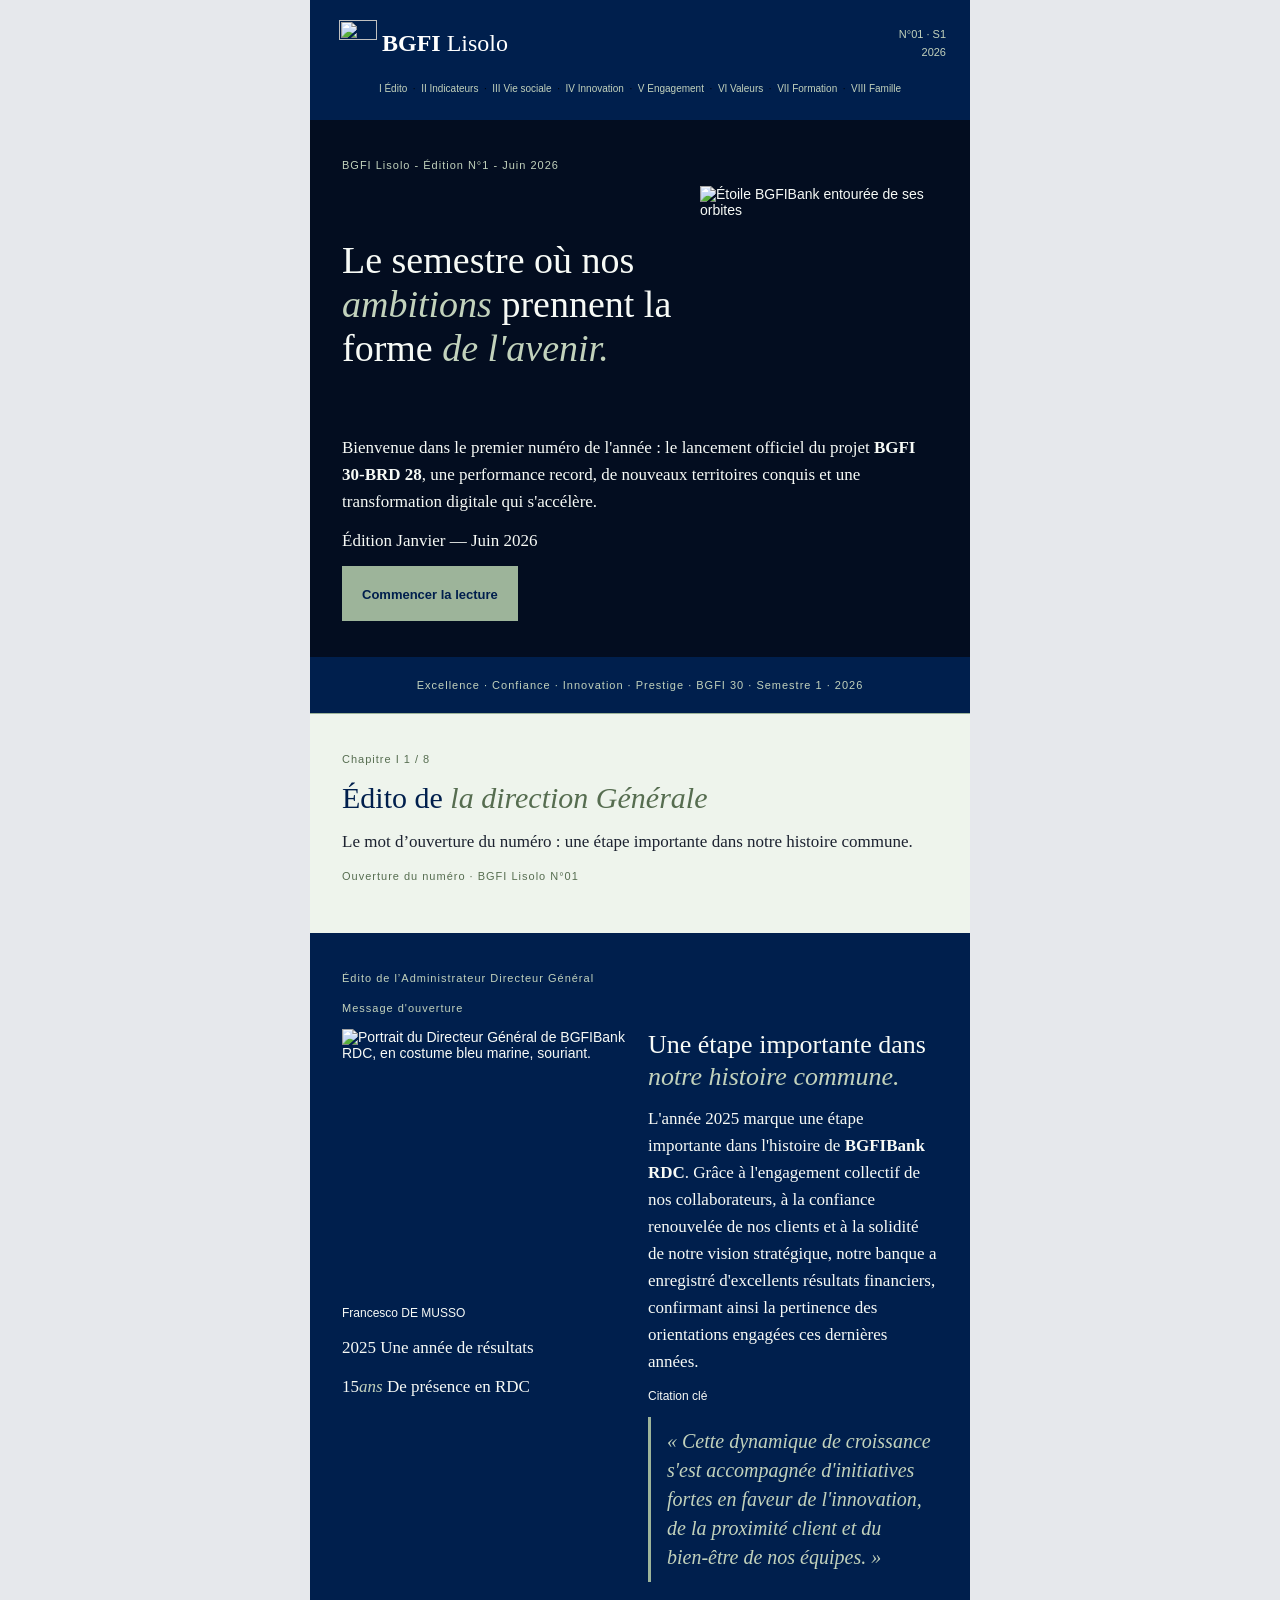
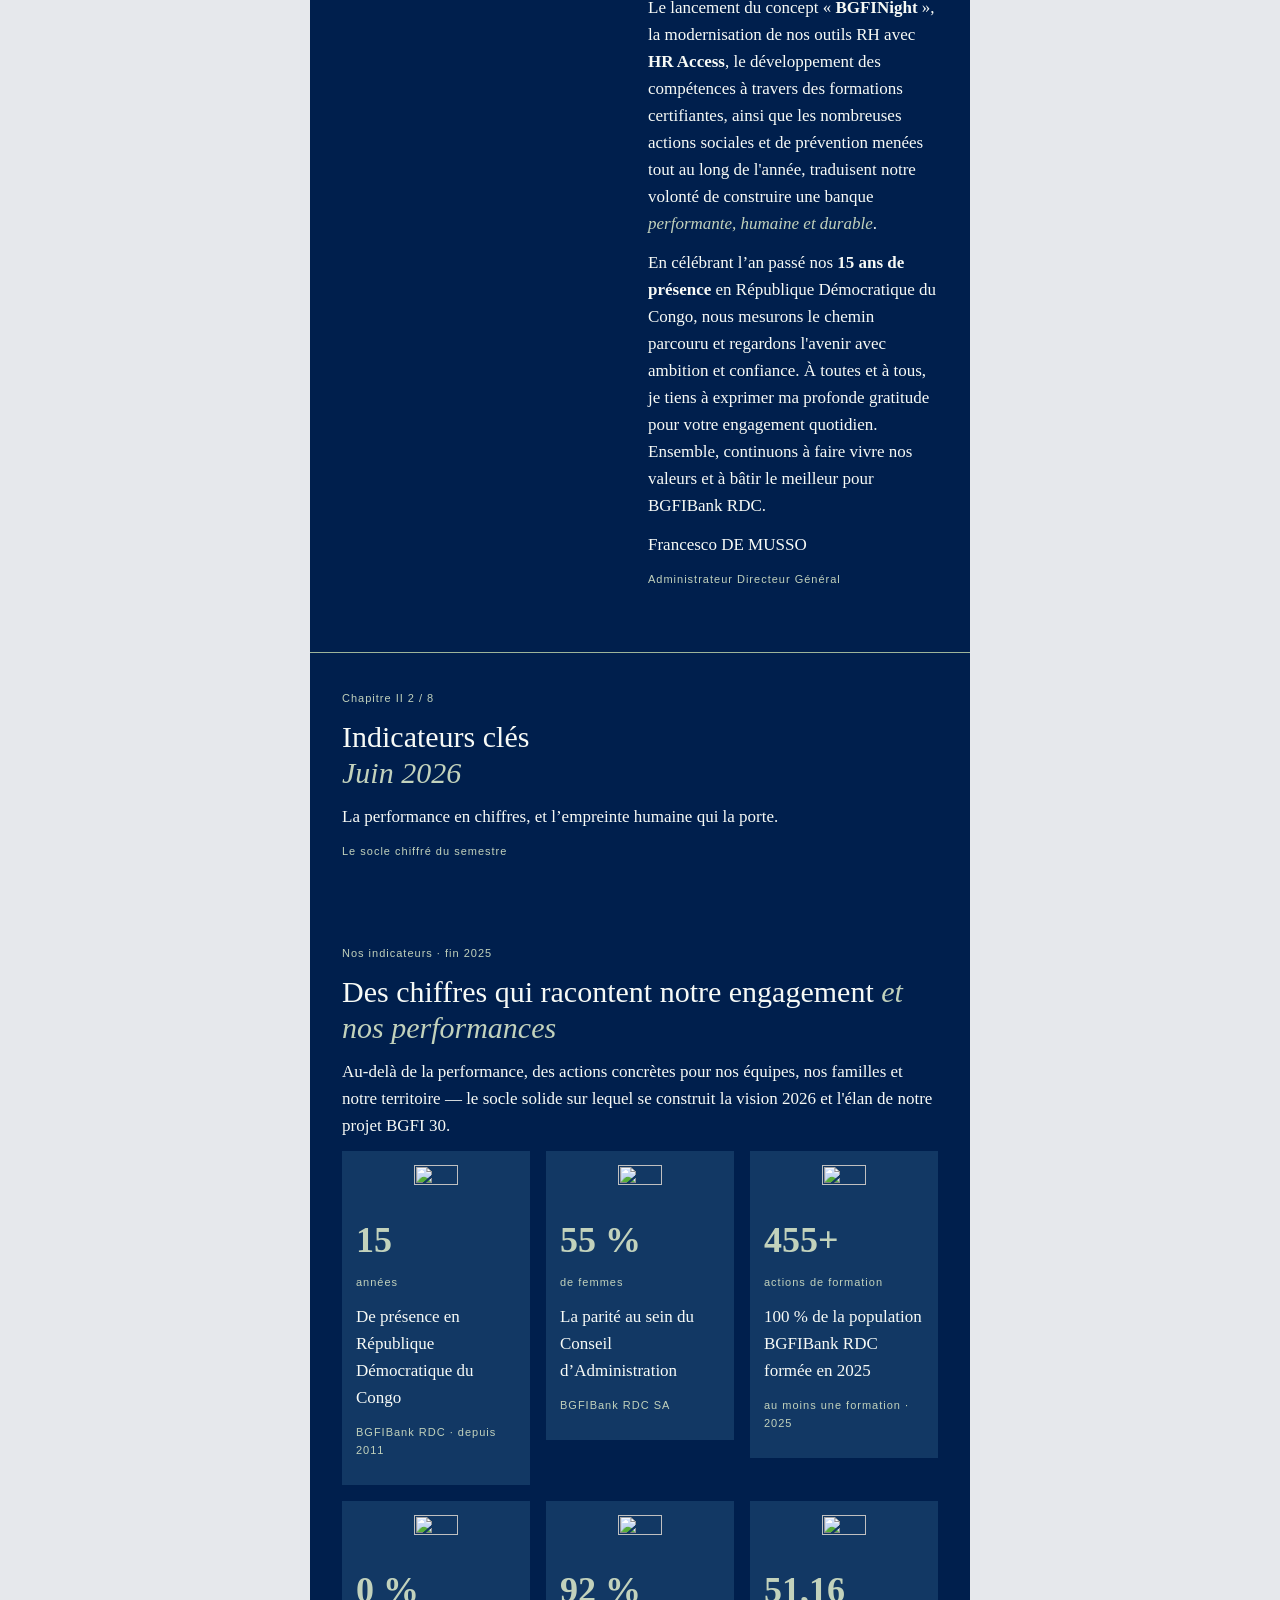
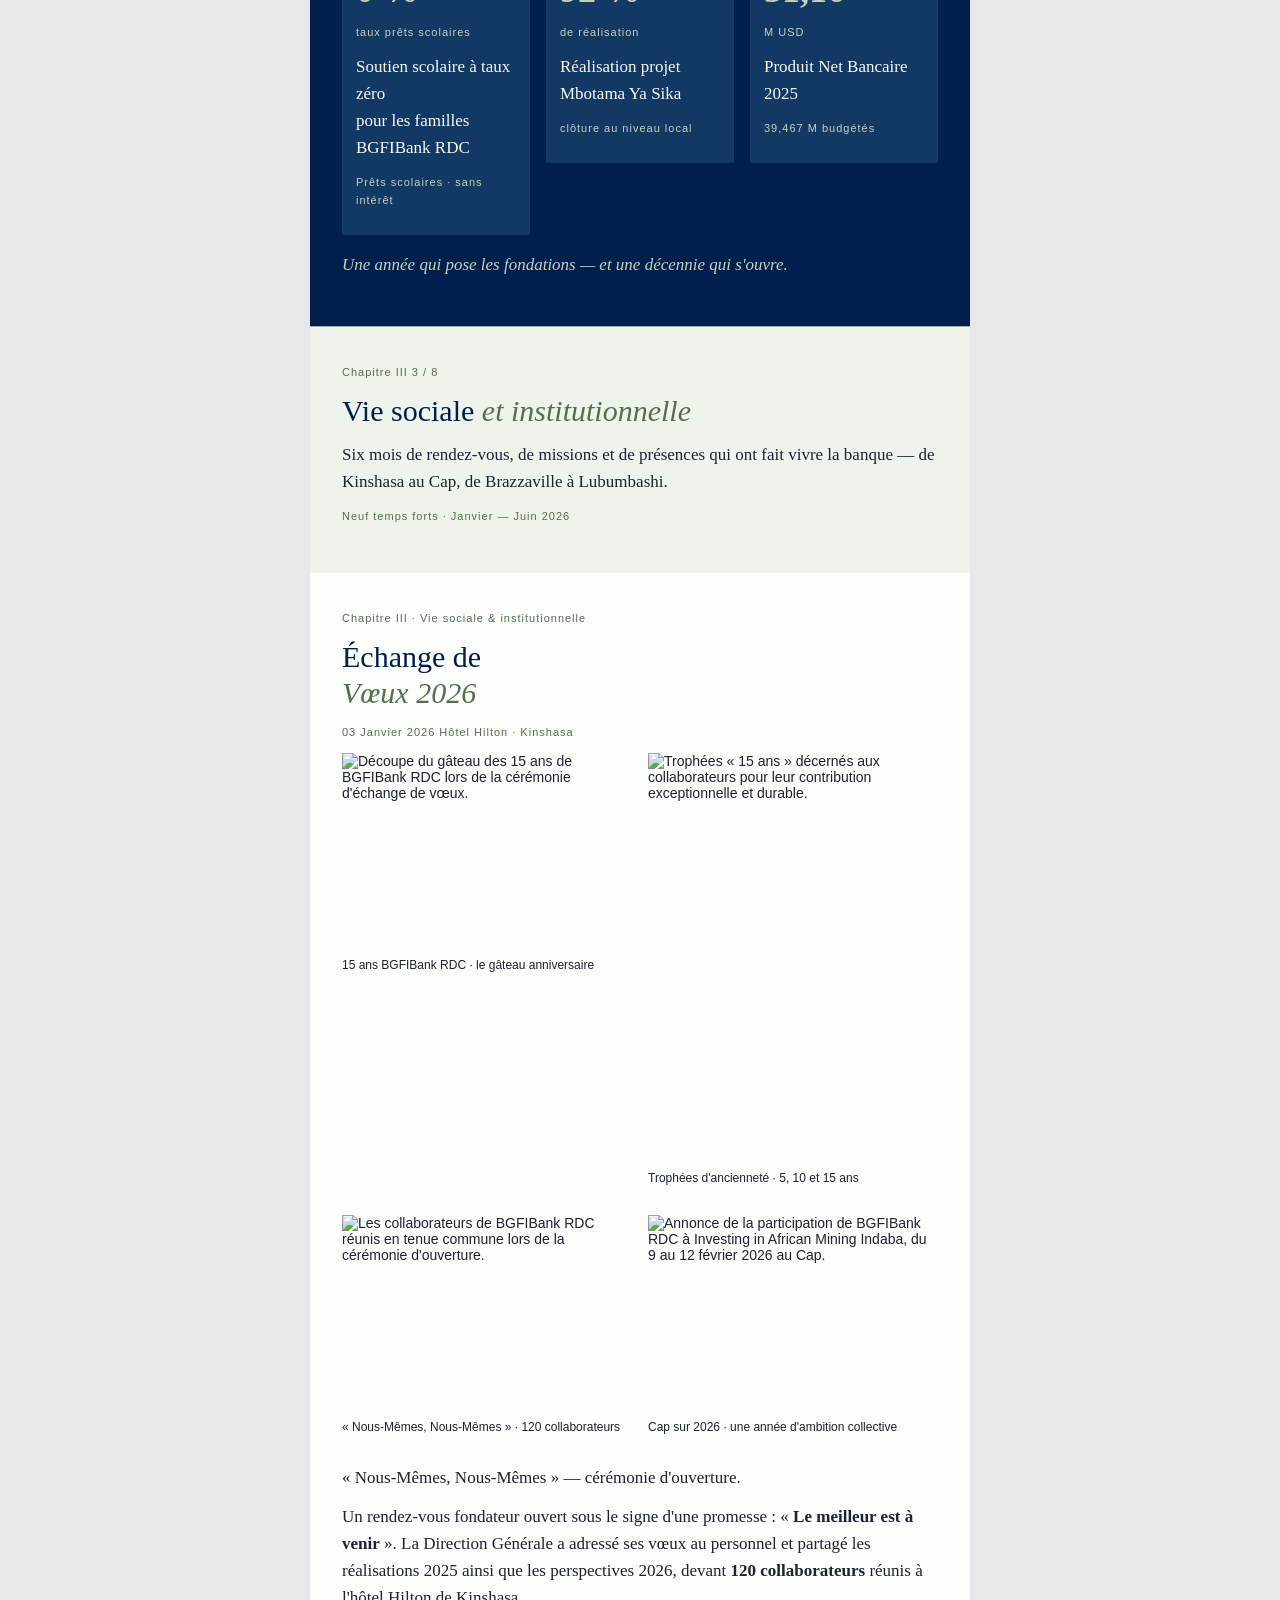
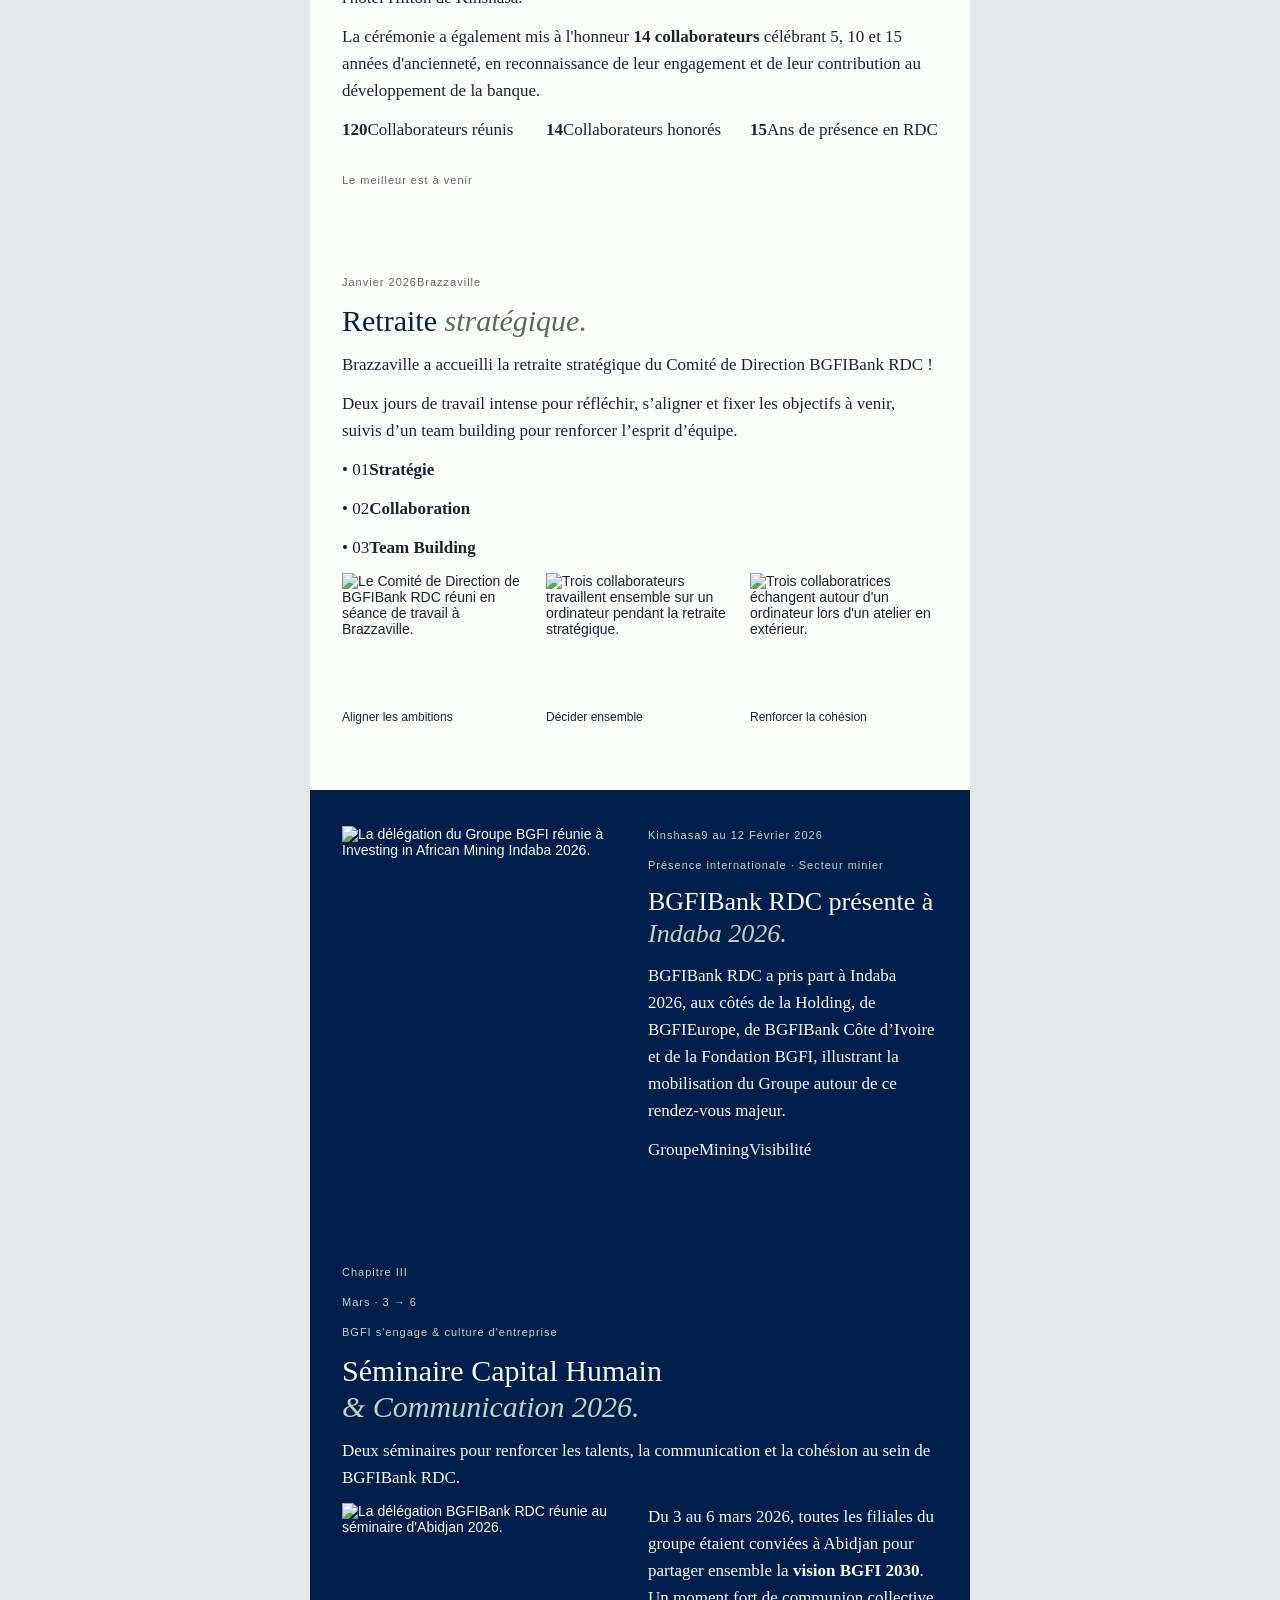
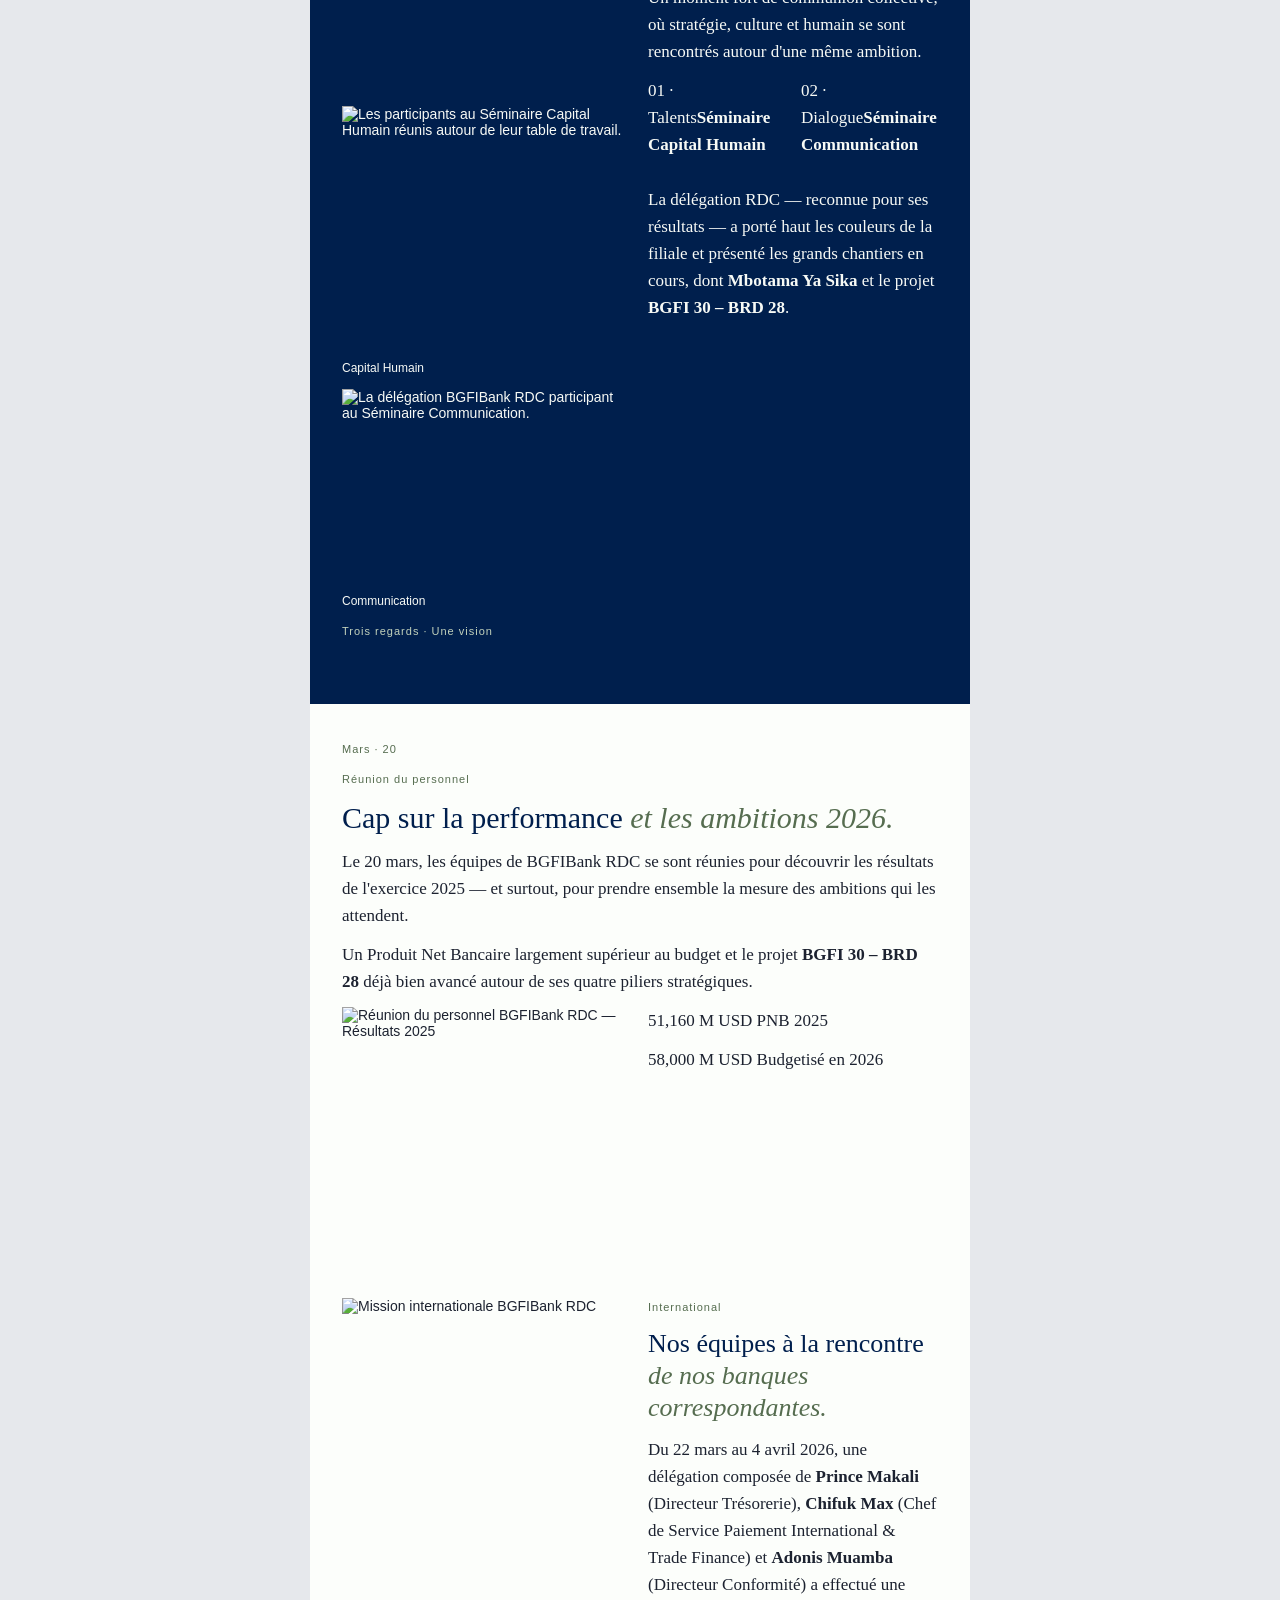
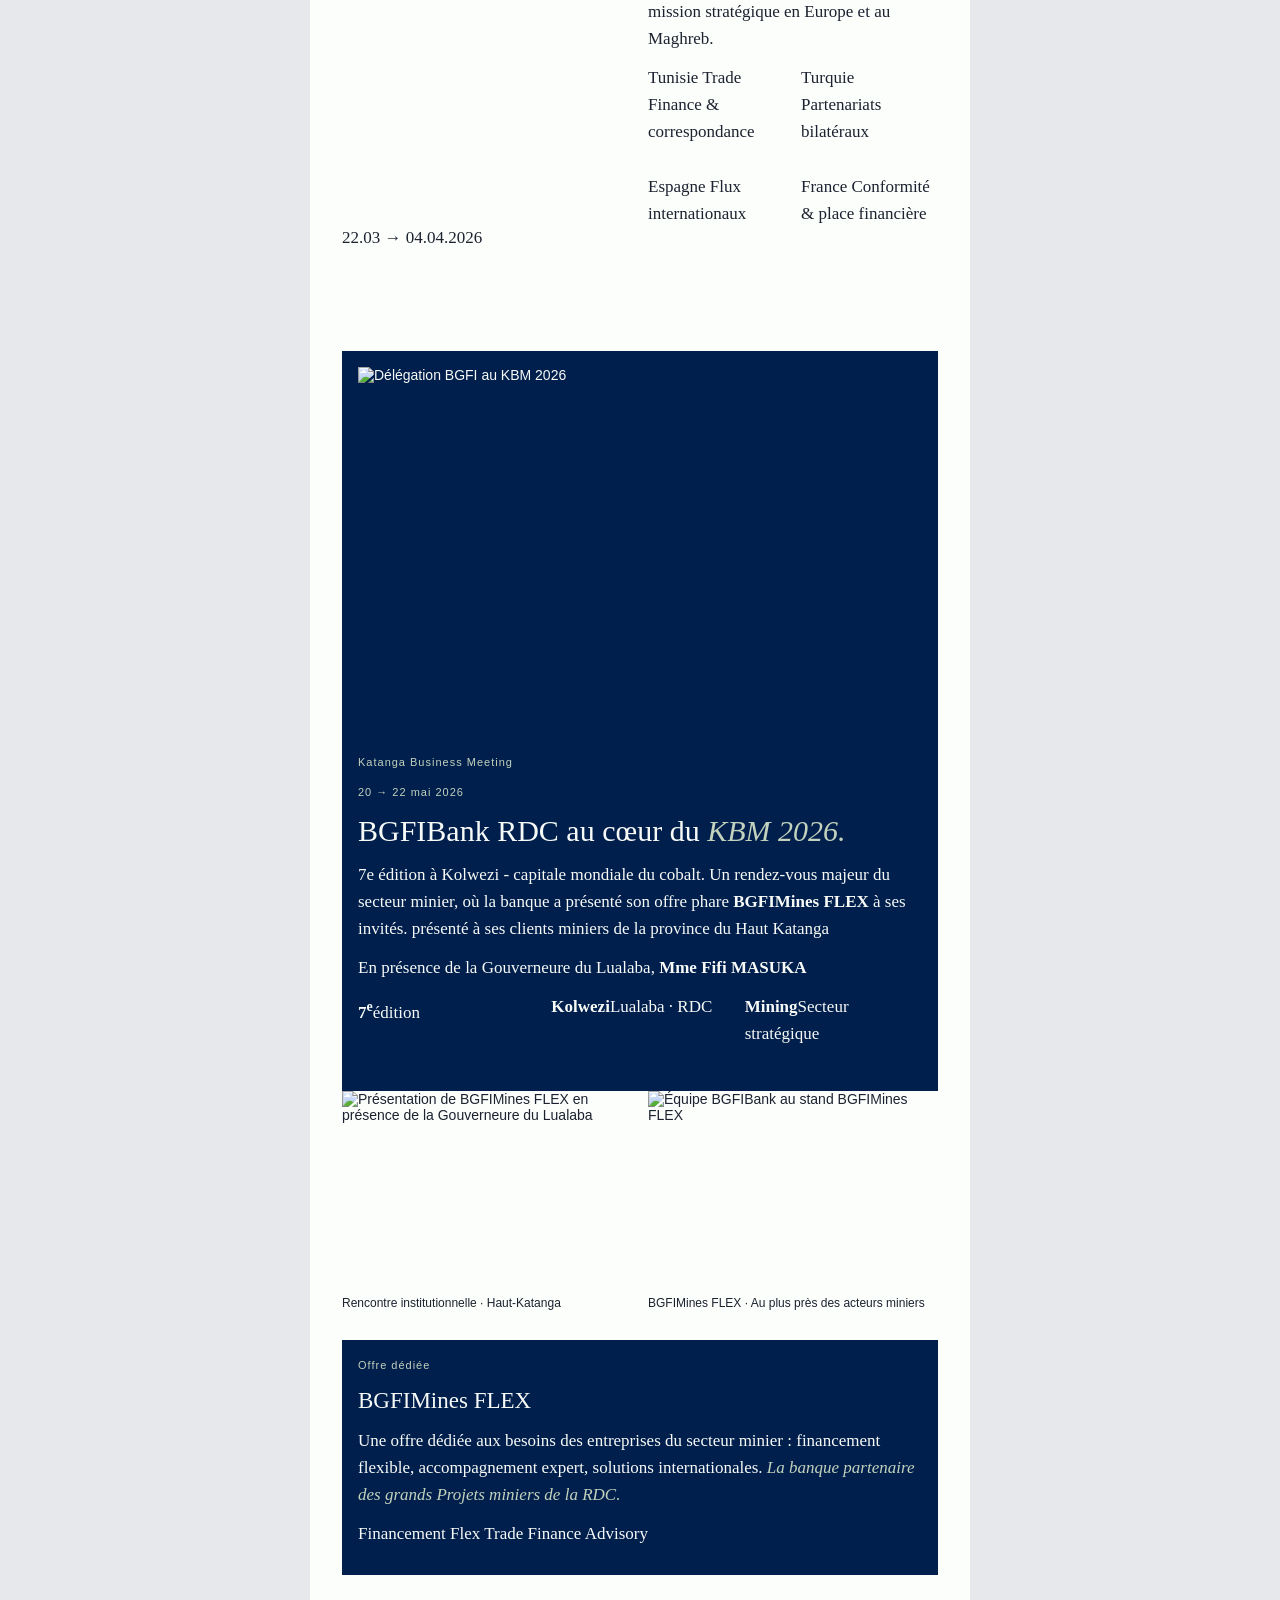
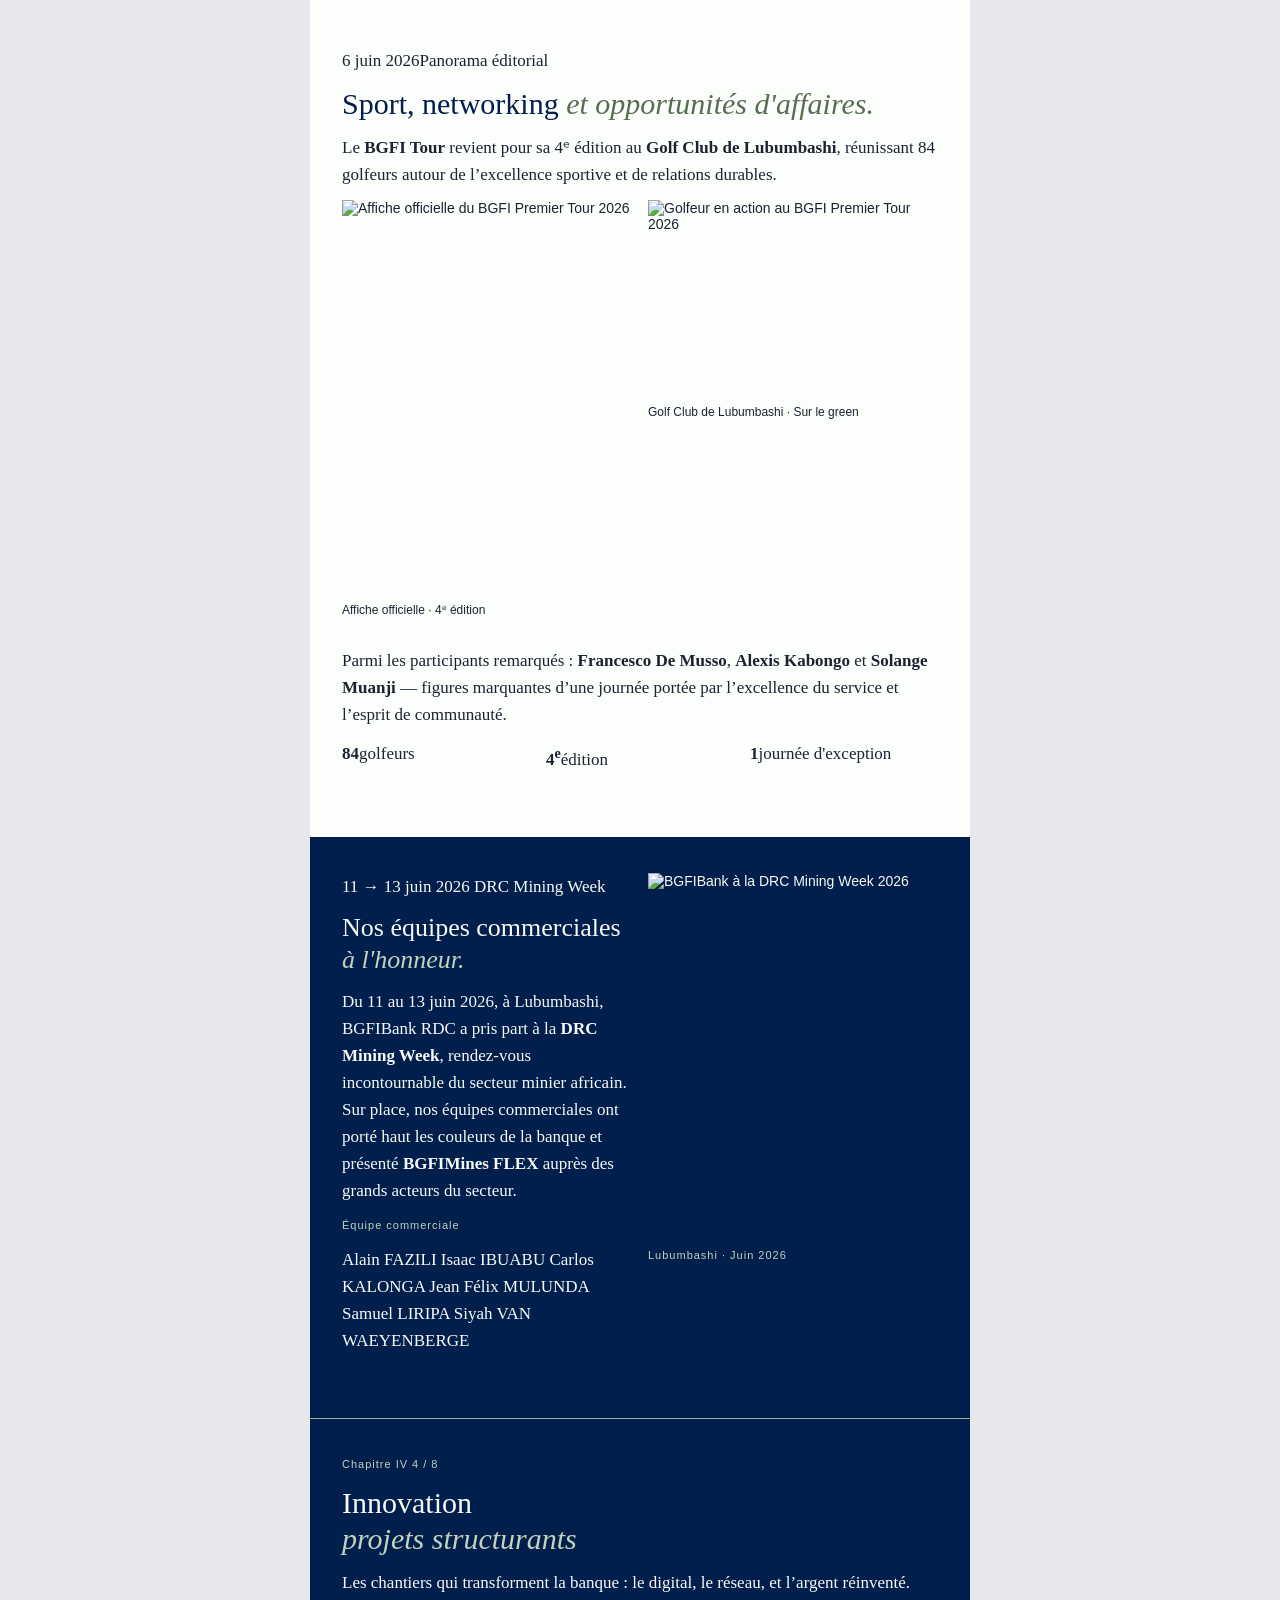
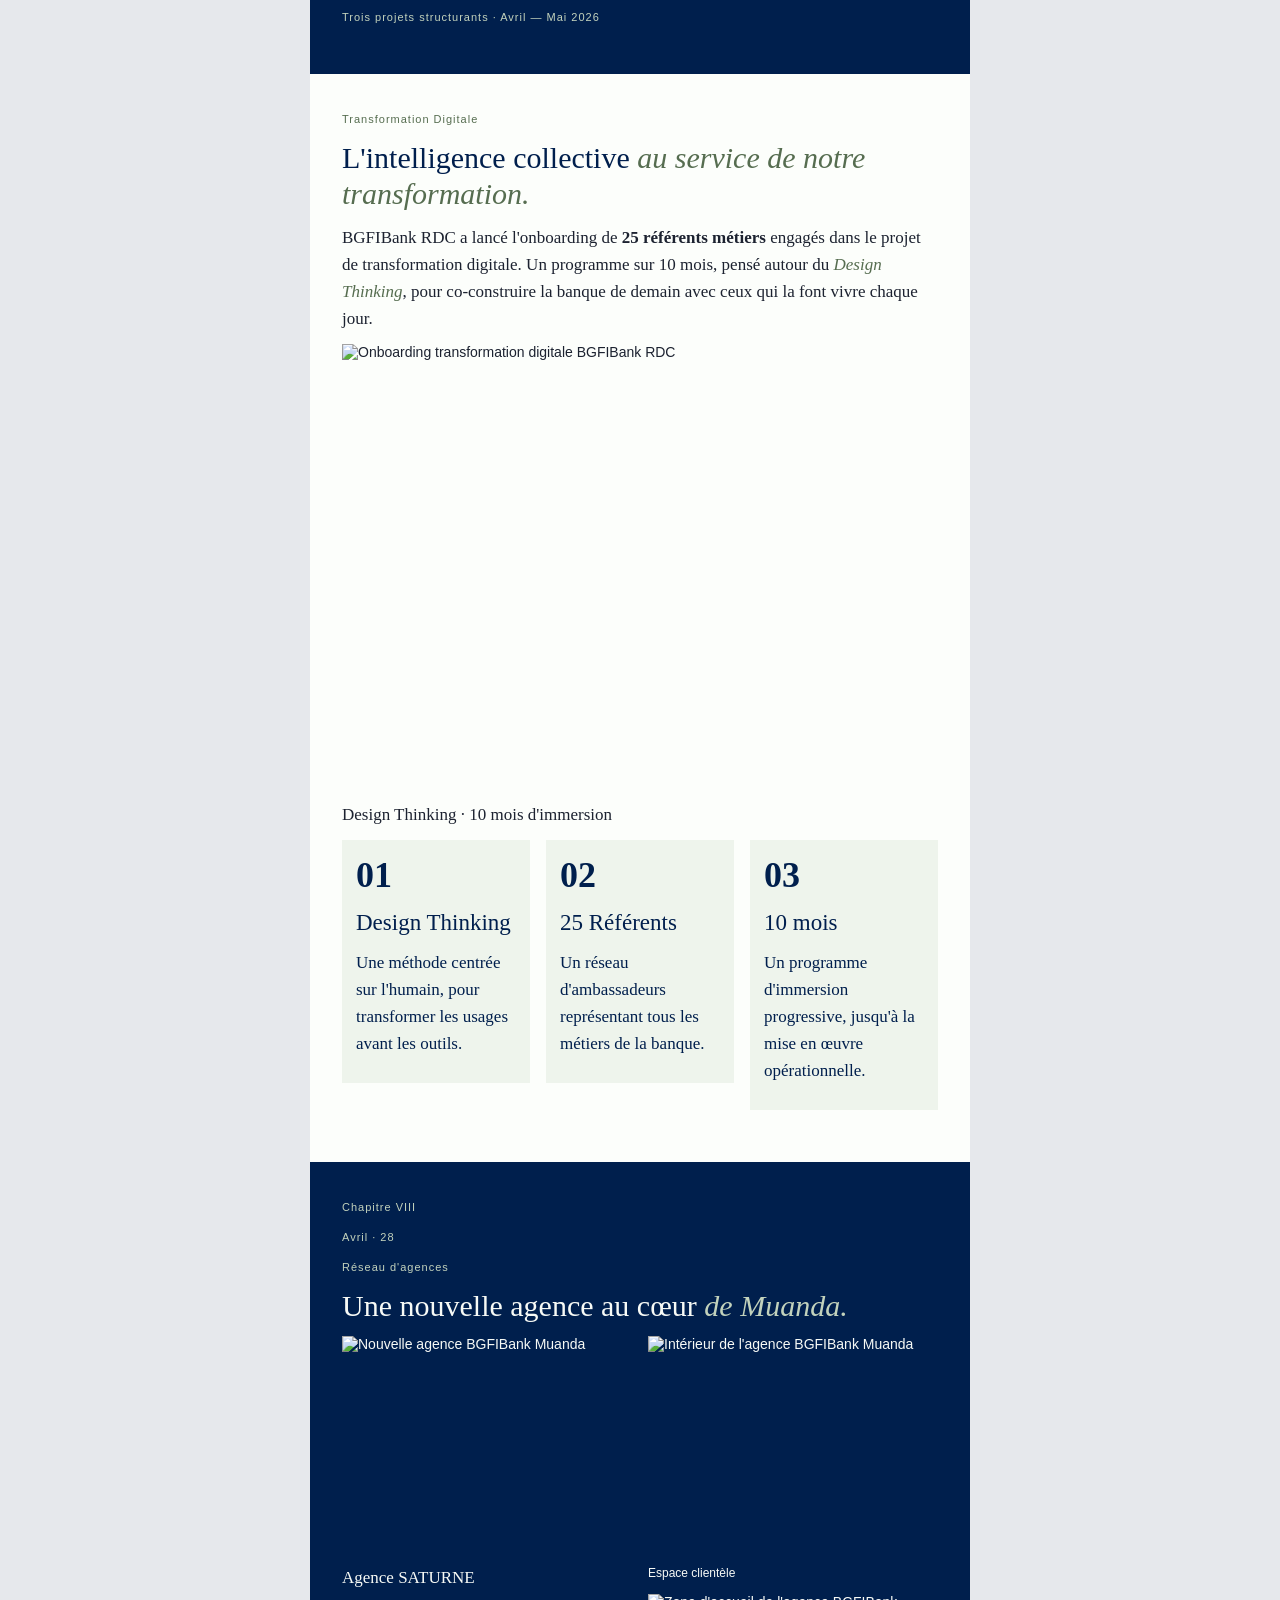
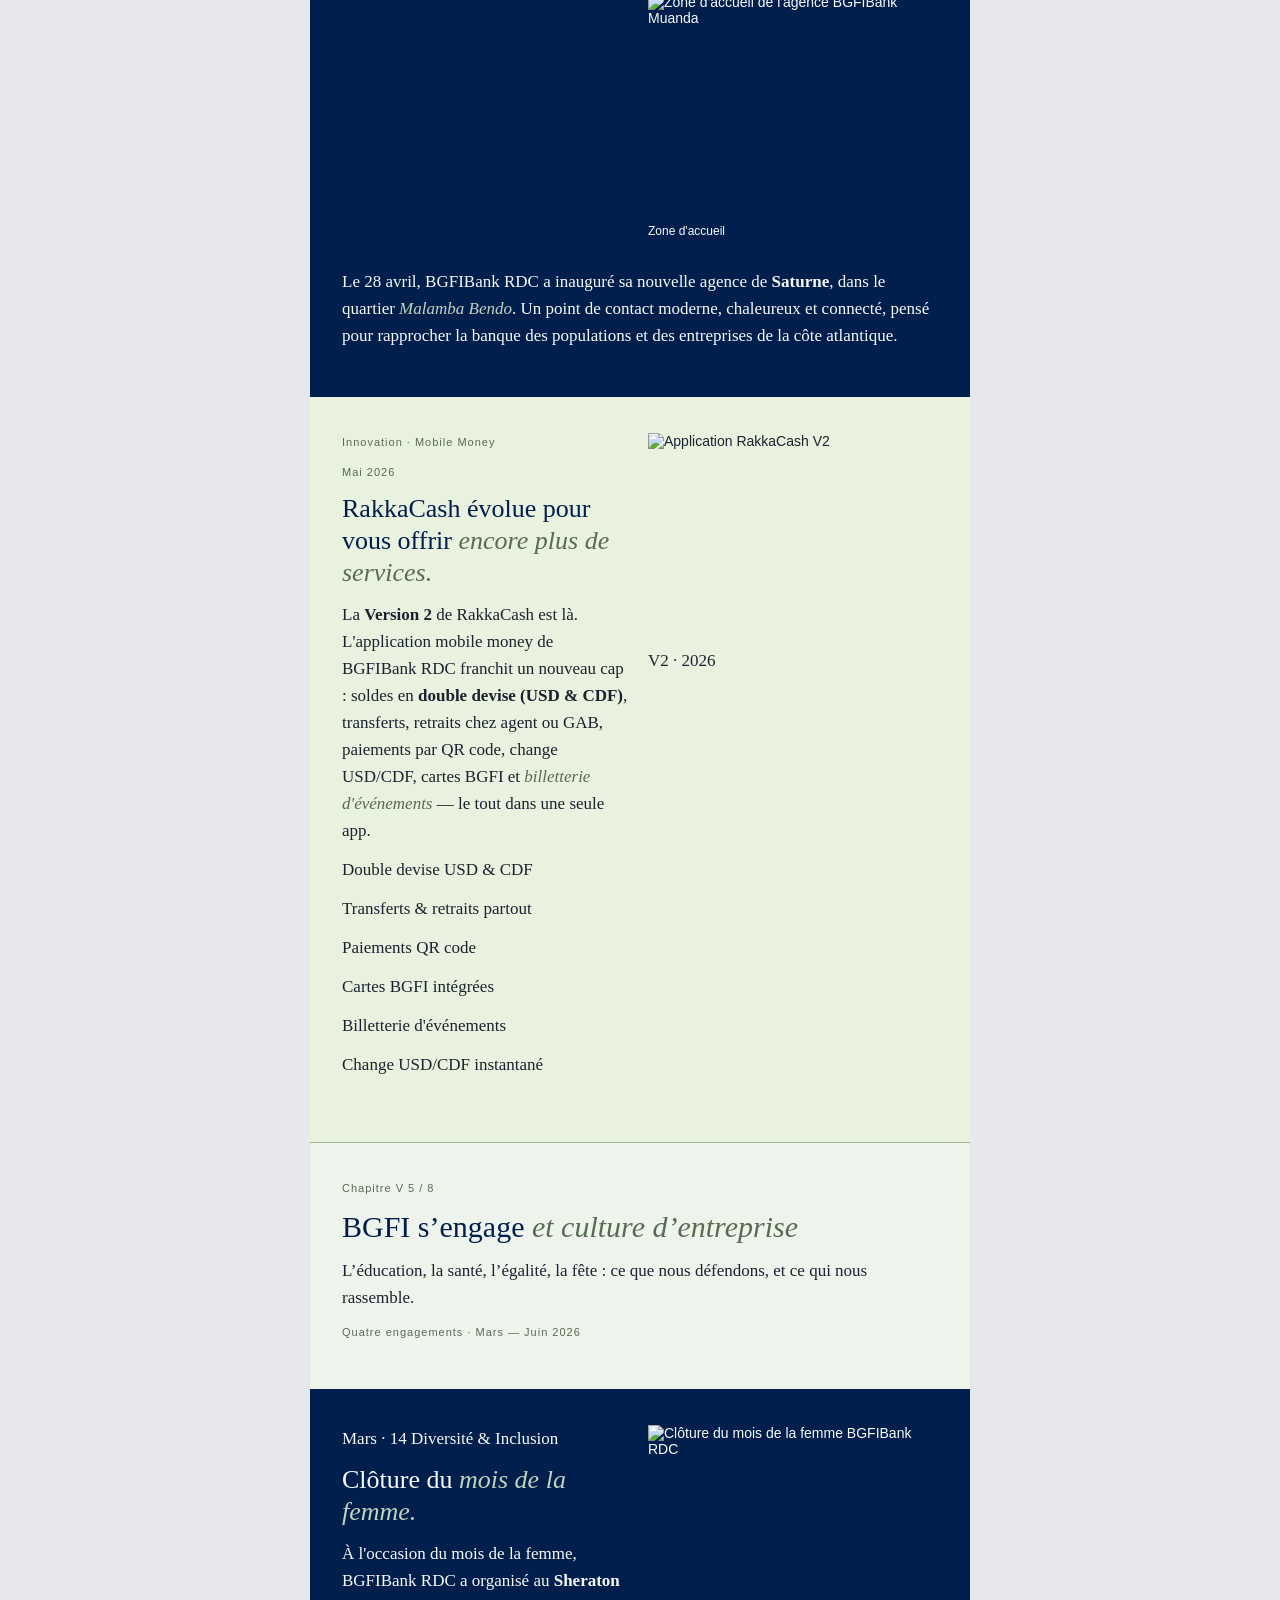
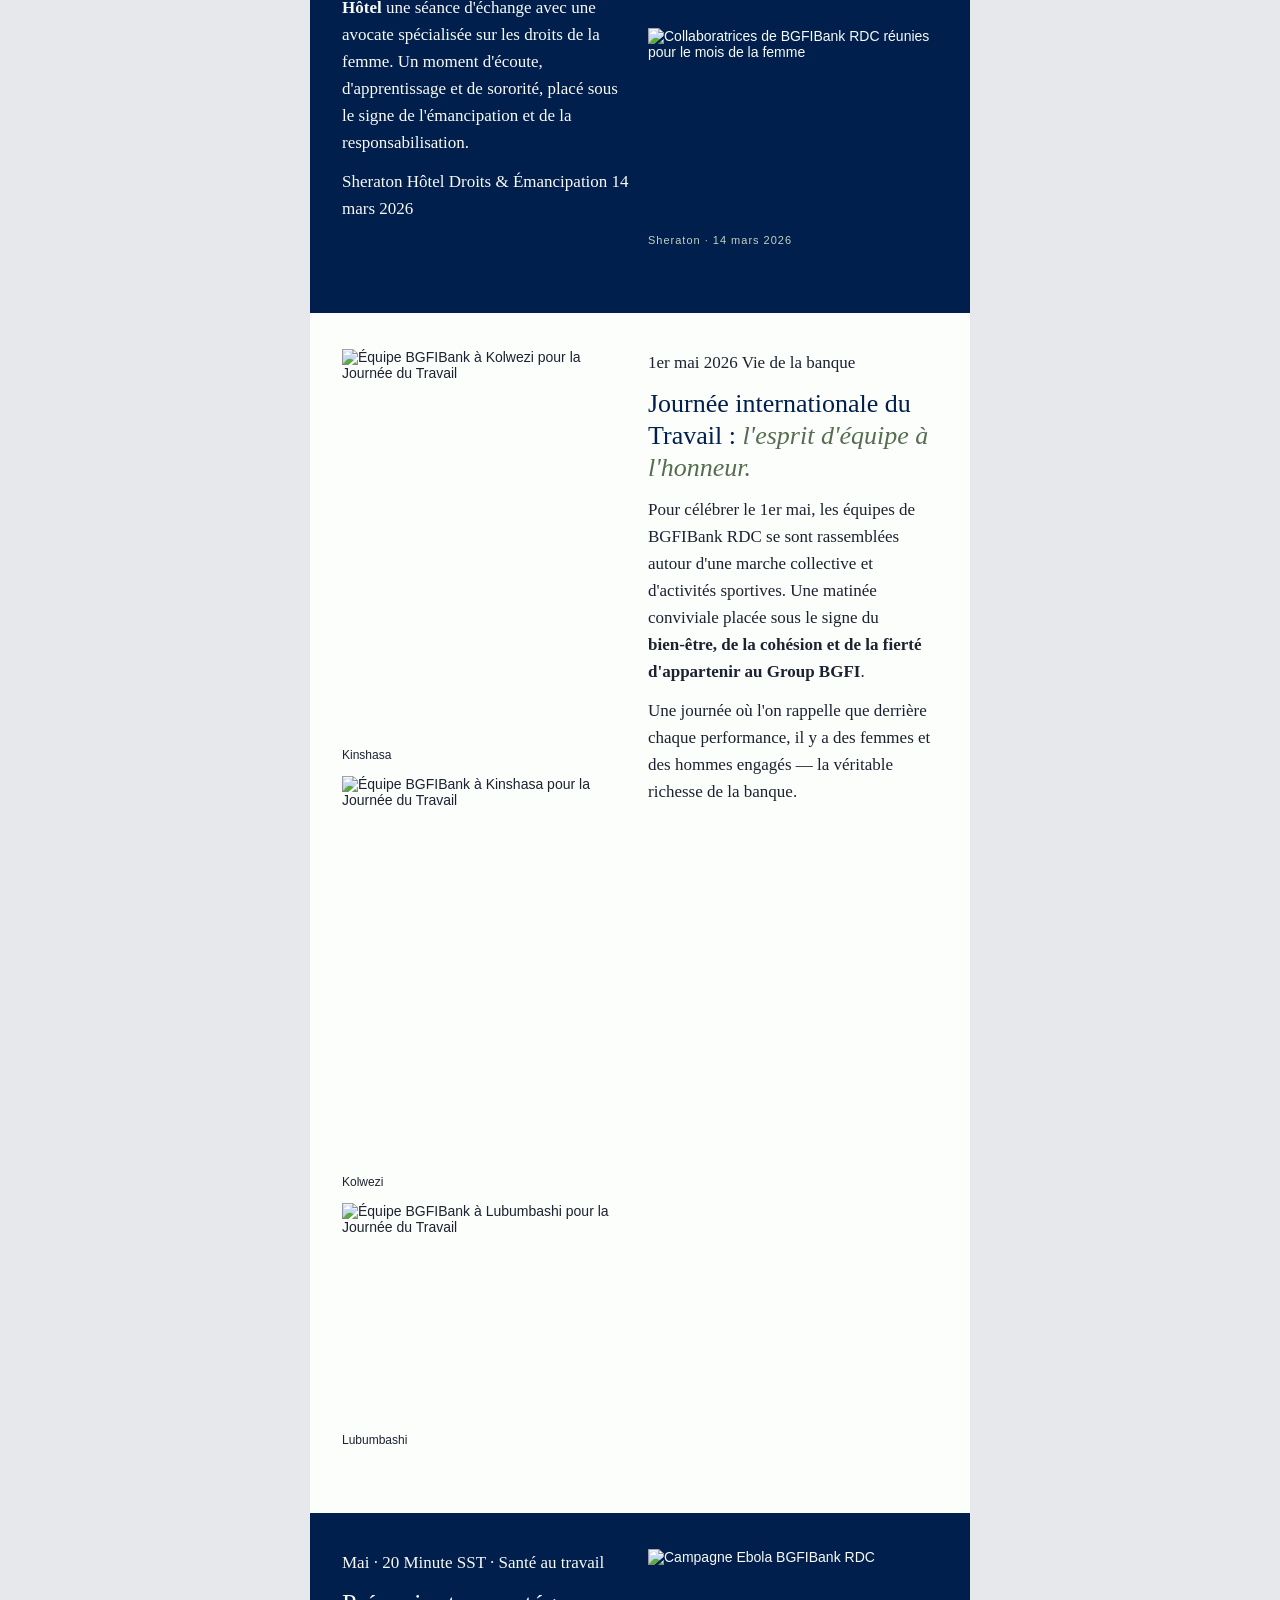
==== email-ready/newsletter.html @ 03916ad2 "feat(email): generate responsive newsletter and inline-image MIME package" ====
<!doctype html>
<html lang="fr" xmlns:o="urn:schemas-microsoft-com:office:office"><head>
<meta charset="utf-8"><meta name="viewport" content="width=device-width,initial-scale=1">
<meta name="x-apple-disable-message-reformatting"><meta name="format-detection" content="telephone=no,address=no,email=no,date=no,url=no">
<title>BGFI Lisolo — Édition N°1 — Juin 2026</title>
<!--[if mso]><noscript><xml><o:OfficeDocumentSettings><o:AllowPNG/><o:PixelsPerInch>96</o:PixelsPerInch></o:OfficeDocumentSettings></xml></noscript><![endif]-->
<style>body{margin:0!important;padding:0!important;width:100%!important;-webkit-text-size-adjust:100%;-ms-text-size-adjust:100%}table,td{mso-table-lspace:0pt;mso-table-rspace:0pt}img{-ms-interpolation-mode:bicubic}a[x-apple-data-detectors]{color:inherit!important;text-decoration:none!important}#outlook a{padding:0}@media screen and (max-width:660px){.outer{width:100%!important}.pad{padding:28px 20px!important}.stack{display:block!important;width:100%!important;max-width:100%!important}.gap{display:none!important;width:0!important}.stack img{max-width:100%!important}h1{font-size:34px!important;line-height:40px!important}h2{font-size:28px!important;line-height:34px!important}}</style>
</head><body bgcolor="#e6e8ec" style="margin:0;padding:0;background-color:#e6e8ec;">
<div style="display:none;font-size:1px;line-height:1px;color:#e6e8ec;max-height:0;max-width:0;opacity:0;overflow:hidden;mso-hide:all;">BGFI Lisolo · Janvier — Juin 2026. Performance, innovation et vie de la famille BGFI.</div>
<table role="presentation" width="100%" cellpadding="0" cellspacing="0" border="0" bgcolor="#e6e8ec"><tr><td align="center" valign="top">
<!--[if mso]><table role="presentation" width="660" cellpadding="0" cellspacing="0" border="0"><tr><td><![endif]-->
<table role="presentation" class="outer" width="660" cellpadding="0" cellspacing="0" border="0" align="center" bgcolor="#fcfefb" style="width:100%;max-width:660px;border-collapse:collapse;"><tr><td bgcolor="#001f4d" style="padding:20px 24px;background-color:#001f4d;"><table role="presentation" width="100%" cellpadding="0" cellspacing="0" border="0" style="width:100%;border-collapse:collapse;mso-table-lspace:0pt;mso-table-rspace:0pt;"><tr><td width="48" valign="middle"><img src="cid:2026-bgfi-lisolo-mark.png@bgfi-lisolo" width="38" height="36" alt="" border="0" style="display:block;border:0;outline:none;max-width:38px;height:auto;margin:0 auto 10px;font:14px Arial,sans-serif;color:inherit;"></td><td valign="middle" style="font:24px Georgia,serif;color:#ffffff;"><b>BGFI</b> Lisolo</td><td align="right" style="font:11px/18px Arial,sans-serif;color:#c2d2bc;">N°01 · S1<br>2026</td></tr></table><p style="margin:12px 0 0;font:10px/22px Arial,sans-serif;text-align:center;"><a href="#chapitre-1" style="color:#c2d2bc;text-decoration:none;">I Édito</a> &nbsp;·&nbsp; <a href="#chapitre-2" style="color:#c2d2bc;text-decoration:none;">II Indicateurs</a> &nbsp;·&nbsp; <a href="#chapitre-3" style="color:#c2d2bc;text-decoration:none;">III Vie sociale</a> &nbsp;·&nbsp; <a href="#chapitre-4" style="color:#c2d2bc;text-decoration:none;">IV Innovation</a> &nbsp;·&nbsp; <a href="#chapitre-5" style="color:#c2d2bc;text-decoration:none;">V Engagement</a> &nbsp;·&nbsp; <a href="#chapitre-6" style="color:#c2d2bc;text-decoration:none;">VI Valeurs</a> &nbsp;·&nbsp; <a href="#chapitre-7" style="color:#c2d2bc;text-decoration:none;">VII Formation</a> &nbsp;·&nbsp; <a href="#chapitre-8" style="color:#c2d2bc;text-decoration:none;">VIII Famille</a></p></td></tr><tr><td id="hero" class="pad" bgcolor="#030d20" style="background-color:#030d20;color:#f7faf6;padding:36px 32px;font:17px/27px Georgia,Times New Roman,serif;"><p style="margin:0 0 12px;font:11px/18px Arial,sans-serif;letter-spacing:1px;color:#c2d2bc;">  BGFI Lisolo - Édition N°1 - Juin 2026  </p><table role="presentation" width="100%" cellpadding="0" cellspacing="0" border="0" style="width:100%;border-collapse:collapse;mso-table-lspace:0pt;mso-table-rspace:0pt;"><tr><td class="stack" width="342" valign="middle" style="width:342px;"><h1 style="margin:0 0 12px;font-family:Georgia,Times New Roman,serif;font-size:38px;line-height:44px;font-weight:normal;color:#f7faf6;"> Le semestre où nos <em style="color:#c2d2bc;">ambitions</em> prennent la forme <em style="color:#c2d2bc;">de l&#x27;avenir.</em> </h1></td><td class="gap" width="16">&nbsp;</td><td class="stack" width="238" valign="middle" style="width:238px;"><img src="cid:orbit.jpg@bgfi-lisolo" width="238" height="238" alt="Étoile BGFIBank entourée de ses orbites" border="0" style="display:block;border:0;outline:none;width:100%;max-width:238px;height:auto;margin:0 auto 10px;font:14px Arial,sans-serif;color:inherit;"></td></tr></table><p style="margin:0 0 12px;"> Bienvenue dans le premier numéro de l&#x27;année : le lancement officiel du projet <strong>BGFI 30-BRD 28</strong>, une performance record, de nouveaux territoires conquis et une transformation digitale qui s&#x27;accélère. </p><p style="margin:0 0 12px;"> Édition Janvier — Juin 2026 </p><table role="presentation" width="100%" cellpadding="0" cellspacing="0" border="0" style="width:100%;border-collapse:collapse;mso-table-lspace:0pt;mso-table-rspace:0pt;"><tr><td align="left"><table role="presentation" cellpadding="0" cellspacing="0" border="0"><tr><td bgcolor="#9db49a" style="padding:14px 20px;background-color:#9db49a;"><a href="#edito" style="font:bold 13px Arial,sans-serif;color:#001f4d;text-decoration:none;">Commencer la lecture</a></td></tr></table></td></tr></table></td></tr><tr><td bgcolor="#001f4d" align="center" style="background-color:#001f4d;padding:18px;color:#c2d2bc;font:11px/20px Arial,sans-serif;letter-spacing:1px;">Excellence · Confiance · Innovation · Prestige · BGFI 30 · Semestre 1 · 2026</td></tr><tr><td id="chapitre-1" class="pad" bgcolor="#eef4ec" style="background-color:#eef4ec;color:#1c2230;padding:36px 32px;font:17px/27px Georgia,Times New Roman,serif;border-top:1px solid #9db49a;"><p style="margin:0 0 12px;font:11px/18px Arial,sans-serif;letter-spacing:1px;color:#566d50;">  Chapitre I  1 / 8 </p><h2 id="chapitre-1-title" style="margin:0 0 12px;font-family:Georgia,Times New Roman,serif;font-size:30px;line-height:36px;font-weight:normal;color:#001f4d;">Édito de <em style="color:#566d50;">la direction Générale</em></h2><p style="margin:0 0 12px;">Le mot d’ouverture du numéro : une étape importante dans notre histoire commune.</p><p style="margin:0 0 12px;font:11px/18px Arial,sans-serif;letter-spacing:1px;color:#566d50;"> Ouverture du numéro · BGFI Lisolo N°01</p></td></tr><tr><td id="edito" class="pad" bgcolor="#001f4d" style="background-color:#001f4d;color:#f7faf6;padding:36px 32px;font:17px/27px Georgia,Times New Roman,serif;"><p style="margin:0 0 12px;font:11px/18px Arial,sans-serif;letter-spacing:1px;color:#c2d2bc;">Édito de l’Administrateur Directeur Général</p><p style="margin:0 0 12px;font:11px/18px Arial,sans-serif;letter-spacing:1px;color:#c2d2bc;">  Message d&#x27;ouverture  </p><table role="presentation" width="100%" cellpadding="0" cellspacing="0" border="0" style="width:100%;border-collapse:collapse;mso-table-lspace:0pt;mso-table-rspace:0pt;"><tr><td class="stack" valign="top" width="290" style="width:290px;vertical-align:top;padding:0 0 16px;"><img src="cid:dg-portrait.jpg@bgfi-lisolo" width="290" height="265" alt="Portrait du Directeur Général de BGFIBank RDC, en costume bleu marine, souriant." border="0" style="display:block;border:0;outline:none;width:100%;max-width:290px;height:auto;margin:0 auto 10px;font:14px Arial,sans-serif;color:inherit;"><p style="margin:0 0 12px;font:12px/18px Arial,sans-serif;">   Francesco DE MUSSO  </p><p style="margin:0 0 12px;"> 2025 Une année de résultats </p><p style="margin:0 0 12px;"> 15<em style="color:#c2d2bc;">ans</em> De présence en RDC </p></td><td class="gap" width="16" style="width:16px;font-size:0;line-height:0;">&nbsp;</td><td class="stack" valign="top" width="290" style="width:290px;vertical-align:top;padding:0 0 16px;"><h2 id="edito-title" style="margin:0 0 12px;font-family:Georgia,Times New Roman,serif;font-size:26px;line-height:32px;font-weight:normal;color:#f7faf6;"> Une étape importante dans<br><em style="color:#c2d2bc;">notre histoire commune.</em> </h2><p style="margin:0 0 12px;"> L&#x27;année 2025 marque une étape importante dans l&#x27;histoire de <strong>BGFIBank RDC</strong>. Grâce à l&#x27;engagement collectif de nos collaborateurs, à la confiance renouvelée de nos clients et à la solidité de notre vision stratégique, notre banque a enregistré d&#x27;excellents résultats financiers, confirmant ainsi la pertinence des orientations engagées ces dernières années. </p><p style="margin:0 0 12px;font:12px/18px Arial,sans-serif;">  Citation clé </p><p style="margin:0 0 12px;font-size:20px;line-height:29px;font-style:italic;border-left:3px solid #9db49a;padding:10px 0 10px 16px;color:#c2d2bc;"> « Cette dynamique de croissance s&#x27;est accompagnée d&#x27;initiatives fortes en faveur de l&#x27;innovation, de la proximité client et du bien-être de nos équipes. » </p><p style="margin:0 0 12px;"> Le lancement du concept « <strong>BGFINight</strong> », la modernisation de nos outils RH avec <strong>HR Access</strong>, le développement des compétences à travers des formations certifiantes, ainsi que les nombreuses actions sociales et de prévention menées tout au long de l&#x27;année, traduisent notre volonté de construire une banque <em style="color:#c2d2bc;">performante, humaine et durable</em>. </p><p style="margin:0 0 12px;"> En célébrant l’an passé nos <strong>15 ans de présence</strong> en République Démocratique du Congo, nous mesurons le chemin parcouru et regardons l&#x27;avenir avec ambition et confiance. À toutes et à tous, je tiens à exprimer ma profonde gratitude pour votre engagement quotidien. Ensemble, continuons à faire vivre nos valeurs et à bâtir le meilleur pour BGFIBank RDC. </p><p style="margin:0 0 12px;">Francesco DE MUSSO</p><p style="margin:0 0 12px;font:11px/18px Arial,sans-serif;letter-spacing:1px;color:#c2d2bc;">Administrateur Directeur Général</p></td></tr></table></td></tr><tr><td id="chapitre-2" class="pad" bgcolor="#001f4d" style="background-color:#001f4d;color:#f7faf6;padding:36px 32px;font:17px/27px Georgia,Times New Roman,serif;border-top:1px solid #9db49a;"><p style="margin:0 0 12px;font:11px/18px Arial,sans-serif;letter-spacing:1px;color:#c2d2bc;">  Chapitre II  2 / 8 </p><h2 id="chapitre-2-title" style="margin:0 0 12px;font-family:Georgia,Times New Roman,serif;font-size:30px;line-height:36px;font-weight:normal;color:#f7faf6;">Indicateurs clés<br><em style="color:#c2d2bc;">Juin 2026</em></h2><p style="margin:0 0 12px;">La performance en chiffres, et l’empreinte humaine qui la porte.</p><p style="margin:0 0 12px;font:11px/18px Arial,sans-serif;letter-spacing:1px;color:#c2d2bc;"> Le socle chiffré du semestre</p></td></tr><tr><td id="indicateurs" class="pad" bgcolor="#001f4d" style="background-color:#001f4d;color:#f7faf6;padding:36px 32px;font:17px/27px Georgia,Times New Roman,serif;"><p style="margin:0 0 12px;font:11px/18px Arial,sans-serif;letter-spacing:1px;color:#c2d2bc;">   Nos indicateurs · fin 2025   </p><h2 style="margin:0 0 12px;font-family:Georgia,Times New Roman,serif;font-size:30px;line-height:36px;font-weight:normal;color:#f7faf6;">Des chiffres qui racontent notre engagement <em style="color:#c2d2bc;">et nos performances</em></h2><p style="margin:0 0 12px;"> Au-delà de la performance, des actions concrètes pour nos équipes, nos familles et notre territoire — le socle solide sur lequel se construit la vision 2026 et l&#x27;élan de notre projet BGFI 30. </p><table role="presentation" width="100%" cellpadding="0" cellspacing="0" border="0" style="width:100%;border-collapse:collapse;mso-table-lspace:0pt;mso-table-rspace:0pt;"><tr><td class="stack" valign="top" width="188" style="width:188px;vertical-align:top;padding:0 0 16px;"><table role="presentation" width="100%" cellpadding="0" cellspacing="0" border="0" style="width:100%;border-collapse:collapse;mso-table-lspace:0pt;mso-table-rspace:0pt;"><tr><td bgcolor="#123864" style="padding:14px;background-color:#123864;color:#f7faf6;"><img src="cid:icon-1.png@bgfi-lisolo" width="44" height="44" alt="" border="0" style="display:block;border:0;outline:none;max-width:44px;height:auto;margin:0 auto 10px;font:14px Arial,sans-serif;color:inherit;"><p style="margin:0 0 12px;font: bold 36px/42px Georgia,serif;color:#c2d2bc;">15</p><p style="margin:0 0 12px;font:11px/18px Arial,sans-serif;letter-spacing:1px;color:#c2d2bc;">années</p><p style="margin:0 0 12px;">De présence en République<br>Démocratique du Congo</p><p style="margin:0 0 12px;font:11px/18px Arial,sans-serif;letter-spacing:1px;color:#c2d2bc;">BGFIBank RDC · depuis 2011</p></td></tr></table></td><td class="gap" width="16" style="width:16px;font-size:0;line-height:0;">&nbsp;</td><td class="stack" valign="top" width="188" style="width:188px;vertical-align:top;padding:0 0 16px;"><table role="presentation" width="100%" cellpadding="0" cellspacing="0" border="0" style="width:100%;border-collapse:collapse;mso-table-lspace:0pt;mso-table-rspace:0pt;"><tr><td bgcolor="#123864" style="padding:14px;background-color:#123864;color:#f7faf6;"><img src="cid:icon-2.png@bgfi-lisolo" width="44" height="44" alt="" border="0" style="display:block;border:0;outline:none;max-width:44px;height:auto;margin:0 auto 10px;font:14px Arial,sans-serif;color:inherit;"><p style="margin:0 0 12px;font: bold 36px/42px Georgia,serif;color:#c2d2bc;">55 %</p><p style="margin:0 0 12px;font:11px/18px Arial,sans-serif;letter-spacing:1px;color:#c2d2bc;">de femmes</p><p style="margin:0 0 12px;">La parité au sein du Conseil<br>d’Administration</p><p style="margin:0 0 12px;font:11px/18px Arial,sans-serif;letter-spacing:1px;color:#c2d2bc;">BGFIBank RDC SA</p></td></tr></table></td><td class="gap" width="16" style="width:16px;font-size:0;line-height:0;">&nbsp;</td><td class="stack" valign="top" width="188" style="width:188px;vertical-align:top;padding:0 0 16px;"><table role="presentation" width="100%" cellpadding="0" cellspacing="0" border="0" style="width:100%;border-collapse:collapse;mso-table-lspace:0pt;mso-table-rspace:0pt;"><tr><td bgcolor="#123864" style="padding:14px;background-color:#123864;color:#f7faf6;"><img src="cid:icon-3.png@bgfi-lisolo" width="44" height="44" alt="" border="0" style="display:block;border:0;outline:none;max-width:44px;height:auto;margin:0 auto 10px;font:14px Arial,sans-serif;color:inherit;"><p style="margin:0 0 12px;font: bold 36px/42px Georgia,serif;color:#c2d2bc;">455+</p><p style="margin:0 0 12px;font:11px/18px Arial,sans-serif;letter-spacing:1px;color:#c2d2bc;">actions de formation</p><p style="margin:0 0 12px;">100 % de la population BGFIBank RDC<br>formée en 2025</p><p style="margin:0 0 12px;font:11px/18px Arial,sans-serif;letter-spacing:1px;color:#c2d2bc;">au moins une formation · 2025</p></td></tr></table></td></tr><tr><td class="stack" valign="top" width="188" style="width:188px;vertical-align:top;padding:0 0 16px;"><table role="presentation" width="100%" cellpadding="0" cellspacing="0" border="0" style="width:100%;border-collapse:collapse;mso-table-lspace:0pt;mso-table-rspace:0pt;"><tr><td bgcolor="#123864" style="padding:14px;background-color:#123864;color:#f7faf6;"><img src="cid:icon-4.png@bgfi-lisolo" width="44" height="44" alt="" border="0" style="display:block;border:0;outline:none;max-width:44px;height:auto;margin:0 auto 10px;font:14px Arial,sans-serif;color:inherit;"><p style="margin:0 0 12px;font: bold 36px/42px Georgia,serif;color:#c2d2bc;">0 %</p><p style="margin:0 0 12px;font:11px/18px Arial,sans-serif;letter-spacing:1px;color:#c2d2bc;">taux prêts scolaires</p><p style="margin:0 0 12px;">Soutien scolaire à taux zéro<br>pour les familles BGFIBank RDC</p><p style="margin:0 0 12px;font:11px/18px Arial,sans-serif;letter-spacing:1px;color:#c2d2bc;">Prêts scolaires · sans intérêt</p></td></tr></table></td><td class="gap" width="16" style="width:16px;font-size:0;line-height:0;">&nbsp;</td><td class="stack" valign="top" width="188" style="width:188px;vertical-align:top;padding:0 0 16px;"><table role="presentation" width="100%" cellpadding="0" cellspacing="0" border="0" style="width:100%;border-collapse:collapse;mso-table-lspace:0pt;mso-table-rspace:0pt;"><tr><td bgcolor="#123864" style="padding:14px;background-color:#123864;color:#f7faf6;"><img src="cid:icon-5.png@bgfi-lisolo" width="44" height="44" alt="" border="0" style="display:block;border:0;outline:none;max-width:44px;height:auto;margin:0 auto 10px;font:14px Arial,sans-serif;color:inherit;"><p style="margin:0 0 12px;font: bold 36px/42px Georgia,serif;color:#c2d2bc;">92 %</p><p style="margin:0 0 12px;font:11px/18px Arial,sans-serif;letter-spacing:1px;color:#c2d2bc;">de réalisation</p><p style="margin:0 0 12px;">Réalisation projet<br>Mbotama Ya Sika</p><p style="margin:0 0 12px;font:11px/18px Arial,sans-serif;letter-spacing:1px;color:#c2d2bc;">clôture au niveau local</p></td></tr></table></td><td class="gap" width="16" style="width:16px;font-size:0;line-height:0;">&nbsp;</td><td class="stack" valign="top" width="188" style="width:188px;vertical-align:top;padding:0 0 16px;"><table role="presentation" width="100%" cellpadding="0" cellspacing="0" border="0" style="width:100%;border-collapse:collapse;mso-table-lspace:0pt;mso-table-rspace:0pt;"><tr><td bgcolor="#123864" style="padding:14px;background-color:#123864;color:#f7faf6;"><img src="cid:icon-6.png@bgfi-lisolo" width="44" height="44" alt="" border="0" style="display:block;border:0;outline:none;max-width:44px;height:auto;margin:0 auto 10px;font:14px Arial,sans-serif;color:inherit;"><p style="margin:0 0 12px;font: bold 36px/42px Georgia,serif;color:#c2d2bc;">51,16</p><p style="margin:0 0 12px;font:11px/18px Arial,sans-serif;letter-spacing:1px;color:#c2d2bc;">M USD</p><p style="margin:0 0 12px;">Produit Net Bancaire<br>2025</p><p style="margin:0 0 12px;font:11px/18px Arial,sans-serif;letter-spacing:1px;color:#c2d2bc;">39,467 M budgétés</p></td></tr></table></td></tr></table><p style="margin:0 0 12px;"> <em style="color:#c2d2bc;">Une année qui pose les fondations — et une décennie qui s&#x27;ouvre.</em> </p></td></tr><tr><td id="chapitre-3" class="pad" bgcolor="#eef4ec" style="background-color:#eef4ec;color:#1c2230;padding:36px 32px;font:17px/27px Georgia,Times New Roman,serif;border-top:1px solid #9db49a;"><p style="margin:0 0 12px;font:11px/18px Arial,sans-serif;letter-spacing:1px;color:#566d50;">  Chapitre III  3 / 8 </p><h2 id="chapitre-3-title" style="margin:0 0 12px;font-family:Georgia,Times New Roman,serif;font-size:30px;line-height:36px;font-weight:normal;color:#001f4d;">Vie sociale <em style="color:#566d50;">et institutionnelle</em></h2><p style="margin:0 0 12px;">Six mois de rendez-vous, de missions et de présences qui ont fait vivre la banque — de Kinshasa au Cap, de Brazzaville à Lubumbashi.</p><p style="margin:0 0 12px;font:11px/18px Arial,sans-serif;letter-spacing:1px;color:#566d50;"> Neuf temps forts · Janvier — Juin 2026</p></td></tr><tr><td id="story-social" class="pad" bgcolor="#fcfefb" style="background-color:#fcfefb;color:#1c2230;padding:36px 32px;font:17px/27px Georgia,Times New Roman,serif;"><p style="margin:0 0 12px;font:11px/18px Arial,sans-serif;letter-spacing:1px;color:#566d50;">  Chapitre III · Vie sociale &amp; institutionnelle  </p><h2 id="chapter-social-title" style="margin:0 0 12px;font-family:Georgia,Times New Roman,serif;font-size:30px;line-height:36px;font-weight:normal;color:#001f4d;"> Échange de<br><em style="color:#566d50;">Vœux 2026</em> </h2><p style="margin:0 0 12px;font:11px/18px Arial,sans-serif;letter-spacing:1px;color:#566d50;"> 03 Janvier 2026 Hôtel Hilton · Kinshasa </p><table role="presentation" width="100%" cellpadding="0" cellspacing="0" border="0" style="width:100%;border-collapse:collapse;mso-table-lspace:0pt;mso-table-rspace:0pt;"><tr><td class="stack" valign="top" width="290" style="width:290px;vertical-align:top;padding:0 0 16px;"><img src="cid:voeux-01.jpg@bgfi-lisolo" width="290" height="193" alt="Découpe du gâteau des 15 ans de BGFIBank RDC lors de la cérémonie d&#x27;échange de vœux." border="0" style="display:block;border:0;outline:none;width:100%;max-width:290px;height:auto;margin:0 auto 10px;font:14px Arial,sans-serif;color:inherit;"><p style="margin:0 0 12px;font:12px/18px Arial,sans-serif;">  15 ans BGFIBank RDC · le gâteau anniversaire </p></td><td class="gap" width="16" style="width:16px;font-size:0;line-height:0;">&nbsp;</td><td class="stack" valign="top" width="290" style="width:290px;vertical-align:top;padding:0 0 16px;"><img src="cid:voeux-02.jpg@bgfi-lisolo" width="290" height="406" alt="Trophées « 15 ans » décernés aux collaborateurs pour leur contribution exceptionnelle et durable." border="0" style="display:block;border:0;outline:none;width:100%;max-width:290px;height:auto;margin:0 auto 10px;font:14px Arial,sans-serif;color:inherit;"><p style="margin:0 0 12px;font:12px/18px Arial,sans-serif;">  Trophées d&#x27;ancienneté · 5, 10 et 15 ans </p></td></tr><tr><td class="stack" valign="top" width="290" style="width:290px;vertical-align:top;padding:0 0 16px;"><img src="cid:voeux-03.jpg@bgfi-lisolo" width="290" height="193" alt="Les collaborateurs de BGFIBank RDC réunis en tenue commune lors de la cérémonie d&#x27;ouverture." border="0" style="display:block;border:0;outline:none;width:100%;max-width:290px;height:auto;margin:0 auto 10px;font:14px Arial,sans-serif;color:inherit;"><p style="margin:0 0 12px;font:12px/18px Arial,sans-serif;">  « Nous‑Mêmes, Nous‑Mêmes » · 120 collaborateurs </p></td><td class="gap" width="16" style="width:16px;font-size:0;line-height:0;">&nbsp;</td><td class="stack" valign="top" width="290" style="width:290px;vertical-align:top;padding:0 0 16px;"><img src="cid:2026-voeux20252026.jpg@bgfi-lisolo" width="290" height="193" alt="Annonce de la participation de BGFIBank RDC à Investing in African Mining Indaba, du 9 au 12 février 2026 au Cap." border="0" style="display:block;border:0;outline:none;width:100%;max-width:290px;height:auto;margin:0 auto 10px;font:14px Arial,sans-serif;color:inherit;"><p style="margin:0 0 12px;font:12px/18px Arial,sans-serif;">  Cap sur 2026 · une année d&#x27;ambition collective </p></td></tr></table><p style="margin:0 0 12px;"> « Nous‑Mêmes, Nous‑Mêmes » — cérémonie d&#x27;ouverture. </p><p style="margin:0 0 12px;"> Un rendez-vous fondateur ouvert sous le signe d&#x27;une promesse : « <strong>Le meilleur est à venir</strong> ». La Direction Générale a adressé ses vœux au personnel et partagé les réalisations 2025 ainsi que les perspectives 2026, devant <strong>120 collaborateurs</strong> réunis à l&#x27;hôtel Hilton de Kinshasa. </p><p style="margin:0 0 12px;"> La cérémonie a également mis à l&#x27;honneur <strong>14 collaborateurs</strong> célébrant 5, 10 et 15 années d&#x27;ancienneté, en reconnaissance de leur engagement et de leur contribution au développement de la banque. </p><table role="presentation" width="100%" cellpadding="0" cellspacing="0" border="0" style="width:100%;border-collapse:collapse;mso-table-lspace:0pt;mso-table-rspace:0pt;"><tr><td class="stack" valign="top" width="188" style="width:188px;vertical-align:top;padding:0 0 16px;"><p style="margin:0 0 12px;"><b>120</b>Collaborateurs réunis</p></td><td class="gap" width="16" style="width:16px;font-size:0;line-height:0;">&nbsp;</td><td class="stack" valign="top" width="188" style="width:188px;vertical-align:top;padding:0 0 16px;"><p style="margin:0 0 12px;"><b>14</b>Collaborateurs honorés</p></td><td class="gap" width="16" style="width:16px;font-size:0;line-height:0;">&nbsp;</td><td class="stack" valign="top" width="188" style="width:188px;vertical-align:top;padding:0 0 16px;"><p style="margin:0 0 12px;"><b>15</b>Ans de présence en RDC</p></td></tr></table><p style="margin:0 0 12px;font:11px/18px Arial,sans-serif;letter-spacing:1px;color:#566d50;">  Le meilleur est à venir </p></td></tr><tr><td id="retraite-strategique" class="pad" bgcolor="#fcfefb" style="background-color:#fcfefb;color:#1c2230;padding:36px 32px;font:17px/27px Georgia,Times New Roman,serif;"><p style="margin:0 0 12px;font:11px/18px Arial,sans-serif;letter-spacing:1px;color:#566d50;">Janvier 2026Brazzaville</p><h2 id="retreat-title" style="margin:0 0 12px;font-family:Georgia,Times New Roman,serif;font-size:30px;line-height:36px;font-weight:normal;color:#001f4d;">Retraite <em style="color:#566d50;">stratégique.</em></h2><p style="margin:0 0 12px;">Brazzaville a accueilli la retraite stratégique du Comité de Direction BGFIBank RDC !</p><p style="margin:0 0 12px;">Deux jours de travail intense pour réfléchir, s’aligner et fixer les objectifs à venir, suivis d’un team building pour renforcer l’esprit d’équipe.</p><p style="margin:0 0 12px;">• 01<strong>Stratégie</strong></p><p style="margin:0 0 12px;">• 02<strong>Collaboration</strong></p><p style="margin:0 0 12px;">• 03<strong>Team Building</strong></p><table role="presentation" width="100%" cellpadding="0" cellspacing="0" border="0" style="width:100%;border-collapse:collapse;mso-table-lspace:0pt;mso-table-rspace:0pt;"><tr><td class="stack" valign="top" width="188" style="width:188px;vertical-align:top;padding:0 0 16px;"><img src="cid:2026-retraite-strategique-01.jpg@bgfi-lisolo" width="188" height="125" alt="Le Comité de Direction de BGFIBank RDC réuni en séance de travail à Brazzaville." border="0" style="display:block;border:0;outline:none;width:100%;max-width:188px;height:auto;margin:0 auto 10px;font:14px Arial,sans-serif;color:inherit;"><p style="margin:0 0 12px;font:12px/18px Arial,sans-serif;">Aligner les ambitions</p></td><td class="gap" width="16" style="width:16px;font-size:0;line-height:0;">&nbsp;</td><td class="stack" valign="top" width="188" style="width:188px;vertical-align:top;padding:0 0 16px;"><img src="cid:2026-retraite-strategique-02.jpg@bgfi-lisolo" width="188" height="125" alt="Trois collaborateurs travaillent ensemble sur un ordinateur pendant la retraite stratégique." border="0" style="display:block;border:0;outline:none;width:100%;max-width:188px;height:auto;margin:0 auto 10px;font:14px Arial,sans-serif;color:inherit;"><p style="margin:0 0 12px;font:12px/18px Arial,sans-serif;">Décider ensemble</p></td><td class="gap" width="16" style="width:16px;font-size:0;line-height:0;">&nbsp;</td><td class="stack" valign="top" width="188" style="width:188px;vertical-align:top;padding:0 0 16px;"><img src="cid:2026-retraite-strategique-03.jpg@bgfi-lisolo" width="188" height="125" alt="Trois collaboratrices échangent autour d&#x27;un ordinateur lors d&#x27;un atelier en extérieur." border="0" style="display:block;border:0;outline:none;width:100%;max-width:188px;height:auto;margin:0 auto 10px;font:14px Arial,sans-serif;color:inherit;"><p style="margin:0 0 12px;font:12px/18px Arial,sans-serif;">Renforcer la cohésion</p></td></tr></table></td></tr><tr><td id="indaba-2026" class="pad" bgcolor="#001f4d" style="background-color:#001f4d;color:#f7faf6;padding:36px 32px;font:17px/27px Georgia,Times New Roman,serif;"><table role="presentation" width="100%" cellpadding="0" cellspacing="0" border="0" style="width:100%;border-collapse:collapse;mso-table-lspace:0pt;mso-table-rspace:0pt;"><tr><td class="stack" valign="top" width="290" style="width:290px;vertical-align:top;padding:0 0 16px;"><img src="cid:2026-indaba-2026-delegation.jpg@bgfi-lisolo" width="290" height="193" alt="La délégation du Groupe BGFI réunie à Investing in African Mining Indaba 2026." border="0" style="display:block;border:0;outline:none;width:100%;max-width:290px;height:auto;margin:0 auto 10px;font:14px Arial,sans-serif;color:inherit;"></td><td class="gap" width="16" style="width:16px;font-size:0;line-height:0;">&nbsp;</td><td class="stack" valign="top" width="290" style="width:290px;vertical-align:top;padding:0 0 16px;"><p style="margin:0 0 12px;font:11px/18px Arial,sans-serif;letter-spacing:1px;color:#c2d2bc;">Kinshasa9 au 12 Février 2026</p><p style="margin:0 0 12px;font:11px/18px Arial,sans-serif;letter-spacing:1px;color:#c2d2bc;">Présence internationale · Secteur minier</p><h2 id="indaba-title" style="margin:0 0 12px;font-family:Georgia,Times New Roman,serif;font-size:26px;line-height:32px;font-weight:normal;color:#f7faf6;">BGFIBank RDC présente à <em style="color:#c2d2bc;">Indaba 2026.</em></h2><p style="margin:0 0 12px;">BGFIBank RDC a pris part à Indaba 2026, aux côtés de la Holding, de BGFIEurope, de BGFIBank Côte d’Ivoire et de la Fondation BGFI, illustrant la mobilisation du Groupe autour de ce rendez-vous majeur.</p><p style="margin:0 0 12px;"> GroupeMiningVisibilité </p></td></tr></table></td></tr><tr><td id="story-abidjan" class="pad" bgcolor="#001f4d" style="background-color:#001f4d;color:#f7faf6;padding:36px 32px;font:17px/27px Georgia,Times New Roman,serif;"><p style="margin:0 0 12px;font:11px/18px Arial,sans-serif;letter-spacing:1px;color:#c2d2bc;">  Chapitre III </p><p style="margin:0 0 12px;font:11px/18px Arial,sans-serif;letter-spacing:1px;color:#c2d2bc;">Mars · 3 → 6</p><p style="margin:0 0 12px;font:11px/18px Arial,sans-serif;letter-spacing:1px;color:#c2d2bc;">BGFI s&#x27;engage &amp; culture d&#x27;entreprise</p><h2 style="margin:0 0 12px;font-family:Georgia,Times New Roman,serif;font-size:30px;line-height:36px;font-weight:normal;color:#f7faf6;">Séminaire Capital Humain<br><em style="color:#c2d2bc;">&amp; Communication 2026.</em></h2><p style="margin:0 0 12px;">Deux séminaires pour renforcer les talents, la communication et la cohésion au sein de BGFIBank RDC.</p><table role="presentation" width="100%" cellpadding="0" cellspacing="0" border="0" style="width:100%;border-collapse:collapse;mso-table-lspace:0pt;mso-table-rspace:0pt;"><tr><td class="stack" valign="top" width="290" style="width:290px;vertical-align:top;padding:0 0 16px;"><img src="cid:2026-img26.jpg@bgfi-lisolo" width="290" height="193" alt="La délégation BGFIBank RDC réunie au séminaire d&#x27;Abidjan 2026." border="0" style="display:block;border:0;outline:none;width:100%;max-width:290px;height:auto;margin:0 auto 10px;font:14px Arial,sans-serif;color:inherit;"><img src="cid:2026-seminaire-capital-humain.jpg@bgfi-lisolo" width="290" height="243" alt="Les participants au Séminaire Capital Humain réunis autour de leur table de travail." border="0" style="display:block;border:0;outline:none;width:100%;max-width:290px;height:auto;margin:0 auto 10px;font:14px Arial,sans-serif;color:inherit;"><p style="margin:0 0 12px;font:12px/18px Arial,sans-serif;">Capital Humain</p><img src="cid:2026-seminaire-communication.jpg@bgfi-lisolo" width="290" height="193" alt="La délégation BGFIBank RDC participant au Séminaire Communication." border="0" style="display:block;border:0;outline:none;width:100%;max-width:290px;height:auto;margin:0 auto 10px;font:14px Arial,sans-serif;color:inherit;"><p style="margin:0 0 12px;font:12px/18px Arial,sans-serif;">Communication</p><p style="margin:0 0 12px;font:11px/18px Arial,sans-serif;letter-spacing:1px;color:#c2d2bc;">  Trois regards · Une vision </p></td><td class="gap" width="16" style="width:16px;font-size:0;line-height:0;">&nbsp;</td><td class="stack" valign="top" width="290" style="width:290px;vertical-align:top;padding:0 0 16px;"><p style="margin:0 0 12px;"> Du 3 au 6 mars 2026, toutes les filiales du groupe étaient conviées à Abidjan pour partager ensemble la <strong>vision BGFI 2030</strong>. Un moment fort de communion collective, où stratégie, culture et humain se sont rencontrés autour d&#x27;une même ambition. </p><table role="presentation" width="100%" cellpadding="0" cellspacing="0" border="0" style="width:100%;border-collapse:collapse;mso-table-lspace:0pt;mso-table-rspace:0pt;"><tr><td class="stack" valign="top" width="137" style="width:137px;vertical-align:top;padding:0 0 16px;"><p style="margin:0 0 12px;">  01 · Talents<strong>Séminaire Capital Humain</strong> </p></td><td class="gap" width="16" style="width:16px;font-size:0;line-height:0;">&nbsp;</td><td class="stack" valign="top" width="137" style="width:137px;vertical-align:top;padding:0 0 16px;"><p style="margin:0 0 12px;">  02 · Dialogue<strong>Séminaire Communication</strong> </p></td></tr></table><p style="margin:0 0 12px;"> La délégation RDC — reconnue pour ses résultats — a porté haut les couleurs de la filiale et présenté les grands chantiers en cours, dont <strong>Mbotama Ya Sika</strong> et le projet <strong>BGFI 30 – BRD 28</strong>. </p></td></tr></table></td></tr><tr><td id="story-perf" class="pad" bgcolor="#fcfefb" style="background-color:#fcfefb;color:#1c2230;padding:36px 32px;font:17px/27px Georgia,Times New Roman,serif;"><p style="margin:0 0 12px;font:11px/18px Arial,sans-serif;letter-spacing:1px;color:#566d50;">Mars · 20</p><p style="margin:0 0 12px;font:11px/18px Arial,sans-serif;letter-spacing:1px;color:#566d50;">Réunion du personnel</p><h2 style="margin:0 0 12px;font-family:Georgia,Times New Roman,serif;font-size:30px;line-height:36px;font-weight:normal;color:#001f4d;">Cap sur la performance <em style="color:#566d50;">et les ambitions 2026.</em></h2><p style="margin:0 0 12px;"> Le 20 mars, les équipes de BGFIBank RDC se sont réunies pour découvrir les résultats de l&#x27;exercice 2025 — et surtout, pour prendre ensemble la mesure des ambitions qui les attendent. </p><p style="margin:0 0 12px;"> Un Produit Net Bancaire largement supérieur au budget et le projet <strong>BGFI 30 – BRD 28</strong> déjà bien avancé autour de ses quatre piliers stratégiques. </p><table role="presentation" width="100%" cellpadding="0" cellspacing="0" border="0" style="width:100%;border-collapse:collapse;mso-table-lspace:0pt;mso-table-rspace:0pt;"><tr><td class="stack" valign="top" width="290" style="width:290px;vertical-align:top;padding:0 0 16px;"><img src="cid:img13.jpg@bgfi-lisolo" width="290" height="193" alt="Réunion du personnel BGFIBank RDC — Résultats 2025" border="0" style="display:block;border:0;outline:none;width:100%;max-width:290px;height:auto;margin:0 auto 10px;font:14px Arial,sans-serif;color:inherit;"></td><td class="gap" width="16" style="width:16px;font-size:0;line-height:0;">&nbsp;</td><td class="stack" valign="top" width="290" style="width:290px;vertical-align:top;padding:0 0 16px;"><p style="margin:0 0 12px;"> 51,160 M USD PNB 2025 </p><p style="margin:0 0 12px;"> 58,000 M USD Budgetisé en 2026 </p></td></tr></table></td></tr><tr><td id="story-banques" class="pad" bgcolor="#fcfefb" style="background-color:#fcfefb;color:#1c2230;padding:36px 32px;font:17px/27px Georgia,Times New Roman,serif;"><table role="presentation" width="100%" cellpadding="0" cellspacing="0" border="0" style="width:100%;border-collapse:collapse;mso-table-lspace:0pt;mso-table-rspace:0pt;"><tr><td class="stack" valign="top" width="290" style="width:290px;vertical-align:top;padding:0 0 16px;"><img src="cid:img21.jpg@bgfi-lisolo" width="290" height="516" alt="Mission internationale BGFIBank RDC" border="0" style="display:block;border:0;outline:none;width:100%;max-width:290px;height:auto;margin:0 auto 10px;font:14px Arial,sans-serif;color:inherit;"><p style="margin:0 0 12px;"> 22.03 → 04.04.2026</p></td><td class="gap" width="16" style="width:16px;font-size:0;line-height:0;">&nbsp;</td><td class="stack" valign="top" width="290" style="width:290px;vertical-align:top;padding:0 0 16px;"><p style="margin:0 0 12px;font:11px/18px Arial,sans-serif;letter-spacing:1px;color:#566d50;">   International  </p><h2 style="margin:0 0 12px;font-family:Georgia,Times New Roman,serif;font-size:26px;line-height:32px;font-weight:normal;color:#001f4d;">Nos équipes à la rencontre <em style="color:#566d50;">de nos banques correspondantes.</em></h2><p style="margin:0 0 12px;"> Du 22 mars au 4 avril 2026, une délégation composée de <strong>Prince Makali</strong> (Directeur Trésorerie), <strong>Chifuk Max</strong> (Chef de Service Paiement International &amp; Trade Finance) et <strong>Adonis Muamba</strong> (Directeur Conformité) a effectué une mission stratégique en Europe et au Maghreb. </p><table role="presentation" width="100%" cellpadding="0" cellspacing="0" border="0" style="width:100%;border-collapse:collapse;mso-table-lspace:0pt;mso-table-rspace:0pt;"><tr><td class="stack" valign="top" width="137" style="width:137px;vertical-align:top;padding:0 0 16px;"><p style="margin:0 0 12px;">   Tunisie Trade Finance &amp; correspondance   </p></td><td class="gap" width="16" style="width:16px;font-size:0;line-height:0;">&nbsp;</td><td class="stack" valign="top" width="137" style="width:137px;vertical-align:top;padding:0 0 16px;"><p style="margin:0 0 12px;">   Turquie Partenariats bilatéraux   </p></td></tr><tr><td class="stack" valign="top" width="137" style="width:137px;vertical-align:top;padding:0 0 16px;"><p style="margin:0 0 12px;">   Espagne Flux internationaux   </p></td><td class="gap" width="16" style="width:16px;font-size:0;line-height:0;">&nbsp;</td><td class="stack" valign="top" width="137" style="width:137px;vertical-align:top;padding:0 0 16px;"><p style="margin:0 0 12px;">   France Conformité &amp; place financière   </p></td></tr></table></td></tr></table></td></tr><tr><td id="story-kbm" class="pad" bgcolor="#fcfefb" style="background-color:#fcfefb;color:#1c2230;padding:36px 32px;font:17px/27px Georgia,Times New Roman,serif;"><table role="presentation" width="100%" cellpadding="0" cellspacing="0" border="0" style="width:100%;border-collapse:collapse;mso-table-lspace:0pt;mso-table-rspace:0pt;"><tr><td bgcolor="#001f4d" style="padding:16px;background-color:#001f4d;color:#f7faf6;"><img src="cid:img06.jpg@bgfi-lisolo" width="564" height="376" alt="Délégation BGFI au KBM 2026" border="0" style="display:block;border:0;outline:none;width:100%;max-width:564px;height:auto;margin:0 auto 10px;font:14px Arial,sans-serif;color:inherit;"><p style="margin:0 0 12px;font:11px/18px Arial,sans-serif;letter-spacing:1px;color:#c2d2bc;">   Katanga Business Meeting  </p><p style="margin:0 0 12px;font:11px/18px Arial,sans-serif;letter-spacing:1px;color:#c2d2bc;">20 → 22 mai 2026</p><h2 style="margin:0 0 12px;font-family:Georgia,Times New Roman,serif;font-size:30px;line-height:36px;font-weight:normal;color:#f7faf6;">BGFIBank RDC au cœur du <em style="color:#c2d2bc;">KBM 2026.</em></h2><p style="margin:0 0 12px;">7e édition à Kolwezi - capitale mondiale du cobalt. Un rendez-vous majeur du secteur minier, où la banque a présenté son offre phare <strong>BGFIMines FLEX</strong> à ses invités. présenté à ses clients miniers de la province du Haut Katanga</p><p style="margin:0 0 12px;">En présence de la Gouverneure du Lualaba, <strong>Mme Fifi MASUKA</strong></p><table role="presentation" width="100%" cellpadding="0" cellspacing="0" border="0" style="width:100%;border-collapse:collapse;mso-table-lspace:0pt;mso-table-rspace:0pt;"><tr><td class="stack" valign="top" width="177" style="width:177px;vertical-align:top;padding:0 0 16px;"><p style="margin:0 0 12px;"><b>7<sup>e</sup></b>édition</p></td><td class="gap" width="16" style="width:16px;font-size:0;line-height:0;">&nbsp;</td><td class="stack" valign="top" width="177" style="width:177px;vertical-align:top;padding:0 0 16px;"><p style="margin:0 0 12px;"><b>Kolwezi</b>Lualaba · RDC</p></td><td class="gap" width="16" style="width:16px;font-size:0;line-height:0;">&nbsp;</td><td class="stack" valign="top" width="177" style="width:177px;vertical-align:top;padding:0 0 16px;"><p style="margin:0 0 12px;"><b>Mining</b>Secteur stratégique</p></td></tr></table></td></tr></table><table role="presentation" width="100%" cellpadding="0" cellspacing="0" border="0" style="width:100%;border-collapse:collapse;mso-table-lspace:0pt;mso-table-rspace:0pt;"><tr><td class="stack" valign="top" width="290" style="width:290px;vertical-align:top;padding:0 0 16px;"><img src="cid:2026-BGFIMINESFLEX1.jpg@bgfi-lisolo" width="290" height="193" alt="Présentation de BGFIMines FLEX en présence de la Gouverneure du Lualaba" border="0" style="display:block;border:0;outline:none;width:100%;max-width:290px;height:auto;margin:0 auto 10px;font:14px Arial,sans-serif;color:inherit;"><p style="margin:0 0 12px;font:12px/18px Arial,sans-serif;">Rencontre institutionnelle · Haut-Katanga</p></td><td class="gap" width="16" style="width:16px;font-size:0;line-height:0;">&nbsp;</td><td class="stack" valign="top" width="290" style="width:290px;vertical-align:top;padding:0 0 16px;"><img src="cid:2026-bgfiminesflex2.jpg@bgfi-lisolo" width="290" height="193" alt="Équipe BGFIBank au stand BGFIMines FLEX" border="0" style="display:block;border:0;outline:none;width:100%;max-width:290px;height:auto;margin:0 auto 10px;font:14px Arial,sans-serif;color:inherit;"><p style="margin:0 0 12px;font:12px/18px Arial,sans-serif;">BGFIMines FLEX · Au plus près des acteurs miniers</p></td></tr></table><table role="presentation" width="100%" cellpadding="0" cellspacing="0" border="0" style="width:100%;border-collapse:collapse;mso-table-lspace:0pt;mso-table-rspace:0pt;"><tr><td bgcolor="#001f4d" style="padding:16px;background-color:#001f4d;color:#f7faf6;"><p style="margin:0 0 12px;font:11px/18px Arial,sans-serif;letter-spacing:1px;color:#c2d2bc;"> Offre dédiée</p><h3 style="margin:0 0 12px;font-family:Georgia,Times New Roman,serif;font-size:23px;line-height:29px;font-weight:normal;color:#f7faf6;">BGFIMines FLEX</h3><p style="margin:0 0 12px;"> Une offre dédiée aux besoins des entreprises du secteur minier : financement flexible, accompagnement expert, solutions internationales. <em style="color:#c2d2bc;">La banque partenaire des grands Projets miniers de la RDC.</em> </p><p style="margin:0 0 12px;"> Financement Flex Trade Finance Advisory </p></td></tr></table></td></tr><tr><td id="story-tour-variation-1" class="pad" bgcolor="#fcfefb" style="background-color:#fcfefb;color:#1c2230;padding:36px 32px;font:17px/27px Georgia,Times New Roman,serif;"><p style="margin:0 0 12px;">6 juin 2026Panorama éditorial</p><h2 id="tour-variation-1-title" style="margin:0 0 12px;font-family:Georgia,Times New Roman,serif;font-size:30px;line-height:36px;font-weight:normal;color:#001f4d;">Sport, networking <em style="color:#566d50;">et opportunités d&#x27;affaires.</em></h2><p style="margin:0 0 12px;">Le <strong>BGFI Tour</strong> revient pour sa 4ᵉ édition au <strong>Golf Club de Lubumbashi</strong>, réunissant 84 golfeurs autour de l’excellence sportive et de relations durables.</p><table role="presentation" width="100%" cellpadding="0" cellspacing="0" border="0" style="width:100%;border-collapse:collapse;mso-table-lspace:0pt;mso-table-rspace:0pt;"><tr><td class="stack" valign="top" width="290" style="width:290px;vertical-align:top;padding:0 0 16px;"><img src="cid:img25.jpg@bgfi-lisolo" width="290" height="391" alt="Affiche officielle du BGFI Premier Tour 2026" border="0" style="display:block;border:0;outline:none;width:100%;max-width:290px;height:auto;margin:0 auto 10px;font:14px Arial,sans-serif;color:inherit;"><p style="margin:0 0 12px;font:12px/18px Arial,sans-serif;">Affiche officielle · 4ᵉ édition</p></td><td class="gap" width="16" style="width:16px;font-size:0;line-height:0;">&nbsp;</td><td class="stack" valign="top" width="290" style="width:290px;vertical-align:top;padding:0 0 16px;"><img src="cid:2026-bgfitourJuin.jpg@bgfi-lisolo" width="290" height="193" alt="Golfeur en action au BGFI Premier Tour 2026" border="0" style="display:block;border:0;outline:none;width:100%;max-width:290px;height:auto;margin:0 auto 10px;font:14px Arial,sans-serif;color:inherit;"><p style="margin:0 0 12px;font:12px/18px Arial,sans-serif;">Golf Club de Lubumbashi · Sur le green</p></td></tr></table><p style="margin:0 0 12px;">Parmi les participants remarqués : <strong>Francesco De Musso</strong>, <strong>Alexis Kabongo</strong> et <strong>Solange Muanji</strong> — figures marquantes d’une journée portée par l’excellence du service et l’esprit de communauté.</p><table role="presentation" width="100%" cellpadding="0" cellspacing="0" border="0" style="width:100%;border-collapse:collapse;mso-table-lspace:0pt;mso-table-rspace:0pt;"><tr><td class="stack" valign="top" width="188" style="width:188px;vertical-align:top;padding:0 0 16px;"><p style="margin:0 0 12px;"><b>84</b>golfeurs</p></td><td class="gap" width="16" style="width:16px;font-size:0;line-height:0;">&nbsp;</td><td class="stack" valign="top" width="188" style="width:188px;vertical-align:top;padding:0 0 16px;"><p style="margin:0 0 12px;"><b>4<sup>e</sup></b>édition</p></td><td class="gap" width="16" style="width:16px;font-size:0;line-height:0;">&nbsp;</td><td class="stack" valign="top" width="188" style="width:188px;vertical-align:top;padding:0 0 16px;"><p style="margin:0 0 12px;"><b>1</b>journée d&#x27;exception</p></td></tr></table></td></tr><tr><td id="story-mining" class="pad" bgcolor="#001f4d" style="background-color:#001f4d;color:#f7faf6;padding:36px 32px;font:17px/27px Georgia,Times New Roman,serif;"><table role="presentation" width="100%" cellpadding="0" cellspacing="0" border="0" style="width:100%;border-collapse:collapse;mso-table-lspace:0pt;mso-table-rspace:0pt;"><tr><td class="stack" valign="top" width="290" style="width:290px;vertical-align:top;padding:0 0 16px;"><p style="margin:0 0 12px;"> 11 → 13 juin 2026  DRC Mining Week </p><h2 style="margin:0 0 12px;font-family:Georgia,Times New Roman,serif;font-size:26px;line-height:32px;font-weight:normal;color:#f7faf6;">Nos équipes commerciales <em style="color:#c2d2bc;">à l&#x27;honneur.</em></h2><p style="margin:0 0 12px;"> Du 11 au 13 juin 2026, à Lubumbashi, BGFIBank RDC a pris part à la <strong>DRC Mining Week</strong>, rendez‑vous incontournable du secteur minier africain. Sur place, nos équipes commerciales ont porté haut les couleurs de la banque et présenté <strong>BGFIMines FLEX</strong> auprès des grands acteurs du secteur. </p><p style="margin:0 0 12px;font:11px/18px Arial,sans-serif;letter-spacing:1px;color:#c2d2bc;"> Équipe commerciale</p><p style="margin:0 0 12px;"> Alain FAZILI Isaac IBUABU Carlos KALONGA Jean Félix MULUNDA Samuel LIRIPA Siyah VAN WAEYENBERGE </p></td><td class="gap" width="16" style="width:16px;font-size:0;line-height:0;">&nbsp;</td><td class="stack" valign="top" width="290" style="width:290px;vertical-align:top;padding:0 0 16px;"><img src="cid:img14.jpg@bgfi-lisolo" width="290" height="363" alt="BGFIBank à la DRC Mining Week 2026" border="0" style="display:block;border:0;outline:none;width:100%;max-width:290px;height:auto;margin:0 auto 10px;font:14px Arial,sans-serif;color:inherit;"><p style="margin:0 0 12px;font:11px/18px Arial,sans-serif;letter-spacing:1px;color:#c2d2bc;">  Lubumbashi · Juin 2026 </p></td></tr></table></td></tr><tr><td id="chapitre-4" class="pad" bgcolor="#001f4d" style="background-color:#001f4d;color:#f7faf6;padding:36px 32px;font:17px/27px Georgia,Times New Roman,serif;border-top:1px solid #9db49a;"><p style="margin:0 0 12px;font:11px/18px Arial,sans-serif;letter-spacing:1px;color:#c2d2bc;">  Chapitre IV  4 / 8 </p><h2 id="chapitre-4-title" style="margin:0 0 12px;font-family:Georgia,Times New Roman,serif;font-size:30px;line-height:36px;font-weight:normal;color:#f7faf6;">Innovation<br><em style="color:#c2d2bc;">projets structurants</em></h2><p style="margin:0 0 12px;">Les chantiers qui transforment la banque : le digital, le réseau, et l’argent réinventé.</p><p style="margin:0 0 12px;font:11px/18px Arial,sans-serif;letter-spacing:1px;color:#c2d2bc;"> Trois projets structurants · Avril — Mai 2026</p></td></tr><tr><td id="story-digital" class="pad" bgcolor="#fcfefb" style="background-color:#fcfefb;color:#1c2230;padding:36px 32px;font:17px/27px Georgia,Times New Roman,serif;"><p style="margin:0 0 12px;font:11px/18px Arial,sans-serif;letter-spacing:1px;color:#566d50;">   Transformation Digitale   </p><h2 style="margin:0 0 12px;font-family:Georgia,Times New Roman,serif;font-size:30px;line-height:36px;font-weight:normal;color:#001f4d;">L&#x27;intelligence collective <em style="color:#566d50;">au service de notre transformation.</em></h2><p style="margin:0 0 12px;"> BGFIBank RDC a lancé l&#x27;onboarding de <strong>25 référents métiers</strong> engagés dans le projet de transformation digitale. Un programme sur 10 mois, pensé autour du <em style="color:#566d50;">Design Thinking</em>, pour co‑construire la banque de demain avec ceux qui la font vivre chaque jour. </p><img src="cid:img23.jpg@bgfi-lisolo" width="596" height="447" alt="Onboarding transformation digitale BGFIBank RDC" border="0" style="display:block;border:0;outline:none;width:100%;max-width:596px;height:auto;margin:0 auto 10px;font:14px Arial,sans-serif;color:inherit;"><p style="margin:0 0 12px;">  Design Thinking · 10 mois d&#x27;immersion </p><table role="presentation" width="100%" cellpadding="0" cellspacing="0" border="0" style="width:100%;border-collapse:collapse;mso-table-lspace:0pt;mso-table-rspace:0pt;"><tr><td class="stack" valign="top" width="188" style="width:188px;vertical-align:top;padding:0 0 16px;"><table role="presentation" width="100%" cellpadding="0" cellspacing="0" border="0" style="width:100%;border-collapse:collapse;mso-table-lspace:0pt;mso-table-rspace:0pt;"><tr><td bgcolor="#eef4ec" style="padding:14px;background-color:#eef4ec;color:#001f4d;"><p style="margin:0 0 12px;font: bold 36px/42px Georgia,serif;color:#001f4d;">01</p><h3 style="margin:0 0 12px;font-family:Georgia,Times New Roman,serif;font-size:23px;line-height:29px;font-weight:normal;color:#001f4d;">Design Thinking</h3><p style="margin:0 0 12px;">Une méthode centrée sur l&#x27;humain, pour transformer les usages avant les outils.</p></td></tr></table></td><td class="gap" width="16" style="width:16px;font-size:0;line-height:0;">&nbsp;</td><td class="stack" valign="top" width="188" style="width:188px;vertical-align:top;padding:0 0 16px;"><table role="presentation" width="100%" cellpadding="0" cellspacing="0" border="0" style="width:100%;border-collapse:collapse;mso-table-lspace:0pt;mso-table-rspace:0pt;"><tr><td bgcolor="#eef4ec" style="padding:14px;background-color:#eef4ec;color:#001f4d;"><p style="margin:0 0 12px;font: bold 36px/42px Georgia,serif;color:#001f4d;">02</p><h3 style="margin:0 0 12px;font-family:Georgia,Times New Roman,serif;font-size:23px;line-height:29px;font-weight:normal;color:#001f4d;">25 Référents</h3><p style="margin:0 0 12px;">Un réseau d&#x27;ambassadeurs représentant tous les métiers de la banque.</p></td></tr></table></td><td class="gap" width="16" style="width:16px;font-size:0;line-height:0;">&nbsp;</td><td class="stack" valign="top" width="188" style="width:188px;vertical-align:top;padding:0 0 16px;"><table role="presentation" width="100%" cellpadding="0" cellspacing="0" border="0" style="width:100%;border-collapse:collapse;mso-table-lspace:0pt;mso-table-rspace:0pt;"><tr><td bgcolor="#eef4ec" style="padding:14px;background-color:#eef4ec;color:#001f4d;"><p style="margin:0 0 12px;font: bold 36px/42px Georgia,serif;color:#001f4d;">03</p><h3 style="margin:0 0 12px;font-family:Georgia,Times New Roman,serif;font-size:23px;line-height:29px;font-weight:normal;color:#001f4d;">10 mois</h3><p style="margin:0 0 12px;">Un programme d&#x27;immersion progressive, jusqu&#x27;à la mise en œuvre opérationnelle.</p></td></tr></table></td></tr></table></td></tr><tr><td id="story-muanda" class="pad" bgcolor="#001f4d" style="background-color:#001f4d;color:#f7faf6;padding:36px 32px;font:17px/27px Georgia,Times New Roman,serif;"><p style="margin:0 0 12px;font:11px/18px Arial,sans-serif;letter-spacing:1px;color:#c2d2bc;">  Chapitre VIII </p><p style="margin:0 0 12px;font:11px/18px Arial,sans-serif;letter-spacing:1px;color:#c2d2bc;">Avril · 28</p><p style="margin:0 0 12px;font:11px/18px Arial,sans-serif;letter-spacing:1px;color:#c2d2bc;">Réseau d&#x27;agences</p><h2 style="margin:0 0 12px;font-family:Georgia,Times New Roman,serif;font-size:30px;line-height:36px;font-weight:normal;color:#f7faf6;">Une nouvelle agence au cœur <em style="color:#c2d2bc;">de Muanda.</em></h2><table role="presentation" width="100%" cellpadding="0" cellspacing="0" border="0" style="width:100%;border-collapse:collapse;mso-table-lspace:0pt;mso-table-rspace:0pt;"><tr><td class="stack" valign="top" width="290" style="width:290px;vertical-align:top;padding:0 0 16px;"><img src="cid:img09.jpg@bgfi-lisolo" width="290" height="218" alt="Nouvelle agence BGFIBank Muanda" border="0" style="display:block;border:0;outline:none;width:100%;max-width:290px;height:auto;margin:0 auto 10px;font:14px Arial,sans-serif;color:inherit;"><p style="margin:0 0 12px;">  Agence SATURNE </p></td><td class="gap" width="16" style="width:16px;font-size:0;line-height:0;">&nbsp;</td><td class="stack" valign="top" width="290" style="width:290px;vertical-align:top;padding:0 0 16px;"><img src="cid:img10.jpg@bgfi-lisolo" width="290" height="218" alt="Intérieur de l&#x27;agence BGFIBank Muanda" border="0" style="display:block;border:0;outline:none;width:100%;max-width:290px;height:auto;margin:0 auto 10px;font:14px Arial,sans-serif;color:inherit;"><p style="margin:0 0 12px;font:12px/18px Arial,sans-serif;"> Espace clientèle</p><img src="cid:img11.jpg@bgfi-lisolo" width="290" height="218" alt="Zone d&#x27;accueil de l&#x27;agence BGFIBank Muanda" border="0" style="display:block;border:0;outline:none;width:100%;max-width:290px;height:auto;margin:0 auto 10px;font:14px Arial,sans-serif;color:inherit;"><p style="margin:0 0 12px;font:12px/18px Arial,sans-serif;"> Zone d&#x27;accueil</p></td></tr></table><p style="margin:0 0 12px;"> Le 28 avril, BGFIBank RDC a inauguré sa nouvelle agence de <strong>Saturne</strong>, dans le quartier <em style="color:#c2d2bc;">Malamba Bendo</em>. Un point de contact moderne, chaleureux et connecté, pensé pour rapprocher la banque des populations et des entreprises de la côte atlantique. </p></td></tr><tr><td id="story-rakka" class="pad" bgcolor="#e9f1df" style="background-color:#e9f1df;color:#1c2230;padding:36px 32px;font:17px/27px Georgia,Times New Roman,serif;"><table role="presentation" width="100%" cellpadding="0" cellspacing="0" border="0" style="width:100%;border-collapse:collapse;mso-table-lspace:0pt;mso-table-rspace:0pt;"><tr><td class="stack" valign="top" width="290" style="width:290px;vertical-align:top;padding:0 0 16px;"><p style="margin:0 0 12px;font:11px/18px Arial,sans-serif;letter-spacing:1px;color:#566d50;">  Innovation · Mobile Money </p><p style="margin:0 0 12px;font:11px/18px Arial,sans-serif;letter-spacing:1px;color:#566d50;">Mai 2026</p><h2 style="margin:0 0 12px;font-family:Georgia,Times New Roman,serif;font-size:26px;line-height:32px;font-weight:normal;color:#001f4d;">RakkaCash évolue pour vous offrir <em style="color:#566d50;">encore plus de services.</em></h2><p style="margin:0 0 12px;"> La <strong>Version 2</strong> de RakkaCash est là. L&#x27;application mobile money de BGFIBank RDC franchit un nouveau cap : soldes en <strong>double devise (USD &amp; CDF)</strong>, transferts, retraits chez agent ou GAB, paiements par QR code, change USD/CDF, cartes BGFI et <em style="color:#566d50;">billetterie d&#x27;événements</em> — le tout dans une seule app. </p><p style="margin:0 0 12px;">Double devise USD &amp; CDF</p><p style="margin:0 0 12px;">Transferts &amp; retraits partout</p><p style="margin:0 0 12px;">Paiements QR code</p><p style="margin:0 0 12px;">Cartes BGFI intégrées</p><p style="margin:0 0 12px;">Billetterie d&#x27;événements</p><p style="margin:0 0 12px;">Change USD/CDF instantané</p></td><td class="gap" width="16" style="width:16px;font-size:0;line-height:0;">&nbsp;</td><td class="stack" valign="top" width="290" style="width:290px;vertical-align:top;padding:0 0 16px;"><img src="cid:img20.png@bgfi-lisolo" width="290" height="204" alt="Application RakkaCash V2" border="0" style="display:block;border:0;outline:none;width:100%;max-width:290px;height:auto;margin:0 auto 10px;font:14px Arial,sans-serif;color:inherit;"><p style="margin:0 0 12px;">  V2 · 2026 </p></td></tr></table></td></tr><tr><td id="chapitre-5" class="pad" bgcolor="#eef4ec" style="background-color:#eef4ec;color:#1c2230;padding:36px 32px;font:17px/27px Georgia,Times New Roman,serif;border-top:1px solid #9db49a;"><p style="margin:0 0 12px;font:11px/18px Arial,sans-serif;letter-spacing:1px;color:#566d50;">  Chapitre V  5 / 8 </p><h2 id="chapitre-5-title" style="margin:0 0 12px;font-family:Georgia,Times New Roman,serif;font-size:30px;line-height:36px;font-weight:normal;color:#001f4d;">BGFI s’engage <em style="color:#566d50;">et culture d’entreprise</em></h2><p style="margin:0 0 12px;">L’éducation, la santé, l’égalité, la fête : ce que nous défendons, et ce qui nous rassemble.</p><p style="margin:0 0 12px;font:11px/18px Arial,sans-serif;letter-spacing:1px;color:#566d50;"> Quatre engagements · Mars — Juin 2026</p></td></tr><tr><td id="story-femme" class="pad" bgcolor="#001f4d" style="background-color:#001f4d;color:#f7faf6;padding:36px 32px;font:17px/27px Georgia,Times New Roman,serif;"><table role="presentation" width="100%" cellpadding="0" cellspacing="0" border="0" style="width:100%;border-collapse:collapse;mso-table-lspace:0pt;mso-table-rspace:0pt;"><tr><td class="stack" valign="top" width="290" style="width:290px;vertical-align:top;padding:0 0 16px;"><p style="margin:0 0 12px;"> Mars · 14  Diversité &amp; Inclusion </p><h2 style="margin:0 0 12px;font-family:Georgia,Times New Roman,serif;font-size:26px;line-height:32px;font-weight:normal;color:#f7faf6;">Clôture du <em style="color:#c2d2bc;">mois de la femme.</em></h2><p style="margin:0 0 12px;"> À l&#x27;occasion du mois de la femme, BGFIBank RDC a organisé au <strong>Sheraton Hôtel</strong> une séance d&#x27;échange avec une avocate spécialisée sur les droits de la femme. Un moment d&#x27;écoute, d&#x27;apprentissage et de sororité, placé sous le signe de l&#x27;émancipation et de la responsabilisation. </p><p style="margin:0 0 12px;"> Sheraton Hôtel Droits &amp; Émancipation 14 mars 2026 </p></td><td class="gap" width="16" style="width:16px;font-size:0;line-height:0;">&nbsp;</td><td class="stack" valign="top" width="290" style="width:290px;vertical-align:top;padding:0 0 16px;"><img src="cid:img17.jpg@bgfi-lisolo" width="290" height="193" alt="Clôture du mois de la femme BGFIBank RDC" border="0" style="display:block;border:0;outline:none;width:100%;max-width:290px;height:auto;margin:0 auto 10px;font:14px Arial,sans-serif;color:inherit;"><img src="cid:2026-moisdelafemmemars1.jpg@bgfi-lisolo" width="290" height="193" alt="Collaboratrices de BGFIBank RDC réunies pour le mois de la femme" border="0" style="display:block;border:0;outline:none;width:100%;max-width:290px;height:auto;margin:0 auto 10px;font:14px Arial,sans-serif;color:inherit;"><p style="margin:0 0 12px;font:11px/18px Arial,sans-serif;letter-spacing:1px;color:#c2d2bc;">  Sheraton · 14 mars 2026 </p></td></tr></table></td></tr><tr><td id="story-mai" class="pad" bgcolor="#fcfefb" style="background-color:#fcfefb;color:#1c2230;padding:36px 32px;font:17px/27px Georgia,Times New Roman,serif;"><table role="presentation" width="100%" cellpadding="0" cellspacing="0" border="0" style="width:100%;border-collapse:collapse;mso-table-lspace:0pt;mso-table-rspace:0pt;"><tr><td class="stack" valign="top" width="290" style="width:290px;vertical-align:top;padding:0 0 16px;"><img src="cid:2026-KOLWEZI.jpg@bgfi-lisolo" width="290" height="387" alt="Équipe BGFIBank à Kolwezi pour la Journée du Travail" border="0" style="display:block;border:0;outline:none;width:100%;max-width:290px;height:auto;margin:0 auto 10px;font:14px Arial,sans-serif;color:inherit;"><p style="margin:0 0 12px;font:12px/18px Arial,sans-serif;">Kinshasa</p><img src="cid:2026-KINSHASA.jpg@bgfi-lisolo" width="290" height="387" alt="Équipe BGFIBank à Kinshasa pour la Journée du Travail" border="0" style="display:block;border:0;outline:none;width:100%;max-width:290px;height:auto;margin:0 auto 10px;font:14px Arial,sans-serif;color:inherit;"><p style="margin:0 0 12px;font:12px/18px Arial,sans-serif;">Kolwezi</p><img src="cid:2026-LUBUMBASHI.jpg@bgfi-lisolo" width="290" height="218" alt="Équipe BGFIBank à Lubumbashi pour la Journée du Travail" border="0" style="display:block;border:0;outline:none;width:100%;max-width:290px;height:auto;margin:0 auto 10px;font:14px Arial,sans-serif;color:inherit;"><p style="margin:0 0 12px;font:12px/18px Arial,sans-serif;">Lubumbashi</p></td><td class="gap" width="16" style="width:16px;font-size:0;line-height:0;">&nbsp;</td><td class="stack" valign="top" width="290" style="width:290px;vertical-align:top;padding:0 0 16px;"><p style="margin:0 0 12px;"> 1er mai 2026  Vie de la banque </p><h2 style="margin:0 0 12px;font-family:Georgia,Times New Roman,serif;font-size:26px;line-height:32px;font-weight:normal;color:#001f4d;">Journée internationale du Travail : <em style="color:#566d50;">l&#x27;esprit d&#x27;équipe à l&#x27;honneur.</em></h2><p style="margin:0 0 12px;"> Pour célébrer le 1er mai, les équipes de BGFIBank RDC se sont rassemblées autour d&#x27;une marche collective et d&#x27;activités sportives. Une matinée conviviale placée sous le signe du <strong>bien‑être, de la cohésion et de la fierté d&#x27;appartenir au Group BGFI</strong>. </p><p style="margin:0 0 12px;"> Une journée où l&#x27;on rappelle que derrière chaque performance, il y a des femmes et des hommes engagés — la véritable richesse de la banque. </p></td></tr></table></td></tr><tr><td id="story-ebola" class="pad" bgcolor="#001f4d" style="background-color:#001f4d;color:#f7faf6;padding:36px 32px;font:17px/27px Georgia,Times New Roman,serif;"><table role="presentation" width="100%" cellpadding="0" cellspacing="0" border="0" style="width:100%;border-collapse:collapse;mso-table-lspace:0pt;mso-table-rspace:0pt;"><tr><td class="stack" valign="top" width="290" style="width:290px;vertical-align:top;padding:0 0 16px;"><p style="margin:0 0 12px;"> Mai · 20  Minute SST · Santé au travail </p><h2 style="margin:0 0 12px;font-family:Georgia,Times New Roman,serif;font-size:26px;line-height:32px;font-weight:normal;color:#f7faf6;">Prévenir et se protéger <em style="color:#c2d2bc;">contre Ebola.</em></h2><p style="margin:0 0 12px;"> Dès le début du mois de mai, BGFIBank RDC a lancé une <strong>campagne de sensibilisation à Ebola</strong> à travers deux sessions de <em style="color:#c2d2bc;">Minute SST</em>. Objectif : rappeler les gestes barrières, informer sur les modes de transmission et remettre à chaque collaborateur un <strong>kit de protection individuelle</strong>. </p><p style="margin:0 0 12px;">• 2 sessions de Minute SST</p><p style="margin:0 0 12px;">• Kits gestes barrières distribués</p><p style="margin:0 0 12px;">• Sensibilisation à tous les niveaux</p></td><td class="gap" width="16" style="width:16px;font-size:0;line-height:0;">&nbsp;</td><td class="stack" valign="top" width="290" style="width:290px;vertical-align:top;padding:0 0 16px;"><img src="cid:img22.jpg@bgfi-lisolo" width="290" height="193" alt="Campagne Ebola BGFIBank RDC" border="0" style="display:block;border:0;outline:none;width:100%;max-width:290px;height:auto;margin:0 auto 10px;font:14px Arial,sans-serif;color:inherit;"><p style="margin:0 0 12px;font:11px/18px Arial,sans-serif;letter-spacing:1px;color:#c2d2bc;">  Prévention · Mai 2026 </p></td></tr></table></td></tr><tr><td id="story-fanzone" class="pad" bgcolor="#001f4d" style="background-color:#001f4d;color:#f7faf6;padding:36px 32px;font:17px/27px Georgia,Times New Roman,serif;"><p style="margin:0 0 12px;font:11px/18px Arial,sans-serif;letter-spacing:1px;color:#c2d2bc;">   Culture d&#x27;entreprise · Juin 2026   </p><table role="presentation" width="100%" cellpadding="0" cellspacing="0" border="0" style="width:100%;border-collapse:collapse;mso-table-lspace:0pt;mso-table-rspace:0pt;"><tr><td class="stack" valign="top" width="596" style="width:596px;vertical-align:top;padding:0 0 16px;"><img src="cid:2026-fanzone.jpg@bgfi-lisolo" width="561" height="845" alt="Supporter à la Fan Zone Coupe du Monde BGFIBank RDC" border="0" style="display:block;border:0;outline:none;width:100%;max-width:561px;height:auto;margin:0 auto 10px;font:14px Arial,sans-serif;color:inherit;"><p style="margin:0 0 12px;font:11px/18px Arial,sans-serif;letter-spacing:1px;color:#c2d2bc;">Dès le 11 juin 2026</p><p style="margin:0 0 12px;font:11px/18px Arial,sans-serif;letter-spacing:1px;color:#c2d2bc;">Événement · Coupe du Monde</p><h3 style="margin:0 0 12px;font-family:Georgia,Times New Roman,serif;font-size:23px;line-height:29px;font-weight:normal;color:#f7faf6;">Une Fanzone pour <em style="color:#c2d2bc;">vibrer ensemble.</em></h3><p style="margin:0 0 12px;"> À l&#x27;occasion de la Coupe du Monde, BGFIBank RDC a ouvert une <strong>Fanzone</strong> à la Galerie La Fontaine. Un lieu convivial pour partager les émotions du terrain en famille, entre collègues et avec la communauté BGFI. </p></td></tr></table></td></tr><tr><td id="chapitre-6" class="pad" bgcolor="#001f4d" style="background-color:#001f4d;color:#f7faf6;padding:36px 32px;font:17px/27px Georgia,Times New Roman,serif;border-top:1px solid #9db49a;"><p style="margin:0 0 12px;font:11px/18px Arial,sans-serif;letter-spacing:1px;color:#c2d2bc;">  Chapitre VI  6 / 8 </p><h2 id="chapitre-6-title" style="margin:0 0 12px;font-family:Georgia,Times New Roman,serif;font-size:30px;line-height:36px;font-weight:normal;color:#f7faf6;">Valeurs <em style="color:#c2d2bc;">&amp; témoignages</em></h2><p style="margin:0 0 12px;">Nos valeurs ne se décrètent pas : elles s’incarnent. Deux collaborateurs prennent la parole.</p><p style="margin:0 0 12px;font:11px/18px Arial,sans-serif;letter-spacing:1px;color:#c2d2bc;"> Deux voix · Semestre 1 · 2026</p></td></tr><tr><td id="temoignages" class="pad" bgcolor="#fcfefb" style="background-color:#fcfefb;color:#1c2230;padding:36px 32px;font:17px/27px Georgia,Times New Roman,serif;"><p style="margin:0 0 12px;font:11px/18px Arial,sans-serif;letter-spacing:1px;color:#566d50;">Chapitre 07Valeurs · Témoignages</p><h2 id="testimonials-title" style="margin:0 0 12px;font-family:Georgia,Times New Roman,serif;font-size:30px;line-height:36px;font-weight:normal;color:#001f4d;">Nos valeurs, <em style="color:#566d50;">incarnées.</em></h2><p style="margin:0 0 12px;">Au-delà des mots, des comportements quotidiens. Découvrez les visages et les engagements qui font vivre l’identité BGFI.</p><table role="presentation" width="100%" cellpadding="0" cellspacing="0" border="0" style="width:100%;border-collapse:collapse;mso-table-lspace:0pt;mso-table-rspace:0pt;"><tr><td class="stack" valign="top" width="290" style="width:290px;vertical-align:top;padding:0 0 16px;"><table role="presentation" width="100%" cellpadding="0" cellspacing="0" border="0" style="width:100%;border-collapse:collapse;mso-table-lspace:0pt;mso-table-rspace:0pt;"><tr><td bgcolor="#001f4d" style="padding:16px;background-color:#001f4d;color:#f7faf6;"><img src="cid:2026-cynthia-amani.jpg@bgfi-lisolo" width="258" height="270" alt="Portrait de Cynthia Amani" border="0" style="display:block;border:0;outline:none;width:100%;max-width:258px;height:auto;margin:0 auto 10px;font:14px Arial,sans-serif;color:inherit;"><p style="margin:0 0 12px;font:11px/18px Arial,sans-serif;letter-spacing:1px;color:#c2d2bc;">Valeur · Intégrité</p><p style="margin:0 0 12px;"> <strong>Cynthia Amani</strong> Chef de mission · Audit interne </p></td></tr></table></td><td class="gap" width="16" style="width:16px;font-size:0;line-height:0;">&nbsp;</td><td class="stack" valign="top" width="290" style="width:290px;vertical-align:top;padding:0 0 16px;"><p style="margin:0 0 12px;font:11px/18px Arial,sans-serif;letter-spacing:1px;color:#566d50;">Témoignage · Valeur Intégrité</p><h3 style="margin:0 0 12px;font-family:Georgia,Times New Roman,serif;font-size:23px;line-height:29px;font-weight:normal;color:#001f4d;">L’intégrité comme <em style="color:#566d50;">réflexe quotidien.</em></h3><p style="margin:0 0 12px;font-size:20px;line-height:29px;font-style:italic;border-left:3px solid #9db49a;padding:10px 0 10px 16px;color:#566d50;">À BGFIBank RDC, l’intégrité se traduit au quotidien par des comportements responsables et transparents. Les collaborateurs font preuve de vigilance en signalant les anomalies, en respectant les règles et en agissant dans l’intérêt de la banque et de ses clients.</p><p style="margin:0 0 12px;"><strong>Cynthia Amani</strong>Audit interne</p></td></tr></table><table role="presentation" width="100%" cellpadding="0" cellspacing="0" border="0" style="width:100%;border-collapse:collapse;mso-table-lspace:0pt;mso-table-rspace:0pt;"><tr><td class="stack" valign="top" width="290" style="width:290px;vertical-align:top;padding:0 0 16px;"><table role="presentation" width="100%" cellpadding="0" cellspacing="0" border="0" style="width:100%;border-collapse:collapse;mso-table-lspace:0pt;mso-table-rspace:0pt;"><tr><td bgcolor="#001f4d" style="padding:16px;background-color:#001f4d;color:#f7faf6;"><img src="cid:2026-olivier_mak_makaba.jpg@bgfi-lisolo" width="258" height="172" alt="Portrait d&#x27;Olivier Mak Makaba" border="0" style="display:block;border:0;outline:none;width:100%;max-width:258px;height:auto;margin:0 auto 10px;font:14px Arial,sans-serif;color:inherit;"><p style="margin:0 0 12px;font:11px/18px Arial,sans-serif;letter-spacing:1px;color:#c2d2bc;">Valeur · Travail</p><p style="margin:0 0 12px;"> <strong>Olivier Mak Makaba</strong> Collaborateur · BGFIBank RDC </p></td></tr></table></td><td class="gap" width="16" style="width:16px;font-size:0;line-height:0;">&nbsp;</td><td class="stack" valign="top" width="290" style="width:290px;vertical-align:top;padding:0 0 16px;"><p style="margin:0 0 12px;font:11px/18px Arial,sans-serif;letter-spacing:1px;color:#566d50;">Témoignage · Valeur Travail</p><h3 style="margin:0 0 12px;font-family:Georgia,Times New Roman,serif;font-size:23px;line-height:29px;font-weight:normal;color:#001f4d;">La rigueur au service <em style="color:#566d50;">du collectif.</em></h3><p style="margin:0 0 12px;font-size:20px;line-height:29px;font-style:italic;border-left:3px solid #9db49a;padding:10px 0 10px 16px;color:#566d50;">La valeur Travail se reflète dans la rigueur, l’organisation et l’engagement de chacun. Cette discipline fait partie intégrante de notre réussite collective.</p><p style="margin:0 0 12px;">RigueurOrganisationEngagement</p><p style="margin:0 0 12px;"><strong>Olivier Mak Makaba</strong>BGFIBank RDC</p></td></tr></table></td></tr><tr><td id="chapitre-7" class="pad" bgcolor="#eef4ec" style="background-color:#eef4ec;color:#1c2230;padding:36px 32px;font:17px/27px Georgia,Times New Roman,serif;border-top:1px solid #9db49a;"><p style="margin:0 0 12px;font:11px/18px Arial,sans-serif;letter-spacing:1px;color:#566d50;">  Chapitre VII  7 / 8 </p><h2 id="chapitre-7-title" style="margin:0 0 12px;font-family:Georgia,Times New Roman,serif;font-size:30px;line-height:36px;font-weight:normal;color:#001f4d;">Formation<br><em style="color:#566d50;">développement des talents</em></h2><p style="margin:0 0 12px;">Attirer, former, intégrer : le semestre où la montée en compétences devient un programme.</p><p style="margin:0 0 12px;font:11px/18px Arial,sans-serif;letter-spacing:1px;color:#566d50;"> Quatre programmes · Février — Juin 2026</p></td></tr><tr><td id="story-education" class="pad" bgcolor="#fcfefb" style="background-color:#fcfefb;color:#1c2230;padding:36px 32px;font:17px/27px Georgia,Times New Roman,serif;"><table role="presentation" width="100%" cellpadding="0" cellspacing="0" border="0" style="width:100%;border-collapse:collapse;mso-table-lspace:0pt;mso-table-rspace:0pt;"><tr><td class="stack" valign="top" width="290" style="width:290px;vertical-align:top;padding:0 0 16px;"><img src="cid:2026-bgfibusinessschool1fev.jpg@bgfi-lisolo" width="290" height="218" alt="Réunion de travail du Directeur Général de BBS à Kananga" border="0" style="display:block;border:0;outline:none;width:100%;max-width:290px;height:auto;margin:0 auto 10px;font:14px Arial,sans-serif;color:inherit;"><img src="cid:2026-bgfibusinessschool2.jpg@bgfi-lisolo" width="290" height="163" alt="Délégation de BGFI Business School reçue à Kananga" border="0" style="display:block;border:0;outline:none;width:100%;max-width:290px;height:auto;margin:0 auto 10px;font:14px Arial,sans-serif;color:inherit;"><p style="margin:0 0 12px;font:11px/18px Arial,sans-serif;letter-spacing:1px;color:#566d50;">  PARTENARIAT · Février 2026 </p></td><td class="gap" width="16" style="width:16px;font-size:0;line-height:0;">&nbsp;</td><td class="stack" valign="top" width="290" style="width:290px;vertical-align:top;padding:0 0 16px;"><p style="margin:0 0 12px;"> Février  Formation · Développement des talents </p><h2 style="margin:0 0 12px;font-family:Georgia,Times New Roman,serif;font-size:26px;line-height:32px;font-weight:normal;color:#001f4d;">BGFIBank renforce ses partenariats dans <em style="color:#566d50;">le secteur éducatif.</em></h2><p style="margin:0 0 12px;">Le Directeur Général de BBS s’est rendu à <strong>l’Ecole trilingue de Kananga</strong>.</p><p style="margin:0 0 12px;"> En février, le Directeur Général de <strong>BGFI Business School (BBS)</strong> s&#x27;est rendu à Kinshasa dans le cadre des démarches visant à nouer un partenariat avec une université locale. Une étape stratégique pour rapprocher l&#x27;école du terrain congolais et former les futurs talents des métiers de la banque et de la finance. </p><p style="margin:0 0 12px;"> Cette mission a également été marquée par une rencontre avec <strong>Son Excellence Madame la Ministre de l&#x27;Éducation Nationale</strong>, soulignant l&#x27;engagement institutionnel de BGFI dans le développement du capital humain de la République Démocratique du Congo. </p><p style="margin:0 0 12px;font-size:20px;line-height:29px;font-style:italic;border-left:3px solid #9db49a;padding:10px 0 10px 16px;color:#566d50;">  Former les talents d&#x27;aujourd&#x27;hui, c&#x27;est bâtir la banque de demain.  BGFI Business School </p></td></tr></table></td></tr><tr><td id="story-etoiles" class="pad" bgcolor="#e7f5ff" style="background-color:#e7f5ff;color:#1c2230;padding:36px 32px;font:17px/27px Georgia,Times New Roman,serif;"><table role="presentation" width="100%" cellpadding="0" cellspacing="0" border="0" style="width:100%;border-collapse:collapse;mso-table-lspace:0pt;mso-table-rspace:0pt;"><tr><td class="stack" valign="top" width="290" style="width:290px;vertical-align:top;padding:0 0 16px;"><img src="cid:2026-BGFI-U00e9toile-fevrier.jpg@bgfi-lisolo" width="290" height="363" alt="Présentation du programme BGFI Étoiles dédié aux jeunes diplômés" border="0" style="display:block;border:0;outline:none;width:100%;max-width:290px;height:auto;margin:0 auto 10px;font:14px Arial,sans-serif;color:inherit;"><p style="margin:0 0 12px;font:12px/18px Arial,sans-serif;"> Programme talents · Promotion 2026</p></td><td class="gap" width="16" style="width:16px;font-size:0;line-height:0;">&nbsp;</td><td class="stack" valign="top" width="290" style="width:290px;vertical-align:top;padding:0 0 16px;"><p style="margin:0 0 12px;font:11px/18px Arial,sans-serif;letter-spacing:1px;color:#566d50;">KinshasaFévrier 2026</p><p style="margin:0 0 12px;font:11px/18px Arial,sans-serif;letter-spacing:1px;color:#566d50;">Capital humain · Relève</p><h2 id="etoiles-title" style="margin:0 0 12px;font-family:Georgia,Times New Roman,serif;font-size:26px;line-height:32px;font-weight:normal;color:#001f4d;">BGFI Étoiles : préparer <em style="color:#566d50;">les talents de demain.</em></h2><p style="margin:0 0 12px;">BGFI Étoiles est le programme de BGFIBank RDC lancé en février, dédié aux jeunes diplômés à fort potentiel.</p><p style="margin:0 0 12px;">Il vise à attirer, former et intégrer de nouveaux talents afin de constituer un vivier de compétences et préparer la relève de la Banque.</p></td></tr></table></td></tr><tr><td id="story-formations" class="pad" bgcolor="#001f4d" style="background-color:#001f4d;color:#f7faf6;padding:36px 32px;font:17px/27px Georgia,Times New Roman,serif;"><p style="margin:0 0 12px;font:11px/18px Arial,sans-serif;letter-spacing:1px;color:#c2d2bc;">   Deux formations · Avril — Juin 2026   </p><table role="presentation" width="100%" cellpadding="0" cellspacing="0" border="0" style="width:100%;border-collapse:collapse;mso-table-lspace:0pt;mso-table-rspace:0pt;"><tr><td class="stack" valign="top" width="290" style="width:290px;vertical-align:top;padding:0 0 16px;"><img src="cid:2026-65.jpg@bgfi-lisolo" width="290" height="218" alt="Chefs de départements BGFIBank RDC participant à la formation ARC EN CIEL DISC animée par INNOVIA Ventures" border="0" style="display:block;border:0;outline:none;width:100%;max-width:290px;height:auto;margin:0 auto 10px;font:14px Arial,sans-serif;color:inherit;"><p style="margin:0 0 12px;font:11px/18px Arial,sans-serif;letter-spacing:1px;color:#c2d2bc;">23 avril au 8 mai 2026</p><p style="margin:0 0 12px;font:11px/18px Arial,sans-serif;letter-spacing:1px;color:#c2d2bc;">Formation · INNOVIA Ventures</p><h3 style="margin:0 0 12px;font-family:Georgia,Times New Roman,serif;font-size:23px;line-height:29px;font-weight:normal;color:#f7faf6;">Formation <em style="color:#c2d2bc;">ARC EN CIEL DISC.</em></h3><p style="margin:0 0 12px;"> Dispensée par le cabinet <strong>INNOVIA Ventures</strong> auprès de tous nos chefs de département, cette formation leur a permis de mieux se connaître grâce à leur profil personnel et professionnel, et de mieux comprendre leur environnement pour travailler ensemble efficacement. </p></td><td class="gap" width="16" style="width:16px;font-size:0;line-height:0;">&nbsp;</td><td class="stack" valign="top" width="290" style="width:290px;vertical-align:top;padding:0 0 16px;"><img src="cid:img18.jpg@bgfi-lisolo" width="290" height="218" alt="Cours d&#x27;anglais BGFI" border="0" style="display:block;border:0;outline:none;width:100%;max-width:290px;height:auto;margin:0 auto 10px;font:14px Arial,sans-serif;color:inherit;"><p style="margin:0 0 12px;font:11px/18px Arial,sans-serif;letter-spacing:1px;color:#c2d2bc;">5 juin 2026</p><p style="margin:0 0 12px;font:11px/18px Arial,sans-serif;letter-spacing:1px;color:#c2d2bc;">Formation &amp; Développement</p><h3 style="margin:0 0 12px;font-family:Georgia,Times New Roman,serif;font-size:23px;line-height:29px;font-weight:normal;color:#f7faf6;">L&#x27;anglais, <em style="color:#c2d2bc;">un atout pour grandir ensemble.</em></h3><p style="margin:0 0 12px;"> Le 5 juin, BGFIBank RDC a lancé son programme de <strong>cours d&#x27;anglais</strong> avec <strong>28 participants</strong>. Une nouvelle compétence, une nouvelle ouverture — pour continuer à parler la langue de l&#x27;ambition internationale. </p></td></tr></table></td></tr><tr><td id="chapitre-8" class="pad" bgcolor="#eef4ec" style="background-color:#eef4ec;color:#1c2230;padding:36px 32px;font:17px/27px Georgia,Times New Roman,serif;border-top:1px solid #9db49a;"><p style="margin:0 0 12px;font:11px/18px Arial,sans-serif;letter-spacing:1px;color:#566d50;">  Chapitre VIII  8 / 8 </p><h2 id="chapitre-8-title" style="margin:0 0 12px;font-family:Georgia,Times New Roman,serif;font-size:30px;line-height:36px;font-weight:normal;color:#001f4d;">Naissances <em style="color:#566d50;">et mariages</em></h2><p style="margin:0 0 12px;">La famille BGFI s’agrandit et se célèbre. Onze naissances, dont des triplés, et cinq unions.</p><p style="margin:0 0 12px;font:11px/18px Arial,sans-serif;letter-spacing:1px;color:#566d50;"> Les célébrations du semestre</p></td></tr><tr><td id="famille-variation-b" class="pad" bgcolor="#fcfefb" style="background-color:#fcfefb;color:#1c2230;padding:36px 32px;font:17px/27px Georgia,Times New Roman,serif;"><p style="margin:0 0 12px;font:11px/18px Arial,sans-serif;letter-spacing:1px;color:#566d50;">   Famille BGFI  </p><h2 id="famille-variation-b-title" style="margin:0 0 12px;font-family:Georgia,Times New Roman,serif;font-size:30px;line-height:36px;font-weight:normal;color:#001f4d;">Naissances <em style="color:#566d50;">&amp; mariages.</em></h2><p style="margin:0 0 12px;"> Ce semestre, la famille BGFI s&#x27;agrandit et se célèbre. Nos plus chaleureuses félicitations à tous les collaborateurs concernés — et bienvenue à nos nouveaux petits BGFI ! </p><table role="presentation" width="100%" cellpadding="0" cellspacing="0" border="0" style="width:100%;border-collapse:collapse;mso-table-lspace:0pt;mso-table-rspace:0pt;"><tr><td class="stack" valign="top" width="290" style="width:290px;vertical-align:top;padding:0 0 16px;"><table role="presentation" width="100%" cellpadding="0" cellspacing="0" border="0" style="width:100%;border-collapse:collapse;mso-table-lspace:0pt;mso-table-rspace:0pt;"><tr><td bgcolor="#eef4ec" style="padding:14px;background-color:#eef4ec;color:#001f4d;"><img src="cid:icon-7.png@bgfi-lisolo" width="44" height="44" alt="" border="0" style="display:block;border:0;outline:none;max-width:44px;height:auto;margin:0 auto 10px;font:14px Arial,sans-serif;color:inherit;"><p style="margin:0 0 12px;font: bold 36px/42px Georgia,serif;color:#001f4d;">11</p><p style="margin:0 0 12px;font:11px/18px Arial,sans-serif;letter-spacing:1px;color:#566d50;">Naissances</p><p style="margin:0 0 12px;">De nouveaux sourires dans la famille BGFI, dont une heureuse naissance de triplés.</p><p style="margin:0 0 12px;font:11px/18px Arial,sans-serif;letter-spacing:1px;color:#566d50;">69 % des célébrations du semestre</p></td></tr></table></td><td class="gap" width="16" style="width:16px;font-size:0;line-height:0;">&nbsp;</td><td class="stack" valign="top" width="290" style="width:290px;vertical-align:top;padding:0 0 16px;"><table role="presentation" width="100%" cellpadding="0" cellspacing="0" border="0" style="width:100%;border-collapse:collapse;mso-table-lspace:0pt;mso-table-rspace:0pt;"><tr><td bgcolor="#eef4ec" style="padding:14px;background-color:#eef4ec;color:#001f4d;"><img src="cid:icon-8.png@bgfi-lisolo" width="44" height="44" alt="" border="0" style="display:block;border:0;outline:none;max-width:44px;height:auto;margin:0 auto 10px;font:14px Arial,sans-serif;color:inherit;"><p style="margin:0 0 12px;font: bold 36px/42px Georgia,serif;color:#001f4d;">5</p><p style="margin:0 0 12px;font:11px/18px Arial,sans-serif;letter-spacing:1px;color:#566d50;">Mariages</p><p style="margin:0 0 12px;">Cinq unions célébrées avec chaleur, solidarité et les vœux de toute la Banque.</p><p style="margin:0 0 12px;font:11px/18px Arial,sans-serif;letter-spacing:1px;color:#566d50;">31 % des célébrations du semestre</p></td></tr></table></td></tr></table></td></tr><tr><td id="finale" class="pad" bgcolor="#030d20" style="background-color:#030d20;color:#f7faf6;padding:36px 32px;font:17px/27px Georgia,Times New Roman,serif;"><img src="cid:logo-lockup-light.png@bgfi-lisolo" width="250" height="51" alt="BGFIBank" border="0" style="display:block;border:0;outline:none;width:100%;max-width:250px;height:auto;margin:0 auto 10px;font:14px Arial,sans-serif;color:inherit;"><p style="margin:0 0 12px;font:11px/18px Arial,sans-serif;letter-spacing:1px;color:#c2d2bc;">En conclusion · BGFI Lisolo N°01</p><h2 id="finale-title" style="margin:0 0 12px;font-family:Georgia,Times New Roman,serif;font-size:30px;line-height:36px;font-weight:normal;color:#f7faf6;"> Ensemble, nous bâtissons <em style="color:#c2d2bc;">le meilleur</em> pour BGFIBank RDC. </h2><p style="margin:0 0 12px;"> Une banque performante, humaine et durable se construit chaque jour, par chacun d’entre nous. Merci pour votre engagement quotidien. </p><p style="margin:0 0 12px;"> Département de la Communication Interne BGFIBank RDC · Kinshasa </p><p style="margin:0 0 12px;"> BGFIBANK RDC · BGFI LISOLO ÉDITION 2026 · N°01 © 2026 BGFI BANK — TOUS DROITS RÉSERVÉS </p></td></tr><tr><td class="pad" bgcolor="#001f4d" style="background-color:#001f4d;color:#f7faf6;padding:36px 32px;font:17px/27px Georgia,Times New Roman,serif;"><img src="cid:logo-lockup-light.png@bgfi-lisolo" width="250" height="51" alt="BGFIBank" border="0" style="display:block;border:0;outline:none;width:100%;max-width:250px;height:auto;margin:0 auto 10px;font:14px Arial,sans-serif;color:inherit;"><p style="margin:0 0 12px;">BGFIBank RDC · S.A.<br><em style="color:#c2d2bc;">Actus Newsletter · Semestre 1 · 2026</em></p><h5 style="margin:0 0 12px;font-family:Georgia,Times New Roman,serif;font-size:16px;line-height:22px;font-weight:normal;color:#f7faf6;"> Le numéro</h5><p style="margin:0 0 12px;font:13px/22px Arial,sans-serif;"><a href="#chapitre-1" style="color:inherit;text-decoration:underline;">Édito du DG</a></p><p style="margin:0 0 12px;font:13px/22px Arial,sans-serif;"><a href="#chapitre-2" style="color:inherit;text-decoration:underline;">Indicateurs</a></p><p style="margin:0 0 12px;font:13px/22px Arial,sans-serif;"><a href="#chapitre-3" style="color:inherit;text-decoration:underline;">Vie sociale</a></p><p style="margin:0 0 12px;font:13px/22px Arial,sans-serif;"><a href="#chapitre-8" style="color:inherit;text-decoration:underline;">Famille BGFI</a></p><h5 style="margin:0 0 12px;font-family:Georgia,Times New Roman,serif;font-size:16px;line-height:22px;font-weight:normal;color:#f7faf6;"> Restons connectés</h5><p style="margin:0 0 12px;"><a href="https://www.groupebgfibank.com" style="color:inherit;text-decoration:underline;">www.groupebgfibank.com</a></p><p style="margin:0 0 12px;"> f in 𝕏 ▶ </p><p style="margin:0 0 12px;"> © 2026 BGFIBank RDC — Tous droits réservés  Édité par le Département de la Communication Interne </p></td></tr></table>
<!--[if mso]></td></tr></table><![endif]-->
</td></tr></table></body></html>
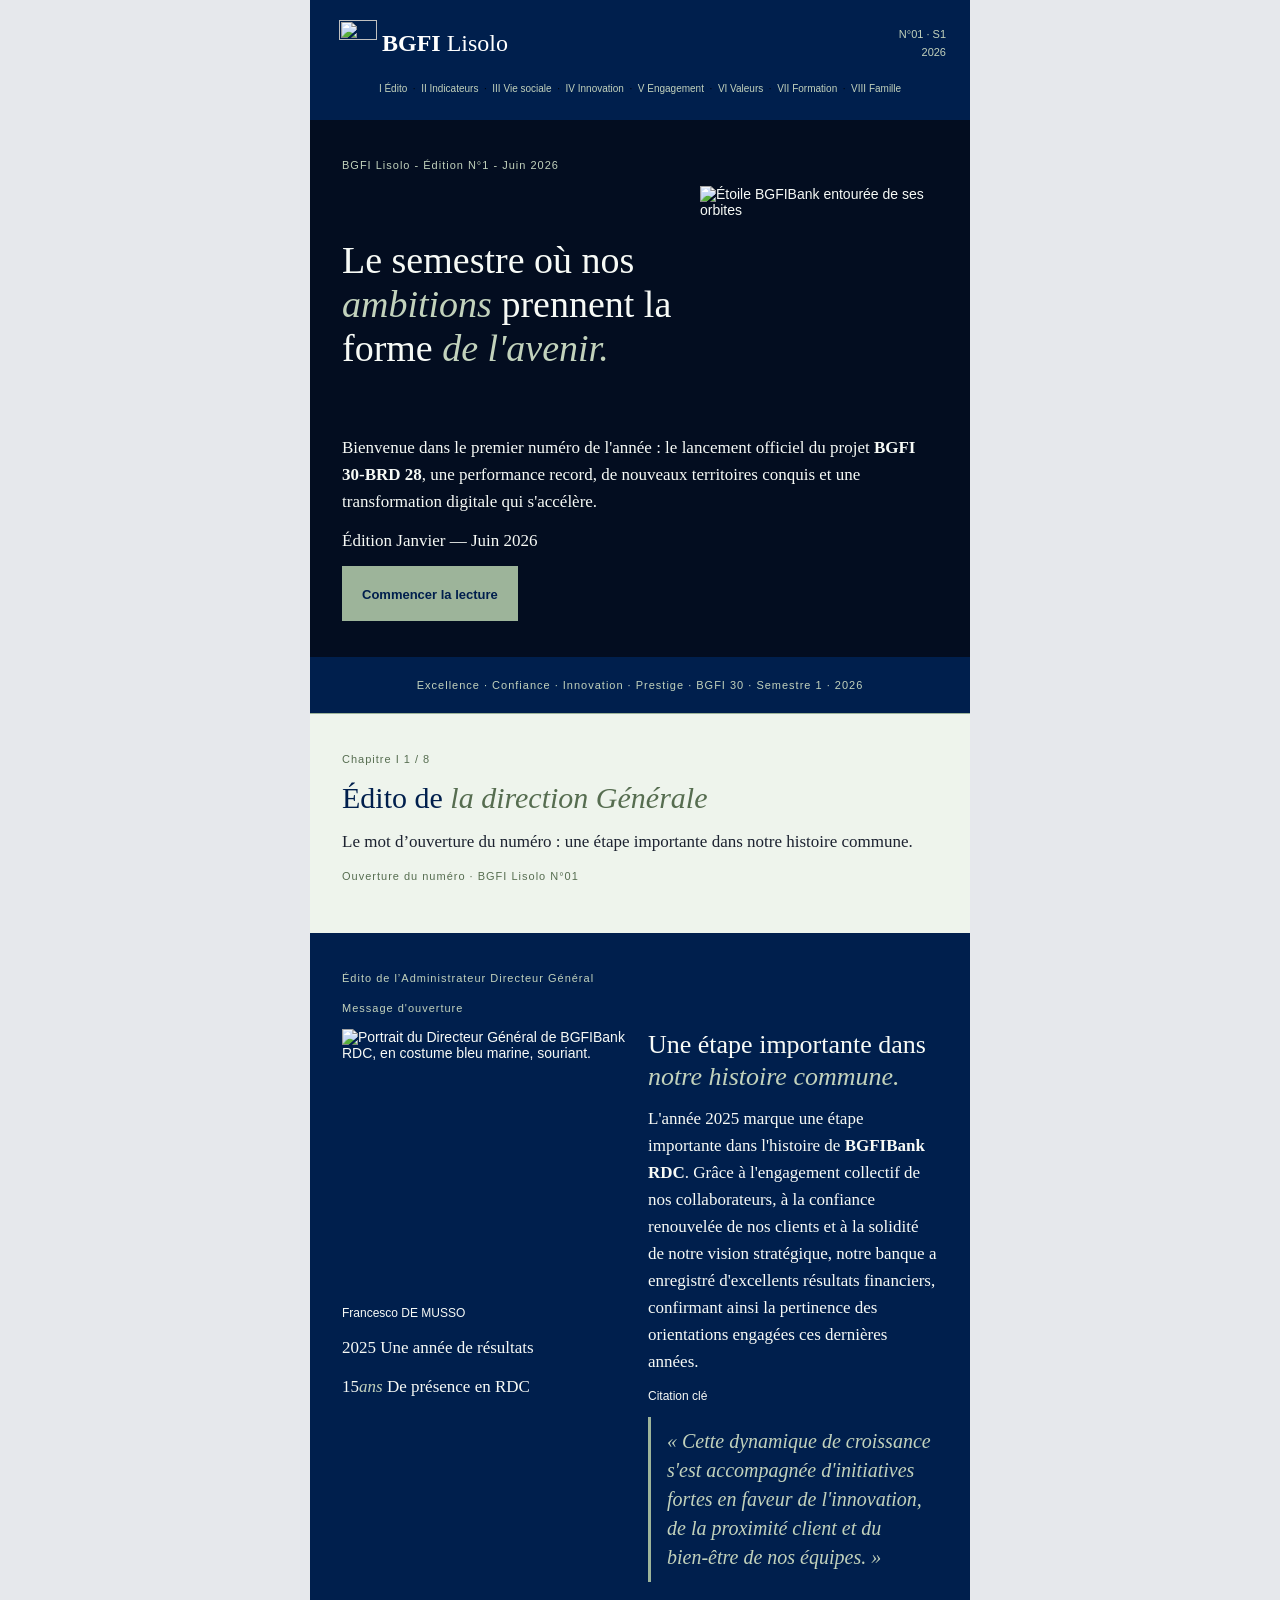
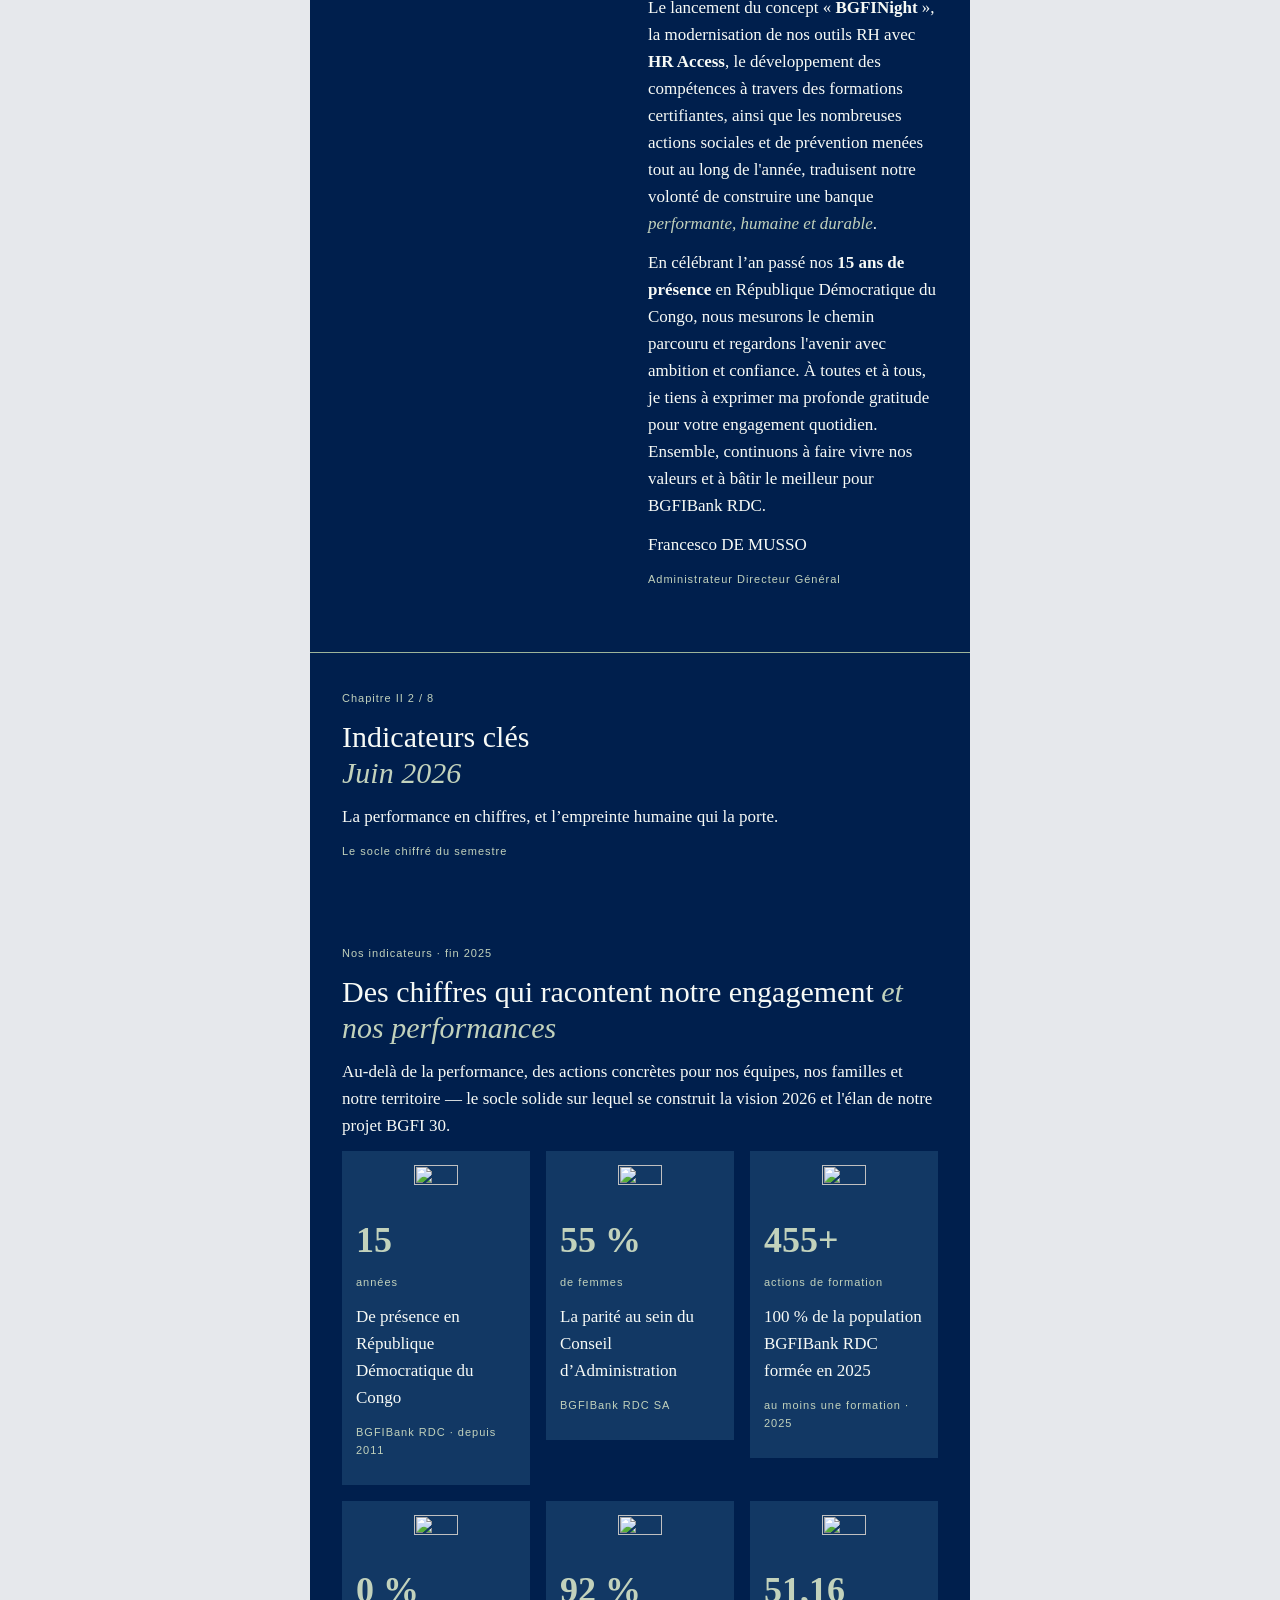
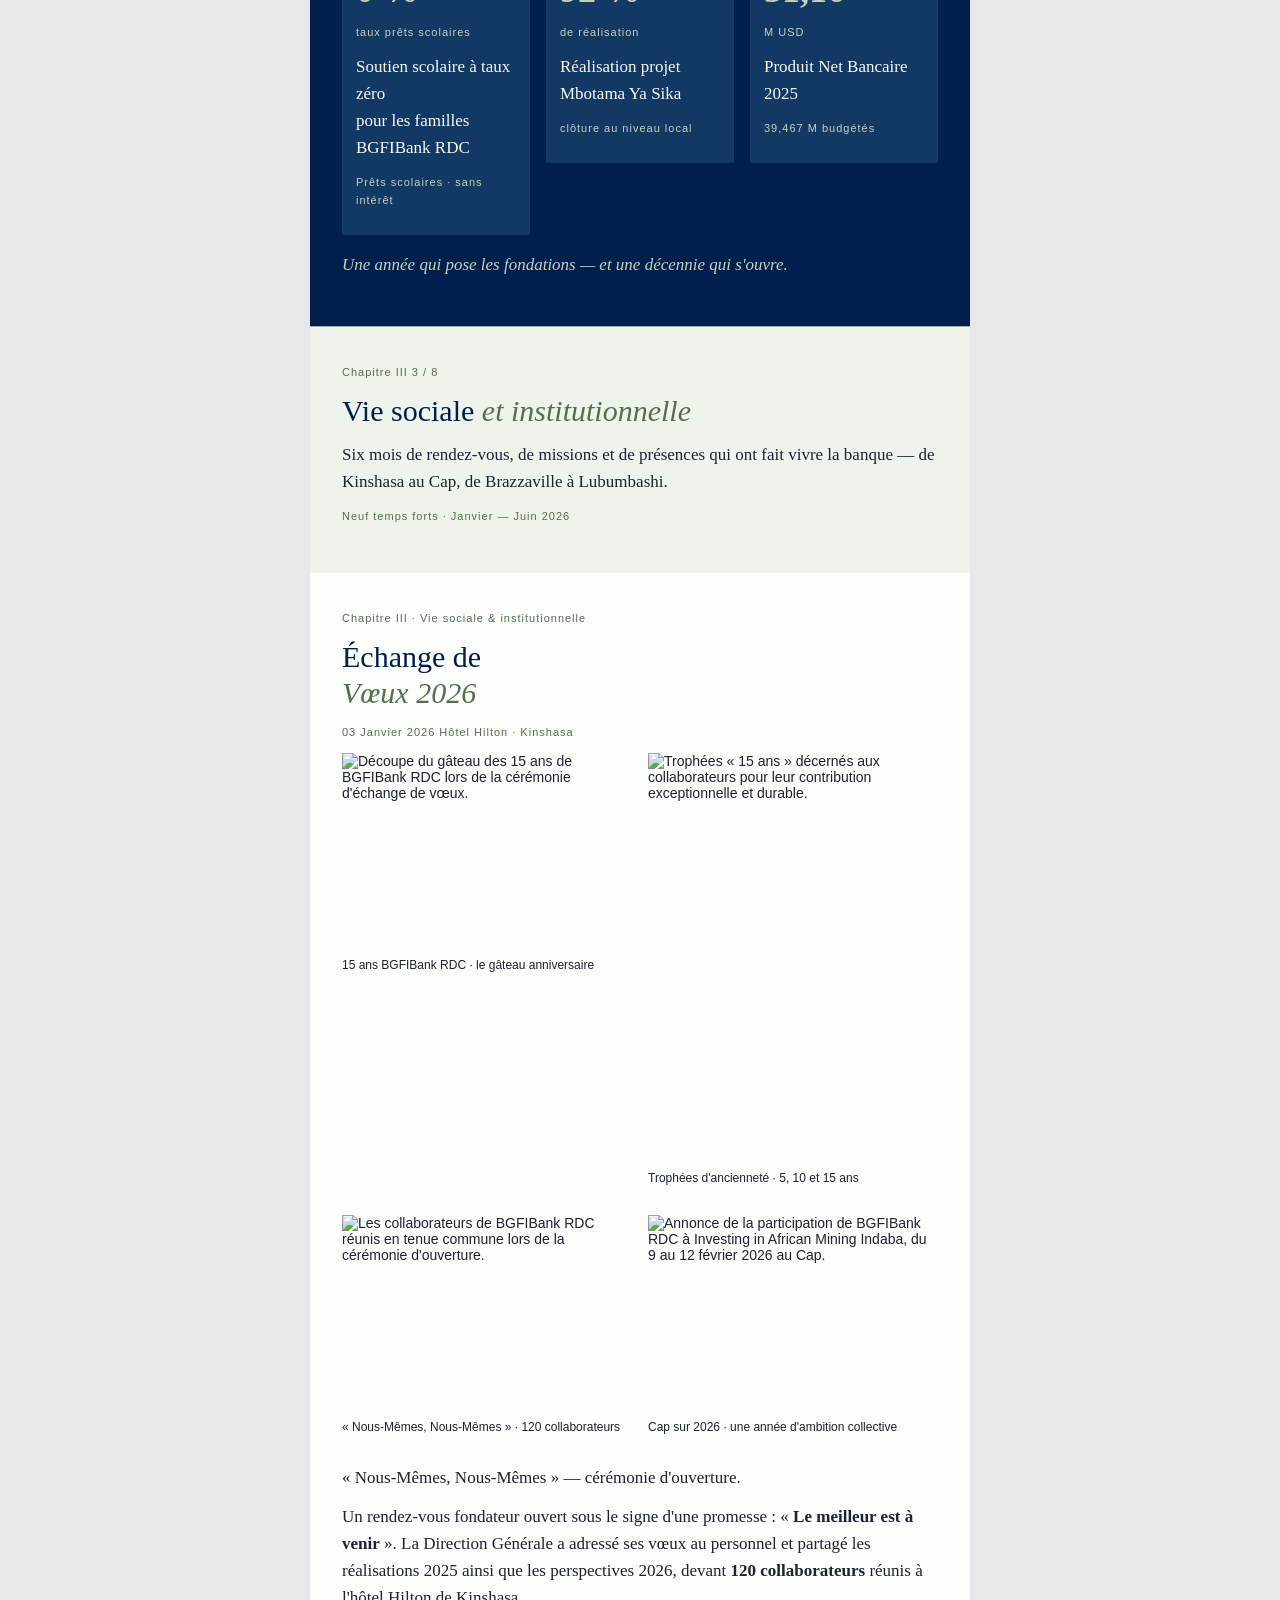
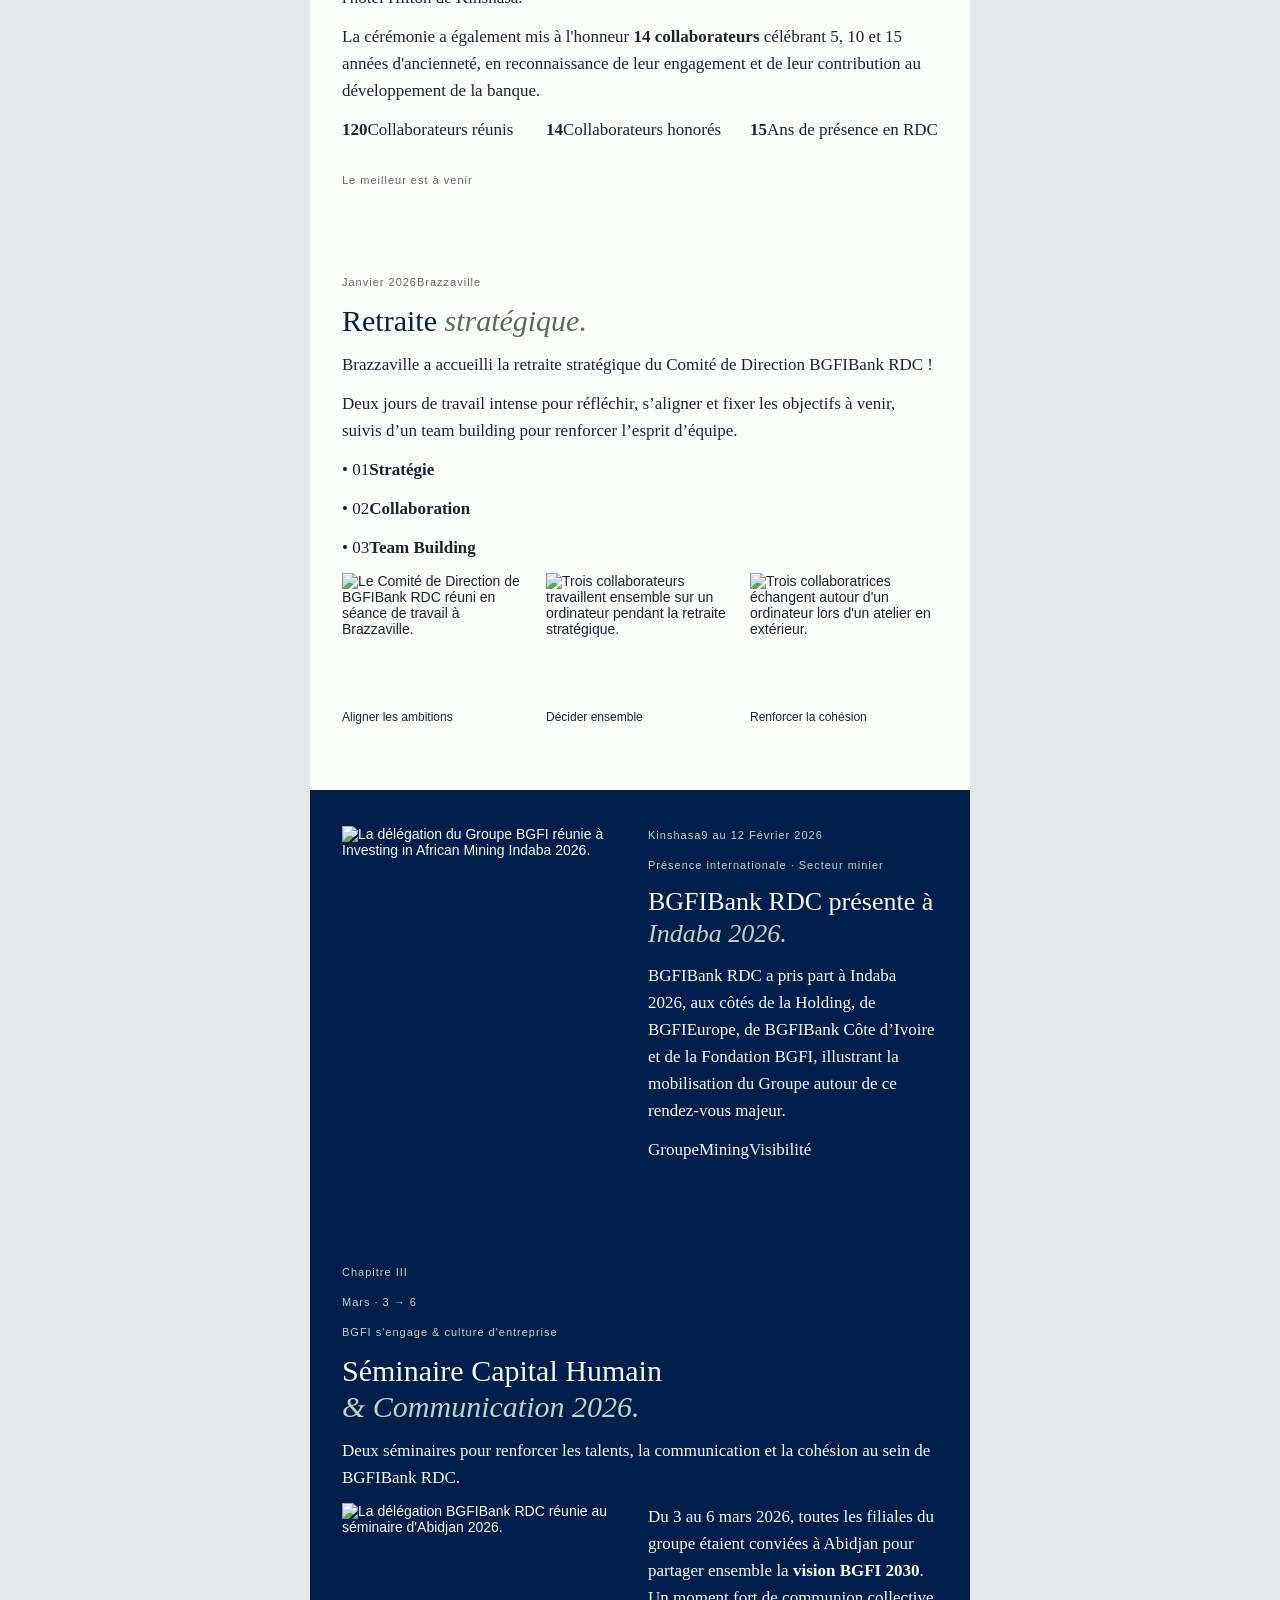
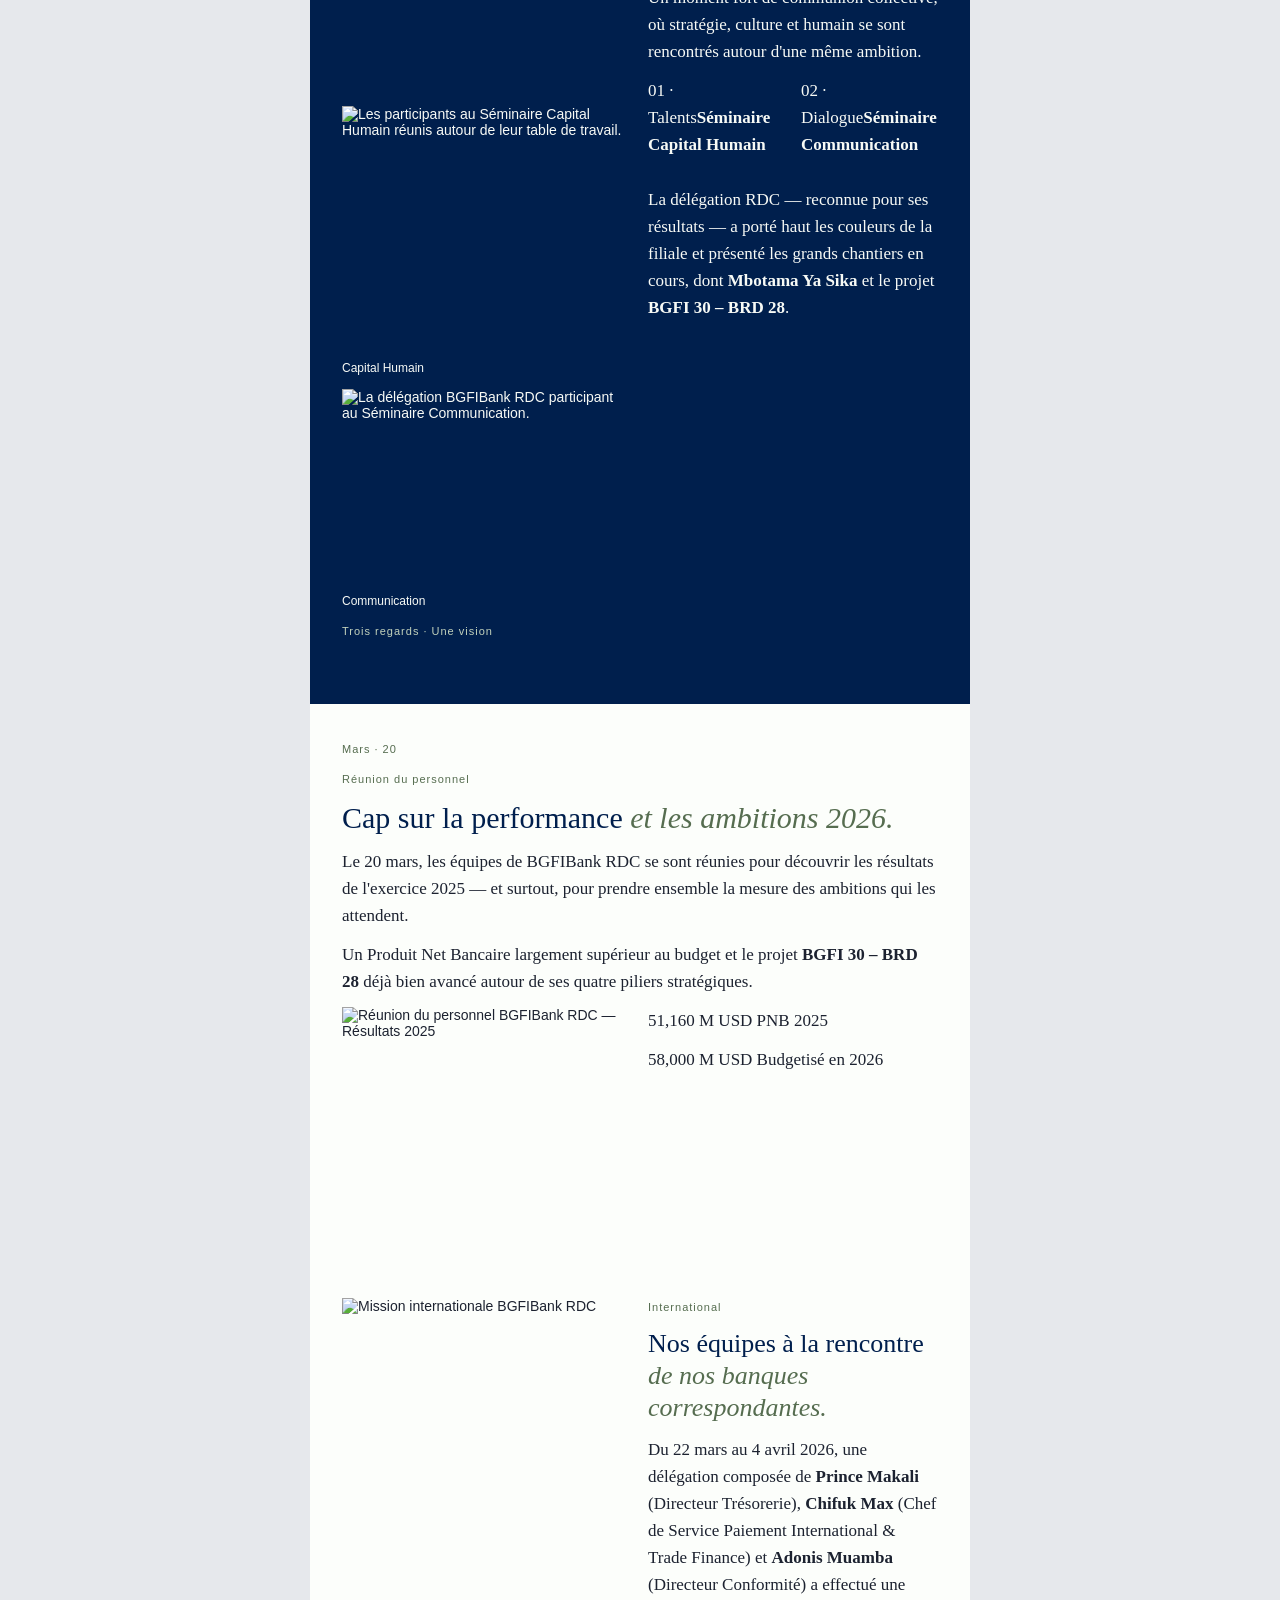
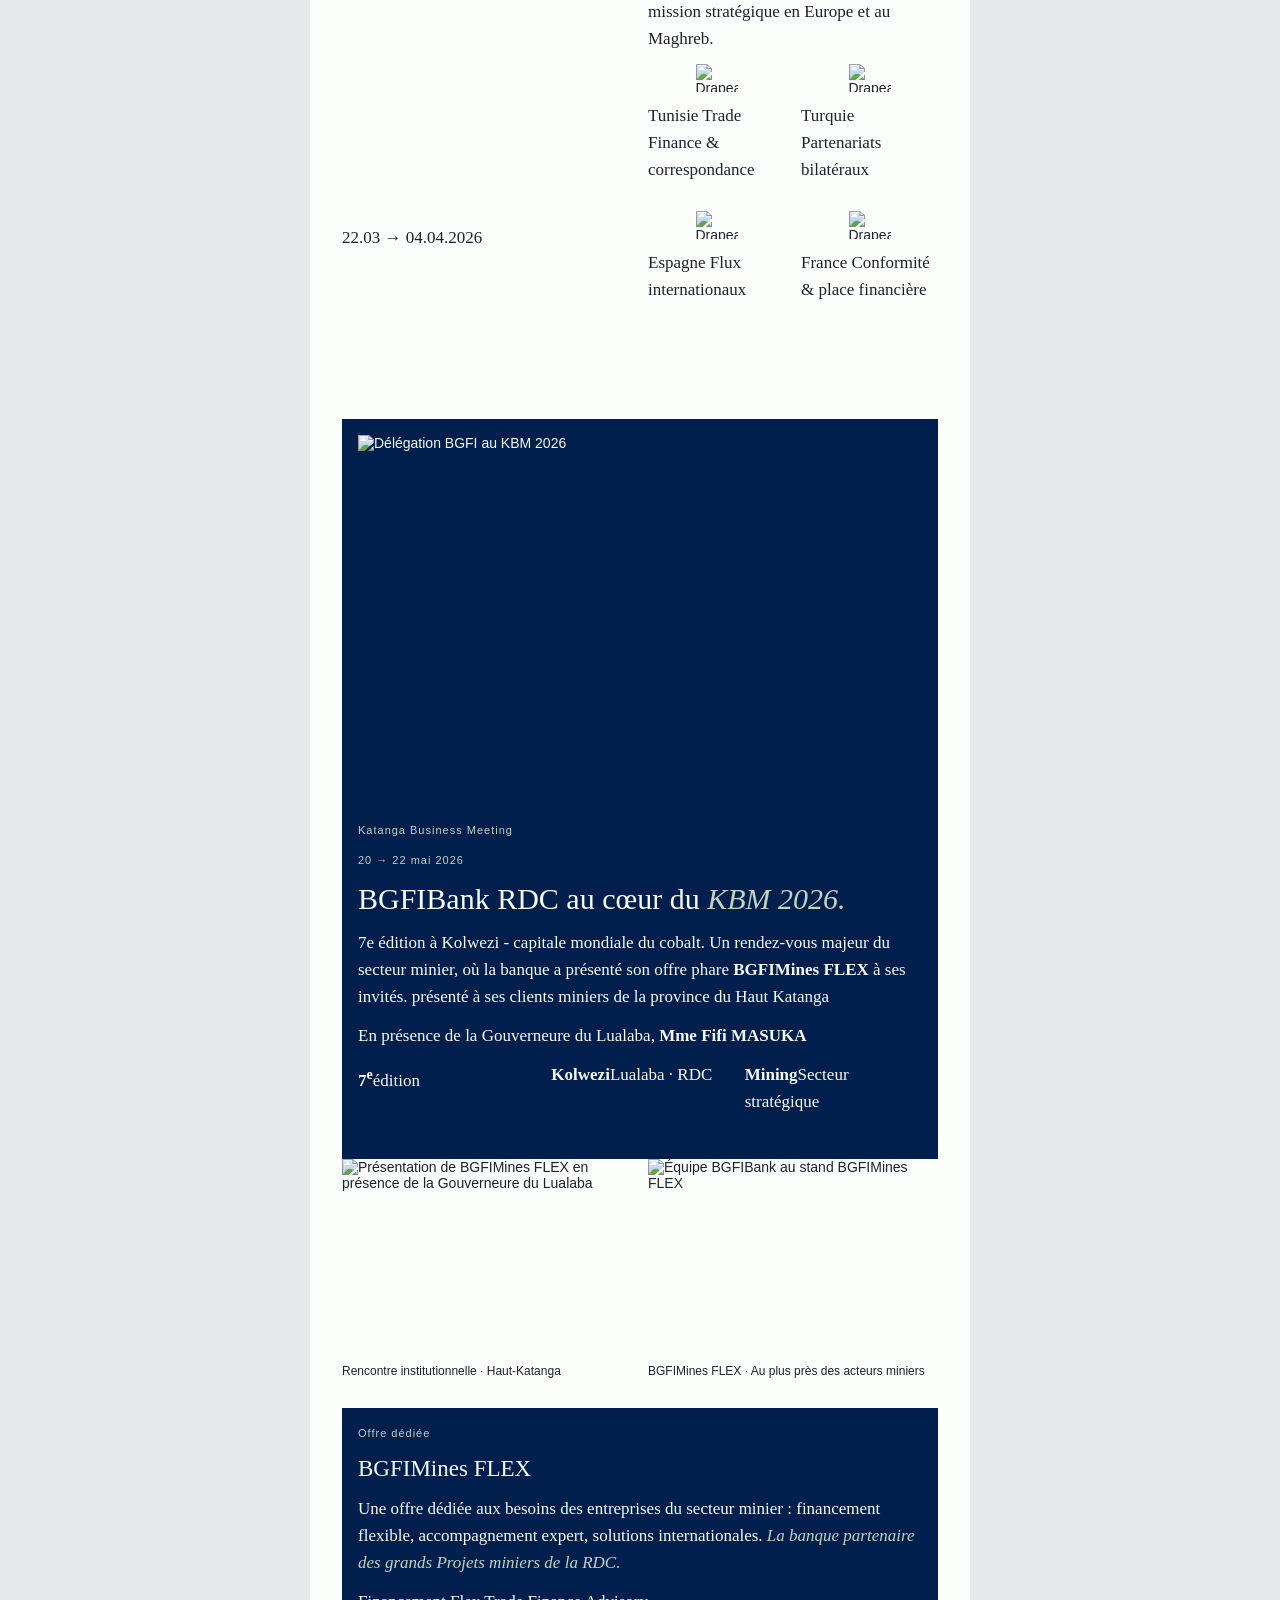
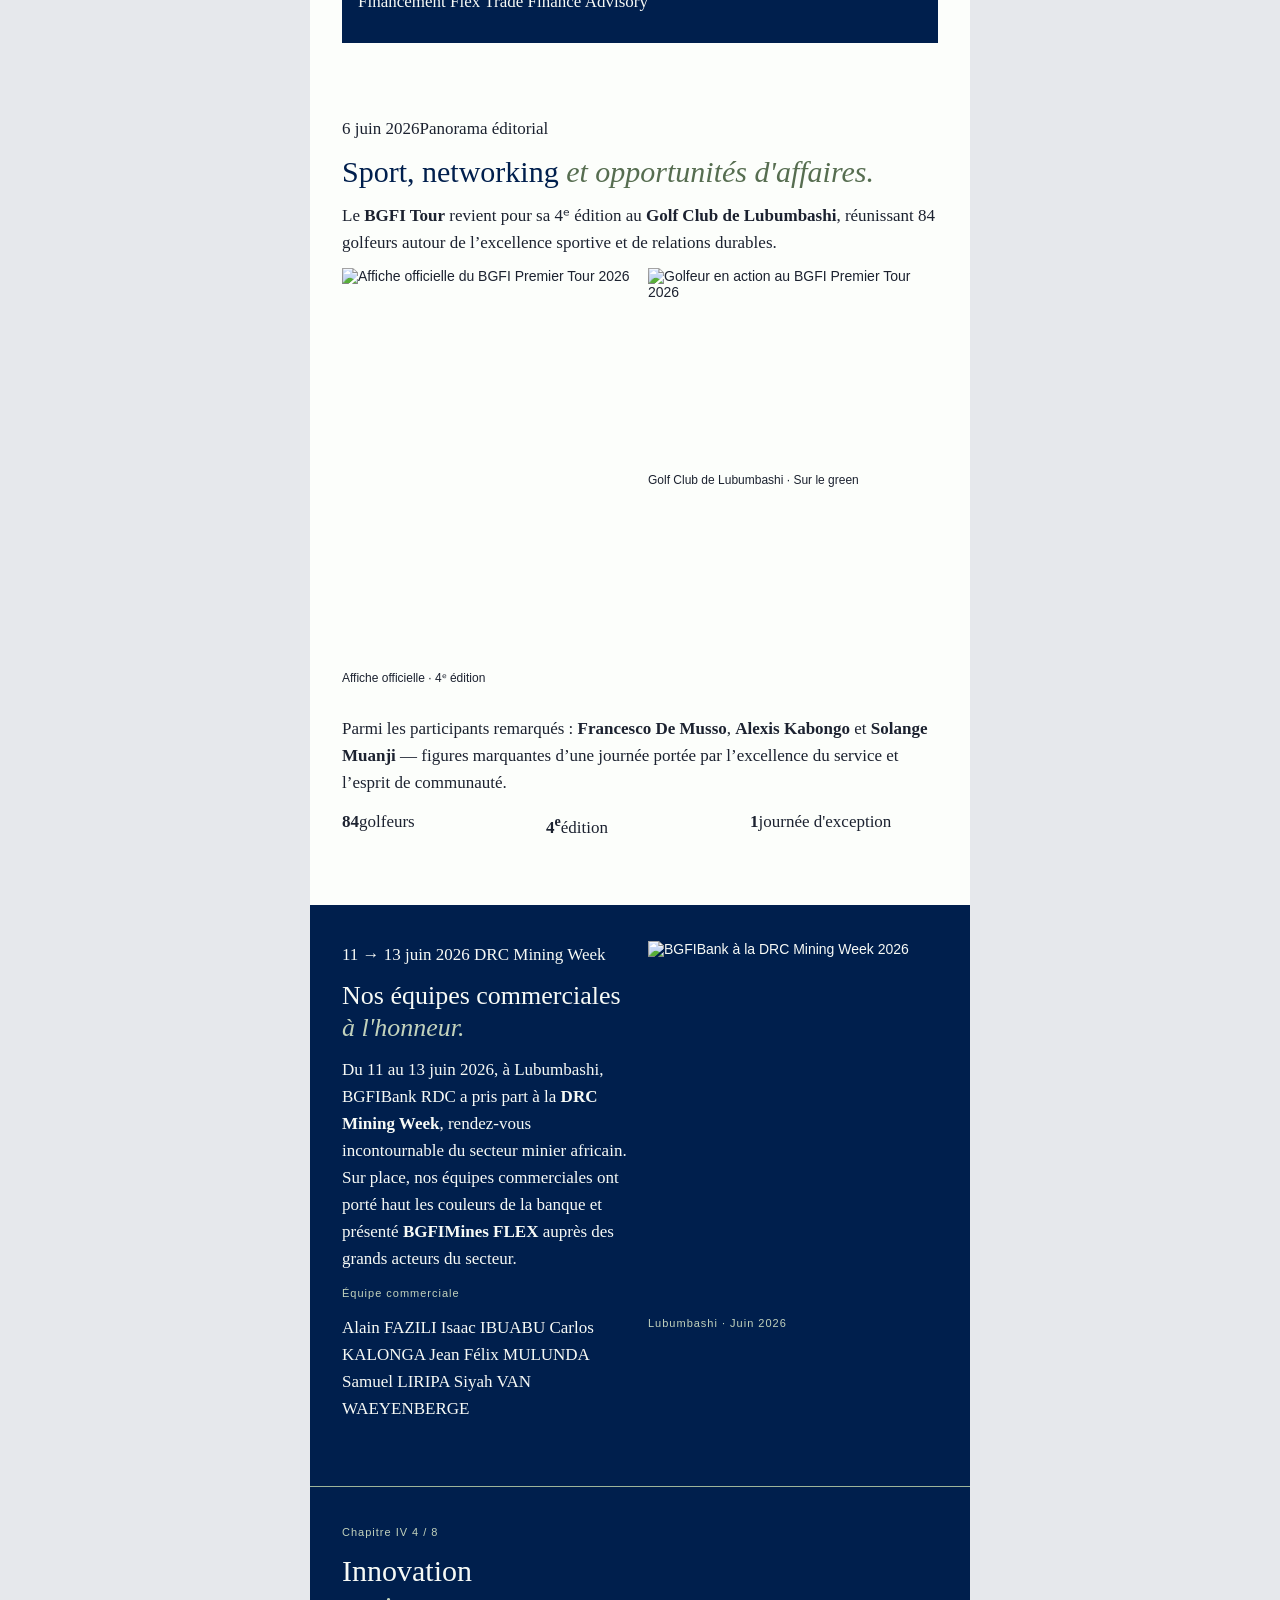
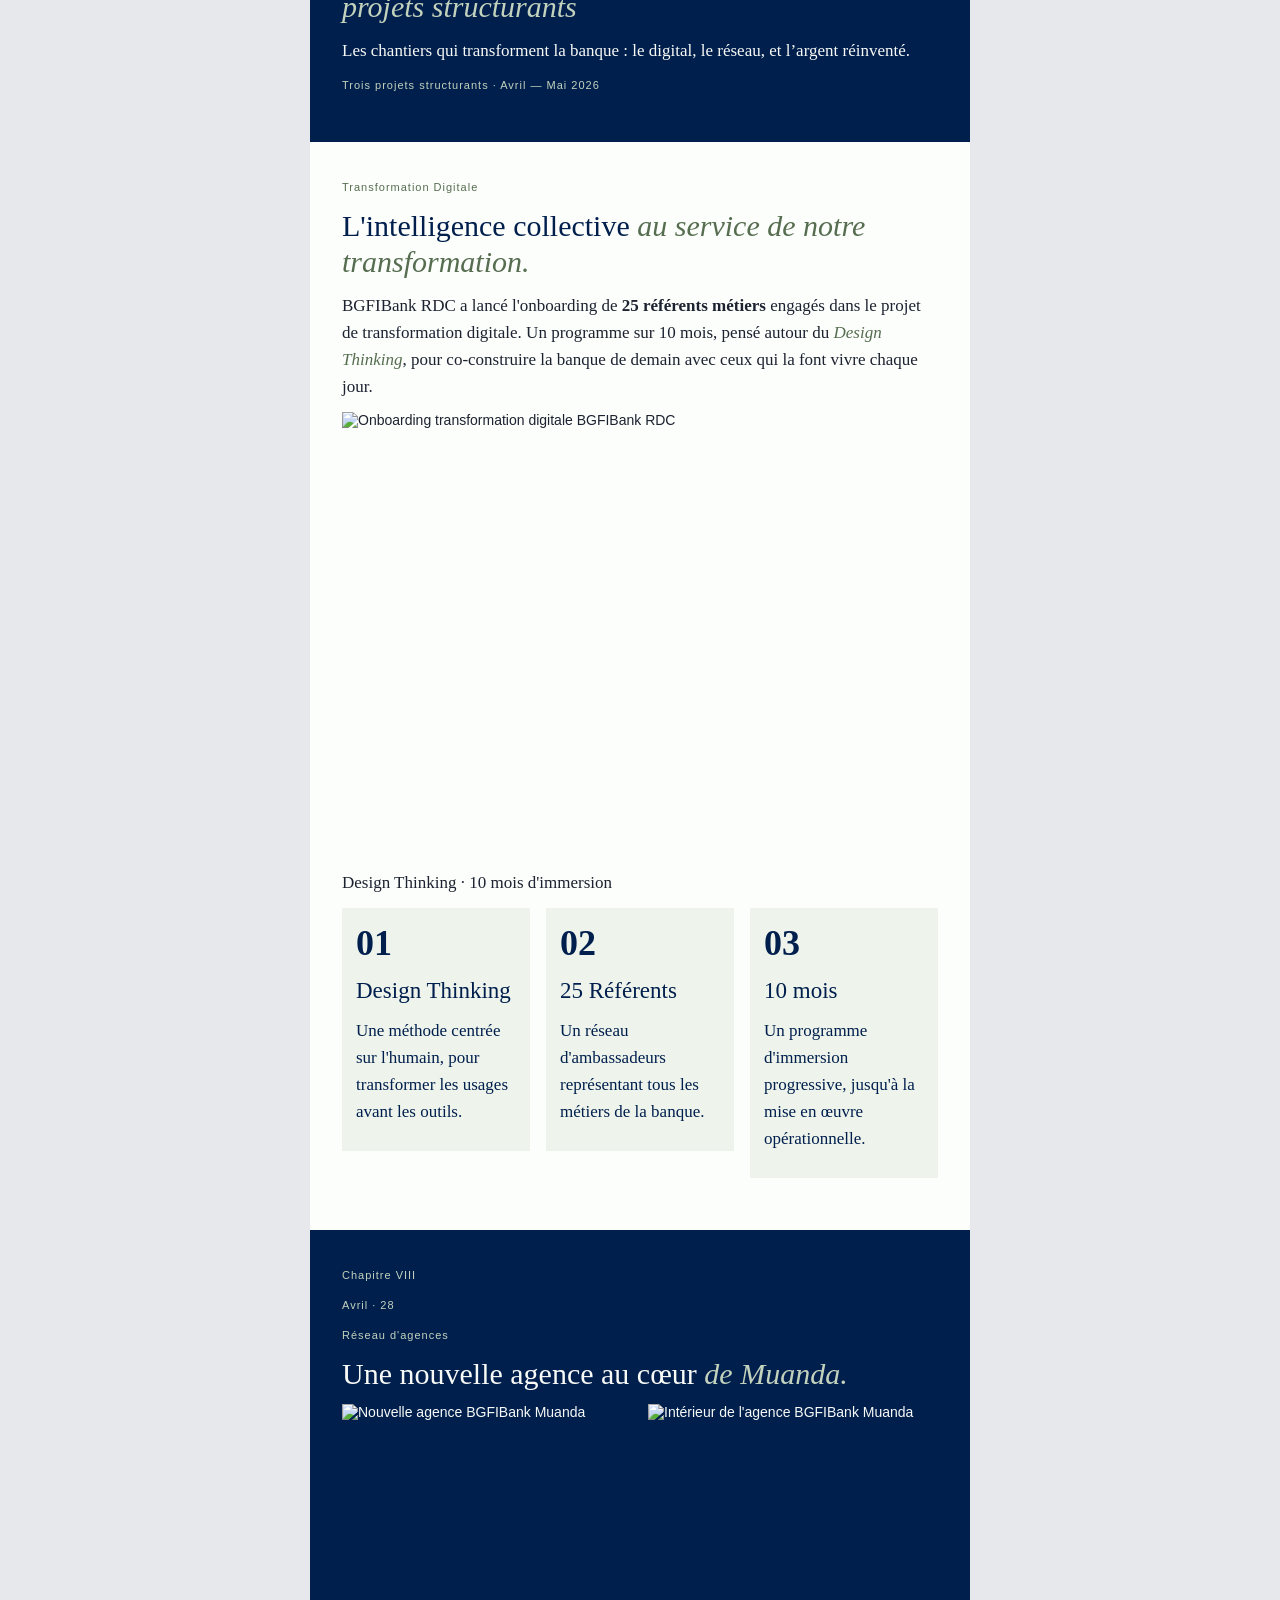
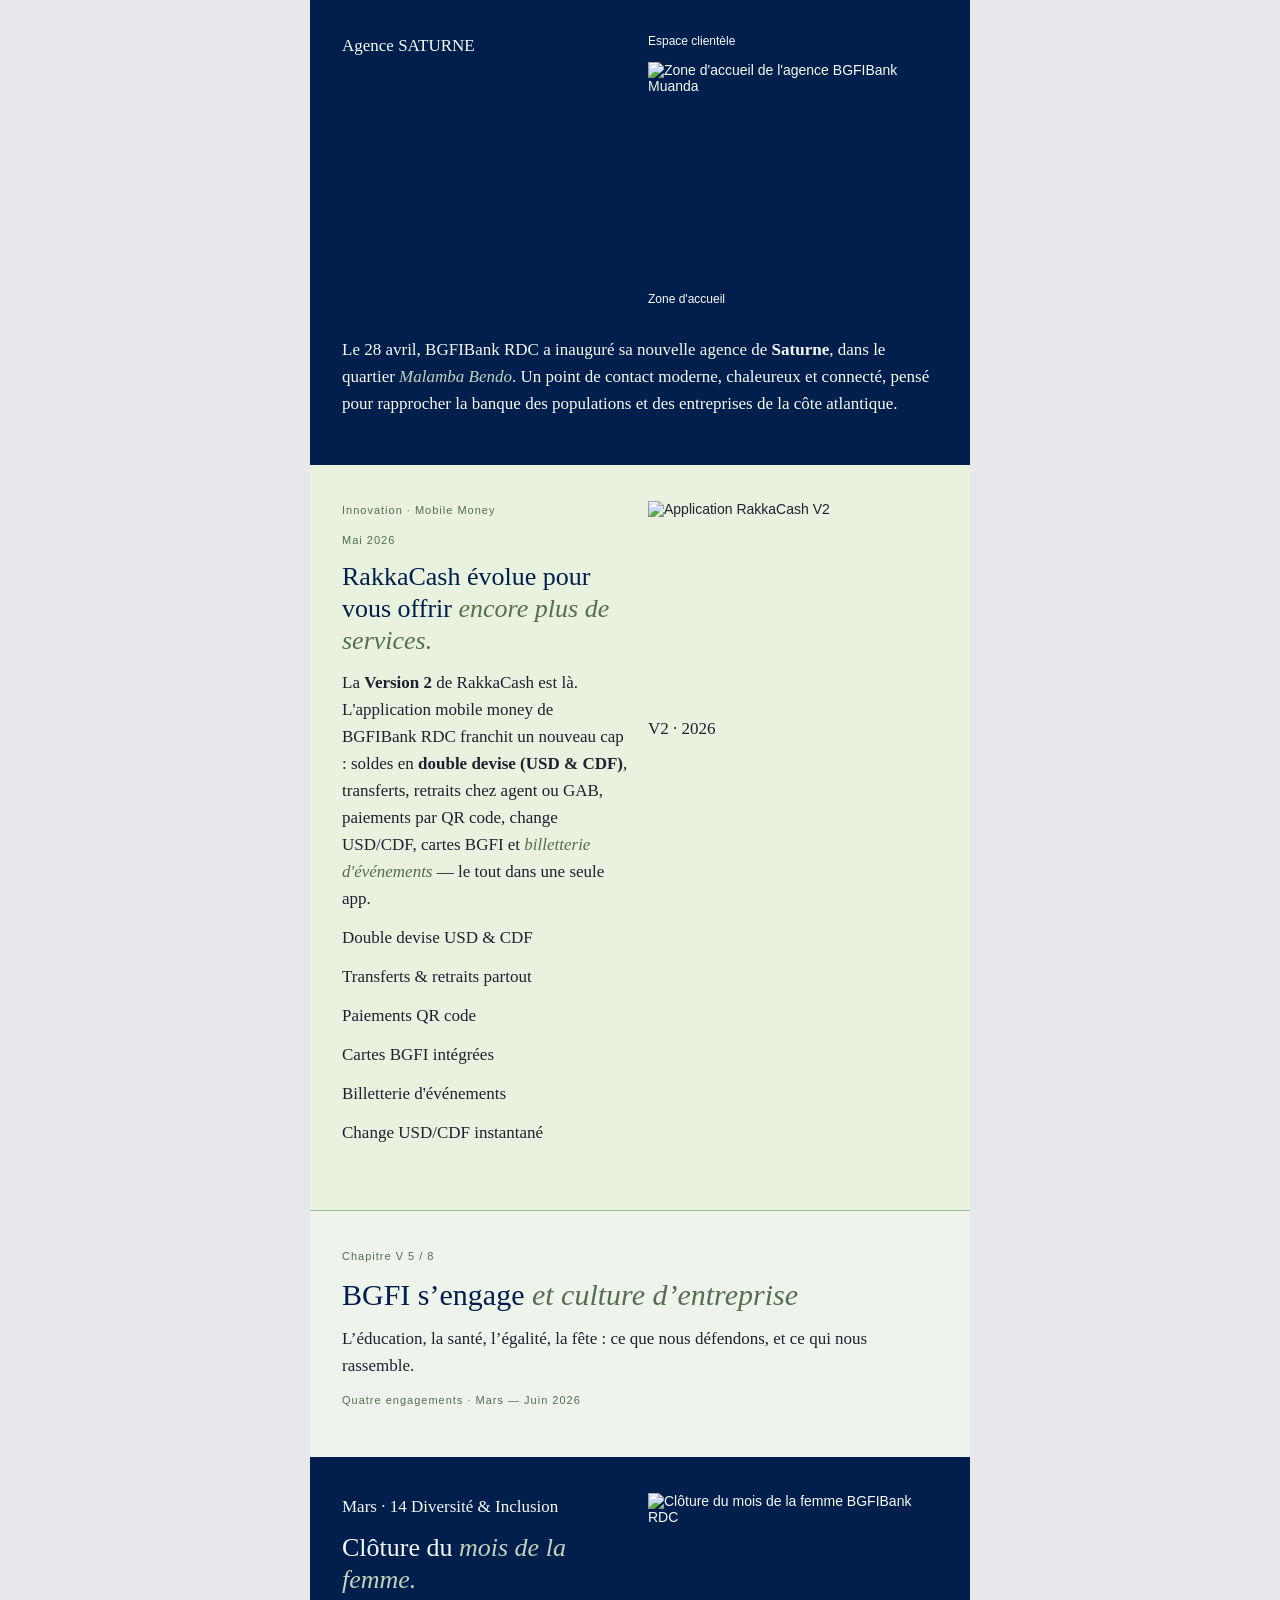
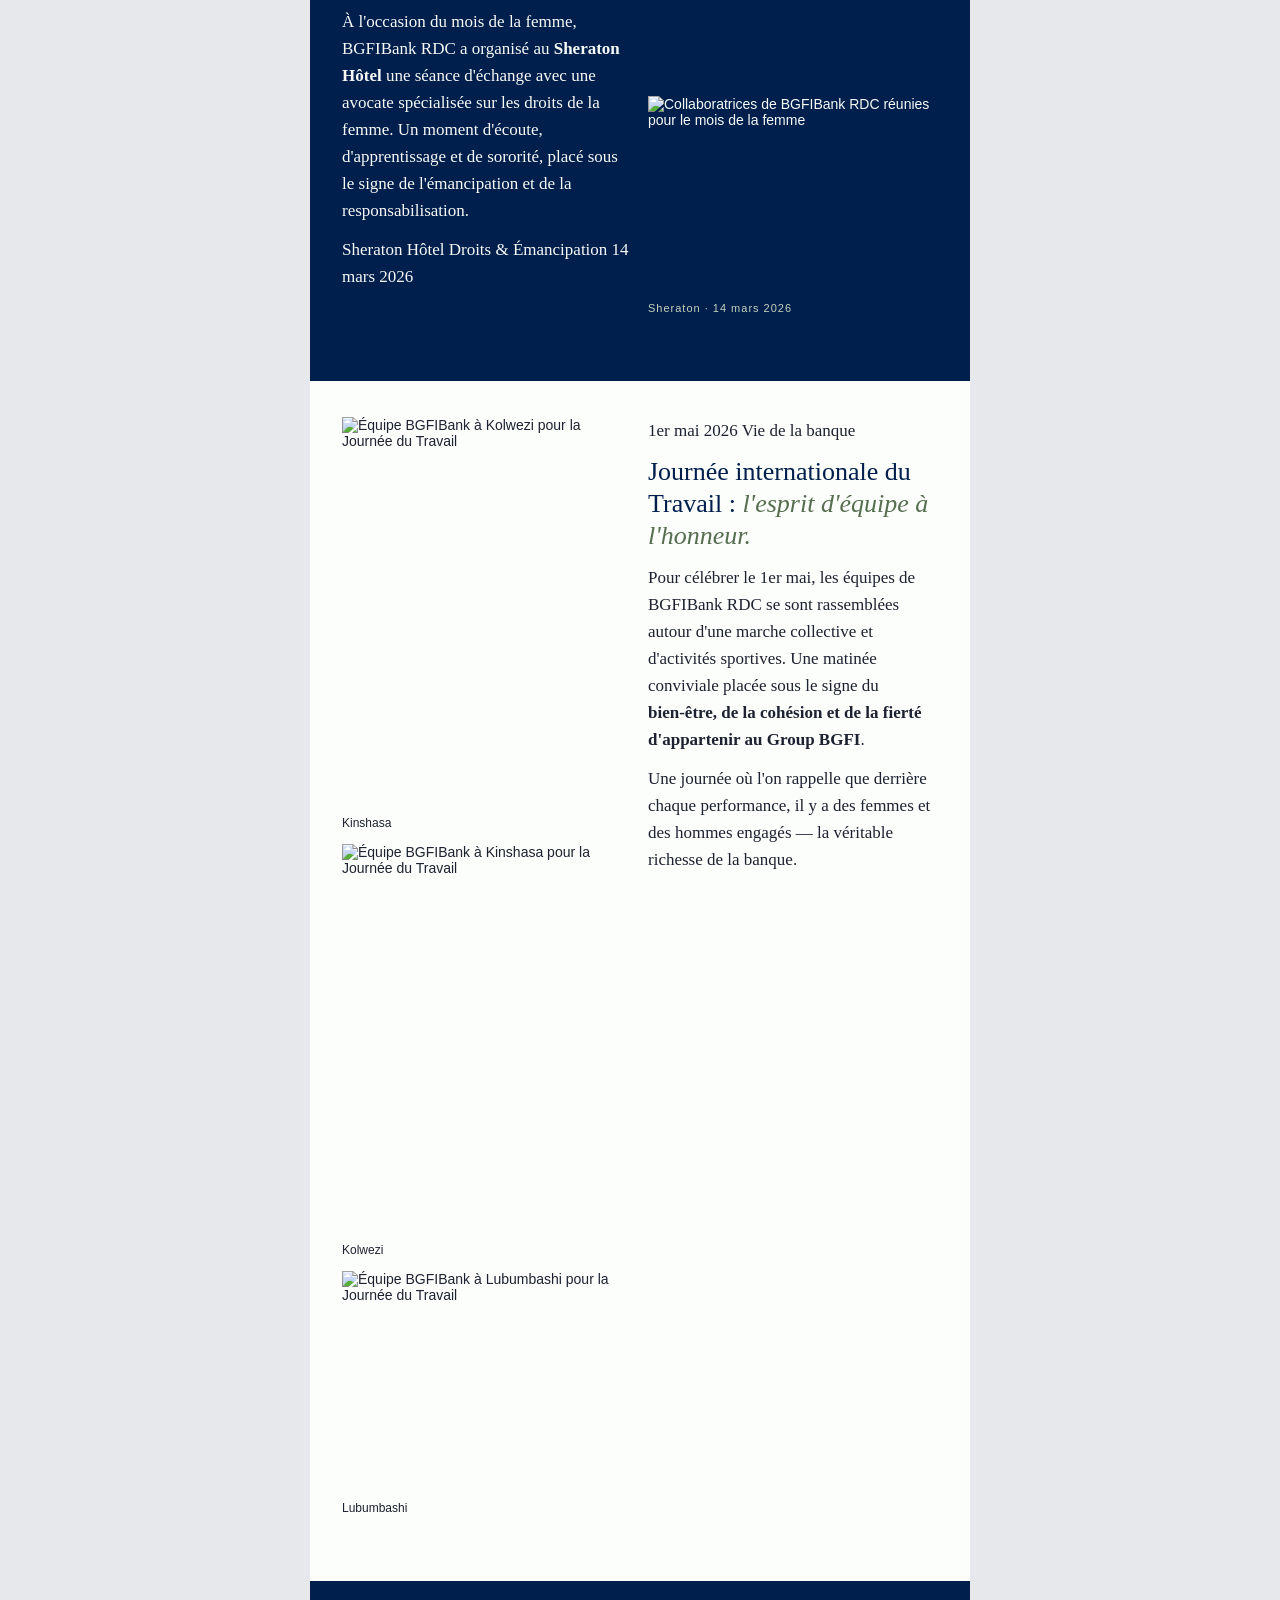
==== commit 64899111: "fix(email): retain country flags inside inline source wrappers" ====
--- a/email-ready/newsletter.html
+++ b/email-ready/newsletter.html
@@ -9,6 +9,6 @@
 <div style="display:none;font-size:1px;line-height:1px;color:#e6e8ec;max-height:0;max-width:0;opacity:0;overflow:hidden;mso-hide:all;">BGFI Lisolo · Janvier — Juin 2026. Performance, innovation et vie de la famille BGFI.</div>
 <table role="presentation" width="100%" cellpadding="0" cellspacing="0" border="0" bgcolor="#e6e8ec"><tr><td align="center" valign="top">
 <!--[if mso]><table role="presentation" width="660" cellpadding="0" cellspacing="0" border="0"><tr><td><![endif]-->
-<table role="presentation" class="outer" width="660" cellpadding="0" cellspacing="0" border="0" align="center" bgcolor="#fcfefb" style="width:100%;max-width:660px;border-collapse:collapse;"><tr><td bgcolor="#001f4d" style="padding:20px 24px;background-color:#001f4d;"><table role="presentation" width="100%" cellpadding="0" cellspacing="0" border="0" style="width:100%;border-collapse:collapse;mso-table-lspace:0pt;mso-table-rspace:0pt;"><tr><td width="48" valign="middle"><img src="cid:2026-bgfi-lisolo-mark.png@bgfi-lisolo" width="38" height="36" alt="" border="0" style="display:block;border:0;outline:none;max-width:38px;height:auto;margin:0 auto 10px;font:14px Arial,sans-serif;color:inherit;"></td><td valign="middle" style="font:24px Georgia,serif;color:#ffffff;"><b>BGFI</b> Lisolo</td><td align="right" style="font:11px/18px Arial,sans-serif;color:#c2d2bc;">N°01 · S1<br>2026</td></tr></table><p style="margin:12px 0 0;font:10px/22px Arial,sans-serif;text-align:center;"><a href="#chapitre-1" style="color:#c2d2bc;text-decoration:none;">I Édito</a> &nbsp;·&nbsp; <a href="#chapitre-2" style="color:#c2d2bc;text-decoration:none;">II Indicateurs</a> &nbsp;·&nbsp; <a href="#chapitre-3" style="color:#c2d2bc;text-decoration:none;">III Vie sociale</a> &nbsp;·&nbsp; <a href="#chapitre-4" style="color:#c2d2bc;text-decoration:none;">IV Innovation</a> &nbsp;·&nbsp; <a href="#chapitre-5" style="color:#c2d2bc;text-decoration:none;">V Engagement</a> &nbsp;·&nbsp; <a href="#chapitre-6" style="color:#c2d2bc;text-decoration:none;">VI Valeurs</a> &nbsp;·&nbsp; <a href="#chapitre-7" style="color:#c2d2bc;text-decoration:none;">VII Formation</a> &nbsp;·&nbsp; <a href="#chapitre-8" style="color:#c2d2bc;text-decoration:none;">VIII Famille</a></p></td></tr><tr><td id="hero" class="pad" bgcolor="#030d20" style="background-color:#030d20;color:#f7faf6;padding:36px 32px;font:17px/27px Georgia,Times New Roman,serif;"><p style="margin:0 0 12px;font:11px/18px Arial,sans-serif;letter-spacing:1px;color:#c2d2bc;">  BGFI Lisolo - Édition N°1 - Juin 2026  </p><table role="presentation" width="100%" cellpadding="0" cellspacing="0" border="0" style="width:100%;border-collapse:collapse;mso-table-lspace:0pt;mso-table-rspace:0pt;"><tr><td class="stack" width="342" valign="middle" style="width:342px;"><h1 style="margin:0 0 12px;font-family:Georgia,Times New Roman,serif;font-size:38px;line-height:44px;font-weight:normal;color:#f7faf6;"> Le semestre où nos <em style="color:#c2d2bc;">ambitions</em> prennent la forme <em style="color:#c2d2bc;">de l&#x27;avenir.</em> </h1></td><td class="gap" width="16">&nbsp;</td><td class="stack" width="238" valign="middle" style="width:238px;"><img src="cid:orbit.jpg@bgfi-lisolo" width="238" height="238" alt="Étoile BGFIBank entourée de ses orbites" border="0" style="display:block;border:0;outline:none;width:100%;max-width:238px;height:auto;margin:0 auto 10px;font:14px Arial,sans-serif;color:inherit;"></td></tr></table><p style="margin:0 0 12px;"> Bienvenue dans le premier numéro de l&#x27;année : le lancement officiel du projet <strong>BGFI 30-BRD 28</strong>, une performance record, de nouveaux territoires conquis et une transformation digitale qui s&#x27;accélère. </p><p style="margin:0 0 12px;"> Édition Janvier — Juin 2026 </p><table role="presentation" width="100%" cellpadding="0" cellspacing="0" border="0" style="width:100%;border-collapse:collapse;mso-table-lspace:0pt;mso-table-rspace:0pt;"><tr><td align="left"><table role="presentation" cellpadding="0" cellspacing="0" border="0"><tr><td bgcolor="#9db49a" style="padding:14px 20px;background-color:#9db49a;"><a href="#edito" style="font:bold 13px Arial,sans-serif;color:#001f4d;text-decoration:none;">Commencer la lecture</a></td></tr></table></td></tr></table></td></tr><tr><td bgcolor="#001f4d" align="center" style="background-color:#001f4d;padding:18px;color:#c2d2bc;font:11px/20px Arial,sans-serif;letter-spacing:1px;">Excellence · Confiance · Innovation · Prestige · BGFI 30 · Semestre 1 · 2026</td></tr><tr><td id="chapitre-1" class="pad" bgcolor="#eef4ec" style="background-color:#eef4ec;color:#1c2230;padding:36px 32px;font:17px/27px Georgia,Times New Roman,serif;border-top:1px solid #9db49a;"><p style="margin:0 0 12px;font:11px/18px Arial,sans-serif;letter-spacing:1px;color:#566d50;">  Chapitre I  1 / 8 </p><h2 id="chapitre-1-title" style="margin:0 0 12px;font-family:Georgia,Times New Roman,serif;font-size:30px;line-height:36px;font-weight:normal;color:#001f4d;">Édito de <em style="color:#566d50;">la direction Générale</em></h2><p style="margin:0 0 12px;">Le mot d’ouverture du numéro : une étape importante dans notre histoire commune.</p><p style="margin:0 0 12px;font:11px/18px Arial,sans-serif;letter-spacing:1px;color:#566d50;"> Ouverture du numéro · BGFI Lisolo N°01</p></td></tr><tr><td id="edito" class="pad" bgcolor="#001f4d" style="background-color:#001f4d;color:#f7faf6;padding:36px 32px;font:17px/27px Georgia,Times New Roman,serif;"><p style="margin:0 0 12px;font:11px/18px Arial,sans-serif;letter-spacing:1px;color:#c2d2bc;">Édito de l’Administrateur Directeur Général</p><p style="margin:0 0 12px;font:11px/18px Arial,sans-serif;letter-spacing:1px;color:#c2d2bc;">  Message d&#x27;ouverture  </p><table role="presentation" width="100%" cellpadding="0" cellspacing="0" border="0" style="width:100%;border-collapse:collapse;mso-table-lspace:0pt;mso-table-rspace:0pt;"><tr><td class="stack" valign="top" width="290" style="width:290px;vertical-align:top;padding:0 0 16px;"><img src="cid:dg-portrait.jpg@bgfi-lisolo" width="290" height="265" alt="Portrait du Directeur Général de BGFIBank RDC, en costume bleu marine, souriant." border="0" style="display:block;border:0;outline:none;width:100%;max-width:290px;height:auto;margin:0 auto 10px;font:14px Arial,sans-serif;color:inherit;"><p style="margin:0 0 12px;font:12px/18px Arial,sans-serif;">   Francesco DE MUSSO  </p><p style="margin:0 0 12px;"> 2025 Une année de résultats </p><p style="margin:0 0 12px;"> 15<em style="color:#c2d2bc;">ans</em> De présence en RDC </p></td><td class="gap" width="16" style="width:16px;font-size:0;line-height:0;">&nbsp;</td><td class="stack" valign="top" width="290" style="width:290px;vertical-align:top;padding:0 0 16px;"><h2 id="edito-title" style="margin:0 0 12px;font-family:Georgia,Times New Roman,serif;font-size:26px;line-height:32px;font-weight:normal;color:#f7faf6;"> Une étape importante dans<br><em style="color:#c2d2bc;">notre histoire commune.</em> </h2><p style="margin:0 0 12px;"> L&#x27;année 2025 marque une étape importante dans l&#x27;histoire de <strong>BGFIBank RDC</strong>. Grâce à l&#x27;engagement collectif de nos collaborateurs, à la confiance renouvelée de nos clients et à la solidité de notre vision stratégique, notre banque a enregistré d&#x27;excellents résultats financiers, confirmant ainsi la pertinence des orientations engagées ces dernières années. </p><p style="margin:0 0 12px;font:12px/18px Arial,sans-serif;">  Citation clé </p><p style="margin:0 0 12px;font-size:20px;line-height:29px;font-style:italic;border-left:3px solid #9db49a;padding:10px 0 10px 16px;color:#c2d2bc;"> « Cette dynamique de croissance s&#x27;est accompagnée d&#x27;initiatives fortes en faveur de l&#x27;innovation, de la proximité client et du bien-être de nos équipes. » </p><p style="margin:0 0 12px;"> Le lancement du concept « <strong>BGFINight</strong> », la modernisation de nos outils RH avec <strong>HR Access</strong>, le développement des compétences à travers des formations certifiantes, ainsi que les nombreuses actions sociales et de prévention menées tout au long de l&#x27;année, traduisent notre volonté de construire une banque <em style="color:#c2d2bc;">performante, humaine et durable</em>. </p><p style="margin:0 0 12px;"> En célébrant l’an passé nos <strong>15 ans de présence</strong> en République Démocratique du Congo, nous mesurons le chemin parcouru et regardons l&#x27;avenir avec ambition et confiance. À toutes et à tous, je tiens à exprimer ma profonde gratitude pour votre engagement quotidien. Ensemble, continuons à faire vivre nos valeurs et à bâtir le meilleur pour BGFIBank RDC. </p><p style="margin:0 0 12px;">Francesco DE MUSSO</p><p style="margin:0 0 12px;font:11px/18px Arial,sans-serif;letter-spacing:1px;color:#c2d2bc;">Administrateur Directeur Général</p></td></tr></table></td></tr><tr><td id="chapitre-2" class="pad" bgcolor="#001f4d" style="background-color:#001f4d;color:#f7faf6;padding:36px 32px;font:17px/27px Georgia,Times New Roman,serif;border-top:1px solid #9db49a;"><p style="margin:0 0 12px;font:11px/18px Arial,sans-serif;letter-spacing:1px;color:#c2d2bc;">  Chapitre II  2 / 8 </p><h2 id="chapitre-2-title" style="margin:0 0 12px;font-family:Georgia,Times New Roman,serif;font-size:30px;line-height:36px;font-weight:normal;color:#f7faf6;">Indicateurs clés<br><em style="color:#c2d2bc;">Juin 2026</em></h2><p style="margin:0 0 12px;">La performance en chiffres, et l’empreinte humaine qui la porte.</p><p style="margin:0 0 12px;font:11px/18px Arial,sans-serif;letter-spacing:1px;color:#c2d2bc;"> Le socle chiffré du semestre</p></td></tr><tr><td id="indicateurs" class="pad" bgcolor="#001f4d" style="background-color:#001f4d;color:#f7faf6;padding:36px 32px;font:17px/27px Georgia,Times New Roman,serif;"><p style="margin:0 0 12px;font:11px/18px Arial,sans-serif;letter-spacing:1px;color:#c2d2bc;">   Nos indicateurs · fin 2025   </p><h2 style="margin:0 0 12px;font-family:Georgia,Times New Roman,serif;font-size:30px;line-height:36px;font-weight:normal;color:#f7faf6;">Des chiffres qui racontent notre engagement <em style="color:#c2d2bc;">et nos performances</em></h2><p style="margin:0 0 12px;"> Au-delà de la performance, des actions concrètes pour nos équipes, nos familles et notre territoire — le socle solide sur lequel se construit la vision 2026 et l&#x27;élan de notre projet BGFI 30. </p><table role="presentation" width="100%" cellpadding="0" cellspacing="0" border="0" style="width:100%;border-collapse:collapse;mso-table-lspace:0pt;mso-table-rspace:0pt;"><tr><td class="stack" valign="top" width="188" style="width:188px;vertical-align:top;padding:0 0 16px;"><table role="presentation" width="100%" cellpadding="0" cellspacing="0" border="0" style="width:100%;border-collapse:collapse;mso-table-lspace:0pt;mso-table-rspace:0pt;"><tr><td bgcolor="#123864" style="padding:14px;background-color:#123864;color:#f7faf6;"><img src="cid:icon-1.png@bgfi-lisolo" width="44" height="44" alt="" border="0" style="display:block;border:0;outline:none;max-width:44px;height:auto;margin:0 auto 10px;font:14px Arial,sans-serif;color:inherit;"><p style="margin:0 0 12px;font: bold 36px/42px Georgia,serif;color:#c2d2bc;">15</p><p style="margin:0 0 12px;font:11px/18px Arial,sans-serif;letter-spacing:1px;color:#c2d2bc;">années</p><p style="margin:0 0 12px;">De présence en République<br>Démocratique du Congo</p><p style="margin:0 0 12px;font:11px/18px Arial,sans-serif;letter-spacing:1px;color:#c2d2bc;">BGFIBank RDC · depuis 2011</p></td></tr></table></td><td class="gap" width="16" style="width:16px;font-size:0;line-height:0;">&nbsp;</td><td class="stack" valign="top" width="188" style="width:188px;vertical-align:top;padding:0 0 16px;"><table role="presentation" width="100%" cellpadding="0" cellspacing="0" border="0" style="width:100%;border-collapse:collapse;mso-table-lspace:0pt;mso-table-rspace:0pt;"><tr><td bgcolor="#123864" style="padding:14px;background-color:#123864;color:#f7faf6;"><img src="cid:icon-2.png@bgfi-lisolo" width="44" height="44" alt="" border="0" style="display:block;border:0;outline:none;max-width:44px;height:auto;margin:0 auto 10px;font:14px Arial,sans-serif;color:inherit;"><p style="margin:0 0 12px;font: bold 36px/42px Georgia,serif;color:#c2d2bc;">55 %</p><p style="margin:0 0 12px;font:11px/18px Arial,sans-serif;letter-spacing:1px;color:#c2d2bc;">de femmes</p><p style="margin:0 0 12px;">La parité au sein du Conseil<br>d’Administration</p><p style="margin:0 0 12px;font:11px/18px Arial,sans-serif;letter-spacing:1px;color:#c2d2bc;">BGFIBank RDC SA</p></td></tr></table></td><td class="gap" width="16" style="width:16px;font-size:0;line-height:0;">&nbsp;</td><td class="stack" valign="top" width="188" style="width:188px;vertical-align:top;padding:0 0 16px;"><table role="presentation" width="100%" cellpadding="0" cellspacing="0" border="0" style="width:100%;border-collapse:collapse;mso-table-lspace:0pt;mso-table-rspace:0pt;"><tr><td bgcolor="#123864" style="padding:14px;background-color:#123864;color:#f7faf6;"><img src="cid:icon-3.png@bgfi-lisolo" width="44" height="44" alt="" border="0" style="display:block;border:0;outline:none;max-width:44px;height:auto;margin:0 auto 10px;font:14px Arial,sans-serif;color:inherit;"><p style="margin:0 0 12px;font: bold 36px/42px Georgia,serif;color:#c2d2bc;">455+</p><p style="margin:0 0 12px;font:11px/18px Arial,sans-serif;letter-spacing:1px;color:#c2d2bc;">actions de formation</p><p style="margin:0 0 12px;">100 % de la population BGFIBank RDC<br>formée en 2025</p><p style="margin:0 0 12px;font:11px/18px Arial,sans-serif;letter-spacing:1px;color:#c2d2bc;">au moins une formation · 2025</p></td></tr></table></td></tr><tr><td class="stack" valign="top" width="188" style="width:188px;vertical-align:top;padding:0 0 16px;"><table role="presentation" width="100%" cellpadding="0" cellspacing="0" border="0" style="width:100%;border-collapse:collapse;mso-table-lspace:0pt;mso-table-rspace:0pt;"><tr><td bgcolor="#123864" style="padding:14px;background-color:#123864;color:#f7faf6;"><img src="cid:icon-4.png@bgfi-lisolo" width="44" height="44" alt="" border="0" style="display:block;border:0;outline:none;max-width:44px;height:auto;margin:0 auto 10px;font:14px Arial,sans-serif;color:inherit;"><p style="margin:0 0 12px;font: bold 36px/42px Georgia,serif;color:#c2d2bc;">0 %</p><p style="margin:0 0 12px;font:11px/18px Arial,sans-serif;letter-spacing:1px;color:#c2d2bc;">taux prêts scolaires</p><p style="margin:0 0 12px;">Soutien scolaire à taux zéro<br>pour les familles BGFIBank RDC</p><p style="margin:0 0 12px;font:11px/18px Arial,sans-serif;letter-spacing:1px;color:#c2d2bc;">Prêts scolaires · sans intérêt</p></td></tr></table></td><td class="gap" width="16" style="width:16px;font-size:0;line-height:0;">&nbsp;</td><td class="stack" valign="top" width="188" style="width:188px;vertical-align:top;padding:0 0 16px;"><table role="presentation" width="100%" cellpadding="0" cellspacing="0" border="0" style="width:100%;border-collapse:collapse;mso-table-lspace:0pt;mso-table-rspace:0pt;"><tr><td bgcolor="#123864" style="padding:14px;background-color:#123864;color:#f7faf6;"><img src="cid:icon-5.png@bgfi-lisolo" width="44" height="44" alt="" border="0" style="display:block;border:0;outline:none;max-width:44px;height:auto;margin:0 auto 10px;font:14px Arial,sans-serif;color:inherit;"><p style="margin:0 0 12px;font: bold 36px/42px Georgia,serif;color:#c2d2bc;">92 %</p><p style="margin:0 0 12px;font:11px/18px Arial,sans-serif;letter-spacing:1px;color:#c2d2bc;">de réalisation</p><p style="margin:0 0 12px;">Réalisation projet<br>Mbotama Ya Sika</p><p style="margin:0 0 12px;font:11px/18px Arial,sans-serif;letter-spacing:1px;color:#c2d2bc;">clôture au niveau local</p></td></tr></table></td><td class="gap" width="16" style="width:16px;font-size:0;line-height:0;">&nbsp;</td><td class="stack" valign="top" width="188" style="width:188px;vertical-align:top;padding:0 0 16px;"><table role="presentation" width="100%" cellpadding="0" cellspacing="0" border="0" style="width:100%;border-collapse:collapse;mso-table-lspace:0pt;mso-table-rspace:0pt;"><tr><td bgcolor="#123864" style="padding:14px;background-color:#123864;color:#f7faf6;"><img src="cid:icon-6.png@bgfi-lisolo" width="44" height="44" alt="" border="0" style="display:block;border:0;outline:none;max-width:44px;height:auto;margin:0 auto 10px;font:14px Arial,sans-serif;color:inherit;"><p style="margin:0 0 12px;font: bold 36px/42px Georgia,serif;color:#c2d2bc;">51,16</p><p style="margin:0 0 12px;font:11px/18px Arial,sans-serif;letter-spacing:1px;color:#c2d2bc;">M USD</p><p style="margin:0 0 12px;">Produit Net Bancaire<br>2025</p><p style="margin:0 0 12px;font:11px/18px Arial,sans-serif;letter-spacing:1px;color:#c2d2bc;">39,467 M budgétés</p></td></tr></table></td></tr></table><p style="margin:0 0 12px;"> <em style="color:#c2d2bc;">Une année qui pose les fondations — et une décennie qui s&#x27;ouvre.</em> </p></td></tr><tr><td id="chapitre-3" class="pad" bgcolor="#eef4ec" style="background-color:#eef4ec;color:#1c2230;padding:36px 32px;font:17px/27px Georgia,Times New Roman,serif;border-top:1px solid #9db49a;"><p style="margin:0 0 12px;font:11px/18px Arial,sans-serif;letter-spacing:1px;color:#566d50;">  Chapitre III  3 / 8 </p><h2 id="chapitre-3-title" style="margin:0 0 12px;font-family:Georgia,Times New Roman,serif;font-size:30px;line-height:36px;font-weight:normal;color:#001f4d;">Vie sociale <em style="color:#566d50;">et institutionnelle</em></h2><p style="margin:0 0 12px;">Six mois de rendez-vous, de missions et de présences qui ont fait vivre la banque — de Kinshasa au Cap, de Brazzaville à Lubumbashi.</p><p style="margin:0 0 12px;font:11px/18px Arial,sans-serif;letter-spacing:1px;color:#566d50;"> Neuf temps forts · Janvier — Juin 2026</p></td></tr><tr><td id="story-social" class="pad" bgcolor="#fcfefb" style="background-color:#fcfefb;color:#1c2230;padding:36px 32px;font:17px/27px Georgia,Times New Roman,serif;"><p style="margin:0 0 12px;font:11px/18px Arial,sans-serif;letter-spacing:1px;color:#566d50;">  Chapitre III · Vie sociale &amp; institutionnelle  </p><h2 id="chapter-social-title" style="margin:0 0 12px;font-family:Georgia,Times New Roman,serif;font-size:30px;line-height:36px;font-weight:normal;color:#001f4d;"> Échange de<br><em style="color:#566d50;">Vœux 2026</em> </h2><p style="margin:0 0 12px;font:11px/18px Arial,sans-serif;letter-spacing:1px;color:#566d50;"> 03 Janvier 2026 Hôtel Hilton · Kinshasa </p><table role="presentation" width="100%" cellpadding="0" cellspacing="0" border="0" style="width:100%;border-collapse:collapse;mso-table-lspace:0pt;mso-table-rspace:0pt;"><tr><td class="stack" valign="top" width="290" style="width:290px;vertical-align:top;padding:0 0 16px;"><img src="cid:voeux-01.jpg@bgfi-lisolo" width="290" height="193" alt="Découpe du gâteau des 15 ans de BGFIBank RDC lors de la cérémonie d&#x27;échange de vœux." border="0" style="display:block;border:0;outline:none;width:100%;max-width:290px;height:auto;margin:0 auto 10px;font:14px Arial,sans-serif;color:inherit;"><p style="margin:0 0 12px;font:12px/18px Arial,sans-serif;">  15 ans BGFIBank RDC · le gâteau anniversaire </p></td><td class="gap" width="16" style="width:16px;font-size:0;line-height:0;">&nbsp;</td><td class="stack" valign="top" width="290" style="width:290px;vertical-align:top;padding:0 0 16px;"><img src="cid:voeux-02.jpg@bgfi-lisolo" width="290" height="406" alt="Trophées « 15 ans » décernés aux collaborateurs pour leur contribution exceptionnelle et durable." border="0" style="display:block;border:0;outline:none;width:100%;max-width:290px;height:auto;margin:0 auto 10px;font:14px Arial,sans-serif;color:inherit;"><p style="margin:0 0 12px;font:12px/18px Arial,sans-serif;">  Trophées d&#x27;ancienneté · 5, 10 et 15 ans </p></td></tr><tr><td class="stack" valign="top" width="290" style="width:290px;vertical-align:top;padding:0 0 16px;"><img src="cid:voeux-03.jpg@bgfi-lisolo" width="290" height="193" alt="Les collaborateurs de BGFIBank RDC réunis en tenue commune lors de la cérémonie d&#x27;ouverture." border="0" style="display:block;border:0;outline:none;width:100%;max-width:290px;height:auto;margin:0 auto 10px;font:14px Arial,sans-serif;color:inherit;"><p style="margin:0 0 12px;font:12px/18px Arial,sans-serif;">  « Nous‑Mêmes, Nous‑Mêmes » · 120 collaborateurs </p></td><td class="gap" width="16" style="width:16px;font-size:0;line-height:0;">&nbsp;</td><td class="stack" valign="top" width="290" style="width:290px;vertical-align:top;padding:0 0 16px;"><img src="cid:2026-voeux20252026.jpg@bgfi-lisolo" width="290" height="193" alt="Annonce de la participation de BGFIBank RDC à Investing in African Mining Indaba, du 9 au 12 février 2026 au Cap." border="0" style="display:block;border:0;outline:none;width:100%;max-width:290px;height:auto;margin:0 auto 10px;font:14px Arial,sans-serif;color:inherit;"><p style="margin:0 0 12px;font:12px/18px Arial,sans-serif;">  Cap sur 2026 · une année d&#x27;ambition collective </p></td></tr></table><p style="margin:0 0 12px;"> « Nous‑Mêmes, Nous‑Mêmes » — cérémonie d&#x27;ouverture. </p><p style="margin:0 0 12px;"> Un rendez-vous fondateur ouvert sous le signe d&#x27;une promesse : « <strong>Le meilleur est à venir</strong> ». La Direction Générale a adressé ses vœux au personnel et partagé les réalisations 2025 ainsi que les perspectives 2026, devant <strong>120 collaborateurs</strong> réunis à l&#x27;hôtel Hilton de Kinshasa. </p><p style="margin:0 0 12px;"> La cérémonie a également mis à l&#x27;honneur <strong>14 collaborateurs</strong> célébrant 5, 10 et 15 années d&#x27;ancienneté, en reconnaissance de leur engagement et de leur contribution au développement de la banque. </p><table role="presentation" width="100%" cellpadding="0" cellspacing="0" border="0" style="width:100%;border-collapse:collapse;mso-table-lspace:0pt;mso-table-rspace:0pt;"><tr><td class="stack" valign="top" width="188" style="width:188px;vertical-align:top;padding:0 0 16px;"><p style="margin:0 0 12px;"><b>120</b>Collaborateurs réunis</p></td><td class="gap" width="16" style="width:16px;font-size:0;line-height:0;">&nbsp;</td><td class="stack" valign="top" width="188" style="width:188px;vertical-align:top;padding:0 0 16px;"><p style="margin:0 0 12px;"><b>14</b>Collaborateurs honorés</p></td><td class="gap" width="16" style="width:16px;font-size:0;line-height:0;">&nbsp;</td><td class="stack" valign="top" width="188" style="width:188px;vertical-align:top;padding:0 0 16px;"><p style="margin:0 0 12px;"><b>15</b>Ans de présence en RDC</p></td></tr></table><p style="margin:0 0 12px;font:11px/18px Arial,sans-serif;letter-spacing:1px;color:#566d50;">  Le meilleur est à venir </p></td></tr><tr><td id="retraite-strategique" class="pad" bgcolor="#fcfefb" style="background-color:#fcfefb;color:#1c2230;padding:36px 32px;font:17px/27px Georgia,Times New Roman,serif;"><p style="margin:0 0 12px;font:11px/18px Arial,sans-serif;letter-spacing:1px;color:#566d50;">Janvier 2026Brazzaville</p><h2 id="retreat-title" style="margin:0 0 12px;font-family:Georgia,Times New Roman,serif;font-size:30px;line-height:36px;font-weight:normal;color:#001f4d;">Retraite <em style="color:#566d50;">stratégique.</em></h2><p style="margin:0 0 12px;">Brazzaville a accueilli la retraite stratégique du Comité de Direction BGFIBank RDC !</p><p style="margin:0 0 12px;">Deux jours de travail intense pour réfléchir, s’aligner et fixer les objectifs à venir, suivis d’un team building pour renforcer l’esprit d’équipe.</p><p style="margin:0 0 12px;">• 01<strong>Stratégie</strong></p><p style="margin:0 0 12px;">• 02<strong>Collaboration</strong></p><p style="margin:0 0 12px;">• 03<strong>Team Building</strong></p><table role="presentation" width="100%" cellpadding="0" cellspacing="0" border="0" style="width:100%;border-collapse:collapse;mso-table-lspace:0pt;mso-table-rspace:0pt;"><tr><td class="stack" valign="top" width="188" style="width:188px;vertical-align:top;padding:0 0 16px;"><img src="cid:2026-retraite-strategique-01.jpg@bgfi-lisolo" width="188" height="125" alt="Le Comité de Direction de BGFIBank RDC réuni en séance de travail à Brazzaville." border="0" style="display:block;border:0;outline:none;width:100%;max-width:188px;height:auto;margin:0 auto 10px;font:14px Arial,sans-serif;color:inherit;"><p style="margin:0 0 12px;font:12px/18px Arial,sans-serif;">Aligner les ambitions</p></td><td class="gap" width="16" style="width:16px;font-size:0;line-height:0;">&nbsp;</td><td class="stack" valign="top" width="188" style="width:188px;vertical-align:top;padding:0 0 16px;"><img src="cid:2026-retraite-strategique-02.jpg@bgfi-lisolo" width="188" height="125" alt="Trois collaborateurs travaillent ensemble sur un ordinateur pendant la retraite stratégique." border="0" style="display:block;border:0;outline:none;width:100%;max-width:188px;height:auto;margin:0 auto 10px;font:14px Arial,sans-serif;color:inherit;"><p style="margin:0 0 12px;font:12px/18px Arial,sans-serif;">Décider ensemble</p></td><td class="gap" width="16" style="width:16px;font-size:0;line-height:0;">&nbsp;</td><td class="stack" valign="top" width="188" style="width:188px;vertical-align:top;padding:0 0 16px;"><img src="cid:2026-retraite-strategique-03.jpg@bgfi-lisolo" width="188" height="125" alt="Trois collaboratrices échangent autour d&#x27;un ordinateur lors d&#x27;un atelier en extérieur." border="0" style="display:block;border:0;outline:none;width:100%;max-width:188px;height:auto;margin:0 auto 10px;font:14px Arial,sans-serif;color:inherit;"><p style="margin:0 0 12px;font:12px/18px Arial,sans-serif;">Renforcer la cohésion</p></td></tr></table></td></tr><tr><td id="indaba-2026" class="pad" bgcolor="#001f4d" style="background-color:#001f4d;color:#f7faf6;padding:36px 32px;font:17px/27px Georgia,Times New Roman,serif;"><table role="presentation" width="100%" cellpadding="0" cellspacing="0" border="0" style="width:100%;border-collapse:collapse;mso-table-lspace:0pt;mso-table-rspace:0pt;"><tr><td class="stack" valign="top" width="290" style="width:290px;vertical-align:top;padding:0 0 16px;"><img src="cid:2026-indaba-2026-delegation.jpg@bgfi-lisolo" width="290" height="193" alt="La délégation du Groupe BGFI réunie à Investing in African Mining Indaba 2026." border="0" style="display:block;border:0;outline:none;width:100%;max-width:290px;height:auto;margin:0 auto 10px;font:14px Arial,sans-serif;color:inherit;"></td><td class="gap" width="16" style="width:16px;font-size:0;line-height:0;">&nbsp;</td><td class="stack" valign="top" width="290" style="width:290px;vertical-align:top;padding:0 0 16px;"><p style="margin:0 0 12px;font:11px/18px Arial,sans-serif;letter-spacing:1px;color:#c2d2bc;">Kinshasa9 au 12 Février 2026</p><p style="margin:0 0 12px;font:11px/18px Arial,sans-serif;letter-spacing:1px;color:#c2d2bc;">Présence internationale · Secteur minier</p><h2 id="indaba-title" style="margin:0 0 12px;font-family:Georgia,Times New Roman,serif;font-size:26px;line-height:32px;font-weight:normal;color:#f7faf6;">BGFIBank RDC présente à <em style="color:#c2d2bc;">Indaba 2026.</em></h2><p style="margin:0 0 12px;">BGFIBank RDC a pris part à Indaba 2026, aux côtés de la Holding, de BGFIEurope, de BGFIBank Côte d’Ivoire et de la Fondation BGFI, illustrant la mobilisation du Groupe autour de ce rendez-vous majeur.</p><p style="margin:0 0 12px;"> GroupeMiningVisibilité </p></td></tr></table></td></tr><tr><td id="story-abidjan" class="pad" bgcolor="#001f4d" style="background-color:#001f4d;color:#f7faf6;padding:36px 32px;font:17px/27px Georgia,Times New Roman,serif;"><p style="margin:0 0 12px;font:11px/18px Arial,sans-serif;letter-spacing:1px;color:#c2d2bc;">  Chapitre III </p><p style="margin:0 0 12px;font:11px/18px Arial,sans-serif;letter-spacing:1px;color:#c2d2bc;">Mars · 3 → 6</p><p style="margin:0 0 12px;font:11px/18px Arial,sans-serif;letter-spacing:1px;color:#c2d2bc;">BGFI s&#x27;engage &amp; culture d&#x27;entreprise</p><h2 style="margin:0 0 12px;font-family:Georgia,Times New Roman,serif;font-size:30px;line-height:36px;font-weight:normal;color:#f7faf6;">Séminaire Capital Humain<br><em style="color:#c2d2bc;">&amp; Communication 2026.</em></h2><p style="margin:0 0 12px;">Deux séminaires pour renforcer les talents, la communication et la cohésion au sein de BGFIBank RDC.</p><table role="presentation" width="100%" cellpadding="0" cellspacing="0" border="0" style="width:100%;border-collapse:collapse;mso-table-lspace:0pt;mso-table-rspace:0pt;"><tr><td class="stack" valign="top" width="290" style="width:290px;vertical-align:top;padding:0 0 16px;"><img src="cid:2026-img26.jpg@bgfi-lisolo" width="290" height="193" alt="La délégation BGFIBank RDC réunie au séminaire d&#x27;Abidjan 2026." border="0" style="display:block;border:0;outline:none;width:100%;max-width:290px;height:auto;margin:0 auto 10px;font:14px Arial,sans-serif;color:inherit;"><img src="cid:2026-seminaire-capital-humain.jpg@bgfi-lisolo" width="290" height="243" alt="Les participants au Séminaire Capital Humain réunis autour de leur table de travail." border="0" style="display:block;border:0;outline:none;width:100%;max-width:290px;height:auto;margin:0 auto 10px;font:14px Arial,sans-serif;color:inherit;"><p style="margin:0 0 12px;font:12px/18px Arial,sans-serif;">Capital Humain</p><img src="cid:2026-seminaire-communication.jpg@bgfi-lisolo" width="290" height="193" alt="La délégation BGFIBank RDC participant au Séminaire Communication." border="0" style="display:block;border:0;outline:none;width:100%;max-width:290px;height:auto;margin:0 auto 10px;font:14px Arial,sans-serif;color:inherit;"><p style="margin:0 0 12px;font:12px/18px Arial,sans-serif;">Communication</p><p style="margin:0 0 12px;font:11px/18px Arial,sans-serif;letter-spacing:1px;color:#c2d2bc;">  Trois regards · Une vision </p></td><td class="gap" width="16" style="width:16px;font-size:0;line-height:0;">&nbsp;</td><td class="stack" valign="top" width="290" style="width:290px;vertical-align:top;padding:0 0 16px;"><p style="margin:0 0 12px;"> Du 3 au 6 mars 2026, toutes les filiales du groupe étaient conviées à Abidjan pour partager ensemble la <strong>vision BGFI 2030</strong>. Un moment fort de communion collective, où stratégie, culture et humain se sont rencontrés autour d&#x27;une même ambition. </p><table role="presentation" width="100%" cellpadding="0" cellspacing="0" border="0" style="width:100%;border-collapse:collapse;mso-table-lspace:0pt;mso-table-rspace:0pt;"><tr><td class="stack" valign="top" width="137" style="width:137px;vertical-align:top;padding:0 0 16px;"><p style="margin:0 0 12px;">  01 · Talents<strong>Séminaire Capital Humain</strong> </p></td><td class="gap" width="16" style="width:16px;font-size:0;line-height:0;">&nbsp;</td><td class="stack" valign="top" width="137" style="width:137px;vertical-align:top;padding:0 0 16px;"><p style="margin:0 0 12px;">  02 · Dialogue<strong>Séminaire Communication</strong> </p></td></tr></table><p style="margin:0 0 12px;"> La délégation RDC — reconnue pour ses résultats — a porté haut les couleurs de la filiale et présenté les grands chantiers en cours, dont <strong>Mbotama Ya Sika</strong> et le projet <strong>BGFI 30 – BRD 28</strong>. </p></td></tr></table></td></tr><tr><td id="story-perf" class="pad" bgcolor="#fcfefb" style="background-color:#fcfefb;color:#1c2230;padding:36px 32px;font:17px/27px Georgia,Times New Roman,serif;"><p style="margin:0 0 12px;font:11px/18px Arial,sans-serif;letter-spacing:1px;color:#566d50;">Mars · 20</p><p style="margin:0 0 12px;font:11px/18px Arial,sans-serif;letter-spacing:1px;color:#566d50;">Réunion du personnel</p><h2 style="margin:0 0 12px;font-family:Georgia,Times New Roman,serif;font-size:30px;line-height:36px;font-weight:normal;color:#001f4d;">Cap sur la performance <em style="color:#566d50;">et les ambitions 2026.</em></h2><p style="margin:0 0 12px;"> Le 20 mars, les équipes de BGFIBank RDC se sont réunies pour découvrir les résultats de l&#x27;exercice 2025 — et surtout, pour prendre ensemble la mesure des ambitions qui les attendent. </p><p style="margin:0 0 12px;"> Un Produit Net Bancaire largement supérieur au budget et le projet <strong>BGFI 30 – BRD 28</strong> déjà bien avancé autour de ses quatre piliers stratégiques. </p><table role="presentation" width="100%" cellpadding="0" cellspacing="0" border="0" style="width:100%;border-collapse:collapse;mso-table-lspace:0pt;mso-table-rspace:0pt;"><tr><td class="stack" valign="top" width="290" style="width:290px;vertical-align:top;padding:0 0 16px;"><img src="cid:img13.jpg@bgfi-lisolo" width="290" height="193" alt="Réunion du personnel BGFIBank RDC — Résultats 2025" border="0" style="display:block;border:0;outline:none;width:100%;max-width:290px;height:auto;margin:0 auto 10px;font:14px Arial,sans-serif;color:inherit;"></td><td class="gap" width="16" style="width:16px;font-size:0;line-height:0;">&nbsp;</td><td class="stack" valign="top" width="290" style="width:290px;vertical-align:top;padding:0 0 16px;"><p style="margin:0 0 12px;"> 51,160 M USD PNB 2025 </p><p style="margin:0 0 12px;"> 58,000 M USD Budgetisé en 2026 </p></td></tr></table></td></tr><tr><td id="story-banques" class="pad" bgcolor="#fcfefb" style="background-color:#fcfefb;color:#1c2230;padding:36px 32px;font:17px/27px Georgia,Times New Roman,serif;"><table role="presentation" width="100%" cellpadding="0" cellspacing="0" border="0" style="width:100%;border-collapse:collapse;mso-table-lspace:0pt;mso-table-rspace:0pt;"><tr><td class="stack" valign="top" width="290" style="width:290px;vertical-align:top;padding:0 0 16px;"><img src="cid:img21.jpg@bgfi-lisolo" width="290" height="516" alt="Mission internationale BGFIBank RDC" border="0" style="display:block;border:0;outline:none;width:100%;max-width:290px;height:auto;margin:0 auto 10px;font:14px Arial,sans-serif;color:inherit;"><p style="margin:0 0 12px;"> 22.03 → 04.04.2026</p></td><td class="gap" width="16" style="width:16px;font-size:0;line-height:0;">&nbsp;</td><td class="stack" valign="top" width="290" style="width:290px;vertical-align:top;padding:0 0 16px;"><p style="margin:0 0 12px;font:11px/18px Arial,sans-serif;letter-spacing:1px;color:#566d50;">   International  </p><h2 style="margin:0 0 12px;font-family:Georgia,Times New Roman,serif;font-size:26px;line-height:32px;font-weight:normal;color:#001f4d;">Nos équipes à la rencontre <em style="color:#566d50;">de nos banques correspondantes.</em></h2><p style="margin:0 0 12px;"> Du 22 mars au 4 avril 2026, une délégation composée de <strong>Prince Makali</strong> (Directeur Trésorerie), <strong>Chifuk Max</strong> (Chef de Service Paiement International &amp; Trade Finance) et <strong>Adonis Muamba</strong> (Directeur Conformité) a effectué une mission stratégique en Europe et au Maghreb. </p><table role="presentation" width="100%" cellpadding="0" cellspacing="0" border="0" style="width:100%;border-collapse:collapse;mso-table-lspace:0pt;mso-table-rspace:0pt;"><tr><td class="stack" valign="top" width="137" style="width:137px;vertical-align:top;padding:0 0 16px;"><p style="margin:0 0 12px;">   Tunisie Trade Finance &amp; correspondance   </p></td><td class="gap" width="16" style="width:16px;font-size:0;line-height:0;">&nbsp;</td><td class="stack" valign="top" width="137" style="width:137px;vertical-align:top;padding:0 0 16px;"><p style="margin:0 0 12px;">   Turquie Partenariats bilatéraux   </p></td></tr><tr><td class="stack" valign="top" width="137" style="width:137px;vertical-align:top;padding:0 0 16px;"><p style="margin:0 0 12px;">   Espagne Flux internationaux   </p></td><td class="gap" width="16" style="width:16px;font-size:0;line-height:0;">&nbsp;</td><td class="stack" valign="top" width="137" style="width:137px;vertical-align:top;padding:0 0 16px;"><p style="margin:0 0 12px;">   France Conformité &amp; place financière   </p></td></tr></table></td></tr></table></td></tr><tr><td id="story-kbm" class="pad" bgcolor="#fcfefb" style="background-color:#fcfefb;color:#1c2230;padding:36px 32px;font:17px/27px Georgia,Times New Roman,serif;"><table role="presentation" width="100%" cellpadding="0" cellspacing="0" border="0" style="width:100%;border-collapse:collapse;mso-table-lspace:0pt;mso-table-rspace:0pt;"><tr><td bgcolor="#001f4d" style="padding:16px;background-color:#001f4d;color:#f7faf6;"><img src="cid:img06.jpg@bgfi-lisolo" width="564" height="376" alt="Délégation BGFI au KBM 2026" border="0" style="display:block;border:0;outline:none;width:100%;max-width:564px;height:auto;margin:0 auto 10px;font:14px Arial,sans-serif;color:inherit;"><p style="margin:0 0 12px;font:11px/18px Arial,sans-serif;letter-spacing:1px;color:#c2d2bc;">   Katanga Business Meeting  </p><p style="margin:0 0 12px;font:11px/18px Arial,sans-serif;letter-spacing:1px;color:#c2d2bc;">20 → 22 mai 2026</p><h2 style="margin:0 0 12px;font-family:Georgia,Times New Roman,serif;font-size:30px;line-height:36px;font-weight:normal;color:#f7faf6;">BGFIBank RDC au cœur du <em style="color:#c2d2bc;">KBM 2026.</em></h2><p style="margin:0 0 12px;">7e édition à Kolwezi - capitale mondiale du cobalt. Un rendez-vous majeur du secteur minier, où la banque a présenté son offre phare <strong>BGFIMines FLEX</strong> à ses invités. présenté à ses clients miniers de la province du Haut Katanga</p><p style="margin:0 0 12px;">En présence de la Gouverneure du Lualaba, <strong>Mme Fifi MASUKA</strong></p><table role="presentation" width="100%" cellpadding="0" cellspacing="0" border="0" style="width:100%;border-collapse:collapse;mso-table-lspace:0pt;mso-table-rspace:0pt;"><tr><td class="stack" valign="top" width="177" style="width:177px;vertical-align:top;padding:0 0 16px;"><p style="margin:0 0 12px;"><b>7<sup>e</sup></b>édition</p></td><td class="gap" width="16" style="width:16px;font-size:0;line-height:0;">&nbsp;</td><td class="stack" valign="top" width="177" style="width:177px;vertical-align:top;padding:0 0 16px;"><p style="margin:0 0 12px;"><b>Kolwezi</b>Lualaba · RDC</p></td><td class="gap" width="16" style="width:16px;font-size:0;line-height:0;">&nbsp;</td><td class="stack" valign="top" width="177" style="width:177px;vertical-align:top;padding:0 0 16px;"><p style="margin:0 0 12px;"><b>Mining</b>Secteur stratégique</p></td></tr></table></td></tr></table><table role="presentation" width="100%" cellpadding="0" cellspacing="0" border="0" style="width:100%;border-collapse:collapse;mso-table-lspace:0pt;mso-table-rspace:0pt;"><tr><td class="stack" valign="top" width="290" style="width:290px;vertical-align:top;padding:0 0 16px;"><img src="cid:2026-BGFIMINESFLEX1.jpg@bgfi-lisolo" width="290" height="193" alt="Présentation de BGFIMines FLEX en présence de la Gouverneure du Lualaba" border="0" style="display:block;border:0;outline:none;width:100%;max-width:290px;height:auto;margin:0 auto 10px;font:14px Arial,sans-serif;color:inherit;"><p style="margin:0 0 12px;font:12px/18px Arial,sans-serif;">Rencontre institutionnelle · Haut-Katanga</p></td><td class="gap" width="16" style="width:16px;font-size:0;line-height:0;">&nbsp;</td><td class="stack" valign="top" width="290" style="width:290px;vertical-align:top;padding:0 0 16px;"><img src="cid:2026-bgfiminesflex2.jpg@bgfi-lisolo" width="290" height="193" alt="Équipe BGFIBank au stand BGFIMines FLEX" border="0" style="display:block;border:0;outline:none;width:100%;max-width:290px;height:auto;margin:0 auto 10px;font:14px Arial,sans-serif;color:inherit;"><p style="margin:0 0 12px;font:12px/18px Arial,sans-serif;">BGFIMines FLEX · Au plus près des acteurs miniers</p></td></tr></table><table role="presentation" width="100%" cellpadding="0" cellspacing="0" border="0" style="width:100%;border-collapse:collapse;mso-table-lspace:0pt;mso-table-rspace:0pt;"><tr><td bgcolor="#001f4d" style="padding:16px;background-color:#001f4d;color:#f7faf6;"><p style="margin:0 0 12px;font:11px/18px Arial,sans-serif;letter-spacing:1px;color:#c2d2bc;"> Offre dédiée</p><h3 style="margin:0 0 12px;font-family:Georgia,Times New Roman,serif;font-size:23px;line-height:29px;font-weight:normal;color:#f7faf6;">BGFIMines FLEX</h3><p style="margin:0 0 12px;"> Une offre dédiée aux besoins des entreprises du secteur minier : financement flexible, accompagnement expert, solutions internationales. <em style="color:#c2d2bc;">La banque partenaire des grands Projets miniers de la RDC.</em> </p><p style="margin:0 0 12px;"> Financement Flex Trade Finance Advisory </p></td></tr></table></td></tr><tr><td id="story-tour-variation-1" class="pad" bgcolor="#fcfefb" style="background-color:#fcfefb;color:#1c2230;padding:36px 32px;font:17px/27px Georgia,Times New Roman,serif;"><p style="margin:0 0 12px;">6 juin 2026Panorama éditorial</p><h2 id="tour-variation-1-title" style="margin:0 0 12px;font-family:Georgia,Times New Roman,serif;font-size:30px;line-height:36px;font-weight:normal;color:#001f4d;">Sport, networking <em style="color:#566d50;">et opportunités d&#x27;affaires.</em></h2><p style="margin:0 0 12px;">Le <strong>BGFI Tour</strong> revient pour sa 4ᵉ édition au <strong>Golf Club de Lubumbashi</strong>, réunissant 84 golfeurs autour de l’excellence sportive et de relations durables.</p><table role="presentation" width="100%" cellpadding="0" cellspacing="0" border="0" style="width:100%;border-collapse:collapse;mso-table-lspace:0pt;mso-table-rspace:0pt;"><tr><td class="stack" valign="top" width="290" style="width:290px;vertical-align:top;padding:0 0 16px;"><img src="cid:img25.jpg@bgfi-lisolo" width="290" height="391" alt="Affiche officielle du BGFI Premier Tour 2026" border="0" style="display:block;border:0;outline:none;width:100%;max-width:290px;height:auto;margin:0 auto 10px;font:14px Arial,sans-serif;color:inherit;"><p style="margin:0 0 12px;font:12px/18px Arial,sans-serif;">Affiche officielle · 4ᵉ édition</p></td><td class="gap" width="16" style="width:16px;font-size:0;line-height:0;">&nbsp;</td><td class="stack" valign="top" width="290" style="width:290px;vertical-align:top;padding:0 0 16px;"><img src="cid:2026-bgfitourJuin.jpg@bgfi-lisolo" width="290" height="193" alt="Golfeur en action au BGFI Premier Tour 2026" border="0" style="display:block;border:0;outline:none;width:100%;max-width:290px;height:auto;margin:0 auto 10px;font:14px Arial,sans-serif;color:inherit;"><p style="margin:0 0 12px;font:12px/18px Arial,sans-serif;">Golf Club de Lubumbashi · Sur le green</p></td></tr></table><p style="margin:0 0 12px;">Parmi les participants remarqués : <strong>Francesco De Musso</strong>, <strong>Alexis Kabongo</strong> et <strong>Solange Muanji</strong> — figures marquantes d’une journée portée par l’excellence du service et l’esprit de communauté.</p><table role="presentation" width="100%" cellpadding="0" cellspacing="0" border="0" style="width:100%;border-collapse:collapse;mso-table-lspace:0pt;mso-table-rspace:0pt;"><tr><td class="stack" valign="top" width="188" style="width:188px;vertical-align:top;padding:0 0 16px;"><p style="margin:0 0 12px;"><b>84</b>golfeurs</p></td><td class="gap" width="16" style="width:16px;font-size:0;line-height:0;">&nbsp;</td><td class="stack" valign="top" width="188" style="width:188px;vertical-align:top;padding:0 0 16px;"><p style="margin:0 0 12px;"><b>4<sup>e</sup></b>édition</p></td><td class="gap" width="16" style="width:16px;font-size:0;line-height:0;">&nbsp;</td><td class="stack" valign="top" width="188" style="width:188px;vertical-align:top;padding:0 0 16px;"><p style="margin:0 0 12px;"><b>1</b>journée d&#x27;exception</p></td></tr></table></td></tr><tr><td id="story-mining" class="pad" bgcolor="#001f4d" style="background-color:#001f4d;color:#f7faf6;padding:36px 32px;font:17px/27px Georgia,Times New Roman,serif;"><table role="presentation" width="100%" cellpadding="0" cellspacing="0" border="0" style="width:100%;border-collapse:collapse;mso-table-lspace:0pt;mso-table-rspace:0pt;"><tr><td class="stack" valign="top" width="290" style="width:290px;vertical-align:top;padding:0 0 16px;"><p style="margin:0 0 12px;"> 11 → 13 juin 2026  DRC Mining Week </p><h2 style="margin:0 0 12px;font-family:Georgia,Times New Roman,serif;font-size:26px;line-height:32px;font-weight:normal;color:#f7faf6;">Nos équipes commerciales <em style="color:#c2d2bc;">à l&#x27;honneur.</em></h2><p style="margin:0 0 12px;"> Du 11 au 13 juin 2026, à Lubumbashi, BGFIBank RDC a pris part à la <strong>DRC Mining Week</strong>, rendez‑vous incontournable du secteur minier africain. Sur place, nos équipes commerciales ont porté haut les couleurs de la banque et présenté <strong>BGFIMines FLEX</strong> auprès des grands acteurs du secteur. </p><p style="margin:0 0 12px;font:11px/18px Arial,sans-serif;letter-spacing:1px;color:#c2d2bc;"> Équipe commerciale</p><p style="margin:0 0 12px;"> Alain FAZILI Isaac IBUABU Carlos KALONGA Jean Félix MULUNDA Samuel LIRIPA Siyah VAN WAEYENBERGE </p></td><td class="gap" width="16" style="width:16px;font-size:0;line-height:0;">&nbsp;</td><td class="stack" valign="top" width="290" style="width:290px;vertical-align:top;padding:0 0 16px;"><img src="cid:img14.jpg@bgfi-lisolo" width="290" height="363" alt="BGFIBank à la DRC Mining Week 2026" border="0" style="display:block;border:0;outline:none;width:100%;max-width:290px;height:auto;margin:0 auto 10px;font:14px Arial,sans-serif;color:inherit;"><p style="margin:0 0 12px;font:11px/18px Arial,sans-serif;letter-spacing:1px;color:#c2d2bc;">  Lubumbashi · Juin 2026 </p></td></tr></table></td></tr><tr><td id="chapitre-4" class="pad" bgcolor="#001f4d" style="background-color:#001f4d;color:#f7faf6;padding:36px 32px;font:17px/27px Georgia,Times New Roman,serif;border-top:1px solid #9db49a;"><p style="margin:0 0 12px;font:11px/18px Arial,sans-serif;letter-spacing:1px;color:#c2d2bc;">  Chapitre IV  4 / 8 </p><h2 id="chapitre-4-title" style="margin:0 0 12px;font-family:Georgia,Times New Roman,serif;font-size:30px;line-height:36px;font-weight:normal;color:#f7faf6;">Innovation<br><em style="color:#c2d2bc;">projets structurants</em></h2><p style="margin:0 0 12px;">Les chantiers qui transforment la banque : le digital, le réseau, et l’argent réinventé.</p><p style="margin:0 0 12px;font:11px/18px Arial,sans-serif;letter-spacing:1px;color:#c2d2bc;"> Trois projets structurants · Avril — Mai 2026</p></td></tr><tr><td id="story-digital" class="pad" bgcolor="#fcfefb" style="background-color:#fcfefb;color:#1c2230;padding:36px 32px;font:17px/27px Georgia,Times New Roman,serif;"><p style="margin:0 0 12px;font:11px/18px Arial,sans-serif;letter-spacing:1px;color:#566d50;">   Transformation Digitale   </p><h2 style="margin:0 0 12px;font-family:Georgia,Times New Roman,serif;font-size:30px;line-height:36px;font-weight:normal;color:#001f4d;">L&#x27;intelligence collective <em style="color:#566d50;">au service de notre transformation.</em></h2><p style="margin:0 0 12px;"> BGFIBank RDC a lancé l&#x27;onboarding de <strong>25 référents métiers</strong> engagés dans le projet de transformation digitale. Un programme sur 10 mois, pensé autour du <em style="color:#566d50;">Design Thinking</em>, pour co‑construire la banque de demain avec ceux qui la font vivre chaque jour. </p><img src="cid:img23.jpg@bgfi-lisolo" width="596" height="447" alt="Onboarding transformation digitale BGFIBank RDC" border="0" style="display:block;border:0;outline:none;width:100%;max-width:596px;height:auto;margin:0 auto 10px;font:14px Arial,sans-serif;color:inherit;"><p style="margin:0 0 12px;">  Design Thinking · 10 mois d&#x27;immersion </p><table role="presentation" width="100%" cellpadding="0" cellspacing="0" border="0" style="width:100%;border-collapse:collapse;mso-table-lspace:0pt;mso-table-rspace:0pt;"><tr><td class="stack" valign="top" width="188" style="width:188px;vertical-align:top;padding:0 0 16px;"><table role="presentation" width="100%" cellpadding="0" cellspacing="0" border="0" style="width:100%;border-collapse:collapse;mso-table-lspace:0pt;mso-table-rspace:0pt;"><tr><td bgcolor="#eef4ec" style="padding:14px;background-color:#eef4ec;color:#001f4d;"><p style="margin:0 0 12px;font: bold 36px/42px Georgia,serif;color:#001f4d;">01</p><h3 style="margin:0 0 12px;font-family:Georgia,Times New Roman,serif;font-size:23px;line-height:29px;font-weight:normal;color:#001f4d;">Design Thinking</h3><p style="margin:0 0 12px;">Une méthode centrée sur l&#x27;humain, pour transformer les usages avant les outils.</p></td></tr></table></td><td class="gap" width="16" style="width:16px;font-size:0;line-height:0;">&nbsp;</td><td class="stack" valign="top" width="188" style="width:188px;vertical-align:top;padding:0 0 16px;"><table role="presentation" width="100%" cellpadding="0" cellspacing="0" border="0" style="width:100%;border-collapse:collapse;mso-table-lspace:0pt;mso-table-rspace:0pt;"><tr><td bgcolor="#eef4ec" style="padding:14px;background-color:#eef4ec;color:#001f4d;"><p style="margin:0 0 12px;font: bold 36px/42px Georgia,serif;color:#001f4d;">02</p><h3 style="margin:0 0 12px;font-family:Georgia,Times New Roman,serif;font-size:23px;line-height:29px;font-weight:normal;color:#001f4d;">25 Référents</h3><p style="margin:0 0 12px;">Un réseau d&#x27;ambassadeurs représentant tous les métiers de la banque.</p></td></tr></table></td><td class="gap" width="16" style="width:16px;font-size:0;line-height:0;">&nbsp;</td><td class="stack" valign="top" width="188" style="width:188px;vertical-align:top;padding:0 0 16px;"><table role="presentation" width="100%" cellpadding="0" cellspacing="0" border="0" style="width:100%;border-collapse:collapse;mso-table-lspace:0pt;mso-table-rspace:0pt;"><tr><td bgcolor="#eef4ec" style="padding:14px;background-color:#eef4ec;color:#001f4d;"><p style="margin:0 0 12px;font: bold 36px/42px Georgia,serif;color:#001f4d;">03</p><h3 style="margin:0 0 12px;font-family:Georgia,Times New Roman,serif;font-size:23px;line-height:29px;font-weight:normal;color:#001f4d;">10 mois</h3><p style="margin:0 0 12px;">Un programme d&#x27;immersion progressive, jusqu&#x27;à la mise en œuvre opérationnelle.</p></td></tr></table></td></tr></table></td></tr><tr><td id="story-muanda" class="pad" bgcolor="#001f4d" style="background-color:#001f4d;color:#f7faf6;padding:36px 32px;font:17px/27px Georgia,Times New Roman,serif;"><p style="margin:0 0 12px;font:11px/18px Arial,sans-serif;letter-spacing:1px;color:#c2d2bc;">  Chapitre VIII </p><p style="margin:0 0 12px;font:11px/18px Arial,sans-serif;letter-spacing:1px;color:#c2d2bc;">Avril · 28</p><p style="margin:0 0 12px;font:11px/18px Arial,sans-serif;letter-spacing:1px;color:#c2d2bc;">Réseau d&#x27;agences</p><h2 style="margin:0 0 12px;font-family:Georgia,Times New Roman,serif;font-size:30px;line-height:36px;font-weight:normal;color:#f7faf6;">Une nouvelle agence au cœur <em style="color:#c2d2bc;">de Muanda.</em></h2><table role="presentation" width="100%" cellpadding="0" cellspacing="0" border="0" style="width:100%;border-collapse:collapse;mso-table-lspace:0pt;mso-table-rspace:0pt;"><tr><td class="stack" valign="top" width="290" style="width:290px;vertical-align:top;padding:0 0 16px;"><img src="cid:img09.jpg@bgfi-lisolo" width="290" height="218" alt="Nouvelle agence BGFIBank Muanda" border="0" style="display:block;border:0;outline:none;width:100%;max-width:290px;height:auto;margin:0 auto 10px;font:14px Arial,sans-serif;color:inherit;"><p style="margin:0 0 12px;">  Agence SATURNE </p></td><td class="gap" width="16" style="width:16px;font-size:0;line-height:0;">&nbsp;</td><td class="stack" valign="top" width="290" style="width:290px;vertical-align:top;padding:0 0 16px;"><img src="cid:img10.jpg@bgfi-lisolo" width="290" height="218" alt="Intérieur de l&#x27;agence BGFIBank Muanda" border="0" style="display:block;border:0;outline:none;width:100%;max-width:290px;height:auto;margin:0 auto 10px;font:14px Arial,sans-serif;color:inherit;"><p style="margin:0 0 12px;font:12px/18px Arial,sans-serif;"> Espace clientèle</p><img src="cid:img11.jpg@bgfi-lisolo" width="290" height="218" alt="Zone d&#x27;accueil de l&#x27;agence BGFIBank Muanda" border="0" style="display:block;border:0;outline:none;width:100%;max-width:290px;height:auto;margin:0 auto 10px;font:14px Arial,sans-serif;color:inherit;"><p style="margin:0 0 12px;font:12px/18px Arial,sans-serif;"> Zone d&#x27;accueil</p></td></tr></table><p style="margin:0 0 12px;"> Le 28 avril, BGFIBank RDC a inauguré sa nouvelle agence de <strong>Saturne</strong>, dans le quartier <em style="color:#c2d2bc;">Malamba Bendo</em>. Un point de contact moderne, chaleureux et connecté, pensé pour rapprocher la banque des populations et des entreprises de la côte atlantique. </p></td></tr><tr><td id="story-rakka" class="pad" bgcolor="#e9f1df" style="background-color:#e9f1df;color:#1c2230;padding:36px 32px;font:17px/27px Georgia,Times New Roman,serif;"><table role="presentation" width="100%" cellpadding="0" cellspacing="0" border="0" style="width:100%;border-collapse:collapse;mso-table-lspace:0pt;mso-table-rspace:0pt;"><tr><td class="stack" valign="top" width="290" style="width:290px;vertical-align:top;padding:0 0 16px;"><p style="margin:0 0 12px;font:11px/18px Arial,sans-serif;letter-spacing:1px;color:#566d50;">  Innovation · Mobile Money </p><p style="margin:0 0 12px;font:11px/18px Arial,sans-serif;letter-spacing:1px;color:#566d50;">Mai 2026</p><h2 style="margin:0 0 12px;font-family:Georgia,Times New Roman,serif;font-size:26px;line-height:32px;font-weight:normal;color:#001f4d;">RakkaCash évolue pour vous offrir <em style="color:#566d50;">encore plus de services.</em></h2><p style="margin:0 0 12px;"> La <strong>Version 2</strong> de RakkaCash est là. L&#x27;application mobile money de BGFIBank RDC franchit un nouveau cap : soldes en <strong>double devise (USD &amp; CDF)</strong>, transferts, retraits chez agent ou GAB, paiements par QR code, change USD/CDF, cartes BGFI et <em style="color:#566d50;">billetterie d&#x27;événements</em> — le tout dans une seule app. </p><p style="margin:0 0 12px;">Double devise USD &amp; CDF</p><p style="margin:0 0 12px;">Transferts &amp; retraits partout</p><p style="margin:0 0 12px;">Paiements QR code</p><p style="margin:0 0 12px;">Cartes BGFI intégrées</p><p style="margin:0 0 12px;">Billetterie d&#x27;événements</p><p style="margin:0 0 12px;">Change USD/CDF instantané</p></td><td class="gap" width="16" style="width:16px;font-size:0;line-height:0;">&nbsp;</td><td class="stack" valign="top" width="290" style="width:290px;vertical-align:top;padding:0 0 16px;"><img src="cid:img20.png@bgfi-lisolo" width="290" height="204" alt="Application RakkaCash V2" border="0" style="display:block;border:0;outline:none;width:100%;max-width:290px;height:auto;margin:0 auto 10px;font:14px Arial,sans-serif;color:inherit;"><p style="margin:0 0 12px;">  V2 · 2026 </p></td></tr></table></td></tr><tr><td id="chapitre-5" class="pad" bgcolor="#eef4ec" style="background-color:#eef4ec;color:#1c2230;padding:36px 32px;font:17px/27px Georgia,Times New Roman,serif;border-top:1px solid #9db49a;"><p style="margin:0 0 12px;font:11px/18px Arial,sans-serif;letter-spacing:1px;color:#566d50;">  Chapitre V  5 / 8 </p><h2 id="chapitre-5-title" style="margin:0 0 12px;font-family:Georgia,Times New Roman,serif;font-size:30px;line-height:36px;font-weight:normal;color:#001f4d;">BGFI s’engage <em style="color:#566d50;">et culture d’entreprise</em></h2><p style="margin:0 0 12px;">L’éducation, la santé, l’égalité, la fête : ce que nous défendons, et ce qui nous rassemble.</p><p style="margin:0 0 12px;font:11px/18px Arial,sans-serif;letter-spacing:1px;color:#566d50;"> Quatre engagements · Mars — Juin 2026</p></td></tr><tr><td id="story-femme" class="pad" bgcolor="#001f4d" style="background-color:#001f4d;color:#f7faf6;padding:36px 32px;font:17px/27px Georgia,Times New Roman,serif;"><table role="presentation" width="100%" cellpadding="0" cellspacing="0" border="0" style="width:100%;border-collapse:collapse;mso-table-lspace:0pt;mso-table-rspace:0pt;"><tr><td class="stack" valign="top" width="290" style="width:290px;vertical-align:top;padding:0 0 16px;"><p style="margin:0 0 12px;"> Mars · 14  Diversité &amp; Inclusion </p><h2 style="margin:0 0 12px;font-family:Georgia,Times New Roman,serif;font-size:26px;line-height:32px;font-weight:normal;color:#f7faf6;">Clôture du <em style="color:#c2d2bc;">mois de la femme.</em></h2><p style="margin:0 0 12px;"> À l&#x27;occasion du mois de la femme, BGFIBank RDC a organisé au <strong>Sheraton Hôtel</strong> une séance d&#x27;échange avec une avocate spécialisée sur les droits de la femme. Un moment d&#x27;écoute, d&#x27;apprentissage et de sororité, placé sous le signe de l&#x27;émancipation et de la responsabilisation. </p><p style="margin:0 0 12px;"> Sheraton Hôtel Droits &amp; Émancipation 14 mars 2026 </p></td><td class="gap" width="16" style="width:16px;font-size:0;line-height:0;">&nbsp;</td><td class="stack" valign="top" width="290" style="width:290px;vertical-align:top;padding:0 0 16px;"><img src="cid:img17.jpg@bgfi-lisolo" width="290" height="193" alt="Clôture du mois de la femme BGFIBank RDC" border="0" style="display:block;border:0;outline:none;width:100%;max-width:290px;height:auto;margin:0 auto 10px;font:14px Arial,sans-serif;color:inherit;"><img src="cid:2026-moisdelafemmemars1.jpg@bgfi-lisolo" width="290" height="193" alt="Collaboratrices de BGFIBank RDC réunies pour le mois de la femme" border="0" style="display:block;border:0;outline:none;width:100%;max-width:290px;height:auto;margin:0 auto 10px;font:14px Arial,sans-serif;color:inherit;"><p style="margin:0 0 12px;font:11px/18px Arial,sans-serif;letter-spacing:1px;color:#c2d2bc;">  Sheraton · 14 mars 2026 </p></td></tr></table></td></tr><tr><td id="story-mai" class="pad" bgcolor="#fcfefb" style="background-color:#fcfefb;color:#1c2230;padding:36px 32px;font:17px/27px Georgia,Times New Roman,serif;"><table role="presentation" width="100%" cellpadding="0" cellspacing="0" border="0" style="width:100%;border-collapse:collapse;mso-table-lspace:0pt;mso-table-rspace:0pt;"><tr><td class="stack" valign="top" width="290" style="width:290px;vertical-align:top;padding:0 0 16px;"><img src="cid:2026-KOLWEZI.jpg@bgfi-lisolo" width="290" height="387" alt="Équipe BGFIBank à Kolwezi pour la Journée du Travail" border="0" style="display:block;border:0;outline:none;width:100%;max-width:290px;height:auto;margin:0 auto 10px;font:14px Arial,sans-serif;color:inherit;"><p style="margin:0 0 12px;font:12px/18px Arial,sans-serif;">Kinshasa</p><img src="cid:2026-KINSHASA.jpg@bgfi-lisolo" width="290" height="387" alt="Équipe BGFIBank à Kinshasa pour la Journée du Travail" border="0" style="display:block;border:0;outline:none;width:100%;max-width:290px;height:auto;margin:0 auto 10px;font:14px Arial,sans-serif;color:inherit;"><p style="margin:0 0 12px;font:12px/18px Arial,sans-serif;">Kolwezi</p><img src="cid:2026-LUBUMBASHI.jpg@bgfi-lisolo" width="290" height="218" alt="Équipe BGFIBank à Lubumbashi pour la Journée du Travail" border="0" style="display:block;border:0;outline:none;width:100%;max-width:290px;height:auto;margin:0 auto 10px;font:14px Arial,sans-serif;color:inherit;"><p style="margin:0 0 12px;font:12px/18px Arial,sans-serif;">Lubumbashi</p></td><td class="gap" width="16" style="width:16px;font-size:0;line-height:0;">&nbsp;</td><td class="stack" valign="top" width="290" style="width:290px;vertical-align:top;padding:0 0 16px;"><p style="margin:0 0 12px;"> 1er mai 2026  Vie de la banque </p><h2 style="margin:0 0 12px;font-family:Georgia,Times New Roman,serif;font-size:26px;line-height:32px;font-weight:normal;color:#001f4d;">Journée internationale du Travail : <em style="color:#566d50;">l&#x27;esprit d&#x27;équipe à l&#x27;honneur.</em></h2><p style="margin:0 0 12px;"> Pour célébrer le 1er mai, les équipes de BGFIBank RDC se sont rassemblées autour d&#x27;une marche collective et d&#x27;activités sportives. Une matinée conviviale placée sous le signe du <strong>bien‑être, de la cohésion et de la fierté d&#x27;appartenir au Group BGFI</strong>. </p><p style="margin:0 0 12px;"> Une journée où l&#x27;on rappelle que derrière chaque performance, il y a des femmes et des hommes engagés — la véritable richesse de la banque. </p></td></tr></table></td></tr><tr><td id="story-ebola" class="pad" bgcolor="#001f4d" style="background-color:#001f4d;color:#f7faf6;padding:36px 32px;font:17px/27px Georgia,Times New Roman,serif;"><table role="presentation" width="100%" cellpadding="0" cellspacing="0" border="0" style="width:100%;border-collapse:collapse;mso-table-lspace:0pt;mso-table-rspace:0pt;"><tr><td class="stack" valign="top" width="290" style="width:290px;vertical-align:top;padding:0 0 16px;"><p style="margin:0 0 12px;"> Mai · 20  Minute SST · Santé au travail </p><h2 style="margin:0 0 12px;font-family:Georgia,Times New Roman,serif;font-size:26px;line-height:32px;font-weight:normal;color:#f7faf6;">Prévenir et se protéger <em style="color:#c2d2bc;">contre Ebola.</em></h2><p style="margin:0 0 12px;"> Dès le début du mois de mai, BGFIBank RDC a lancé une <strong>campagne de sensibilisation à Ebola</strong> à travers deux sessions de <em style="color:#c2d2bc;">Minute SST</em>. Objectif : rappeler les gestes barrières, informer sur les modes de transmission et remettre à chaque collaborateur un <strong>kit de protection individuelle</strong>. </p><p style="margin:0 0 12px;">• 2 sessions de Minute SST</p><p style="margin:0 0 12px;">• Kits gestes barrières distribués</p><p style="margin:0 0 12px;">• Sensibilisation à tous les niveaux</p></td><td class="gap" width="16" style="width:16px;font-size:0;line-height:0;">&nbsp;</td><td class="stack" valign="top" width="290" style="width:290px;vertical-align:top;padding:0 0 16px;"><img src="cid:img22.jpg@bgfi-lisolo" width="290" height="193" alt="Campagne Ebola BGFIBank RDC" border="0" style="display:block;border:0;outline:none;width:100%;max-width:290px;height:auto;margin:0 auto 10px;font:14px Arial,sans-serif;color:inherit;"><p style="margin:0 0 12px;font:11px/18px Arial,sans-serif;letter-spacing:1px;color:#c2d2bc;">  Prévention · Mai 2026 </p></td></tr></table></td></tr><tr><td id="story-fanzone" class="pad" bgcolor="#001f4d" style="background-color:#001f4d;color:#f7faf6;padding:36px 32px;font:17px/27px Georgia,Times New Roman,serif;"><p style="margin:0 0 12px;font:11px/18px Arial,sans-serif;letter-spacing:1px;color:#c2d2bc;">   Culture d&#x27;entreprise · Juin 2026   </p><table role="presentation" width="100%" cellpadding="0" cellspacing="0" border="0" style="width:100%;border-collapse:collapse;mso-table-lspace:0pt;mso-table-rspace:0pt;"><tr><td class="stack" valign="top" width="596" style="width:596px;vertical-align:top;padding:0 0 16px;"><img src="cid:2026-fanzone.jpg@bgfi-lisolo" width="561" height="845" alt="Supporter à la Fan Zone Coupe du Monde BGFIBank RDC" border="0" style="display:block;border:0;outline:none;width:100%;max-width:561px;height:auto;margin:0 auto 10px;font:14px Arial,sans-serif;color:inherit;"><p style="margin:0 0 12px;font:11px/18px Arial,sans-serif;letter-spacing:1px;color:#c2d2bc;">Dès le 11 juin 2026</p><p style="margin:0 0 12px;font:11px/18px Arial,sans-serif;letter-spacing:1px;color:#c2d2bc;">Événement · Coupe du Monde</p><h3 style="margin:0 0 12px;font-family:Georgia,Times New Roman,serif;font-size:23px;line-height:29px;font-weight:normal;color:#f7faf6;">Une Fanzone pour <em style="color:#c2d2bc;">vibrer ensemble.</em></h3><p style="margin:0 0 12px;"> À l&#x27;occasion de la Coupe du Monde, BGFIBank RDC a ouvert une <strong>Fanzone</strong> à la Galerie La Fontaine. Un lieu convivial pour partager les émotions du terrain en famille, entre collègues et avec la communauté BGFI. </p></td></tr></table></td></tr><tr><td id="chapitre-6" class="pad" bgcolor="#001f4d" style="background-color:#001f4d;color:#f7faf6;padding:36px 32px;font:17px/27px Georgia,Times New Roman,serif;border-top:1px solid #9db49a;"><p style="margin:0 0 12px;font:11px/18px Arial,sans-serif;letter-spacing:1px;color:#c2d2bc;">  Chapitre VI  6 / 8 </p><h2 id="chapitre-6-title" style="margin:0 0 12px;font-family:Georgia,Times New Roman,serif;font-size:30px;line-height:36px;font-weight:normal;color:#f7faf6;">Valeurs <em style="color:#c2d2bc;">&amp; témoignages</em></h2><p style="margin:0 0 12px;">Nos valeurs ne se décrètent pas : elles s’incarnent. Deux collaborateurs prennent la parole.</p><p style="margin:0 0 12px;font:11px/18px Arial,sans-serif;letter-spacing:1px;color:#c2d2bc;"> Deux voix · Semestre 1 · 2026</p></td></tr><tr><td id="temoignages" class="pad" bgcolor="#fcfefb" style="background-color:#fcfefb;color:#1c2230;padding:36px 32px;font:17px/27px Georgia,Times New Roman,serif;"><p style="margin:0 0 12px;font:11px/18px Arial,sans-serif;letter-spacing:1px;color:#566d50;">Chapitre 07Valeurs · Témoignages</p><h2 id="testimonials-title" style="margin:0 0 12px;font-family:Georgia,Times New Roman,serif;font-size:30px;line-height:36px;font-weight:normal;color:#001f4d;">Nos valeurs, <em style="color:#566d50;">incarnées.</em></h2><p style="margin:0 0 12px;">Au-delà des mots, des comportements quotidiens. Découvrez les visages et les engagements qui font vivre l’identité BGFI.</p><table role="presentation" width="100%" cellpadding="0" cellspacing="0" border="0" style="width:100%;border-collapse:collapse;mso-table-lspace:0pt;mso-table-rspace:0pt;"><tr><td class="stack" valign="top" width="290" style="width:290px;vertical-align:top;padding:0 0 16px;"><table role="presentation" width="100%" cellpadding="0" cellspacing="0" border="0" style="width:100%;border-collapse:collapse;mso-table-lspace:0pt;mso-table-rspace:0pt;"><tr><td bgcolor="#001f4d" style="padding:16px;background-color:#001f4d;color:#f7faf6;"><img src="cid:2026-cynthia-amani.jpg@bgfi-lisolo" width="258" height="270" alt="Portrait de Cynthia Amani" border="0" style="display:block;border:0;outline:none;width:100%;max-width:258px;height:auto;margin:0 auto 10px;font:14px Arial,sans-serif;color:inherit;"><p style="margin:0 0 12px;font:11px/18px Arial,sans-serif;letter-spacing:1px;color:#c2d2bc;">Valeur · Intégrité</p><p style="margin:0 0 12px;"> <strong>Cynthia Amani</strong> Chef de mission · Audit interne </p></td></tr></table></td><td class="gap" width="16" style="width:16px;font-size:0;line-height:0;">&nbsp;</td><td class="stack" valign="top" width="290" style="width:290px;vertical-align:top;padding:0 0 16px;"><p style="margin:0 0 12px;font:11px/18px Arial,sans-serif;letter-spacing:1px;color:#566d50;">Témoignage · Valeur Intégrité</p><h3 style="margin:0 0 12px;font-family:Georgia,Times New Roman,serif;font-size:23px;line-height:29px;font-weight:normal;color:#001f4d;">L’intégrité comme <em style="color:#566d50;">réflexe quotidien.</em></h3><p style="margin:0 0 12px;font-size:20px;line-height:29px;font-style:italic;border-left:3px solid #9db49a;padding:10px 0 10px 16px;color:#566d50;">À BGFIBank RDC, l’intégrité se traduit au quotidien par des comportements responsables et transparents. Les collaborateurs font preuve de vigilance en signalant les anomalies, en respectant les règles et en agissant dans l’intérêt de la banque et de ses clients.</p><p style="margin:0 0 12px;"><strong>Cynthia Amani</strong>Audit interne</p></td></tr></table><table role="presentation" width="100%" cellpadding="0" cellspacing="0" border="0" style="width:100%;border-collapse:collapse;mso-table-lspace:0pt;mso-table-rspace:0pt;"><tr><td class="stack" valign="top" width="290" style="width:290px;vertical-align:top;padding:0 0 16px;"><table role="presentation" width="100%" cellpadding="0" cellspacing="0" border="0" style="width:100%;border-collapse:collapse;mso-table-lspace:0pt;mso-table-rspace:0pt;"><tr><td bgcolor="#001f4d" style="padding:16px;background-color:#001f4d;color:#f7faf6;"><img src="cid:2026-olivier_mak_makaba.jpg@bgfi-lisolo" width="258" height="172" alt="Portrait d&#x27;Olivier Mak Makaba" border="0" style="display:block;border:0;outline:none;width:100%;max-width:258px;height:auto;margin:0 auto 10px;font:14px Arial,sans-serif;color:inherit;"><p style="margin:0 0 12px;font:11px/18px Arial,sans-serif;letter-spacing:1px;color:#c2d2bc;">Valeur · Travail</p><p style="margin:0 0 12px;"> <strong>Olivier Mak Makaba</strong> Collaborateur · BGFIBank RDC </p></td></tr></table></td><td class="gap" width="16" style="width:16px;font-size:0;line-height:0;">&nbsp;</td><td class="stack" valign="top" width="290" style="width:290px;vertical-align:top;padding:0 0 16px;"><p style="margin:0 0 12px;font:11px/18px Arial,sans-serif;letter-spacing:1px;color:#566d50;">Témoignage · Valeur Travail</p><h3 style="margin:0 0 12px;font-family:Georgia,Times New Roman,serif;font-size:23px;line-height:29px;font-weight:normal;color:#001f4d;">La rigueur au service <em style="color:#566d50;">du collectif.</em></h3><p style="margin:0 0 12px;font-size:20px;line-height:29px;font-style:italic;border-left:3px solid #9db49a;padding:10px 0 10px 16px;color:#566d50;">La valeur Travail se reflète dans la rigueur, l’organisation et l’engagement de chacun. Cette discipline fait partie intégrante de notre réussite collective.</p><p style="margin:0 0 12px;">RigueurOrganisationEngagement</p><p style="margin:0 0 12px;"><strong>Olivier Mak Makaba</strong>BGFIBank RDC</p></td></tr></table></td></tr><tr><td id="chapitre-7" class="pad" bgcolor="#eef4ec" style="background-color:#eef4ec;color:#1c2230;padding:36px 32px;font:17px/27px Georgia,Times New Roman,serif;border-top:1px solid #9db49a;"><p style="margin:0 0 12px;font:11px/18px Arial,sans-serif;letter-spacing:1px;color:#566d50;">  Chapitre VII  7 / 8 </p><h2 id="chapitre-7-title" style="margin:0 0 12px;font-family:Georgia,Times New Roman,serif;font-size:30px;line-height:36px;font-weight:normal;color:#001f4d;">Formation<br><em style="color:#566d50;">développement des talents</em></h2><p style="margin:0 0 12px;">Attirer, former, intégrer : le semestre où la montée en compétences devient un programme.</p><p style="margin:0 0 12px;font:11px/18px Arial,sans-serif;letter-spacing:1px;color:#566d50;"> Quatre programmes · Février — Juin 2026</p></td></tr><tr><td id="story-education" class="pad" bgcolor="#fcfefb" style="background-color:#fcfefb;color:#1c2230;padding:36px 32px;font:17px/27px Georgia,Times New Roman,serif;"><table role="presentation" width="100%" cellpadding="0" cellspacing="0" border="0" style="width:100%;border-collapse:collapse;mso-table-lspace:0pt;mso-table-rspace:0pt;"><tr><td class="stack" valign="top" width="290" style="width:290px;vertical-align:top;padding:0 0 16px;"><img src="cid:2026-bgfibusinessschool1fev.jpg@bgfi-lisolo" width="290" height="218" alt="Réunion de travail du Directeur Général de BBS à Kananga" border="0" style="display:block;border:0;outline:none;width:100%;max-width:290px;height:auto;margin:0 auto 10px;font:14px Arial,sans-serif;color:inherit;"><img src="cid:2026-bgfibusinessschool2.jpg@bgfi-lisolo" width="290" height="163" alt="Délégation de BGFI Business School reçue à Kananga" border="0" style="display:block;border:0;outline:none;width:100%;max-width:290px;height:auto;margin:0 auto 10px;font:14px Arial,sans-serif;color:inherit;"><p style="margin:0 0 12px;font:11px/18px Arial,sans-serif;letter-spacing:1px;color:#566d50;">  PARTENARIAT · Février 2026 </p></td><td class="gap" width="16" style="width:16px;font-size:0;line-height:0;">&nbsp;</td><td class="stack" valign="top" width="290" style="width:290px;vertical-align:top;padding:0 0 16px;"><p style="margin:0 0 12px;"> Février  Formation · Développement des talents </p><h2 style="margin:0 0 12px;font-family:Georgia,Times New Roman,serif;font-size:26px;line-height:32px;font-weight:normal;color:#001f4d;">BGFIBank renforce ses partenariats dans <em style="color:#566d50;">le secteur éducatif.</em></h2><p style="margin:0 0 12px;">Le Directeur Général de BBS s’est rendu à <strong>l’Ecole trilingue de Kananga</strong>.</p><p style="margin:0 0 12px;"> En février, le Directeur Général de <strong>BGFI Business School (BBS)</strong> s&#x27;est rendu à Kinshasa dans le cadre des démarches visant à nouer un partenariat avec une université locale. Une étape stratégique pour rapprocher l&#x27;école du terrain congolais et former les futurs talents des métiers de la banque et de la finance. </p><p style="margin:0 0 12px;"> Cette mission a également été marquée par une rencontre avec <strong>Son Excellence Madame la Ministre de l&#x27;Éducation Nationale</strong>, soulignant l&#x27;engagement institutionnel de BGFI dans le développement du capital humain de la République Démocratique du Congo. </p><p style="margin:0 0 12px;font-size:20px;line-height:29px;font-style:italic;border-left:3px solid #9db49a;padding:10px 0 10px 16px;color:#566d50;">  Former les talents d&#x27;aujourd&#x27;hui, c&#x27;est bâtir la banque de demain.  BGFI Business School </p></td></tr></table></td></tr><tr><td id="story-etoiles" class="pad" bgcolor="#e7f5ff" style="background-color:#e7f5ff;color:#1c2230;padding:36px 32px;font:17px/27px Georgia,Times New Roman,serif;"><table role="presentation" width="100%" cellpadding="0" cellspacing="0" border="0" style="width:100%;border-collapse:collapse;mso-table-lspace:0pt;mso-table-rspace:0pt;"><tr><td class="stack" valign="top" width="290" style="width:290px;vertical-align:top;padding:0 0 16px;"><img src="cid:2026-BGFI-U00e9toile-fevrier.jpg@bgfi-lisolo" width="290" height="363" alt="Présentation du programme BGFI Étoiles dédié aux jeunes diplômés" border="0" style="display:block;border:0;outline:none;width:100%;max-width:290px;height:auto;margin:0 auto 10px;font:14px Arial,sans-serif;color:inherit;"><p style="margin:0 0 12px;font:12px/18px Arial,sans-serif;"> Programme talents · Promotion 2026</p></td><td class="gap" width="16" style="width:16px;font-size:0;line-height:0;">&nbsp;</td><td class="stack" valign="top" width="290" style="width:290px;vertical-align:top;padding:0 0 16px;"><p style="margin:0 0 12px;font:11px/18px Arial,sans-serif;letter-spacing:1px;color:#566d50;">KinshasaFévrier 2026</p><p style="margin:0 0 12px;font:11px/18px Arial,sans-serif;letter-spacing:1px;color:#566d50;">Capital humain · Relève</p><h2 id="etoiles-title" style="margin:0 0 12px;font-family:Georgia,Times New Roman,serif;font-size:26px;line-height:32px;font-weight:normal;color:#001f4d;">BGFI Étoiles : préparer <em style="color:#566d50;">les talents de demain.</em></h2><p style="margin:0 0 12px;">BGFI Étoiles est le programme de BGFIBank RDC lancé en février, dédié aux jeunes diplômés à fort potentiel.</p><p style="margin:0 0 12px;">Il vise à attirer, former et intégrer de nouveaux talents afin de constituer un vivier de compétences et préparer la relève de la Banque.</p></td></tr></table></td></tr><tr><td id="story-formations" class="pad" bgcolor="#001f4d" style="background-color:#001f4d;color:#f7faf6;padding:36px 32px;font:17px/27px Georgia,Times New Roman,serif;"><p style="margin:0 0 12px;font:11px/18px Arial,sans-serif;letter-spacing:1px;color:#c2d2bc;">   Deux formations · Avril — Juin 2026   </p><table role="presentation" width="100%" cellpadding="0" cellspacing="0" border="0" style="width:100%;border-collapse:collapse;mso-table-lspace:0pt;mso-table-rspace:0pt;"><tr><td class="stack" valign="top" width="290" style="width:290px;vertical-align:top;padding:0 0 16px;"><img src="cid:2026-65.jpg@bgfi-lisolo" width="290" height="218" alt="Chefs de départements BGFIBank RDC participant à la formation ARC EN CIEL DISC animée par INNOVIA Ventures" border="0" style="display:block;border:0;outline:none;width:100%;max-width:290px;height:auto;margin:0 auto 10px;font:14px Arial,sans-serif;color:inherit;"><p style="margin:0 0 12px;font:11px/18px Arial,sans-serif;letter-spacing:1px;color:#c2d2bc;">23 avril au 8 mai 2026</p><p style="margin:0 0 12px;font:11px/18px Arial,sans-serif;letter-spacing:1px;color:#c2d2bc;">Formation · INNOVIA Ventures</p><h3 style="margin:0 0 12px;font-family:Georgia,Times New Roman,serif;font-size:23px;line-height:29px;font-weight:normal;color:#f7faf6;">Formation <em style="color:#c2d2bc;">ARC EN CIEL DISC.</em></h3><p style="margin:0 0 12px;"> Dispensée par le cabinet <strong>INNOVIA Ventures</strong> auprès de tous nos chefs de département, cette formation leur a permis de mieux se connaître grâce à leur profil personnel et professionnel, et de mieux comprendre leur environnement pour travailler ensemble efficacement. </p></td><td class="gap" width="16" style="width:16px;font-size:0;line-height:0;">&nbsp;</td><td class="stack" valign="top" width="290" style="width:290px;vertical-align:top;padding:0 0 16px;"><img src="cid:img18.jpg@bgfi-lisolo" width="290" height="218" alt="Cours d&#x27;anglais BGFI" border="0" style="display:block;border:0;outline:none;width:100%;max-width:290px;height:auto;margin:0 auto 10px;font:14px Arial,sans-serif;color:inherit;"><p style="margin:0 0 12px;font:11px/18px Arial,sans-serif;letter-spacing:1px;color:#c2d2bc;">5 juin 2026</p><p style="margin:0 0 12px;font:11px/18px Arial,sans-serif;letter-spacing:1px;color:#c2d2bc;">Formation &amp; Développement</p><h3 style="margin:0 0 12px;font-family:Georgia,Times New Roman,serif;font-size:23px;line-height:29px;font-weight:normal;color:#f7faf6;">L&#x27;anglais, <em style="color:#c2d2bc;">un atout pour grandir ensemble.</em></h3><p style="margin:0 0 12px;"> Le 5 juin, BGFIBank RDC a lancé son programme de <strong>cours d&#x27;anglais</strong> avec <strong>28 participants</strong>. Une nouvelle compétence, une nouvelle ouverture — pour continuer à parler la langue de l&#x27;ambition internationale. </p></td></tr></table></td></tr><tr><td id="chapitre-8" class="pad" bgcolor="#eef4ec" style="background-color:#eef4ec;color:#1c2230;padding:36px 32px;font:17px/27px Georgia,Times New Roman,serif;border-top:1px solid #9db49a;"><p style="margin:0 0 12px;font:11px/18px Arial,sans-serif;letter-spacing:1px;color:#566d50;">  Chapitre VIII  8 / 8 </p><h2 id="chapitre-8-title" style="margin:0 0 12px;font-family:Georgia,Times New Roman,serif;font-size:30px;line-height:36px;font-weight:normal;color:#001f4d;">Naissances <em style="color:#566d50;">et mariages</em></h2><p style="margin:0 0 12px;">La famille BGFI s’agrandit et se célèbre. Onze naissances, dont des triplés, et cinq unions.</p><p style="margin:0 0 12px;font:11px/18px Arial,sans-serif;letter-spacing:1px;color:#566d50;"> Les célébrations du semestre</p></td></tr><tr><td id="famille-variation-b" class="pad" bgcolor="#fcfefb" style="background-color:#fcfefb;color:#1c2230;padding:36px 32px;font:17px/27px Georgia,Times New Roman,serif;"><p style="margin:0 0 12px;font:11px/18px Arial,sans-serif;letter-spacing:1px;color:#566d50;">   Famille BGFI  </p><h2 id="famille-variation-b-title" style="margin:0 0 12px;font-family:Georgia,Times New Roman,serif;font-size:30px;line-height:36px;font-weight:normal;color:#001f4d;">Naissances <em style="color:#566d50;">&amp; mariages.</em></h2><p style="margin:0 0 12px;"> Ce semestre, la famille BGFI s&#x27;agrandit et se célèbre. Nos plus chaleureuses félicitations à tous les collaborateurs concernés — et bienvenue à nos nouveaux petits BGFI ! </p><table role="presentation" width="100%" cellpadding="0" cellspacing="0" border="0" style="width:100%;border-collapse:collapse;mso-table-lspace:0pt;mso-table-rspace:0pt;"><tr><td class="stack" valign="top" width="290" style="width:290px;vertical-align:top;padding:0 0 16px;"><table role="presentation" width="100%" cellpadding="0" cellspacing="0" border="0" style="width:100%;border-collapse:collapse;mso-table-lspace:0pt;mso-table-rspace:0pt;"><tr><td bgcolor="#eef4ec" style="padding:14px;background-color:#eef4ec;color:#001f4d;"><img src="cid:icon-7.png@bgfi-lisolo" width="44" height="44" alt="" border="0" style="display:block;border:0;outline:none;max-width:44px;height:auto;margin:0 auto 10px;font:14px Arial,sans-serif;color:inherit;"><p style="margin:0 0 12px;font: bold 36px/42px Georgia,serif;color:#001f4d;">11</p><p style="margin:0 0 12px;font:11px/18px Arial,sans-serif;letter-spacing:1px;color:#566d50;">Naissances</p><p style="margin:0 0 12px;">De nouveaux sourires dans la famille BGFI, dont une heureuse naissance de triplés.</p><p style="margin:0 0 12px;font:11px/18px Arial,sans-serif;letter-spacing:1px;color:#566d50;">69 % des célébrations du semestre</p></td></tr></table></td><td class="gap" width="16" style="width:16px;font-size:0;line-height:0;">&nbsp;</td><td class="stack" valign="top" width="290" style="width:290px;vertical-align:top;padding:0 0 16px;"><table role="presentation" width="100%" cellpadding="0" cellspacing="0" border="0" style="width:100%;border-collapse:collapse;mso-table-lspace:0pt;mso-table-rspace:0pt;"><tr><td bgcolor="#eef4ec" style="padding:14px;background-color:#eef4ec;color:#001f4d;"><img src="cid:icon-8.png@bgfi-lisolo" width="44" height="44" alt="" border="0" style="display:block;border:0;outline:none;max-width:44px;height:auto;margin:0 auto 10px;font:14px Arial,sans-serif;color:inherit;"><p style="margin:0 0 12px;font: bold 36px/42px Georgia,serif;color:#001f4d;">5</p><p style="margin:0 0 12px;font:11px/18px Arial,sans-serif;letter-spacing:1px;color:#566d50;">Mariages</p><p style="margin:0 0 12px;">Cinq unions célébrées avec chaleur, solidarité et les vœux de toute la Banque.</p><p style="margin:0 0 12px;font:11px/18px Arial,sans-serif;letter-spacing:1px;color:#566d50;">31 % des célébrations du semestre</p></td></tr></table></td></tr></table></td></tr><tr><td id="finale" class="pad" bgcolor="#030d20" style="background-color:#030d20;color:#f7faf6;padding:36px 32px;font:17px/27px Georgia,Times New Roman,serif;"><img src="cid:logo-lockup-light.png@bgfi-lisolo" width="250" height="51" alt="BGFIBank" border="0" style="display:block;border:0;outline:none;width:100%;max-width:250px;height:auto;margin:0 auto 10px;font:14px Arial,sans-serif;color:inherit;"><p style="margin:0 0 12px;font:11px/18px Arial,sans-serif;letter-spacing:1px;color:#c2d2bc;">En conclusion · BGFI Lisolo N°01</p><h2 id="finale-title" style="margin:0 0 12px;font-family:Georgia,Times New Roman,serif;font-size:30px;line-height:36px;font-weight:normal;color:#f7faf6;"> Ensemble, nous bâtissons <em style="color:#c2d2bc;">le meilleur</em> pour BGFIBank RDC. </h2><p style="margin:0 0 12px;"> Une banque performante, humaine et durable se construit chaque jour, par chacun d’entre nous. Merci pour votre engagement quotidien. </p><p style="margin:0 0 12px;"> Département de la Communication Interne BGFIBank RDC · Kinshasa </p><p style="margin:0 0 12px;"> BGFIBANK RDC · BGFI LISOLO ÉDITION 2026 · N°01 © 2026 BGFI BANK — TOUS DROITS RÉSERVÉS </p></td></tr><tr><td class="pad" bgcolor="#001f4d" style="background-color:#001f4d;color:#f7faf6;padding:36px 32px;font:17px/27px Georgia,Times New Roman,serif;"><img src="cid:logo-lockup-light.png@bgfi-lisolo" width="250" height="51" alt="BGFIBank" border="0" style="display:block;border:0;outline:none;width:100%;max-width:250px;height:auto;margin:0 auto 10px;font:14px Arial,sans-serif;color:inherit;"><p style="margin:0 0 12px;">BGFIBank RDC · S.A.<br><em style="color:#c2d2bc;">Actus Newsletter · Semestre 1 · 2026</em></p><h5 style="margin:0 0 12px;font-family:Georgia,Times New Roman,serif;font-size:16px;line-height:22px;font-weight:normal;color:#f7faf6;"> Le numéro</h5><p style="margin:0 0 12px;font:13px/22px Arial,sans-serif;"><a href="#chapitre-1" style="color:inherit;text-decoration:underline;">Édito du DG</a></p><p style="margin:0 0 12px;font:13px/22px Arial,sans-serif;"><a href="#chapitre-2" style="color:inherit;text-decoration:underline;">Indicateurs</a></p><p style="margin:0 0 12px;font:13px/22px Arial,sans-serif;"><a href="#chapitre-3" style="color:inherit;text-decoration:underline;">Vie sociale</a></p><p style="margin:0 0 12px;font:13px/22px Arial,sans-serif;"><a href="#chapitre-8" style="color:inherit;text-decoration:underline;">Famille BGFI</a></p><h5 style="margin:0 0 12px;font-family:Georgia,Times New Roman,serif;font-size:16px;line-height:22px;font-weight:normal;color:#f7faf6;"> Restons connectés</h5><p style="margin:0 0 12px;"><a href="https://www.groupebgfibank.com" style="color:inherit;text-decoration:underline;">www.groupebgfibank.com</a></p><p style="margin:0 0 12px;"> f in 𝕏 ▶ </p><p style="margin:0 0 12px;"> © 2026 BGFIBank RDC — Tous droits réservés  Édité par le Département de la Communication Interne </p></td></tr></table>
+<table role="presentation" class="outer" width="660" cellpadding="0" cellspacing="0" border="0" align="center" bgcolor="#fcfefb" style="width:100%;max-width:660px;border-collapse:collapse;"><tr><td bgcolor="#001f4d" style="padding:20px 24px;background-color:#001f4d;"><table role="presentation" width="100%" cellpadding="0" cellspacing="0" border="0" style="width:100%;border-collapse:collapse;mso-table-lspace:0pt;mso-table-rspace:0pt;"><tr><td width="48" valign="middle"><img src="cid:2026-bgfi-lisolo-mark.png@bgfi-lisolo" width="38" height="36" alt="" border="0" style="display:block;border:0;outline:none;max-width:38px;height:auto;margin:0 auto 10px;font:14px Arial,sans-serif;color:inherit;"></td><td valign="middle" style="font:24px Georgia,serif;color:#ffffff;"><b>BGFI</b> Lisolo</td><td align="right" style="font:11px/18px Arial,sans-serif;color:#c2d2bc;">N°01 · S1<br>2026</td></tr></table><p style="margin:12px 0 0;font:10px/22px Arial,sans-serif;text-align:center;"><a href="#chapitre-1" style="color:#c2d2bc;text-decoration:none;">I Édito</a> &nbsp;·&nbsp; <a href="#chapitre-2" style="color:#c2d2bc;text-decoration:none;">II Indicateurs</a> &nbsp;·&nbsp; <a href="#chapitre-3" style="color:#c2d2bc;text-decoration:none;">III Vie sociale</a> &nbsp;·&nbsp; <a href="#chapitre-4" style="color:#c2d2bc;text-decoration:none;">IV Innovation</a> &nbsp;·&nbsp; <a href="#chapitre-5" style="color:#c2d2bc;text-decoration:none;">V Engagement</a> &nbsp;·&nbsp; <a href="#chapitre-6" style="color:#c2d2bc;text-decoration:none;">VI Valeurs</a> &nbsp;·&nbsp; <a href="#chapitre-7" style="color:#c2d2bc;text-decoration:none;">VII Formation</a> &nbsp;·&nbsp; <a href="#chapitre-8" style="color:#c2d2bc;text-decoration:none;">VIII Famille</a></p></td></tr><tr><td id="hero" class="pad" bgcolor="#030d20" style="background-color:#030d20;color:#f7faf6;padding:36px 32px;font:17px/27px Georgia,Times New Roman,serif;"><p style="margin:0 0 12px;font:11px/18px Arial,sans-serif;letter-spacing:1px;color:#c2d2bc;">  BGFI Lisolo - Édition N°1 - Juin 2026  </p><table role="presentation" width="100%" cellpadding="0" cellspacing="0" border="0" style="width:100%;border-collapse:collapse;mso-table-lspace:0pt;mso-table-rspace:0pt;"><tr><td class="stack" width="342" valign="middle" style="width:342px;"><h1 style="margin:0 0 12px;font-family:Georgia,Times New Roman,serif;font-size:38px;line-height:44px;font-weight:normal;color:#f7faf6;"> Le semestre où nos <em style="color:#c2d2bc;">ambitions</em> prennent la forme <em style="color:#c2d2bc;">de l&#x27;avenir.</em> </h1></td><td class="gap" width="16">&nbsp;</td><td class="stack" width="238" valign="middle" style="width:238px;"><img src="cid:orbit.jpg@bgfi-lisolo" width="238" height="238" alt="Étoile BGFIBank entourée de ses orbites" border="0" style="display:block;border:0;outline:none;width:100%;max-width:238px;height:auto;margin:0 auto 10px;font:14px Arial,sans-serif;color:inherit;"></td></tr></table><p style="margin:0 0 12px;"> Bienvenue dans le premier numéro de l&#x27;année : le lancement officiel du projet <strong>BGFI 30-BRD 28</strong>, une performance record, de nouveaux territoires conquis et une transformation digitale qui s&#x27;accélère. </p><p style="margin:0 0 12px;"> Édition Janvier — Juin 2026 </p><table role="presentation" width="100%" cellpadding="0" cellspacing="0" border="0" style="width:100%;border-collapse:collapse;mso-table-lspace:0pt;mso-table-rspace:0pt;"><tr><td align="left"><table role="presentation" cellpadding="0" cellspacing="0" border="0"><tr><td bgcolor="#9db49a" style="padding:14px 20px;background-color:#9db49a;"><a href="#edito" style="font:bold 13px Arial,sans-serif;color:#001f4d;text-decoration:none;">Commencer la lecture</a></td></tr></table></td></tr></table></td></tr><tr><td bgcolor="#001f4d" align="center" style="background-color:#001f4d;padding:18px;color:#c2d2bc;font:11px/20px Arial,sans-serif;letter-spacing:1px;">Excellence · Confiance · Innovation · Prestige · BGFI 30 · Semestre 1 · 2026</td></tr><tr><td id="chapitre-1" class="pad" bgcolor="#eef4ec" style="background-color:#eef4ec;color:#1c2230;padding:36px 32px;font:17px/27px Georgia,Times New Roman,serif;border-top:1px solid #9db49a;"><p style="margin:0 0 12px;font:11px/18px Arial,sans-serif;letter-spacing:1px;color:#566d50;">  Chapitre I  1 / 8 </p><h2 id="chapitre-1-title" style="margin:0 0 12px;font-family:Georgia,Times New Roman,serif;font-size:30px;line-height:36px;font-weight:normal;color:#001f4d;">Édito de <em style="color:#566d50;">la direction Générale</em></h2><p style="margin:0 0 12px;">Le mot d’ouverture du numéro : une étape importante dans notre histoire commune.</p><p style="margin:0 0 12px;font:11px/18px Arial,sans-serif;letter-spacing:1px;color:#566d50;"> Ouverture du numéro · BGFI Lisolo N°01</p></td></tr><tr><td id="edito" class="pad" bgcolor="#001f4d" style="background-color:#001f4d;color:#f7faf6;padding:36px 32px;font:17px/27px Georgia,Times New Roman,serif;"><p style="margin:0 0 12px;font:11px/18px Arial,sans-serif;letter-spacing:1px;color:#c2d2bc;">Édito de l’Administrateur Directeur Général</p><p style="margin:0 0 12px;font:11px/18px Arial,sans-serif;letter-spacing:1px;color:#c2d2bc;">  Message d&#x27;ouverture  </p><table role="presentation" width="100%" cellpadding="0" cellspacing="0" border="0" style="width:100%;border-collapse:collapse;mso-table-lspace:0pt;mso-table-rspace:0pt;"><tr><td class="stack" valign="top" width="290" style="width:290px;vertical-align:top;padding:0 0 16px;"><img src="cid:dg-portrait.jpg@bgfi-lisolo" width="290" height="265" alt="Portrait du Directeur Général de BGFIBank RDC, en costume bleu marine, souriant." border="0" style="display:block;border:0;outline:none;width:100%;max-width:290px;height:auto;margin:0 auto 10px;font:14px Arial,sans-serif;color:inherit;"><p style="margin:0 0 12px;font:12px/18px Arial,sans-serif;">   Francesco DE MUSSO  </p><p style="margin:0 0 12px;"> 2025 Une année de résultats </p><p style="margin:0 0 12px;"> 15<em style="color:#c2d2bc;">ans</em> De présence en RDC </p></td><td class="gap" width="16" style="width:16px;font-size:0;line-height:0;">&nbsp;</td><td class="stack" valign="top" width="290" style="width:290px;vertical-align:top;padding:0 0 16px;"><h2 id="edito-title" style="margin:0 0 12px;font-family:Georgia,Times New Roman,serif;font-size:26px;line-height:32px;font-weight:normal;color:#f7faf6;"> Une étape importante dans<br><em style="color:#c2d2bc;">notre histoire commune.</em> </h2><p style="margin:0 0 12px;"> L&#x27;année 2025 marque une étape importante dans l&#x27;histoire de <strong>BGFIBank RDC</strong>. Grâce à l&#x27;engagement collectif de nos collaborateurs, à la confiance renouvelée de nos clients et à la solidité de notre vision stratégique, notre banque a enregistré d&#x27;excellents résultats financiers, confirmant ainsi la pertinence des orientations engagées ces dernières années. </p><p style="margin:0 0 12px;font:12px/18px Arial,sans-serif;">  Citation clé </p><p style="margin:0 0 12px;font-size:20px;line-height:29px;font-style:italic;border-left:3px solid #9db49a;padding:10px 0 10px 16px;color:#c2d2bc;"> « Cette dynamique de croissance s&#x27;est accompagnée d&#x27;initiatives fortes en faveur de l&#x27;innovation, de la proximité client et du bien-être de nos équipes. » </p><p style="margin:0 0 12px;"> Le lancement du concept « <strong>BGFINight</strong> », la modernisation de nos outils RH avec <strong>HR Access</strong>, le développement des compétences à travers des formations certifiantes, ainsi que les nombreuses actions sociales et de prévention menées tout au long de l&#x27;année, traduisent notre volonté de construire une banque <em style="color:#c2d2bc;">performante, humaine et durable</em>. </p><p style="margin:0 0 12px;"> En célébrant l’an passé nos <strong>15 ans de présence</strong> en République Démocratique du Congo, nous mesurons le chemin parcouru et regardons l&#x27;avenir avec ambition et confiance. À toutes et à tous, je tiens à exprimer ma profonde gratitude pour votre engagement quotidien. Ensemble, continuons à faire vivre nos valeurs et à bâtir le meilleur pour BGFIBank RDC. </p><p style="margin:0 0 12px;">Francesco DE MUSSO</p><p style="margin:0 0 12px;font:11px/18px Arial,sans-serif;letter-spacing:1px;color:#c2d2bc;">Administrateur Directeur Général</p></td></tr></table></td></tr><tr><td id="chapitre-2" class="pad" bgcolor="#001f4d" style="background-color:#001f4d;color:#f7faf6;padding:36px 32px;font:17px/27px Georgia,Times New Roman,serif;border-top:1px solid #9db49a;"><p style="margin:0 0 12px;font:11px/18px Arial,sans-serif;letter-spacing:1px;color:#c2d2bc;">  Chapitre II  2 / 8 </p><h2 id="chapitre-2-title" style="margin:0 0 12px;font-family:Georgia,Times New Roman,serif;font-size:30px;line-height:36px;font-weight:normal;color:#f7faf6;">Indicateurs clés<br><em style="color:#c2d2bc;">Juin 2026</em></h2><p style="margin:0 0 12px;">La performance en chiffres, et l’empreinte humaine qui la porte.</p><p style="margin:0 0 12px;font:11px/18px Arial,sans-serif;letter-spacing:1px;color:#c2d2bc;"> Le socle chiffré du semestre</p></td></tr><tr><td id="indicateurs" class="pad" bgcolor="#001f4d" style="background-color:#001f4d;color:#f7faf6;padding:36px 32px;font:17px/27px Georgia,Times New Roman,serif;"><p style="margin:0 0 12px;font:11px/18px Arial,sans-serif;letter-spacing:1px;color:#c2d2bc;">   Nos indicateurs · fin 2025   </p><h2 style="margin:0 0 12px;font-family:Georgia,Times New Roman,serif;font-size:30px;line-height:36px;font-weight:normal;color:#f7faf6;">Des chiffres qui racontent notre engagement <em style="color:#c2d2bc;">et nos performances</em></h2><p style="margin:0 0 12px;"> Au-delà de la performance, des actions concrètes pour nos équipes, nos familles et notre territoire — le socle solide sur lequel se construit la vision 2026 et l&#x27;élan de notre projet BGFI 30. </p><table role="presentation" width="100%" cellpadding="0" cellspacing="0" border="0" style="width:100%;border-collapse:collapse;mso-table-lspace:0pt;mso-table-rspace:0pt;"><tr><td class="stack" valign="top" width="188" style="width:188px;vertical-align:top;padding:0 0 16px;"><table role="presentation" width="100%" cellpadding="0" cellspacing="0" border="0" style="width:100%;border-collapse:collapse;mso-table-lspace:0pt;mso-table-rspace:0pt;"><tr><td bgcolor="#123864" style="padding:14px;background-color:#123864;color:#f7faf6;"><img src="cid:icon-1.png@bgfi-lisolo" width="44" height="44" alt="" border="0" style="display:block;border:0;outline:none;max-width:44px;height:auto;margin:0 auto 10px;font:14px Arial,sans-serif;color:inherit;"><p style="margin:0 0 12px;font: bold 36px/42px Georgia,serif;color:#c2d2bc;">15</p><p style="margin:0 0 12px;font:11px/18px Arial,sans-serif;letter-spacing:1px;color:#c2d2bc;">années</p><p style="margin:0 0 12px;">De présence en République<br>Démocratique du Congo</p><p style="margin:0 0 12px;font:11px/18px Arial,sans-serif;letter-spacing:1px;color:#c2d2bc;">BGFIBank RDC · depuis 2011</p></td></tr></table></td><td class="gap" width="16" style="width:16px;font-size:0;line-height:0;">&nbsp;</td><td class="stack" valign="top" width="188" style="width:188px;vertical-align:top;padding:0 0 16px;"><table role="presentation" width="100%" cellpadding="0" cellspacing="0" border="0" style="width:100%;border-collapse:collapse;mso-table-lspace:0pt;mso-table-rspace:0pt;"><tr><td bgcolor="#123864" style="padding:14px;background-color:#123864;color:#f7faf6;"><img src="cid:icon-2.png@bgfi-lisolo" width="44" height="44" alt="" border="0" style="display:block;border:0;outline:none;max-width:44px;height:auto;margin:0 auto 10px;font:14px Arial,sans-serif;color:inherit;"><p style="margin:0 0 12px;font: bold 36px/42px Georgia,serif;color:#c2d2bc;">55 %</p><p style="margin:0 0 12px;font:11px/18px Arial,sans-serif;letter-spacing:1px;color:#c2d2bc;">de femmes</p><p style="margin:0 0 12px;">La parité au sein du Conseil<br>d’Administration</p><p style="margin:0 0 12px;font:11px/18px Arial,sans-serif;letter-spacing:1px;color:#c2d2bc;">BGFIBank RDC SA</p></td></tr></table></td><td class="gap" width="16" style="width:16px;font-size:0;line-height:0;">&nbsp;</td><td class="stack" valign="top" width="188" style="width:188px;vertical-align:top;padding:0 0 16px;"><table role="presentation" width="100%" cellpadding="0" cellspacing="0" border="0" style="width:100%;border-collapse:collapse;mso-table-lspace:0pt;mso-table-rspace:0pt;"><tr><td bgcolor="#123864" style="padding:14px;background-color:#123864;color:#f7faf6;"><img src="cid:icon-3.png@bgfi-lisolo" width="44" height="44" alt="" border="0" style="display:block;border:0;outline:none;max-width:44px;height:auto;margin:0 auto 10px;font:14px Arial,sans-serif;color:inherit;"><p style="margin:0 0 12px;font: bold 36px/42px Georgia,serif;color:#c2d2bc;">455+</p><p style="margin:0 0 12px;font:11px/18px Arial,sans-serif;letter-spacing:1px;color:#c2d2bc;">actions de formation</p><p style="margin:0 0 12px;">100 % de la population BGFIBank RDC<br>formée en 2025</p><p style="margin:0 0 12px;font:11px/18px Arial,sans-serif;letter-spacing:1px;color:#c2d2bc;">au moins une formation · 2025</p></td></tr></table></td></tr><tr><td class="stack" valign="top" width="188" style="width:188px;vertical-align:top;padding:0 0 16px;"><table role="presentation" width="100%" cellpadding="0" cellspacing="0" border="0" style="width:100%;border-collapse:collapse;mso-table-lspace:0pt;mso-table-rspace:0pt;"><tr><td bgcolor="#123864" style="padding:14px;background-color:#123864;color:#f7faf6;"><img src="cid:icon-4.png@bgfi-lisolo" width="44" height="44" alt="" border="0" style="display:block;border:0;outline:none;max-width:44px;height:auto;margin:0 auto 10px;font:14px Arial,sans-serif;color:inherit;"><p style="margin:0 0 12px;font: bold 36px/42px Georgia,serif;color:#c2d2bc;">0 %</p><p style="margin:0 0 12px;font:11px/18px Arial,sans-serif;letter-spacing:1px;color:#c2d2bc;">taux prêts scolaires</p><p style="margin:0 0 12px;">Soutien scolaire à taux zéro<br>pour les familles BGFIBank RDC</p><p style="margin:0 0 12px;font:11px/18px Arial,sans-serif;letter-spacing:1px;color:#c2d2bc;">Prêts scolaires · sans intérêt</p></td></tr></table></td><td class="gap" width="16" style="width:16px;font-size:0;line-height:0;">&nbsp;</td><td class="stack" valign="top" width="188" style="width:188px;vertical-align:top;padding:0 0 16px;"><table role="presentation" width="100%" cellpadding="0" cellspacing="0" border="0" style="width:100%;border-collapse:collapse;mso-table-lspace:0pt;mso-table-rspace:0pt;"><tr><td bgcolor="#123864" style="padding:14px;background-color:#123864;color:#f7faf6;"><img src="cid:icon-5.png@bgfi-lisolo" width="44" height="44" alt="" border="0" style="display:block;border:0;outline:none;max-width:44px;height:auto;margin:0 auto 10px;font:14px Arial,sans-serif;color:inherit;"><p style="margin:0 0 12px;font: bold 36px/42px Georgia,serif;color:#c2d2bc;">92 %</p><p style="margin:0 0 12px;font:11px/18px Arial,sans-serif;letter-spacing:1px;color:#c2d2bc;">de réalisation</p><p style="margin:0 0 12px;">Réalisation projet<br>Mbotama Ya Sika</p><p style="margin:0 0 12px;font:11px/18px Arial,sans-serif;letter-spacing:1px;color:#c2d2bc;">clôture au niveau local</p></td></tr></table></td><td class="gap" width="16" style="width:16px;font-size:0;line-height:0;">&nbsp;</td><td class="stack" valign="top" width="188" style="width:188px;vertical-align:top;padding:0 0 16px;"><table role="presentation" width="100%" cellpadding="0" cellspacing="0" border="0" style="width:100%;border-collapse:collapse;mso-table-lspace:0pt;mso-table-rspace:0pt;"><tr><td bgcolor="#123864" style="padding:14px;background-color:#123864;color:#f7faf6;"><img src="cid:icon-6.png@bgfi-lisolo" width="44" height="44" alt="" border="0" style="display:block;border:0;outline:none;max-width:44px;height:auto;margin:0 auto 10px;font:14px Arial,sans-serif;color:inherit;"><p style="margin:0 0 12px;font: bold 36px/42px Georgia,serif;color:#c2d2bc;">51,16</p><p style="margin:0 0 12px;font:11px/18px Arial,sans-serif;letter-spacing:1px;color:#c2d2bc;">M USD</p><p style="margin:0 0 12px;">Produit Net Bancaire<br>2025</p><p style="margin:0 0 12px;font:11px/18px Arial,sans-serif;letter-spacing:1px;color:#c2d2bc;">39,467 M budgétés</p></td></tr></table></td></tr></table><p style="margin:0 0 12px;"> <em style="color:#c2d2bc;">Une année qui pose les fondations — et une décennie qui s&#x27;ouvre.</em> </p></td></tr><tr><td id="chapitre-3" class="pad" bgcolor="#eef4ec" style="background-color:#eef4ec;color:#1c2230;padding:36px 32px;font:17px/27px Georgia,Times New Roman,serif;border-top:1px solid #9db49a;"><p style="margin:0 0 12px;font:11px/18px Arial,sans-serif;letter-spacing:1px;color:#566d50;">  Chapitre III  3 / 8 </p><h2 id="chapitre-3-title" style="margin:0 0 12px;font-family:Georgia,Times New Roman,serif;font-size:30px;line-height:36px;font-weight:normal;color:#001f4d;">Vie sociale <em style="color:#566d50;">et institutionnelle</em></h2><p style="margin:0 0 12px;">Six mois de rendez-vous, de missions et de présences qui ont fait vivre la banque — de Kinshasa au Cap, de Brazzaville à Lubumbashi.</p><p style="margin:0 0 12px;font:11px/18px Arial,sans-serif;letter-spacing:1px;color:#566d50;"> Neuf temps forts · Janvier — Juin 2026</p></td></tr><tr><td id="story-social" class="pad" bgcolor="#fcfefb" style="background-color:#fcfefb;color:#1c2230;padding:36px 32px;font:17px/27px Georgia,Times New Roman,serif;"><p style="margin:0 0 12px;font:11px/18px Arial,sans-serif;letter-spacing:1px;color:#566d50;">  Chapitre III · Vie sociale &amp; institutionnelle  </p><h2 id="chapter-social-title" style="margin:0 0 12px;font-family:Georgia,Times New Roman,serif;font-size:30px;line-height:36px;font-weight:normal;color:#001f4d;"> Échange de<br><em style="color:#566d50;">Vœux 2026</em> </h2><p style="margin:0 0 12px;font:11px/18px Arial,sans-serif;letter-spacing:1px;color:#566d50;"> 03 Janvier 2026 Hôtel Hilton · Kinshasa </p><table role="presentation" width="100%" cellpadding="0" cellspacing="0" border="0" style="width:100%;border-collapse:collapse;mso-table-lspace:0pt;mso-table-rspace:0pt;"><tr><td class="stack" valign="top" width="290" style="width:290px;vertical-align:top;padding:0 0 16px;"><img src="cid:voeux-01.jpg@bgfi-lisolo" width="290" height="193" alt="Découpe du gâteau des 15 ans de BGFIBank RDC lors de la cérémonie d&#x27;échange de vœux." border="0" style="display:block;border:0;outline:none;width:100%;max-width:290px;height:auto;margin:0 auto 10px;font:14px Arial,sans-serif;color:inherit;"><p style="margin:0 0 12px;font:12px/18px Arial,sans-serif;">  15 ans BGFIBank RDC · le gâteau anniversaire </p></td><td class="gap" width="16" style="width:16px;font-size:0;line-height:0;">&nbsp;</td><td class="stack" valign="top" width="290" style="width:290px;vertical-align:top;padding:0 0 16px;"><img src="cid:voeux-02.jpg@bgfi-lisolo" width="290" height="406" alt="Trophées « 15 ans » décernés aux collaborateurs pour leur contribution exceptionnelle et durable." border="0" style="display:block;border:0;outline:none;width:100%;max-width:290px;height:auto;margin:0 auto 10px;font:14px Arial,sans-serif;color:inherit;"><p style="margin:0 0 12px;font:12px/18px Arial,sans-serif;">  Trophées d&#x27;ancienneté · 5, 10 et 15 ans </p></td></tr><tr><td class="stack" valign="top" width="290" style="width:290px;vertical-align:top;padding:0 0 16px;"><img src="cid:voeux-03.jpg@bgfi-lisolo" width="290" height="193" alt="Les collaborateurs de BGFIBank RDC réunis en tenue commune lors de la cérémonie d&#x27;ouverture." border="0" style="display:block;border:0;outline:none;width:100%;max-width:290px;height:auto;margin:0 auto 10px;font:14px Arial,sans-serif;color:inherit;"><p style="margin:0 0 12px;font:12px/18px Arial,sans-serif;">  « Nous‑Mêmes, Nous‑Mêmes » · 120 collaborateurs </p></td><td class="gap" width="16" style="width:16px;font-size:0;line-height:0;">&nbsp;</td><td class="stack" valign="top" width="290" style="width:290px;vertical-align:top;padding:0 0 16px;"><img src="cid:2026-voeux20252026.jpg@bgfi-lisolo" width="290" height="193" alt="Annonce de la participation de BGFIBank RDC à Investing in African Mining Indaba, du 9 au 12 février 2026 au Cap." border="0" style="display:block;border:0;outline:none;width:100%;max-width:290px;height:auto;margin:0 auto 10px;font:14px Arial,sans-serif;color:inherit;"><p style="margin:0 0 12px;font:12px/18px Arial,sans-serif;">  Cap sur 2026 · une année d&#x27;ambition collective </p></td></tr></table><p style="margin:0 0 12px;"> « Nous‑Mêmes, Nous‑Mêmes » — cérémonie d&#x27;ouverture. </p><p style="margin:0 0 12px;"> Un rendez-vous fondateur ouvert sous le signe d&#x27;une promesse : « <strong>Le meilleur est à venir</strong> ». La Direction Générale a adressé ses vœux au personnel et partagé les réalisations 2025 ainsi que les perspectives 2026, devant <strong>120 collaborateurs</strong> réunis à l&#x27;hôtel Hilton de Kinshasa. </p><p style="margin:0 0 12px;"> La cérémonie a également mis à l&#x27;honneur <strong>14 collaborateurs</strong> célébrant 5, 10 et 15 années d&#x27;ancienneté, en reconnaissance de leur engagement et de leur contribution au développement de la banque. </p><table role="presentation" width="100%" cellpadding="0" cellspacing="0" border="0" style="width:100%;border-collapse:collapse;mso-table-lspace:0pt;mso-table-rspace:0pt;"><tr><td class="stack" valign="top" width="188" style="width:188px;vertical-align:top;padding:0 0 16px;"><p style="margin:0 0 12px;"><b>120</b>Collaborateurs réunis</p></td><td class="gap" width="16" style="width:16px;font-size:0;line-height:0;">&nbsp;</td><td class="stack" valign="top" width="188" style="width:188px;vertical-align:top;padding:0 0 16px;"><p style="margin:0 0 12px;"><b>14</b>Collaborateurs honorés</p></td><td class="gap" width="16" style="width:16px;font-size:0;line-height:0;">&nbsp;</td><td class="stack" valign="top" width="188" style="width:188px;vertical-align:top;padding:0 0 16px;"><p style="margin:0 0 12px;"><b>15</b>Ans de présence en RDC</p></td></tr></table><p style="margin:0 0 12px;font:11px/18px Arial,sans-serif;letter-spacing:1px;color:#566d50;">  Le meilleur est à venir </p></td></tr><tr><td id="retraite-strategique" class="pad" bgcolor="#fcfefb" style="background-color:#fcfefb;color:#1c2230;padding:36px 32px;font:17px/27px Georgia,Times New Roman,serif;"><p style="margin:0 0 12px;font:11px/18px Arial,sans-serif;letter-spacing:1px;color:#566d50;">Janvier 2026Brazzaville</p><h2 id="retreat-title" style="margin:0 0 12px;font-family:Georgia,Times New Roman,serif;font-size:30px;line-height:36px;font-weight:normal;color:#001f4d;">Retraite <em style="color:#566d50;">stratégique.</em></h2><p style="margin:0 0 12px;">Brazzaville a accueilli la retraite stratégique du Comité de Direction BGFIBank RDC !</p><p style="margin:0 0 12px;">Deux jours de travail intense pour réfléchir, s’aligner et fixer les objectifs à venir, suivis d’un team building pour renforcer l’esprit d’équipe.</p><p style="margin:0 0 12px;">• 01<strong>Stratégie</strong></p><p style="margin:0 0 12px;">• 02<strong>Collaboration</strong></p><p style="margin:0 0 12px;">• 03<strong>Team Building</strong></p><table role="presentation" width="100%" cellpadding="0" cellspacing="0" border="0" style="width:100%;border-collapse:collapse;mso-table-lspace:0pt;mso-table-rspace:0pt;"><tr><td class="stack" valign="top" width="188" style="width:188px;vertical-align:top;padding:0 0 16px;"><img src="cid:2026-retraite-strategique-01.jpg@bgfi-lisolo" width="188" height="125" alt="Le Comité de Direction de BGFIBank RDC réuni en séance de travail à Brazzaville." border="0" style="display:block;border:0;outline:none;width:100%;max-width:188px;height:auto;margin:0 auto 10px;font:14px Arial,sans-serif;color:inherit;"><p style="margin:0 0 12px;font:12px/18px Arial,sans-serif;">Aligner les ambitions</p></td><td class="gap" width="16" style="width:16px;font-size:0;line-height:0;">&nbsp;</td><td class="stack" valign="top" width="188" style="width:188px;vertical-align:top;padding:0 0 16px;"><img src="cid:2026-retraite-strategique-02.jpg@bgfi-lisolo" width="188" height="125" alt="Trois collaborateurs travaillent ensemble sur un ordinateur pendant la retraite stratégique." border="0" style="display:block;border:0;outline:none;width:100%;max-width:188px;height:auto;margin:0 auto 10px;font:14px Arial,sans-serif;color:inherit;"><p style="margin:0 0 12px;font:12px/18px Arial,sans-serif;">Décider ensemble</p></td><td class="gap" width="16" style="width:16px;font-size:0;line-height:0;">&nbsp;</td><td class="stack" valign="top" width="188" style="width:188px;vertical-align:top;padding:0 0 16px;"><img src="cid:2026-retraite-strategique-03.jpg@bgfi-lisolo" width="188" height="125" alt="Trois collaboratrices échangent autour d&#x27;un ordinateur lors d&#x27;un atelier en extérieur." border="0" style="display:block;border:0;outline:none;width:100%;max-width:188px;height:auto;margin:0 auto 10px;font:14px Arial,sans-serif;color:inherit;"><p style="margin:0 0 12px;font:12px/18px Arial,sans-serif;">Renforcer la cohésion</p></td></tr></table></td></tr><tr><td id="indaba-2026" class="pad" bgcolor="#001f4d" style="background-color:#001f4d;color:#f7faf6;padding:36px 32px;font:17px/27px Georgia,Times New Roman,serif;"><table role="presentation" width="100%" cellpadding="0" cellspacing="0" border="0" style="width:100%;border-collapse:collapse;mso-table-lspace:0pt;mso-table-rspace:0pt;"><tr><td class="stack" valign="top" width="290" style="width:290px;vertical-align:top;padding:0 0 16px;"><img src="cid:2026-indaba-2026-delegation.jpg@bgfi-lisolo" width="290" height="193" alt="La délégation du Groupe BGFI réunie à Investing in African Mining Indaba 2026." border="0" style="display:block;border:0;outline:none;width:100%;max-width:290px;height:auto;margin:0 auto 10px;font:14px Arial,sans-serif;color:inherit;"></td><td class="gap" width="16" style="width:16px;font-size:0;line-height:0;">&nbsp;</td><td class="stack" valign="top" width="290" style="width:290px;vertical-align:top;padding:0 0 16px;"><p style="margin:0 0 12px;font:11px/18px Arial,sans-serif;letter-spacing:1px;color:#c2d2bc;">Kinshasa9 au 12 Février 2026</p><p style="margin:0 0 12px;font:11px/18px Arial,sans-serif;letter-spacing:1px;color:#c2d2bc;">Présence internationale · Secteur minier</p><h2 id="indaba-title" style="margin:0 0 12px;font-family:Georgia,Times New Roman,serif;font-size:26px;line-height:32px;font-weight:normal;color:#f7faf6;">BGFIBank RDC présente à <em style="color:#c2d2bc;">Indaba 2026.</em></h2><p style="margin:0 0 12px;">BGFIBank RDC a pris part à Indaba 2026, aux côtés de la Holding, de BGFIEurope, de BGFIBank Côte d’Ivoire et de la Fondation BGFI, illustrant la mobilisation du Groupe autour de ce rendez-vous majeur.</p><p style="margin:0 0 12px;"> GroupeMiningVisibilité </p></td></tr></table></td></tr><tr><td id="story-abidjan" class="pad" bgcolor="#001f4d" style="background-color:#001f4d;color:#f7faf6;padding:36px 32px;font:17px/27px Georgia,Times New Roman,serif;"><p style="margin:0 0 12px;font:11px/18px Arial,sans-serif;letter-spacing:1px;color:#c2d2bc;">  Chapitre III </p><p style="margin:0 0 12px;font:11px/18px Arial,sans-serif;letter-spacing:1px;color:#c2d2bc;">Mars · 3 → 6</p><p style="margin:0 0 12px;font:11px/18px Arial,sans-serif;letter-spacing:1px;color:#c2d2bc;">BGFI s&#x27;engage &amp; culture d&#x27;entreprise</p><h2 style="margin:0 0 12px;font-family:Georgia,Times New Roman,serif;font-size:30px;line-height:36px;font-weight:normal;color:#f7faf6;">Séminaire Capital Humain<br><em style="color:#c2d2bc;">&amp; Communication 2026.</em></h2><p style="margin:0 0 12px;">Deux séminaires pour renforcer les talents, la communication et la cohésion au sein de BGFIBank RDC.</p><table role="presentation" width="100%" cellpadding="0" cellspacing="0" border="0" style="width:100%;border-collapse:collapse;mso-table-lspace:0pt;mso-table-rspace:0pt;"><tr><td class="stack" valign="top" width="290" style="width:290px;vertical-align:top;padding:0 0 16px;"><img src="cid:2026-img26.jpg@bgfi-lisolo" width="290" height="193" alt="La délégation BGFIBank RDC réunie au séminaire d&#x27;Abidjan 2026." border="0" style="display:block;border:0;outline:none;width:100%;max-width:290px;height:auto;margin:0 auto 10px;font:14px Arial,sans-serif;color:inherit;"><img src="cid:2026-seminaire-capital-humain.jpg@bgfi-lisolo" width="290" height="243" alt="Les participants au Séminaire Capital Humain réunis autour de leur table de travail." border="0" style="display:block;border:0;outline:none;width:100%;max-width:290px;height:auto;margin:0 auto 10px;font:14px Arial,sans-serif;color:inherit;"><p style="margin:0 0 12px;font:12px/18px Arial,sans-serif;">Capital Humain</p><img src="cid:2026-seminaire-communication.jpg@bgfi-lisolo" width="290" height="193" alt="La délégation BGFIBank RDC participant au Séminaire Communication." border="0" style="display:block;border:0;outline:none;width:100%;max-width:290px;height:auto;margin:0 auto 10px;font:14px Arial,sans-serif;color:inherit;"><p style="margin:0 0 12px;font:12px/18px Arial,sans-serif;">Communication</p><p style="margin:0 0 12px;font:11px/18px Arial,sans-serif;letter-spacing:1px;color:#c2d2bc;">  Trois regards · Une vision </p></td><td class="gap" width="16" style="width:16px;font-size:0;line-height:0;">&nbsp;</td><td class="stack" valign="top" width="290" style="width:290px;vertical-align:top;padding:0 0 16px;"><p style="margin:0 0 12px;"> Du 3 au 6 mars 2026, toutes les filiales du groupe étaient conviées à Abidjan pour partager ensemble la <strong>vision BGFI 2030</strong>. Un moment fort de communion collective, où stratégie, culture et humain se sont rencontrés autour d&#x27;une même ambition. </p><table role="presentation" width="100%" cellpadding="0" cellspacing="0" border="0" style="width:100%;border-collapse:collapse;mso-table-lspace:0pt;mso-table-rspace:0pt;"><tr><td class="stack" valign="top" width="137" style="width:137px;vertical-align:top;padding:0 0 16px;"><p style="margin:0 0 12px;">  01 · Talents<strong>Séminaire Capital Humain</strong> </p></td><td class="gap" width="16" style="width:16px;font-size:0;line-height:0;">&nbsp;</td><td class="stack" valign="top" width="137" style="width:137px;vertical-align:top;padding:0 0 16px;"><p style="margin:0 0 12px;">  02 · Dialogue<strong>Séminaire Communication</strong> </p></td></tr></table><p style="margin:0 0 12px;"> La délégation RDC — reconnue pour ses résultats — a porté haut les couleurs de la filiale et présenté les grands chantiers en cours, dont <strong>Mbotama Ya Sika</strong> et le projet <strong>BGFI 30 – BRD 28</strong>. </p></td></tr></table></td></tr><tr><td id="story-perf" class="pad" bgcolor="#fcfefb" style="background-color:#fcfefb;color:#1c2230;padding:36px 32px;font:17px/27px Georgia,Times New Roman,serif;"><p style="margin:0 0 12px;font:11px/18px Arial,sans-serif;letter-spacing:1px;color:#566d50;">Mars · 20</p><p style="margin:0 0 12px;font:11px/18px Arial,sans-serif;letter-spacing:1px;color:#566d50;">Réunion du personnel</p><h2 style="margin:0 0 12px;font-family:Georgia,Times New Roman,serif;font-size:30px;line-height:36px;font-weight:normal;color:#001f4d;">Cap sur la performance <em style="color:#566d50;">et les ambitions 2026.</em></h2><p style="margin:0 0 12px;"> Le 20 mars, les équipes de BGFIBank RDC se sont réunies pour découvrir les résultats de l&#x27;exercice 2025 — et surtout, pour prendre ensemble la mesure des ambitions qui les attendent. </p><p style="margin:0 0 12px;"> Un Produit Net Bancaire largement supérieur au budget et le projet <strong>BGFI 30 – BRD 28</strong> déjà bien avancé autour de ses quatre piliers stratégiques. </p><table role="presentation" width="100%" cellpadding="0" cellspacing="0" border="0" style="width:100%;border-collapse:collapse;mso-table-lspace:0pt;mso-table-rspace:0pt;"><tr><td class="stack" valign="top" width="290" style="width:290px;vertical-align:top;padding:0 0 16px;"><img src="cid:img13.jpg@bgfi-lisolo" width="290" height="193" alt="Réunion du personnel BGFIBank RDC — Résultats 2025" border="0" style="display:block;border:0;outline:none;width:100%;max-width:290px;height:auto;margin:0 auto 10px;font:14px Arial,sans-serif;color:inherit;"></td><td class="gap" width="16" style="width:16px;font-size:0;line-height:0;">&nbsp;</td><td class="stack" valign="top" width="290" style="width:290px;vertical-align:top;padding:0 0 16px;"><p style="margin:0 0 12px;"> 51,160 M USD PNB 2025 </p><p style="margin:0 0 12px;"> 58,000 M USD Budgetisé en 2026 </p></td></tr></table></td></tr><tr><td id="story-banques" class="pad" bgcolor="#fcfefb" style="background-color:#fcfefb;color:#1c2230;padding:36px 32px;font:17px/27px Georgia,Times New Roman,serif;"><table role="presentation" width="100%" cellpadding="0" cellspacing="0" border="0" style="width:100%;border-collapse:collapse;mso-table-lspace:0pt;mso-table-rspace:0pt;"><tr><td class="stack" valign="top" width="290" style="width:290px;vertical-align:top;padding:0 0 16px;"><img src="cid:img21.jpg@bgfi-lisolo" width="290" height="516" alt="Mission internationale BGFIBank RDC" border="0" style="display:block;border:0;outline:none;width:100%;max-width:290px;height:auto;margin:0 auto 10px;font:14px Arial,sans-serif;color:inherit;"><p style="margin:0 0 12px;"> 22.03 → 04.04.2026</p></td><td class="gap" width="16" style="width:16px;font-size:0;line-height:0;">&nbsp;</td><td class="stack" valign="top" width="290" style="width:290px;vertical-align:top;padding:0 0 16px;"><p style="margin:0 0 12px;font:11px/18px Arial,sans-serif;letter-spacing:1px;color:#566d50;">   International  </p><h2 style="margin:0 0 12px;font-family:Georgia,Times New Roman,serif;font-size:26px;line-height:32px;font-weight:normal;color:#001f4d;">Nos équipes à la rencontre <em style="color:#566d50;">de nos banques correspondantes.</em></h2><p style="margin:0 0 12px;"> Du 22 mars au 4 avril 2026, une délégation composée de <strong>Prince Makali</strong> (Directeur Trésorerie), <strong>Chifuk Max</strong> (Chef de Service Paiement International &amp; Trade Finance) et <strong>Adonis Muamba</strong> (Directeur Conformité) a effectué une mission stratégique en Europe et au Maghreb. </p><table role="presentation" width="100%" cellpadding="0" cellspacing="0" border="0" style="width:100%;border-collapse:collapse;mso-table-lspace:0pt;mso-table-rspace:0pt;"><tr><td class="stack" valign="top" width="137" style="width:137px;vertical-align:top;padding:0 0 16px;"><img src="cid:flag-tn.png@bgfi-lisolo" width="42" height="28" alt="Drapeau Tunisie" border="0" style="display:block;border:0;outline:none;max-width:42px;height:auto;margin:0 auto 10px;font:14px Arial,sans-serif;color:inherit;"><p style="margin:0 0 12px;"> Tunisie Trade Finance &amp; correspondance </p></td><td class="gap" width="16" style="width:16px;font-size:0;line-height:0;">&nbsp;</td><td class="stack" valign="top" width="137" style="width:137px;vertical-align:top;padding:0 0 16px;"><img src="cid:flag-tr.png@bgfi-lisolo" width="42" height="28" alt="Drapeau Turquie" border="0" style="display:block;border:0;outline:none;max-width:42px;height:auto;margin:0 auto 10px;font:14px Arial,sans-serif;color:inherit;"><p style="margin:0 0 12px;"> Turquie Partenariats bilatéraux </p></td></tr><tr><td class="stack" valign="top" width="137" style="width:137px;vertical-align:top;padding:0 0 16px;"><img src="cid:flag-es.png@bgfi-lisolo" width="42" height="28" alt="Drapeau Espagne" border="0" style="display:block;border:0;outline:none;max-width:42px;height:auto;margin:0 auto 10px;font:14px Arial,sans-serif;color:inherit;"><p style="margin:0 0 12px;"> Espagne Flux internationaux </p></td><td class="gap" width="16" style="width:16px;font-size:0;line-height:0;">&nbsp;</td><td class="stack" valign="top" width="137" style="width:137px;vertical-align:top;padding:0 0 16px;"><img src="cid:flag-fr.png@bgfi-lisolo" width="42" height="28" alt="Drapeau France" border="0" style="display:block;border:0;outline:none;max-width:42px;height:auto;margin:0 auto 10px;font:14px Arial,sans-serif;color:inherit;"><p style="margin:0 0 12px;"> France Conformité &amp; place financière </p></td></tr></table></td></tr></table></td></tr><tr><td id="story-kbm" class="pad" bgcolor="#fcfefb" style="background-color:#fcfefb;color:#1c2230;padding:36px 32px;font:17px/27px Georgia,Times New Roman,serif;"><table role="presentation" width="100%" cellpadding="0" cellspacing="0" border="0" style="width:100%;border-collapse:collapse;mso-table-lspace:0pt;mso-table-rspace:0pt;"><tr><td bgcolor="#001f4d" style="padding:16px;background-color:#001f4d;color:#f7faf6;"><img src="cid:img06.jpg@bgfi-lisolo" width="564" height="376" alt="Délégation BGFI au KBM 2026" border="0" style="display:block;border:0;outline:none;width:100%;max-width:564px;height:auto;margin:0 auto 10px;font:14px Arial,sans-serif;color:inherit;"><p style="margin:0 0 12px;font:11px/18px Arial,sans-serif;letter-spacing:1px;color:#c2d2bc;">   Katanga Business Meeting  </p><p style="margin:0 0 12px;font:11px/18px Arial,sans-serif;letter-spacing:1px;color:#c2d2bc;">20 → 22 mai 2026</p><h2 style="margin:0 0 12px;font-family:Georgia,Times New Roman,serif;font-size:30px;line-height:36px;font-weight:normal;color:#f7faf6;">BGFIBank RDC au cœur du <em style="color:#c2d2bc;">KBM 2026.</em></h2><p style="margin:0 0 12px;">7e édition à Kolwezi - capitale mondiale du cobalt. Un rendez-vous majeur du secteur minier, où la banque a présenté son offre phare <strong>BGFIMines FLEX</strong> à ses invités. présenté à ses clients miniers de la province du Haut Katanga</p><p style="margin:0 0 12px;">En présence de la Gouverneure du Lualaba, <strong>Mme Fifi MASUKA</strong></p><table role="presentation" width="100%" cellpadding="0" cellspacing="0" border="0" style="width:100%;border-collapse:collapse;mso-table-lspace:0pt;mso-table-rspace:0pt;"><tr><td class="stack" valign="top" width="177" style="width:177px;vertical-align:top;padding:0 0 16px;"><p style="margin:0 0 12px;"><b>7<sup>e</sup></b>édition</p></td><td class="gap" width="16" style="width:16px;font-size:0;line-height:0;">&nbsp;</td><td class="stack" valign="top" width="177" style="width:177px;vertical-align:top;padding:0 0 16px;"><p style="margin:0 0 12px;"><b>Kolwezi</b>Lualaba · RDC</p></td><td class="gap" width="16" style="width:16px;font-size:0;line-height:0;">&nbsp;</td><td class="stack" valign="top" width="177" style="width:177px;vertical-align:top;padding:0 0 16px;"><p style="margin:0 0 12px;"><b>Mining</b>Secteur stratégique</p></td></tr></table></td></tr></table><table role="presentation" width="100%" cellpadding="0" cellspacing="0" border="0" style="width:100%;border-collapse:collapse;mso-table-lspace:0pt;mso-table-rspace:0pt;"><tr><td class="stack" valign="top" width="290" style="width:290px;vertical-align:top;padding:0 0 16px;"><img src="cid:2026-BGFIMINESFLEX1.jpg@bgfi-lisolo" width="290" height="193" alt="Présentation de BGFIMines FLEX en présence de la Gouverneure du Lualaba" border="0" style="display:block;border:0;outline:none;width:100%;max-width:290px;height:auto;margin:0 auto 10px;font:14px Arial,sans-serif;color:inherit;"><p style="margin:0 0 12px;font:12px/18px Arial,sans-serif;">Rencontre institutionnelle · Haut-Katanga</p></td><td class="gap" width="16" style="width:16px;font-size:0;line-height:0;">&nbsp;</td><td class="stack" valign="top" width="290" style="width:290px;vertical-align:top;padding:0 0 16px;"><img src="cid:2026-bgfiminesflex2.jpg@bgfi-lisolo" width="290" height="193" alt="Équipe BGFIBank au stand BGFIMines FLEX" border="0" style="display:block;border:0;outline:none;width:100%;max-width:290px;height:auto;margin:0 auto 10px;font:14px Arial,sans-serif;color:inherit;"><p style="margin:0 0 12px;font:12px/18px Arial,sans-serif;">BGFIMines FLEX · Au plus près des acteurs miniers</p></td></tr></table><table role="presentation" width="100%" cellpadding="0" cellspacing="0" border="0" style="width:100%;border-collapse:collapse;mso-table-lspace:0pt;mso-table-rspace:0pt;"><tr><td bgcolor="#001f4d" style="padding:16px;background-color:#001f4d;color:#f7faf6;"><p style="margin:0 0 12px;font:11px/18px Arial,sans-serif;letter-spacing:1px;color:#c2d2bc;"> Offre dédiée</p><h3 style="margin:0 0 12px;font-family:Georgia,Times New Roman,serif;font-size:23px;line-height:29px;font-weight:normal;color:#f7faf6;">BGFIMines FLEX</h3><p style="margin:0 0 12px;"> Une offre dédiée aux besoins des entreprises du secteur minier : financement flexible, accompagnement expert, solutions internationales. <em style="color:#c2d2bc;">La banque partenaire des grands Projets miniers de la RDC.</em> </p><p style="margin:0 0 12px;"> Financement Flex Trade Finance Advisory </p></td></tr></table></td></tr><tr><td id="story-tour-variation-1" class="pad" bgcolor="#fcfefb" style="background-color:#fcfefb;color:#1c2230;padding:36px 32px;font:17px/27px Georgia,Times New Roman,serif;"><p style="margin:0 0 12px;">6 juin 2026Panorama éditorial</p><h2 id="tour-variation-1-title" style="margin:0 0 12px;font-family:Georgia,Times New Roman,serif;font-size:30px;line-height:36px;font-weight:normal;color:#001f4d;">Sport, networking <em style="color:#566d50;">et opportunités d&#x27;affaires.</em></h2><p style="margin:0 0 12px;">Le <strong>BGFI Tour</strong> revient pour sa 4ᵉ édition au <strong>Golf Club de Lubumbashi</strong>, réunissant 84 golfeurs autour de l’excellence sportive et de relations durables.</p><table role="presentation" width="100%" cellpadding="0" cellspacing="0" border="0" style="width:100%;border-collapse:collapse;mso-table-lspace:0pt;mso-table-rspace:0pt;"><tr><td class="stack" valign="top" width="290" style="width:290px;vertical-align:top;padding:0 0 16px;"><img src="cid:img25.jpg@bgfi-lisolo" width="290" height="391" alt="Affiche officielle du BGFI Premier Tour 2026" border="0" style="display:block;border:0;outline:none;width:100%;max-width:290px;height:auto;margin:0 auto 10px;font:14px Arial,sans-serif;color:inherit;"><p style="margin:0 0 12px;font:12px/18px Arial,sans-serif;">Affiche officielle · 4ᵉ édition</p></td><td class="gap" width="16" style="width:16px;font-size:0;line-height:0;">&nbsp;</td><td class="stack" valign="top" width="290" style="width:290px;vertical-align:top;padding:0 0 16px;"><img src="cid:2026-bgfitourJuin.jpg@bgfi-lisolo" width="290" height="193" alt="Golfeur en action au BGFI Premier Tour 2026" border="0" style="display:block;border:0;outline:none;width:100%;max-width:290px;height:auto;margin:0 auto 10px;font:14px Arial,sans-serif;color:inherit;"><p style="margin:0 0 12px;font:12px/18px Arial,sans-serif;">Golf Club de Lubumbashi · Sur le green</p></td></tr></table><p style="margin:0 0 12px;">Parmi les participants remarqués : <strong>Francesco De Musso</strong>, <strong>Alexis Kabongo</strong> et <strong>Solange Muanji</strong> — figures marquantes d’une journée portée par l’excellence du service et l’esprit de communauté.</p><table role="presentation" width="100%" cellpadding="0" cellspacing="0" border="0" style="width:100%;border-collapse:collapse;mso-table-lspace:0pt;mso-table-rspace:0pt;"><tr><td class="stack" valign="top" width="188" style="width:188px;vertical-align:top;padding:0 0 16px;"><p style="margin:0 0 12px;"><b>84</b>golfeurs</p></td><td class="gap" width="16" style="width:16px;font-size:0;line-height:0;">&nbsp;</td><td class="stack" valign="top" width="188" style="width:188px;vertical-align:top;padding:0 0 16px;"><p style="margin:0 0 12px;"><b>4<sup>e</sup></b>édition</p></td><td class="gap" width="16" style="width:16px;font-size:0;line-height:0;">&nbsp;</td><td class="stack" valign="top" width="188" style="width:188px;vertical-align:top;padding:0 0 16px;"><p style="margin:0 0 12px;"><b>1</b>journée d&#x27;exception</p></td></tr></table></td></tr><tr><td id="story-mining" class="pad" bgcolor="#001f4d" style="background-color:#001f4d;color:#f7faf6;padding:36px 32px;font:17px/27px Georgia,Times New Roman,serif;"><table role="presentation" width="100%" cellpadding="0" cellspacing="0" border="0" style="width:100%;border-collapse:collapse;mso-table-lspace:0pt;mso-table-rspace:0pt;"><tr><td class="stack" valign="top" width="290" style="width:290px;vertical-align:top;padding:0 0 16px;"><p style="margin:0 0 12px;"> 11 → 13 juin 2026  DRC Mining Week </p><h2 style="margin:0 0 12px;font-family:Georgia,Times New Roman,serif;font-size:26px;line-height:32px;font-weight:normal;color:#f7faf6;">Nos équipes commerciales <em style="color:#c2d2bc;">à l&#x27;honneur.</em></h2><p style="margin:0 0 12px;"> Du 11 au 13 juin 2026, à Lubumbashi, BGFIBank RDC a pris part à la <strong>DRC Mining Week</strong>, rendez‑vous incontournable du secteur minier africain. Sur place, nos équipes commerciales ont porté haut les couleurs de la banque et présenté <strong>BGFIMines FLEX</strong> auprès des grands acteurs du secteur. </p><p style="margin:0 0 12px;font:11px/18px Arial,sans-serif;letter-spacing:1px;color:#c2d2bc;"> Équipe commerciale</p><p style="margin:0 0 12px;"> Alain FAZILI Isaac IBUABU Carlos KALONGA Jean Félix MULUNDA Samuel LIRIPA Siyah VAN WAEYENBERGE </p></td><td class="gap" width="16" style="width:16px;font-size:0;line-height:0;">&nbsp;</td><td class="stack" valign="top" width="290" style="width:290px;vertical-align:top;padding:0 0 16px;"><img src="cid:img14.jpg@bgfi-lisolo" width="290" height="363" alt="BGFIBank à la DRC Mining Week 2026" border="0" style="display:block;border:0;outline:none;width:100%;max-width:290px;height:auto;margin:0 auto 10px;font:14px Arial,sans-serif;color:inherit;"><p style="margin:0 0 12px;font:11px/18px Arial,sans-serif;letter-spacing:1px;color:#c2d2bc;">  Lubumbashi · Juin 2026 </p></td></tr></table></td></tr><tr><td id="chapitre-4" class="pad" bgcolor="#001f4d" style="background-color:#001f4d;color:#f7faf6;padding:36px 32px;font:17px/27px Georgia,Times New Roman,serif;border-top:1px solid #9db49a;"><p style="margin:0 0 12px;font:11px/18px Arial,sans-serif;letter-spacing:1px;color:#c2d2bc;">  Chapitre IV  4 / 8 </p><h2 id="chapitre-4-title" style="margin:0 0 12px;font-family:Georgia,Times New Roman,serif;font-size:30px;line-height:36px;font-weight:normal;color:#f7faf6;">Innovation<br><em style="color:#c2d2bc;">projets structurants</em></h2><p style="margin:0 0 12px;">Les chantiers qui transforment la banque : le digital, le réseau, et l’argent réinventé.</p><p style="margin:0 0 12px;font:11px/18px Arial,sans-serif;letter-spacing:1px;color:#c2d2bc;"> Trois projets structurants · Avril — Mai 2026</p></td></tr><tr><td id="story-digital" class="pad" bgcolor="#fcfefb" style="background-color:#fcfefb;color:#1c2230;padding:36px 32px;font:17px/27px Georgia,Times New Roman,serif;"><p style="margin:0 0 12px;font:11px/18px Arial,sans-serif;letter-spacing:1px;color:#566d50;">   Transformation Digitale   </p><h2 style="margin:0 0 12px;font-family:Georgia,Times New Roman,serif;font-size:30px;line-height:36px;font-weight:normal;color:#001f4d;">L&#x27;intelligence collective <em style="color:#566d50;">au service de notre transformation.</em></h2><p style="margin:0 0 12px;"> BGFIBank RDC a lancé l&#x27;onboarding de <strong>25 référents métiers</strong> engagés dans le projet de transformation digitale. Un programme sur 10 mois, pensé autour du <em style="color:#566d50;">Design Thinking</em>, pour co‑construire la banque de demain avec ceux qui la font vivre chaque jour. </p><img src="cid:img23.jpg@bgfi-lisolo" width="596" height="447" alt="Onboarding transformation digitale BGFIBank RDC" border="0" style="display:block;border:0;outline:none;width:100%;max-width:596px;height:auto;margin:0 auto 10px;font:14px Arial,sans-serif;color:inherit;"><p style="margin:0 0 12px;">  Design Thinking · 10 mois d&#x27;immersion </p><table role="presentation" width="100%" cellpadding="0" cellspacing="0" border="0" style="width:100%;border-collapse:collapse;mso-table-lspace:0pt;mso-table-rspace:0pt;"><tr><td class="stack" valign="top" width="188" style="width:188px;vertical-align:top;padding:0 0 16px;"><table role="presentation" width="100%" cellpadding="0" cellspacing="0" border="0" style="width:100%;border-collapse:collapse;mso-table-lspace:0pt;mso-table-rspace:0pt;"><tr><td bgcolor="#eef4ec" style="padding:14px;background-color:#eef4ec;color:#001f4d;"><p style="margin:0 0 12px;font: bold 36px/42px Georgia,serif;color:#001f4d;">01</p><h3 style="margin:0 0 12px;font-family:Georgia,Times New Roman,serif;font-size:23px;line-height:29px;font-weight:normal;color:#001f4d;">Design Thinking</h3><p style="margin:0 0 12px;">Une méthode centrée sur l&#x27;humain, pour transformer les usages avant les outils.</p></td></tr></table></td><td class="gap" width="16" style="width:16px;font-size:0;line-height:0;">&nbsp;</td><td class="stack" valign="top" width="188" style="width:188px;vertical-align:top;padding:0 0 16px;"><table role="presentation" width="100%" cellpadding="0" cellspacing="0" border="0" style="width:100%;border-collapse:collapse;mso-table-lspace:0pt;mso-table-rspace:0pt;"><tr><td bgcolor="#eef4ec" style="padding:14px;background-color:#eef4ec;color:#001f4d;"><p style="margin:0 0 12px;font: bold 36px/42px Georgia,serif;color:#001f4d;">02</p><h3 style="margin:0 0 12px;font-family:Georgia,Times New Roman,serif;font-size:23px;line-height:29px;font-weight:normal;color:#001f4d;">25 Référents</h3><p style="margin:0 0 12px;">Un réseau d&#x27;ambassadeurs représentant tous les métiers de la banque.</p></td></tr></table></td><td class="gap" width="16" style="width:16px;font-size:0;line-height:0;">&nbsp;</td><td class="stack" valign="top" width="188" style="width:188px;vertical-align:top;padding:0 0 16px;"><table role="presentation" width="100%" cellpadding="0" cellspacing="0" border="0" style="width:100%;border-collapse:collapse;mso-table-lspace:0pt;mso-table-rspace:0pt;"><tr><td bgcolor="#eef4ec" style="padding:14px;background-color:#eef4ec;color:#001f4d;"><p style="margin:0 0 12px;font: bold 36px/42px Georgia,serif;color:#001f4d;">03</p><h3 style="margin:0 0 12px;font-family:Georgia,Times New Roman,serif;font-size:23px;line-height:29px;font-weight:normal;color:#001f4d;">10 mois</h3><p style="margin:0 0 12px;">Un programme d&#x27;immersion progressive, jusqu&#x27;à la mise en œuvre opérationnelle.</p></td></tr></table></td></tr></table></td></tr><tr><td id="story-muanda" class="pad" bgcolor="#001f4d" style="background-color:#001f4d;color:#f7faf6;padding:36px 32px;font:17px/27px Georgia,Times New Roman,serif;"><p style="margin:0 0 12px;font:11px/18px Arial,sans-serif;letter-spacing:1px;color:#c2d2bc;">  Chapitre VIII </p><p style="margin:0 0 12px;font:11px/18px Arial,sans-serif;letter-spacing:1px;color:#c2d2bc;">Avril · 28</p><p style="margin:0 0 12px;font:11px/18px Arial,sans-serif;letter-spacing:1px;color:#c2d2bc;">Réseau d&#x27;agences</p><h2 style="margin:0 0 12px;font-family:Georgia,Times New Roman,serif;font-size:30px;line-height:36px;font-weight:normal;color:#f7faf6;">Une nouvelle agence au cœur <em style="color:#c2d2bc;">de Muanda.</em></h2><table role="presentation" width="100%" cellpadding="0" cellspacing="0" border="0" style="width:100%;border-collapse:collapse;mso-table-lspace:0pt;mso-table-rspace:0pt;"><tr><td class="stack" valign="top" width="290" style="width:290px;vertical-align:top;padding:0 0 16px;"><img src="cid:img09.jpg@bgfi-lisolo" width="290" height="218" alt="Nouvelle agence BGFIBank Muanda" border="0" style="display:block;border:0;outline:none;width:100%;max-width:290px;height:auto;margin:0 auto 10px;font:14px Arial,sans-serif;color:inherit;"><p style="margin:0 0 12px;">  Agence SATURNE </p></td><td class="gap" width="16" style="width:16px;font-size:0;line-height:0;">&nbsp;</td><td class="stack" valign="top" width="290" style="width:290px;vertical-align:top;padding:0 0 16px;"><img src="cid:img10.jpg@bgfi-lisolo" width="290" height="218" alt="Intérieur de l&#x27;agence BGFIBank Muanda" border="0" style="display:block;border:0;outline:none;width:100%;max-width:290px;height:auto;margin:0 auto 10px;font:14px Arial,sans-serif;color:inherit;"><p style="margin:0 0 12px;font:12px/18px Arial,sans-serif;"> Espace clientèle</p><img src="cid:img11.jpg@bgfi-lisolo" width="290" height="218" alt="Zone d&#x27;accueil de l&#x27;agence BGFIBank Muanda" border="0" style="display:block;border:0;outline:none;width:100%;max-width:290px;height:auto;margin:0 auto 10px;font:14px Arial,sans-serif;color:inherit;"><p style="margin:0 0 12px;font:12px/18px Arial,sans-serif;"> Zone d&#x27;accueil</p></td></tr></table><p style="margin:0 0 12px;"> Le 28 avril, BGFIBank RDC a inauguré sa nouvelle agence de <strong>Saturne</strong>, dans le quartier <em style="color:#c2d2bc;">Malamba Bendo</em>. Un point de contact moderne, chaleureux et connecté, pensé pour rapprocher la banque des populations et des entreprises de la côte atlantique. </p></td></tr><tr><td id="story-rakka" class="pad" bgcolor="#e9f1df" style="background-color:#e9f1df;color:#1c2230;padding:36px 32px;font:17px/27px Georgia,Times New Roman,serif;"><table role="presentation" width="100%" cellpadding="0" cellspacing="0" border="0" style="width:100%;border-collapse:collapse;mso-table-lspace:0pt;mso-table-rspace:0pt;"><tr><td class="stack" valign="top" width="290" style="width:290px;vertical-align:top;padding:0 0 16px;"><p style="margin:0 0 12px;font:11px/18px Arial,sans-serif;letter-spacing:1px;color:#566d50;">  Innovation · Mobile Money </p><p style="margin:0 0 12px;font:11px/18px Arial,sans-serif;letter-spacing:1px;color:#566d50;">Mai 2026</p><h2 style="margin:0 0 12px;font-family:Georgia,Times New Roman,serif;font-size:26px;line-height:32px;font-weight:normal;color:#001f4d;">RakkaCash évolue pour vous offrir <em style="color:#566d50;">encore plus de services.</em></h2><p style="margin:0 0 12px;"> La <strong>Version 2</strong> de RakkaCash est là. L&#x27;application mobile money de BGFIBank RDC franchit un nouveau cap : soldes en <strong>double devise (USD &amp; CDF)</strong>, transferts, retraits chez agent ou GAB, paiements par QR code, change USD/CDF, cartes BGFI et <em style="color:#566d50;">billetterie d&#x27;événements</em> — le tout dans une seule app. </p><p style="margin:0 0 12px;">Double devise USD &amp; CDF</p><p style="margin:0 0 12px;">Transferts &amp; retraits partout</p><p style="margin:0 0 12px;">Paiements QR code</p><p style="margin:0 0 12px;">Cartes BGFI intégrées</p><p style="margin:0 0 12px;">Billetterie d&#x27;événements</p><p style="margin:0 0 12px;">Change USD/CDF instantané</p></td><td class="gap" width="16" style="width:16px;font-size:0;line-height:0;">&nbsp;</td><td class="stack" valign="top" width="290" style="width:290px;vertical-align:top;padding:0 0 16px;"><img src="cid:img20.png@bgfi-lisolo" width="290" height="204" alt="Application RakkaCash V2" border="0" style="display:block;border:0;outline:none;width:100%;max-width:290px;height:auto;margin:0 auto 10px;font:14px Arial,sans-serif;color:inherit;"><p style="margin:0 0 12px;">  V2 · 2026 </p></td></tr></table></td></tr><tr><td id="chapitre-5" class="pad" bgcolor="#eef4ec" style="background-color:#eef4ec;color:#1c2230;padding:36px 32px;font:17px/27px Georgia,Times New Roman,serif;border-top:1px solid #9db49a;"><p style="margin:0 0 12px;font:11px/18px Arial,sans-serif;letter-spacing:1px;color:#566d50;">  Chapitre V  5 / 8 </p><h2 id="chapitre-5-title" style="margin:0 0 12px;font-family:Georgia,Times New Roman,serif;font-size:30px;line-height:36px;font-weight:normal;color:#001f4d;">BGFI s’engage <em style="color:#566d50;">et culture d’entreprise</em></h2><p style="margin:0 0 12px;">L’éducation, la santé, l’égalité, la fête : ce que nous défendons, et ce qui nous rassemble.</p><p style="margin:0 0 12px;font:11px/18px Arial,sans-serif;letter-spacing:1px;color:#566d50;"> Quatre engagements · Mars — Juin 2026</p></td></tr><tr><td id="story-femme" class="pad" bgcolor="#001f4d" style="background-color:#001f4d;color:#f7faf6;padding:36px 32px;font:17px/27px Georgia,Times New Roman,serif;"><table role="presentation" width="100%" cellpadding="0" cellspacing="0" border="0" style="width:100%;border-collapse:collapse;mso-table-lspace:0pt;mso-table-rspace:0pt;"><tr><td class="stack" valign="top" width="290" style="width:290px;vertical-align:top;padding:0 0 16px;"><p style="margin:0 0 12px;"> Mars · 14  Diversité &amp; Inclusion </p><h2 style="margin:0 0 12px;font-family:Georgia,Times New Roman,serif;font-size:26px;line-height:32px;font-weight:normal;color:#f7faf6;">Clôture du <em style="color:#c2d2bc;">mois de la femme.</em></h2><p style="margin:0 0 12px;"> À l&#x27;occasion du mois de la femme, BGFIBank RDC a organisé au <strong>Sheraton Hôtel</strong> une séance d&#x27;échange avec une avocate spécialisée sur les droits de la femme. Un moment d&#x27;écoute, d&#x27;apprentissage et de sororité, placé sous le signe de l&#x27;émancipation et de la responsabilisation. </p><p style="margin:0 0 12px;"> Sheraton Hôtel Droits &amp; Émancipation 14 mars 2026 </p></td><td class="gap" width="16" style="width:16px;font-size:0;line-height:0;">&nbsp;</td><td class="stack" valign="top" width="290" style="width:290px;vertical-align:top;padding:0 0 16px;"><img src="cid:img17.jpg@bgfi-lisolo" width="290" height="193" alt="Clôture du mois de la femme BGFIBank RDC" border="0" style="display:block;border:0;outline:none;width:100%;max-width:290px;height:auto;margin:0 auto 10px;font:14px Arial,sans-serif;color:inherit;"><img src="cid:2026-moisdelafemmemars1.jpg@bgfi-lisolo" width="290" height="193" alt="Collaboratrices de BGFIBank RDC réunies pour le mois de la femme" border="0" style="display:block;border:0;outline:none;width:100%;max-width:290px;height:auto;margin:0 auto 10px;font:14px Arial,sans-serif;color:inherit;"><p style="margin:0 0 12px;font:11px/18px Arial,sans-serif;letter-spacing:1px;color:#c2d2bc;">  Sheraton · 14 mars 2026 </p></td></tr></table></td></tr><tr><td id="story-mai" class="pad" bgcolor="#fcfefb" style="background-color:#fcfefb;color:#1c2230;padding:36px 32px;font:17px/27px Georgia,Times New Roman,serif;"><table role="presentation" width="100%" cellpadding="0" cellspacing="0" border="0" style="width:100%;border-collapse:collapse;mso-table-lspace:0pt;mso-table-rspace:0pt;"><tr><td class="stack" valign="top" width="290" style="width:290px;vertical-align:top;padding:0 0 16px;"><img src="cid:2026-KOLWEZI.jpg@bgfi-lisolo" width="290" height="387" alt="Équipe BGFIBank à Kolwezi pour la Journée du Travail" border="0" style="display:block;border:0;outline:none;width:100%;max-width:290px;height:auto;margin:0 auto 10px;font:14px Arial,sans-serif;color:inherit;"><p style="margin:0 0 12px;font:12px/18px Arial,sans-serif;">Kinshasa</p><img src="cid:2026-KINSHASA.jpg@bgfi-lisolo" width="290" height="387" alt="Équipe BGFIBank à Kinshasa pour la Journée du Travail" border="0" style="display:block;border:0;outline:none;width:100%;max-width:290px;height:auto;margin:0 auto 10px;font:14px Arial,sans-serif;color:inherit;"><p style="margin:0 0 12px;font:12px/18px Arial,sans-serif;">Kolwezi</p><img src="cid:2026-LUBUMBASHI.jpg@bgfi-lisolo" width="290" height="218" alt="Équipe BGFIBank à Lubumbashi pour la Journée du Travail" border="0" style="display:block;border:0;outline:none;width:100%;max-width:290px;height:auto;margin:0 auto 10px;font:14px Arial,sans-serif;color:inherit;"><p style="margin:0 0 12px;font:12px/18px Arial,sans-serif;">Lubumbashi</p></td><td class="gap" width="16" style="width:16px;font-size:0;line-height:0;">&nbsp;</td><td class="stack" valign="top" width="290" style="width:290px;vertical-align:top;padding:0 0 16px;"><p style="margin:0 0 12px;"> 1er mai 2026  Vie de la banque </p><h2 style="margin:0 0 12px;font-family:Georgia,Times New Roman,serif;font-size:26px;line-height:32px;font-weight:normal;color:#001f4d;">Journée internationale du Travail : <em style="color:#566d50;">l&#x27;esprit d&#x27;équipe à l&#x27;honneur.</em></h2><p style="margin:0 0 12px;"> Pour célébrer le 1er mai, les équipes de BGFIBank RDC se sont rassemblées autour d&#x27;une marche collective et d&#x27;activités sportives. Une matinée conviviale placée sous le signe du <strong>bien‑être, de la cohésion et de la fierté d&#x27;appartenir au Group BGFI</strong>. </p><p style="margin:0 0 12px;"> Une journée où l&#x27;on rappelle que derrière chaque performance, il y a des femmes et des hommes engagés — la véritable richesse de la banque. </p></td></tr></table></td></tr><tr><td id="story-ebola" class="pad" bgcolor="#001f4d" style="background-color:#001f4d;color:#f7faf6;padding:36px 32px;font:17px/27px Georgia,Times New Roman,serif;"><table role="presentation" width="100%" cellpadding="0" cellspacing="0" border="0" style="width:100%;border-collapse:collapse;mso-table-lspace:0pt;mso-table-rspace:0pt;"><tr><td class="stack" valign="top" width="290" style="width:290px;vertical-align:top;padding:0 0 16px;"><p style="margin:0 0 12px;"> Mai · 20  Minute SST · Santé au travail </p><h2 style="margin:0 0 12px;font-family:Georgia,Times New Roman,serif;font-size:26px;line-height:32px;font-weight:normal;color:#f7faf6;">Prévenir et se protéger <em style="color:#c2d2bc;">contre Ebola.</em></h2><p style="margin:0 0 12px;"> Dès le début du mois de mai, BGFIBank RDC a lancé une <strong>campagne de sensibilisation à Ebola</strong> à travers deux sessions de <em style="color:#c2d2bc;">Minute SST</em>. Objectif : rappeler les gestes barrières, informer sur les modes de transmission et remettre à chaque collaborateur un <strong>kit de protection individuelle</strong>. </p><p style="margin:0 0 12px;">• 2 sessions de Minute SST</p><p style="margin:0 0 12px;">• Kits gestes barrières distribués</p><p style="margin:0 0 12px;">• Sensibilisation à tous les niveaux</p></td><td class="gap" width="16" style="width:16px;font-size:0;line-height:0;">&nbsp;</td><td class="stack" valign="top" width="290" style="width:290px;vertical-align:top;padding:0 0 16px;"><img src="cid:img22.jpg@bgfi-lisolo" width="290" height="193" alt="Campagne Ebola BGFIBank RDC" border="0" style="display:block;border:0;outline:none;width:100%;max-width:290px;height:auto;margin:0 auto 10px;font:14px Arial,sans-serif;color:inherit;"><p style="margin:0 0 12px;font:11px/18px Arial,sans-serif;letter-spacing:1px;color:#c2d2bc;">  Prévention · Mai 2026 </p></td></tr></table></td></tr><tr><td id="story-fanzone" class="pad" bgcolor="#001f4d" style="background-color:#001f4d;color:#f7faf6;padding:36px 32px;font:17px/27px Georgia,Times New Roman,serif;"><p style="margin:0 0 12px;font:11px/18px Arial,sans-serif;letter-spacing:1px;color:#c2d2bc;">   Culture d&#x27;entreprise · Juin 2026   </p><table role="presentation" width="100%" cellpadding="0" cellspacing="0" border="0" style="width:100%;border-collapse:collapse;mso-table-lspace:0pt;mso-table-rspace:0pt;"><tr><td class="stack" valign="top" width="596" style="width:596px;vertical-align:top;padding:0 0 16px;"><img src="cid:2026-fanzone.jpg@bgfi-lisolo" width="561" height="845" alt="Supporter à la Fan Zone Coupe du Monde BGFIBank RDC" border="0" style="display:block;border:0;outline:none;width:100%;max-width:561px;height:auto;margin:0 auto 10px;font:14px Arial,sans-serif;color:inherit;"><p style="margin:0 0 12px;font:11px/18px Arial,sans-serif;letter-spacing:1px;color:#c2d2bc;">Dès le 11 juin 2026</p><p style="margin:0 0 12px;font:11px/18px Arial,sans-serif;letter-spacing:1px;color:#c2d2bc;">Événement · Coupe du Monde</p><h3 style="margin:0 0 12px;font-family:Georgia,Times New Roman,serif;font-size:23px;line-height:29px;font-weight:normal;color:#f7faf6;">Une Fanzone pour <em style="color:#c2d2bc;">vibrer ensemble.</em></h3><p style="margin:0 0 12px;"> À l&#x27;occasion de la Coupe du Monde, BGFIBank RDC a ouvert une <strong>Fanzone</strong> à la Galerie La Fontaine. Un lieu convivial pour partager les émotions du terrain en famille, entre collègues et avec la communauté BGFI. </p></td></tr></table></td></tr><tr><td id="chapitre-6" class="pad" bgcolor="#001f4d" style="background-color:#001f4d;color:#f7faf6;padding:36px 32px;font:17px/27px Georgia,Times New Roman,serif;border-top:1px solid #9db49a;"><p style="margin:0 0 12px;font:11px/18px Arial,sans-serif;letter-spacing:1px;color:#c2d2bc;">  Chapitre VI  6 / 8 </p><h2 id="chapitre-6-title" style="margin:0 0 12px;font-family:Georgia,Times New Roman,serif;font-size:30px;line-height:36px;font-weight:normal;color:#f7faf6;">Valeurs <em style="color:#c2d2bc;">&amp; témoignages</em></h2><p style="margin:0 0 12px;">Nos valeurs ne se décrètent pas : elles s’incarnent. Deux collaborateurs prennent la parole.</p><p style="margin:0 0 12px;font:11px/18px Arial,sans-serif;letter-spacing:1px;color:#c2d2bc;"> Deux voix · Semestre 1 · 2026</p></td></tr><tr><td id="temoignages" class="pad" bgcolor="#fcfefb" style="background-color:#fcfefb;color:#1c2230;padding:36px 32px;font:17px/27px Georgia,Times New Roman,serif;"><p style="margin:0 0 12px;font:11px/18px Arial,sans-serif;letter-spacing:1px;color:#566d50;">Chapitre 07Valeurs · Témoignages</p><h2 id="testimonials-title" style="margin:0 0 12px;font-family:Georgia,Times New Roman,serif;font-size:30px;line-height:36px;font-weight:normal;color:#001f4d;">Nos valeurs, <em style="color:#566d50;">incarnées.</em></h2><p style="margin:0 0 12px;">Au-delà des mots, des comportements quotidiens. Découvrez les visages et les engagements qui font vivre l’identité BGFI.</p><table role="presentation" width="100%" cellpadding="0" cellspacing="0" border="0" style="width:100%;border-collapse:collapse;mso-table-lspace:0pt;mso-table-rspace:0pt;"><tr><td class="stack" valign="top" width="290" style="width:290px;vertical-align:top;padding:0 0 16px;"><table role="presentation" width="100%" cellpadding="0" cellspacing="0" border="0" style="width:100%;border-collapse:collapse;mso-table-lspace:0pt;mso-table-rspace:0pt;"><tr><td bgcolor="#001f4d" style="padding:16px;background-color:#001f4d;color:#f7faf6;"><img src="cid:2026-cynthia-amani.jpg@bgfi-lisolo" width="258" height="270" alt="Portrait de Cynthia Amani" border="0" style="display:block;border:0;outline:none;width:100%;max-width:258px;height:auto;margin:0 auto 10px;font:14px Arial,sans-serif;color:inherit;"><p style="margin:0 0 12px;font:11px/18px Arial,sans-serif;letter-spacing:1px;color:#c2d2bc;">Valeur · Intégrité</p><p style="margin:0 0 12px;"> <strong>Cynthia Amani</strong> Chef de mission · Audit interne </p></td></tr></table></td><td class="gap" width="16" style="width:16px;font-size:0;line-height:0;">&nbsp;</td><td class="stack" valign="top" width="290" style="width:290px;vertical-align:top;padding:0 0 16px;"><p style="margin:0 0 12px;font:11px/18px Arial,sans-serif;letter-spacing:1px;color:#566d50;">Témoignage · Valeur Intégrité</p><h3 style="margin:0 0 12px;font-family:Georgia,Times New Roman,serif;font-size:23px;line-height:29px;font-weight:normal;color:#001f4d;">L’intégrité comme <em style="color:#566d50;">réflexe quotidien.</em></h3><p style="margin:0 0 12px;font-size:20px;line-height:29px;font-style:italic;border-left:3px solid #9db49a;padding:10px 0 10px 16px;color:#566d50;">À BGFIBank RDC, l’intégrité se traduit au quotidien par des comportements responsables et transparents. Les collaborateurs font preuve de vigilance en signalant les anomalies, en respectant les règles et en agissant dans l’intérêt de la banque et de ses clients.</p><p style="margin:0 0 12px;"><strong>Cynthia Amani</strong>Audit interne</p></td></tr></table><table role="presentation" width="100%" cellpadding="0" cellspacing="0" border="0" style="width:100%;border-collapse:collapse;mso-table-lspace:0pt;mso-table-rspace:0pt;"><tr><td class="stack" valign="top" width="290" style="width:290px;vertical-align:top;padding:0 0 16px;"><table role="presentation" width="100%" cellpadding="0" cellspacing="0" border="0" style="width:100%;border-collapse:collapse;mso-table-lspace:0pt;mso-table-rspace:0pt;"><tr><td bgcolor="#001f4d" style="padding:16px;background-color:#001f4d;color:#f7faf6;"><img src="cid:2026-olivier_mak_makaba.jpg@bgfi-lisolo" width="258" height="172" alt="Portrait d&#x27;Olivier Mak Makaba" border="0" style="display:block;border:0;outline:none;width:100%;max-width:258px;height:auto;margin:0 auto 10px;font:14px Arial,sans-serif;color:inherit;"><p style="margin:0 0 12px;font:11px/18px Arial,sans-serif;letter-spacing:1px;color:#c2d2bc;">Valeur · Travail</p><p style="margin:0 0 12px;"> <strong>Olivier Mak Makaba</strong> Collaborateur · BGFIBank RDC </p></td></tr></table></td><td class="gap" width="16" style="width:16px;font-size:0;line-height:0;">&nbsp;</td><td class="stack" valign="top" width="290" style="width:290px;vertical-align:top;padding:0 0 16px;"><p style="margin:0 0 12px;font:11px/18px Arial,sans-serif;letter-spacing:1px;color:#566d50;">Témoignage · Valeur Travail</p><h3 style="margin:0 0 12px;font-family:Georgia,Times New Roman,serif;font-size:23px;line-height:29px;font-weight:normal;color:#001f4d;">La rigueur au service <em style="color:#566d50;">du collectif.</em></h3><p style="margin:0 0 12px;font-size:20px;line-height:29px;font-style:italic;border-left:3px solid #9db49a;padding:10px 0 10px 16px;color:#566d50;">La valeur Travail se reflète dans la rigueur, l’organisation et l’engagement de chacun. Cette discipline fait partie intégrante de notre réussite collective.</p><p style="margin:0 0 12px;">RigueurOrganisationEngagement</p><p style="margin:0 0 12px;"><strong>Olivier Mak Makaba</strong>BGFIBank RDC</p></td></tr></table></td></tr><tr><td id="chapitre-7" class="pad" bgcolor="#eef4ec" style="background-color:#eef4ec;color:#1c2230;padding:36px 32px;font:17px/27px Georgia,Times New Roman,serif;border-top:1px solid #9db49a;"><p style="margin:0 0 12px;font:11px/18px Arial,sans-serif;letter-spacing:1px;color:#566d50;">  Chapitre VII  7 / 8 </p><h2 id="chapitre-7-title" style="margin:0 0 12px;font-family:Georgia,Times New Roman,serif;font-size:30px;line-height:36px;font-weight:normal;color:#001f4d;">Formation<br><em style="color:#566d50;">développement des talents</em></h2><p style="margin:0 0 12px;">Attirer, former, intégrer : le semestre où la montée en compétences devient un programme.</p><p style="margin:0 0 12px;font:11px/18px Arial,sans-serif;letter-spacing:1px;color:#566d50;"> Quatre programmes · Février — Juin 2026</p></td></tr><tr><td id="story-education" class="pad" bgcolor="#fcfefb" style="background-color:#fcfefb;color:#1c2230;padding:36px 32px;font:17px/27px Georgia,Times New Roman,serif;"><table role="presentation" width="100%" cellpadding="0" cellspacing="0" border="0" style="width:100%;border-collapse:collapse;mso-table-lspace:0pt;mso-table-rspace:0pt;"><tr><td class="stack" valign="top" width="290" style="width:290px;vertical-align:top;padding:0 0 16px;"><img src="cid:2026-bgfibusinessschool1fev.jpg@bgfi-lisolo" width="290" height="218" alt="Réunion de travail du Directeur Général de BBS à Kananga" border="0" style="display:block;border:0;outline:none;width:100%;max-width:290px;height:auto;margin:0 auto 10px;font:14px Arial,sans-serif;color:inherit;"><img src="cid:2026-bgfibusinessschool2.jpg@bgfi-lisolo" width="290" height="163" alt="Délégation de BGFI Business School reçue à Kananga" border="0" style="display:block;border:0;outline:none;width:100%;max-width:290px;height:auto;margin:0 auto 10px;font:14px Arial,sans-serif;color:inherit;"><p style="margin:0 0 12px;font:11px/18px Arial,sans-serif;letter-spacing:1px;color:#566d50;">  PARTENARIAT · Février 2026 </p></td><td class="gap" width="16" style="width:16px;font-size:0;line-height:0;">&nbsp;</td><td class="stack" valign="top" width="290" style="width:290px;vertical-align:top;padding:0 0 16px;"><p style="margin:0 0 12px;"> Février  Formation · Développement des talents </p><h2 style="margin:0 0 12px;font-family:Georgia,Times New Roman,serif;font-size:26px;line-height:32px;font-weight:normal;color:#001f4d;">BGFIBank renforce ses partenariats dans <em style="color:#566d50;">le secteur éducatif.</em></h2><p style="margin:0 0 12px;">Le Directeur Général de BBS s’est rendu à <strong>l’Ecole trilingue de Kananga</strong>.</p><p style="margin:0 0 12px;"> En février, le Directeur Général de <strong>BGFI Business School (BBS)</strong> s&#x27;est rendu à Kinshasa dans le cadre des démarches visant à nouer un partenariat avec une université locale. Une étape stratégique pour rapprocher l&#x27;école du terrain congolais et former les futurs talents des métiers de la banque et de la finance. </p><p style="margin:0 0 12px;"> Cette mission a également été marquée par une rencontre avec <strong>Son Excellence Madame la Ministre de l&#x27;Éducation Nationale</strong>, soulignant l&#x27;engagement institutionnel de BGFI dans le développement du capital humain de la République Démocratique du Congo. </p><p style="margin:0 0 12px;font-size:20px;line-height:29px;font-style:italic;border-left:3px solid #9db49a;padding:10px 0 10px 16px;color:#566d50;">  Former les talents d&#x27;aujourd&#x27;hui, c&#x27;est bâtir la banque de demain.  BGFI Business School </p></td></tr></table></td></tr><tr><td id="story-etoiles" class="pad" bgcolor="#e7f5ff" style="background-color:#e7f5ff;color:#1c2230;padding:36px 32px;font:17px/27px Georgia,Times New Roman,serif;"><table role="presentation" width="100%" cellpadding="0" cellspacing="0" border="0" style="width:100%;border-collapse:collapse;mso-table-lspace:0pt;mso-table-rspace:0pt;"><tr><td class="stack" valign="top" width="290" style="width:290px;vertical-align:top;padding:0 0 16px;"><img src="cid:2026-BGFI-U00e9toile-fevrier.jpg@bgfi-lisolo" width="290" height="363" alt="Présentation du programme BGFI Étoiles dédié aux jeunes diplômés" border="0" style="display:block;border:0;outline:none;width:100%;max-width:290px;height:auto;margin:0 auto 10px;font:14px Arial,sans-serif;color:inherit;"><p style="margin:0 0 12px;font:12px/18px Arial,sans-serif;"> Programme talents · Promotion 2026</p></td><td class="gap" width="16" style="width:16px;font-size:0;line-height:0;">&nbsp;</td><td class="stack" valign="top" width="290" style="width:290px;vertical-align:top;padding:0 0 16px;"><p style="margin:0 0 12px;font:11px/18px Arial,sans-serif;letter-spacing:1px;color:#566d50;">KinshasaFévrier 2026</p><p style="margin:0 0 12px;font:11px/18px Arial,sans-serif;letter-spacing:1px;color:#566d50;">Capital humain · Relève</p><h2 id="etoiles-title" style="margin:0 0 12px;font-family:Georgia,Times New Roman,serif;font-size:26px;line-height:32px;font-weight:normal;color:#001f4d;">BGFI Étoiles : préparer <em style="color:#566d50;">les talents de demain.</em></h2><p style="margin:0 0 12px;">BGFI Étoiles est le programme de BGFIBank RDC lancé en février, dédié aux jeunes diplômés à fort potentiel.</p><p style="margin:0 0 12px;">Il vise à attirer, former et intégrer de nouveaux talents afin de constituer un vivier de compétences et préparer la relève de la Banque.</p></td></tr></table></td></tr><tr><td id="story-formations" class="pad" bgcolor="#001f4d" style="background-color:#001f4d;color:#f7faf6;padding:36px 32px;font:17px/27px Georgia,Times New Roman,serif;"><p style="margin:0 0 12px;font:11px/18px Arial,sans-serif;letter-spacing:1px;color:#c2d2bc;">   Deux formations · Avril — Juin 2026   </p><table role="presentation" width="100%" cellpadding="0" cellspacing="0" border="0" style="width:100%;border-collapse:collapse;mso-table-lspace:0pt;mso-table-rspace:0pt;"><tr><td class="stack" valign="top" width="290" style="width:290px;vertical-align:top;padding:0 0 16px;"><img src="cid:2026-65.jpg@bgfi-lisolo" width="290" height="218" alt="Chefs de départements BGFIBank RDC participant à la formation ARC EN CIEL DISC animée par INNOVIA Ventures" border="0" style="display:block;border:0;outline:none;width:100%;max-width:290px;height:auto;margin:0 auto 10px;font:14px Arial,sans-serif;color:inherit;"><p style="margin:0 0 12px;font:11px/18px Arial,sans-serif;letter-spacing:1px;color:#c2d2bc;">23 avril au 8 mai 2026</p><p style="margin:0 0 12px;font:11px/18px Arial,sans-serif;letter-spacing:1px;color:#c2d2bc;">Formation · INNOVIA Ventures</p><h3 style="margin:0 0 12px;font-family:Georgia,Times New Roman,serif;font-size:23px;line-height:29px;font-weight:normal;color:#f7faf6;">Formation <em style="color:#c2d2bc;">ARC EN CIEL DISC.</em></h3><p style="margin:0 0 12px;"> Dispensée par le cabinet <strong>INNOVIA Ventures</strong> auprès de tous nos chefs de département, cette formation leur a permis de mieux se connaître grâce à leur profil personnel et professionnel, et de mieux comprendre leur environnement pour travailler ensemble efficacement. </p></td><td class="gap" width="16" style="width:16px;font-size:0;line-height:0;">&nbsp;</td><td class="stack" valign="top" width="290" style="width:290px;vertical-align:top;padding:0 0 16px;"><img src="cid:img18.jpg@bgfi-lisolo" width="290" height="218" alt="Cours d&#x27;anglais BGFI" border="0" style="display:block;border:0;outline:none;width:100%;max-width:290px;height:auto;margin:0 auto 10px;font:14px Arial,sans-serif;color:inherit;"><p style="margin:0 0 12px;font:11px/18px Arial,sans-serif;letter-spacing:1px;color:#c2d2bc;">5 juin 2026</p><p style="margin:0 0 12px;font:11px/18px Arial,sans-serif;letter-spacing:1px;color:#c2d2bc;">Formation &amp; Développement</p><h3 style="margin:0 0 12px;font-family:Georgia,Times New Roman,serif;font-size:23px;line-height:29px;font-weight:normal;color:#f7faf6;">L&#x27;anglais, <em style="color:#c2d2bc;">un atout pour grandir ensemble.</em></h3><p style="margin:0 0 12px;"> Le 5 juin, BGFIBank RDC a lancé son programme de <strong>cours d&#x27;anglais</strong> avec <strong>28 participants</strong>. Une nouvelle compétence, une nouvelle ouverture — pour continuer à parler la langue de l&#x27;ambition internationale. </p></td></tr></table></td></tr><tr><td id="chapitre-8" class="pad" bgcolor="#eef4ec" style="background-color:#eef4ec;color:#1c2230;padding:36px 32px;font:17px/27px Georgia,Times New Roman,serif;border-top:1px solid #9db49a;"><p style="margin:0 0 12px;font:11px/18px Arial,sans-serif;letter-spacing:1px;color:#566d50;">  Chapitre VIII  8 / 8 </p><h2 id="chapitre-8-title" style="margin:0 0 12px;font-family:Georgia,Times New Roman,serif;font-size:30px;line-height:36px;font-weight:normal;color:#001f4d;">Naissances <em style="color:#566d50;">et mariages</em></h2><p style="margin:0 0 12px;">La famille BGFI s’agrandit et se célèbre. Onze naissances, dont des triplés, et cinq unions.</p><p style="margin:0 0 12px;font:11px/18px Arial,sans-serif;letter-spacing:1px;color:#566d50;"> Les célébrations du semestre</p></td></tr><tr><td id="famille-variation-b" class="pad" bgcolor="#fcfefb" style="background-color:#fcfefb;color:#1c2230;padding:36px 32px;font:17px/27px Georgia,Times New Roman,serif;"><p style="margin:0 0 12px;font:11px/18px Arial,sans-serif;letter-spacing:1px;color:#566d50;">   Famille BGFI  </p><h2 id="famille-variation-b-title" style="margin:0 0 12px;font-family:Georgia,Times New Roman,serif;font-size:30px;line-height:36px;font-weight:normal;color:#001f4d;">Naissances <em style="color:#566d50;">&amp; mariages.</em></h2><p style="margin:0 0 12px;"> Ce semestre, la famille BGFI s&#x27;agrandit et se célèbre. Nos plus chaleureuses félicitations à tous les collaborateurs concernés — et bienvenue à nos nouveaux petits BGFI ! </p><table role="presentation" width="100%" cellpadding="0" cellspacing="0" border="0" style="width:100%;border-collapse:collapse;mso-table-lspace:0pt;mso-table-rspace:0pt;"><tr><td class="stack" valign="top" width="290" style="width:290px;vertical-align:top;padding:0 0 16px;"><table role="presentation" width="100%" cellpadding="0" cellspacing="0" border="0" style="width:100%;border-collapse:collapse;mso-table-lspace:0pt;mso-table-rspace:0pt;"><tr><td bgcolor="#eef4ec" style="padding:14px;background-color:#eef4ec;color:#001f4d;"><img src="cid:icon-7.png@bgfi-lisolo" width="44" height="44" alt="" border="0" style="display:block;border:0;outline:none;max-width:44px;height:auto;margin:0 auto 10px;font:14px Arial,sans-serif;color:inherit;"><p style="margin:0 0 12px;font: bold 36px/42px Georgia,serif;color:#001f4d;">11</p><p style="margin:0 0 12px;font:11px/18px Arial,sans-serif;letter-spacing:1px;color:#566d50;">Naissances</p><p style="margin:0 0 12px;">De nouveaux sourires dans la famille BGFI, dont une heureuse naissance de triplés.</p><p style="margin:0 0 12px;font:11px/18px Arial,sans-serif;letter-spacing:1px;color:#566d50;">69 % des célébrations du semestre</p></td></tr></table></td><td class="gap" width="16" style="width:16px;font-size:0;line-height:0;">&nbsp;</td><td class="stack" valign="top" width="290" style="width:290px;vertical-align:top;padding:0 0 16px;"><table role="presentation" width="100%" cellpadding="0" cellspacing="0" border="0" style="width:100%;border-collapse:collapse;mso-table-lspace:0pt;mso-table-rspace:0pt;"><tr><td bgcolor="#eef4ec" style="padding:14px;background-color:#eef4ec;color:#001f4d;"><img src="cid:icon-8.png@bgfi-lisolo" width="44" height="44" alt="" border="0" style="display:block;border:0;outline:none;max-width:44px;height:auto;margin:0 auto 10px;font:14px Arial,sans-serif;color:inherit;"><p style="margin:0 0 12px;font: bold 36px/42px Georgia,serif;color:#001f4d;">5</p><p style="margin:0 0 12px;font:11px/18px Arial,sans-serif;letter-spacing:1px;color:#566d50;">Mariages</p><p style="margin:0 0 12px;">Cinq unions célébrées avec chaleur, solidarité et les vœux de toute la Banque.</p><p style="margin:0 0 12px;font:11px/18px Arial,sans-serif;letter-spacing:1px;color:#566d50;">31 % des célébrations du semestre</p></td></tr></table></td></tr></table></td></tr><tr><td id="finale" class="pad" bgcolor="#030d20" style="background-color:#030d20;color:#f7faf6;padding:36px 32px;font:17px/27px Georgia,Times New Roman,serif;"><img src="cid:logo-lockup-light.png@bgfi-lisolo" width="250" height="51" alt="BGFIBank" border="0" style="display:block;border:0;outline:none;width:100%;max-width:250px;height:auto;margin:0 auto 10px;font:14px Arial,sans-serif;color:inherit;"><p style="margin:0 0 12px;font:11px/18px Arial,sans-serif;letter-spacing:1px;color:#c2d2bc;">En conclusion · BGFI Lisolo N°01</p><h2 id="finale-title" style="margin:0 0 12px;font-family:Georgia,Times New Roman,serif;font-size:30px;line-height:36px;font-weight:normal;color:#f7faf6;"> Ensemble, nous bâtissons <em style="color:#c2d2bc;">le meilleur</em> pour BGFIBank RDC. </h2><p style="margin:0 0 12px;"> Une banque performante, humaine et durable se construit chaque jour, par chacun d’entre nous. Merci pour votre engagement quotidien. </p><p style="margin:0 0 12px;"> Département de la Communication Interne BGFIBank RDC · Kinshasa </p><p style="margin:0 0 12px;"> BGFIBANK RDC · BGFI LISOLO ÉDITION 2026 · N°01 © 2026 BGFI BANK — TOUS DROITS RÉSERVÉS </p></td></tr><tr><td class="pad" bgcolor="#001f4d" style="background-color:#001f4d;color:#f7faf6;padding:36px 32px;font:17px/27px Georgia,Times New Roman,serif;"><img src="cid:logo-lockup-light.png@bgfi-lisolo" width="250" height="51" alt="BGFIBank" border="0" style="display:block;border:0;outline:none;width:100%;max-width:250px;height:auto;margin:0 auto 10px;font:14px Arial,sans-serif;color:inherit;"><p style="margin:0 0 12px;">BGFIBank RDC · S.A.<br><em style="color:#c2d2bc;">Actus Newsletter · Semestre 1 · 2026</em></p><h5 style="margin:0 0 12px;font-family:Georgia,Times New Roman,serif;font-size:16px;line-height:22px;font-weight:normal;color:#f7faf6;"> Le numéro</h5><p style="margin:0 0 12px;font:13px/22px Arial,sans-serif;"><a href="#chapitre-1" style="color:inherit;text-decoration:underline;">Édito du DG</a></p><p style="margin:0 0 12px;font:13px/22px Arial,sans-serif;"><a href="#chapitre-2" style="color:inherit;text-decoration:underline;">Indicateurs</a></p><p style="margin:0 0 12px;font:13px/22px Arial,sans-serif;"><a href="#chapitre-3" style="color:inherit;text-decoration:underline;">Vie sociale</a></p><p style="margin:0 0 12px;font:13px/22px Arial,sans-serif;"><a href="#chapitre-8" style="color:inherit;text-decoration:underline;">Famille BGFI</a></p><h5 style="margin:0 0 12px;font-family:Georgia,Times New Roman,serif;font-size:16px;line-height:22px;font-weight:normal;color:#f7faf6;"> Restons connectés</h5><p style="margin:0 0 12px;"><a href="https://www.groupebgfibank.com" style="color:inherit;text-decoration:underline;">www.groupebgfibank.com</a></p><p style="margin:0 0 12px;"> f in 𝕏 ▶ </p><p style="margin:0 0 12px;"> © 2026 BGFIBank RDC — Tous droits réservés  Édité par le Département de la Communication Interne </p></td></tr></table>
 <!--[if mso]></td></tr></table><![endif]-->
 </td></tr></table></body></html>
